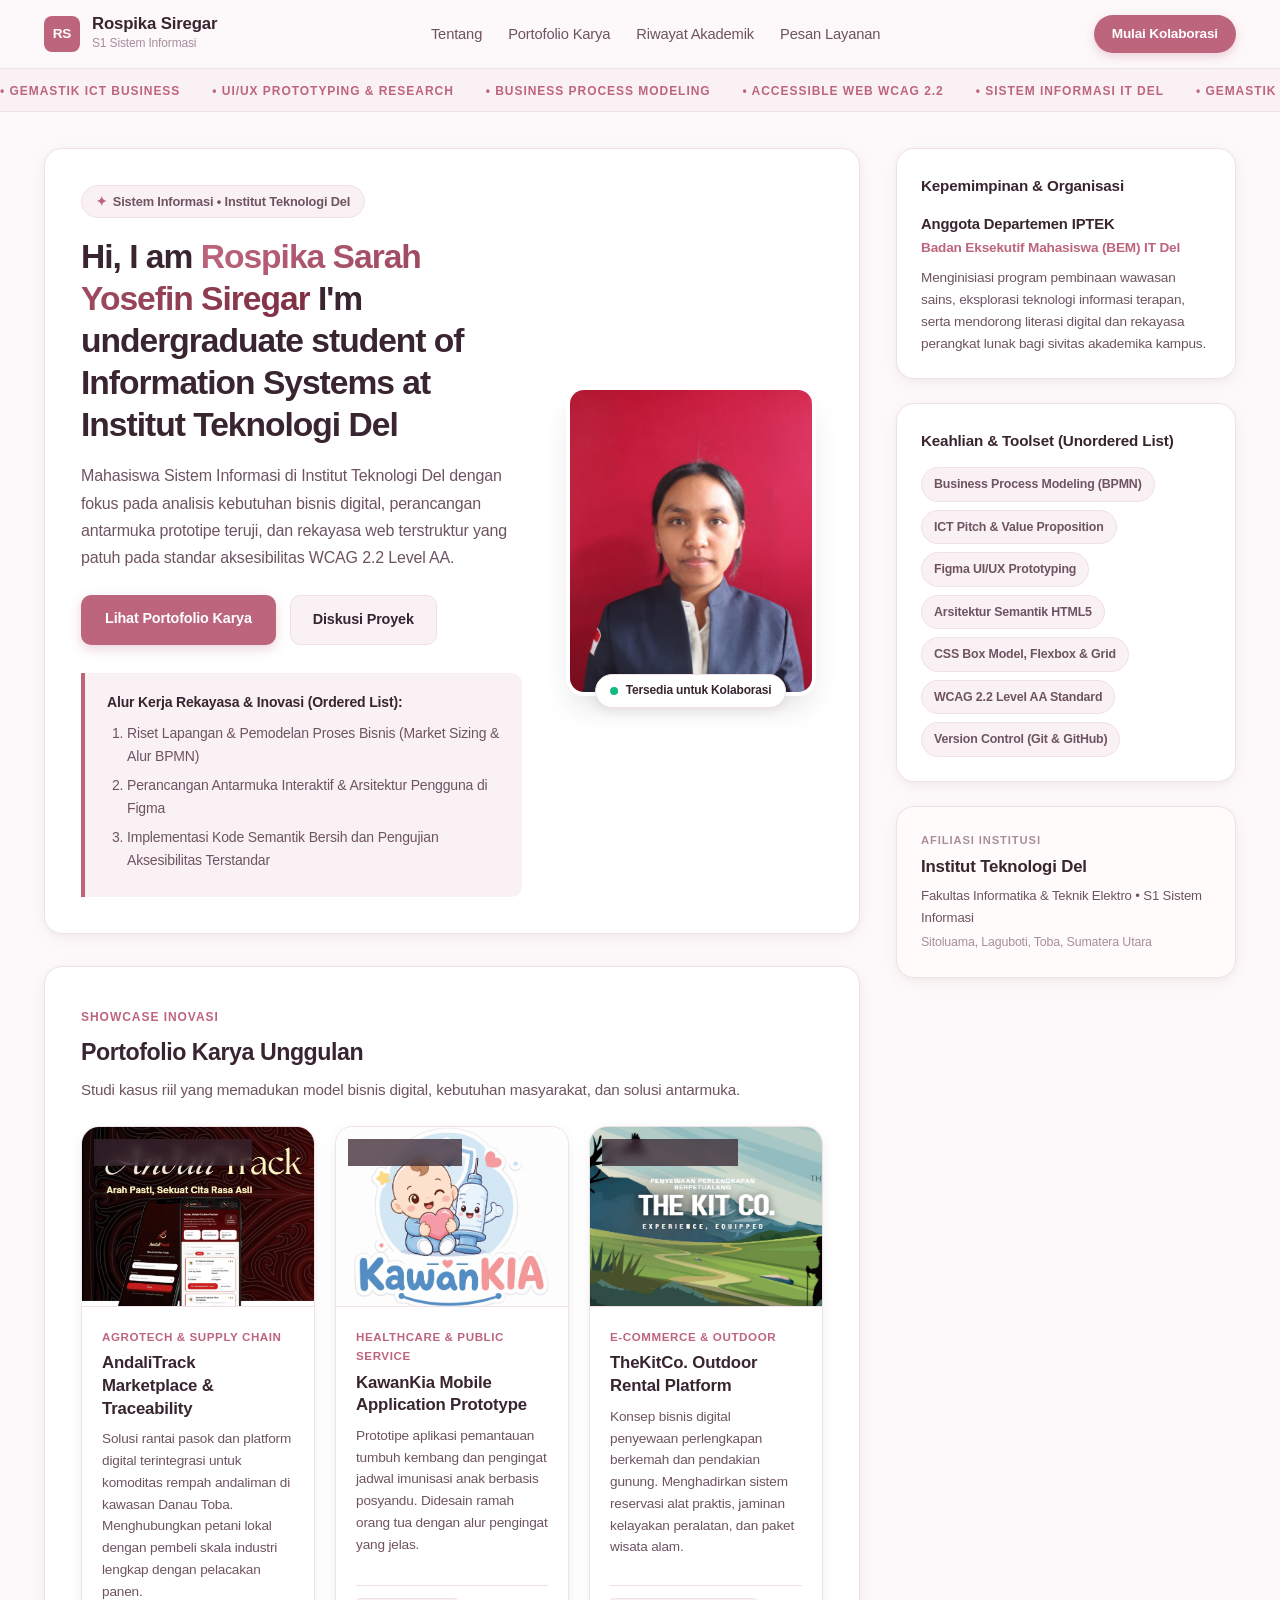
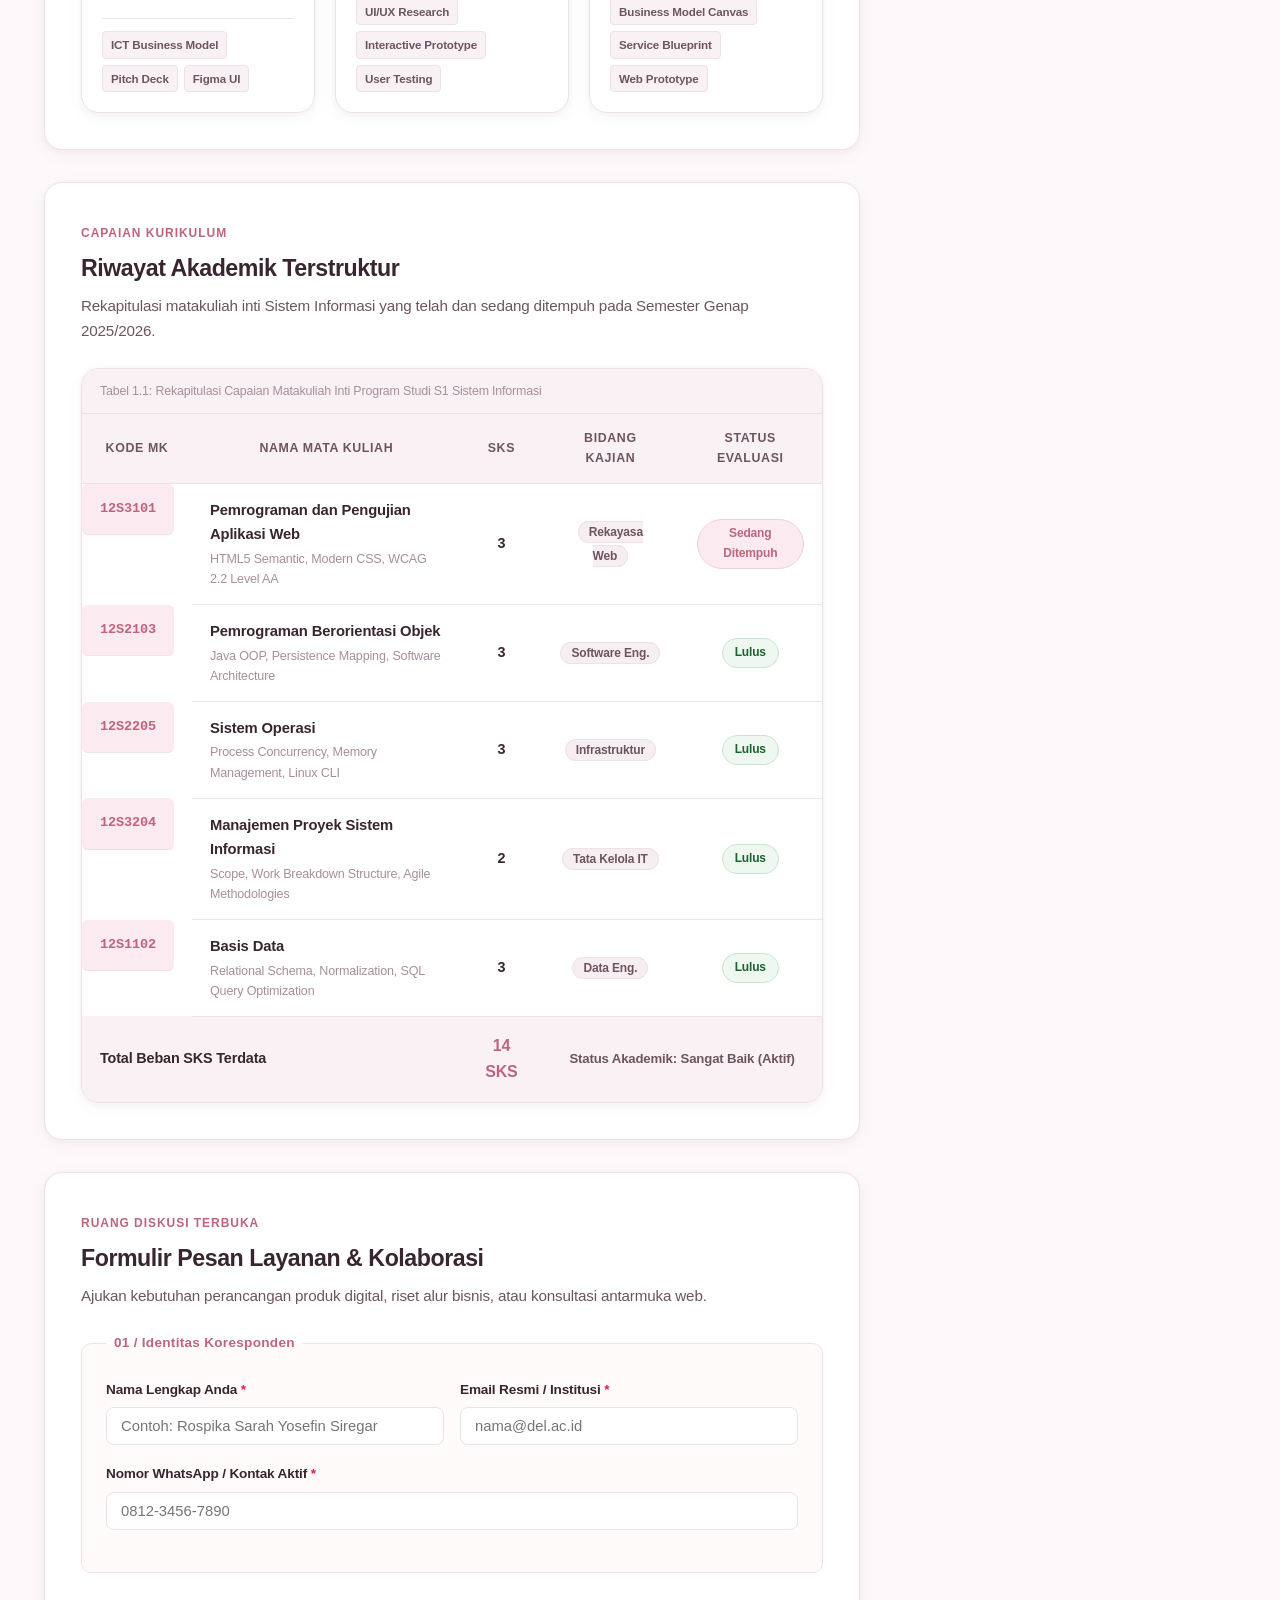
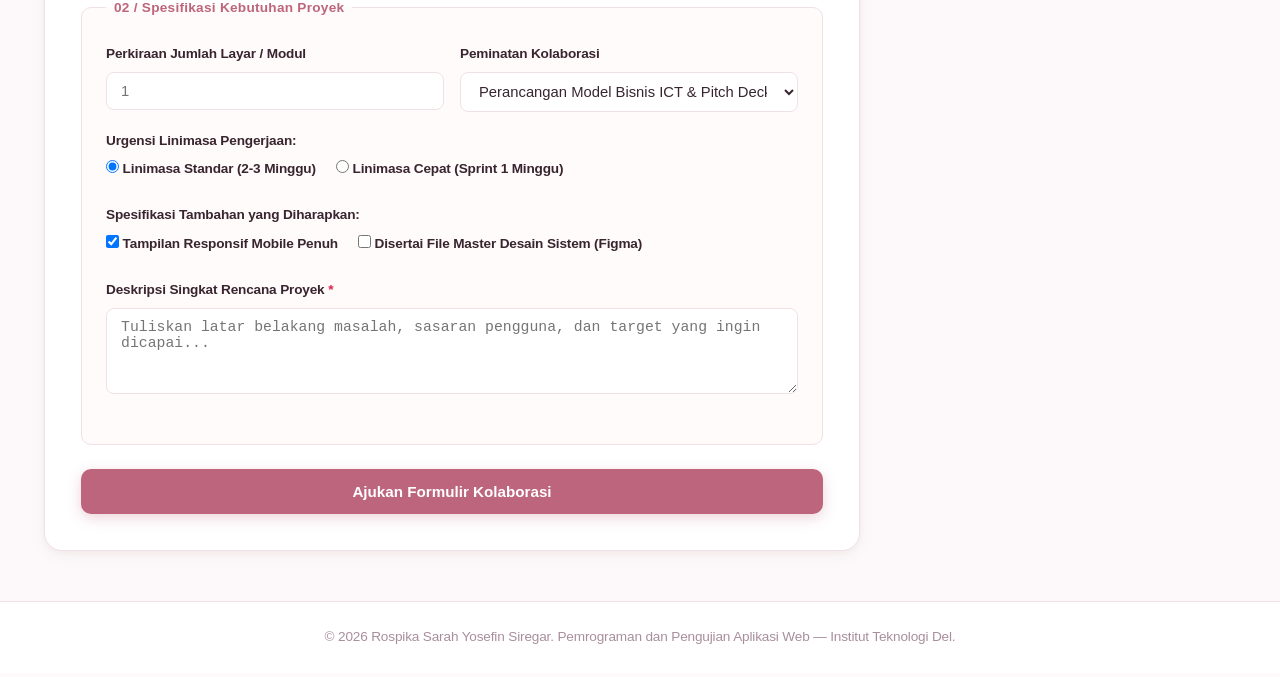
==== index.html @ 287f935f "Add files via upload" ====
<!DOCTYPE html>
<html lang="id">
<head>
  <meta charset="UTF-8">
  <meta name="viewport" content="width=device-width, initial-scale=1.0">
  <title>Rospika Sarah Yosefin Siregar | Portfolio Mahasiswa Sistem Informasi</title>
  <link rel="stylesheet" href="style.css">
</head>
<body>

  <!-- 1. Header & Navigasi Semantik -->
  <header class="navbar-wrapper">
    <div class="nav-container">
      <a href="#" class="brand-monogram">
        <span class="monogram-box">RS</span>
        <div class="brand-text">
          <span class="brand-name">Rospika Siregar</span>
          <span class="brand-role">S1 Sistem Informasi</span>
        </div>
      </a>
      <nav class="nav-links-area">
        <ul class="nav-list">
          <li><a href="#about">Tentang</a></li>
          <li><a href="#projects">Portofolio Karya</a></li>
          <li><a href="#akademik">Riwayat Akademik</a></li>
          <li><a href="#services">Pesan Layanan</a></li>
        </ul>
      </nav>
      <a href="#services" class="cta-pill-nav">Mulai Kolaborasi</a>
    </div>
  </header>

  <!-- Running Ticker Kreatif -->
  <div class="ticker-strip" aria-hidden="true">
    <div class="ticker-track">
      <span>&bull; GEMASTIK ICT BUSINESS</span>
      <span>&bull; UI/UX PROTOTYPING & RESEARCH</span>
      <span>&bull; BUSINESS PROCESS MODELING</span>
      <span>&bull; ACCESSIBLE WEB WCAG 2.2</span>
      <span>&bull; SISTEM INFORMASI IT DEL</span>
      <!-- Seamless loop duplicate -->
      <span>&bull; GEMASTIK ICT BUSINESS</span>
      <span>&bull; UI/UX PROTOTYPING & RESEARCH</span>
      <span>&bull; BUSINESS PROCESS MODELING</span>
      <span>&bull; ACCESSIBLE WEB WCAG 2.2</span>
      <span>&bull; SISTEM INFORMASI IT DEL</span>
    </div>
  </div>

  <!-- 2. Pembungkus Tata Letak Utama -->
  <div class="main-layout">
    
    <main>

      <!-- Section 1: Hero Section (Foto Profesional, Elevator Pitch, Metodologi) -->
      <section id="about" class="editorial-card hero-block">
        <div class="hero-text-side">
          <div class="role-badge">
            <span class="badge-sparkle">✦</span> Sistem Informasi &bull; Institut Teknologi Del
          </div>
          <h1 class="hero-headline">
            Hi, I am <span class="shimmer-text">Rospika Sarah Yosefin Siregar</span> I'm undergraduate student of Information Systems at Institut Teknologi Del
          </h1>
          <p class="hero-pitch">
            Mahasiswa Sistem Informasi di Institut Teknologi Del dengan fokus pada analisis kebutuhan bisnis digital, perancangan antarmuka prototipe teruji, dan rekayasa web terstruktur yang patuh pada standar aksesibilitas WCAG 2.2 Level AA.
          </p>

          <div class="hero-actions">
            <a href="#projects" class="btn-primary-action">Lihat Portofolio Karya</a>
            <a href="#services" class="btn-secondary-action">Diskusi Proyek</a>
          </div>

          <!-- Metodologi Rekayasa (Ordered List Wajib Modul) -->
          <div class="methodology-card">
            <h2 class="sub-heading-method">Alur Kerja Rekayasa & Inovasi (Ordered List):</h2>
            <ol class="workflow-steps">
              <li>Riset Lapangan & Pemodelan Proses Bisnis (Market Sizing & Alur BPMN)</li>
              <li>Perancangan Antarmuka Interaktif & Arsitektur Pengguna di Figma</li>
              <li>Implementasi Kode Semantik Bersih dan Pengujian Aksesibilitas Terstandar</li>
            </ol>
          </div>
        </div>

        <div class="hero-visual-side">
          <div class="portrait-container floating-portrait">
            <img src="profil.JPG" alt="Foto Profil Rospika Sarah Yosefin Siregar" class="portrait-image">
            <div class="status-floating-pill">
              <span class="status-dot-pulse"></span>
              <span>Tersedia untuk Kolaborasi</span>
            </div>
          </div>
        </div>
      </section>

      <!-- Section 2: Portofolio Karya (Galeri Kartu Showcase Interaktif) -->
      <section id="projects" class="editorial-card interactive-hover">
        <div class="section-intro">
          <span class="section-kicker">Showcase Inovasi</span>
          <h2 class="section-title">Portofolio Karya Unggulan</h2>
          <p class="section-summary">Studi kasus riil yang memadukan model bisnis digital, kebutuhan masyarakat, dan solusi antarmuka.</p>
        </div>

        <!-- Grid 3 Kartu Portofolio -->
        <div class="showcase-grid">
          
          <!-- Card 1: AndaliTrack (GEMASTIK ICT Business) -->
          <article class="project-showcase-card">
    <div class="card-image-wrap">
      <img src="andalitrack.png" alt="Preview AndaliTrack" class="card-project-img">
      <span class="card-badge-overlay">GEMASTIK ICT Business</span>
    </div>
    <div class="card-content-body">
      <span class="domain-tag">Agrotech & Supply Chain</span>
      <h3 class="card-heading-title">AndaliTrack Marketplace & Traceability</h3>
      <p class="card-description">
        Solusi rantai pasok dan platform digital terintegrasi untuk komoditas rempah andaliman di kawasan Danau Toba. Menghubungkan petani lokal dengan pembeli skala industri lengkap dengan pelacakan panen.
      </p>
      <div class="tech-stack-row">
        <span>ICT Business Model</span>
        <span>Pitch Deck</span>
        <span>Figma UI</span>
      </div>
    </div>
  </article>

          <!-- Card 2: KawanKia (UI/UX Imunisasi Anak) -->
          <article class="project-showcase-card">
    <div class="card-image-wrap">
      <img src="kawankia.jpg" alt="Preview KawanKia" class="card-project-img">
      <span class="card-badge-overlay">Matakuliah UI/UX</span>
    </div>
    <div class="card-content-body">
      <span class="domain-tag">Healthcare & Public Service</span>
      <h3 class="card-heading-title">KawanKia Mobile Application Prototype</h3>
      <p class="card-description">
        Prototipe aplikasi pemantauan tumbuh kembang dan pengingat jadwal imunisasi anak berbasis posyandu. Didesain ramah orang tua dengan alur pengingat yang jelas.
      </p>
      <div class="tech-stack-row">
        <span>UI/UX Research</span>
        <span>Interactive Prototype</span>
        <span>User Testing</span>
      </div>
    </div>
  </article>

          <!-- Card 3: TheKitCo. (Keteknowirausahaan) -->
          <article class="project-showcase-card">
    <div class="card-image-wrap">
      <img src="thekitco.png" alt="Preview TheKitCo" class="card-project-img">
      <span class="card-badge-overlay">Keteknowirausahaan</span>
    </div>
    <div class="card-content-body">
      <span class="domain-tag">E-Commerce & Outdoor</span>
      <h3 class="card-heading-title">TheKitCo. Outdoor Rental Platform</h3>
      <p class="card-description">
        Konsep bisnis digital penyewaan perlengkapan berkemah dan pendakian gunung. Menghadirkan sistem reservasi alat praktis, jaminan kelayakan peralatan, dan paket wisata alam.
      </p>
      <div class="tech-stack-row">
        <span>Business Model Canvas</span>
        <span>Service Blueprint</span>
        <span>Web Prototype</span>
      </div>
    </div>
  </article>

        </div>
      </section>

      <!-- Section 3: Riwayat Akademik (Tabel Semantik Baru & Elegan) -->
      <section id="akademik" class="editorial-card interactive-hover">
        <div class="section-intro">
          <span class="section-kicker">Capaian Kurikulum</span>
          <h2 class="section-title">Riwayat Akademik Terstruktur</h2>
          <p class="section-summary">Rekapitulasi matakuliah inti Sistem Informasi yang telah dan sedang ditempuh pada Semester Genap 2025/2026.</p>
        </div>

        <div class="table-card-wrapper">
          <div class="table-scroll-layer">
            <table class="academic-table">
              <caption>Tabel 1.1: Rekapitulasi Capaian Matakuliah Inti Program Studi S1 Sistem Informasi</caption>
              <thead>
                <tr>
                  <th scope="col" class="th-code">Kode MK</th>
                  <th scope="col">Nama Mata Kuliah</th>
                  <th scope="col" class="text-center">SKS</th>
                  <th scope="col" class="text-center">Bidang Kajian</th>
                  <th scope="col" class="text-center">Status Evaluasi</th>
                </tr>
              </thead>
              <tbody>
                <tr>
                  <th scope="row" class="code-badge">12S3101</th>
                  <td>
                    <div class="subject-title">Pemrograman dan Pengujian Aplikasi Web</div>
                    <div class="subject-sub">HTML5 Semantic, Modern CSS, WCAG 2.2 Level AA</div>
                  </td>
                  <td class="text-center bold-sks">3</td>
                  <td class="text-center"><span class="category-pill">Rekayasa Web</span></td>
                  <td class="text-center"><span class="status-badge-progress">Sedang Ditempuh</span></td>
                </tr>
                <tr>
                  <th scope="row" class="code-badge">12S2103</th>
                  <td>
                    <div class="subject-title">Pemrograman Berorientasi Objek</div>
                    <div class="subject-sub">Java OOP, Persistence Mapping, Software Architecture</div>
                  </td>
                  <td class="text-center bold-sks">3</td>
                  <td class="text-center"><span class="category-pill">Software Eng.</span></td>
                  <td class="text-center"><span class="status-badge-success">Lulus</span></td>
                </tr>
                <tr>
                  <th scope="row" class="code-badge">12S2205</th>
                  <td>
                    <div class="subject-title">Sistem Operasi</div>
                    <div class="subject-sub">Process Concurrency, Memory Management, Linux CLI</div>
                  </td>
                  <td class="text-center bold-sks">3</td>
                  <td class="text-center"><span class="category-pill">Infrastruktur</span></td>
                  <td class="text-center"><span class="status-badge-success">Lulus</span></td>
                </tr>
                <tr>
                  <th scope="row" class="code-badge">12S3204</th>
                  <td>
                    <div class="subject-title">Manajemen Proyek Sistem Informasi</div>
                    <div class="subject-sub">Scope, Work Breakdown Structure, Agile Methodologies</div>
                  </td>
                  <td class="text-center bold-sks">2</td>
                  <td class="text-center"><span class="category-pill">Tata Kelola IT</span></td>
                  <td class="text-center"><span class="status-badge-success">Lulus</span></td>
                </tr>
                <tr>
                  <th scope="row" class="code-badge">12S1102</th>
                  <td>
                    <div class="subject-title">Basis Data</div>
                    <div class="subject-sub">Relational Schema, Normalization, SQL Query Optimization</div>
                  </td>
                  <td class="text-center bold-sks">3</td>
                  <td class="text-center"><span class="category-pill">Data Eng.</span></td>
                  <td class="text-center"><span class="status-badge-success">Lulus</span></td>
                </tr>
              </tbody>
              <tfoot>
                <tr>
                  <td colspan="2" class="tfoot-label">Total Beban SKS Terdata</td>
                  <td class="text-center tfoot-val">14 SKS</td>
                  <td colspan="2" class="text-center tfoot-sub">Status Akademik: Sangat Baik (Aktif)</td>
                </tr>
              </tfoot>
            </table>
          </div>
        </div>
      </section>

      <!-- Section 4: Formulir Pemesanan Layanan / Konsultasi -->
      <section id="services" class="editorial-card interactive-hover">
        <div class="section-intro">
          <span class="section-kicker">Ruang Diskusi Terbuka</span>
          <h2 class="section-title">Formulir Pesan Layanan & Kolaborasi</h2>
          <p class="section-summary">Ajukan kebutuhan perancangan produk digital, riset alur bisnis, atau konsultasi antarmuka web.</p>
        </div>

        <form class="consultation-form" action="#" method="POST">
          
          <!-- Fieldset 1 -->
          <fieldset class="clean-fieldset">
            <legend>01 / Identitas Koresponden</legend>

            <div class="grid-form-row">
              <div class="form-control-item">
                <label for="fullName">Nama Lengkap Anda <span class="required-indicator">*</span></label>
                <input type="text" id="fullName" name="fullName" class="form-text-input" required placeholder="Contoh: Rospika Sarah Yosefin Siregar">
              </div>

              <div class="form-control-item">
                <label for="userEmail">Email Resmi / Institusi <span class="required-indicator">*</span></label>
                <input type="email" id="userEmail" name="userEmail" class="form-text-input" required placeholder="nama@del.ac.id">
              </div>
            </div>

            <div class="form-control-item">
              <label for="userPhone">Nomor WhatsApp / Kontak Aktif <span class="required-indicator">*</span></label>
              <input type="tel" id="userPhone" name="userPhone" class="form-text-input" required placeholder="0812-3456-7890">
            </div>
          </fieldset>

          <!-- Fieldset 2 -->
          <fieldset class="clean-fieldset">
            <legend>02 / Spesifikasi Kebutuhan Proyek</legend>

            <div class="grid-form-row">
              <div class="form-control-item">
                <label for="pageScope">Perkiraan Jumlah Layar / Modul</label>
                <input type="number" id="pageScope" name="pageScope" class="form-text-input" min="1" max="30" placeholder="1">
              </div>

              <div class="form-control-item">
                <label for="serviceCategory">Peminatan Kolaborasi</label>
                <select id="serviceCategory" name="serviceCategory" class="form-text-input">
                  <option value="ict-business">Perancangan Model Bisnis ICT & Pitch Deck</option>
                  <option value="uiux-prototype">UI/UX Prototyping & Riset Pengguna (Figma)</option>
                  <option value="accessible-web">Frontend Semantik HTML5 & Aksesibilitas WCAG</option>
                </select>
              </div>
            </div>

            <div class="form-control-item">
              <span class="label-heading">Urgensi Linimasa Pengerjaan:</span>
              <div class="inline-options-wrap">
                <label class="custom-radio-label">
                  <input type="radio" name="projectTimeline" value="normal" checked> Linimasa Standar (2-3 Minggu)
                </label>
                <label class="custom-radio-label">
                  <input type="radio" name="projectTimeline" value="express"> Linimasa Cepat (Sprint 1 Minggu)
                </label>
              </div>
            </div>

            <div class="form-control-item">
              <span class="label-heading">Spesifikasi Tambahan yang Diharapkan:</span>
              <div class="inline-options-wrap">
                <label class="custom-check-label">
                  <input type="checkbox" name="reqResponsive" value="yes" checked> Tampilan Responsif Mobile Penuh
                </label>
                <label class="custom-check-label">
                  <input type="checkbox" name="reqFigma" value="yes"> Disertai File Master Desain Sistem (Figma)
                </label>
              </div>
            </div>

            <div class="form-control-item">
              <label for="projectDetails">Deskripsi Singkat Rencana Proyek <span class="required-indicator">*</span></label>
              <textarea id="projectDetails" name="projectDetails" rows="4" class="form-text-input" required placeholder="Tuliskan latar belakang masalah, sasaran pengguna, dan target yang ingin dicapai..."></textarea>
            </div>
          </fieldset>

          <button type="submit" class="submit-button">Ajukan Formulir Kolaborasi</button>
        </form>
      </section>

    </main>

    <!-- 3. Sidebar Semantik (Aside): BEM IPTEK & Keahlian Teknis (Unordered List) -->
    <aside class="sidebar-column">
      
      <!-- Widget Organisasi: BEM IT Del IPTEK -->
      <div class="aside-panel-card interactive-hover">
        <h3 class="panel-heading">Kepemimpinan & Organisasi</h3>
        <div class="org-item">
          <div class="org-role">Anggota Departemen IPTEK</div>
          <div class="org-name">Badan Eksekutif Mahasiswa (BEM) IT Del</div>
          <p class="org-desc">
            Menginisiasi program pembinaan wawasan sains, eksplorasi teknologi informasi terapan, serta mendorong literasi digital dan rekayasa perangkat lunak bagi sivitas akademika kampus.
          </p>
        </div>
      </div>

      <!-- Widget Keahlian Teknis (Unordered List Wajib Modul) -->
      <div class="aside-panel-card interactive-hover">
        <h3 class="panel-heading">Keahlian & Toolset (Unordered List)</h3>
        <ul class="skills-pill-list">
          <li>Business Process Modeling (BPMN)</li>
          <li>ICT Pitch & Value Proposition</li>
          <li>Figma UI/UX Prototyping</li>
          <li>Arsitektur Semantik HTML5</li>
          <li>CSS Box Model, Flexbox & Grid</li>
          <li>WCAG 2.2 Level AA Standard</li>
          <li>Version Control (Git & GitHub)</li>
        </ul>
      </div>

      <!-- Widget Afiliasi Akademik -->
      <div class="aside-panel-card highlight-panel">
        <div class="badge-mini">Afiliasi Institusi</div>
        <div class="inst-title">Institut Teknologi Del</div>
        <p class="inst-sub">Fakultas Informatika & Teknik Elektro &bull; S1 Sistem Informasi</p>
        <p class="inst-loc">Sitoluama, Laguboti, Toba, Sumatera Utara</p>
      </div>

    </aside>

  </div>

  <!-- 4. Footer Semantik -->
  <footer class="site-footer">
    <div class="footer-content">
      <p>&copy; 2026 Rospika Sarah Yosefin Siregar. Pemrograman dan Pengujian Aplikasi Web — Institut Teknologi Del.</p>
    </div>
  </footer>

</body>
</html>
---- style.css ----
/* ==========================================================
   1. THE CSS BOX MODEL & UNIVERSAL RESET (WAJIB MODUL)
   ========================================================== */
*, *::before, *::after {
  box-sizing: border-box;
  margin: 0;
  padding: 0;
}

/* ==========================================================
   2. PALET WARNA 60-30-10: SOFT PINK PASTEL / DUSTY ROSE
   ========================================================== */
:root {
  /* 60% Dominan Netral (Soft Blush & Warm White) */
  --bg-sand: #fdf8f9;
  --bg-card: #ffffff;
  
  /* 30% Tipografi & Struktur (Plum Gelap & Soft Rose Border) */
  --text-primary: #38252f;      /* Plum arang tegas untuk keterbacaan judul */
  --text-secondary: #6e5461;    /* Plum medium lembut untuk teks */
  --text-light: #a88e9c;        /* Aksen teks sekunder & kode */
  --border-delicate: #f0e1e6;   /* Border pink pastel sangat lembut */
  --card-subtle: #faf1f4;       /* Latar blok sekunder */
  
  /* 10% Aksen Aksi (Warm Dusty Rose / Mauve Pink) */
  --accent-action: #bd657c;
  --accent-action-hover: #a35066;
  --accent-tint: #fbeaf0;
  --accent-tag-border: #f4cfdc;
  
  /* Radius & Bayangan Lembut */
  --radius-card: 18px;
  --radius-input: 10px;
  --shadow-warm: 0 4px 20px -2px rgba(56, 37, 47, 0.05), 0 2px 6px rgba(56, 37, 47, 0.03);
}

body {
  font-family: -apple-system, BlinkMacSystemFont, "Segoe UI", Roboto, "Helvetica Neue", sans-serif;
  background-color: var(--bg-sand);
  color: var(--text-primary);
  line-height: 1.65;
  letter-spacing: -0.01em;
  overflow-x: hidden;
}

/* ==========================================================
   3. NAVBAR ELEGAN & RUNNING TEXT
   ========================================================== */
.navbar-wrapper {
  position: sticky;
  top: 0;
  z-index: 1000;
  background-color: rgba(253, 248, 249, 0.94);
  backdrop-filter: blur(12px);
  border-bottom: 1px solid var(--border-delicate);
}

.nav-container {
  max-width: 1240px;
  margin: 0 auto;
  padding: 14px 24px;
  display: flex;
  align-items: center;
  justify-content: space-between;
}

.brand-monogram {
  display: flex;
  align-items: center;
  gap: 12px;
  text-decoration: none;
}

.monogram-box {
  background-color: var(--accent-action);
  color: #ffffff;
  font-size: 0.85rem;
  font-weight: 700;
  width: 36px;
  height: 36px;
  display: flex;
  align-items: center;
  justify-content: center;
  border-radius: 8px;
  transition: transform 0.3s ease;
}

.brand-monogram:hover .monogram-box {
  transform: rotate(6deg) scale(1.05);
}

.brand-text {
  display: flex;
  flex-direction: column;
}

.brand-name {
  font-weight: 700;
  font-size: 1.05rem;
  color: var(--text-primary);
  line-height: 1.2;
}

.brand-role {
  font-size: 0.75rem;
  color: var(--text-light);
  font-weight: 500;
}

.nav-links-area ul {
  display: flex;
  list-style: none;
  gap: 26px;
}

.nav-links-area a {
  text-decoration: none;
  color: var(--text-secondary);
  font-size: 0.92rem;
  font-weight: 500;
  position: relative;
  transition: color 0.2s ease;
}

.nav-links-area a::after {
  content: "";
  position: absolute;
  bottom: -4px;
  left: 0;
  width: 0%;
  height: 2px;
  background-color: var(--accent-action);
  transition: width 0.25s ease;
}

.nav-links-area a:hover {
  color: var(--accent-action);
}

.nav-links-area a:hover::after {
  width: 100%;
}

.cta-pill-nav {
  text-decoration: none;
  background-color: var(--accent-action);
  color: #ffffff;
  padding: 8px 18px;
  border-radius: 999px;
  font-size: 0.85rem;
  font-weight: 600;
  box-shadow: 0 4px 10px rgba(189, 101, 124, 0.25);
  transition: background-color 0.2s ease, transform 0.2s ease;
}

.cta-pill-nav:hover {
  background-color: var(--accent-action-hover);
  transform: translateY(-2px);
}

/* Running Ticker */
.ticker-strip {
  background-color: var(--card-subtle);
  border-bottom: 1px solid var(--border-delicate);
  padding: 8px 0;
  overflow: hidden;
  white-space: nowrap;
  user-select: none;
}

.ticker-track {
  display: inline-flex;
  gap: 32px;
  font-size: 0.75rem;
  font-weight: 700;
  letter-spacing: 0.08em;
  color: var(--accent-action);
  animation: scrollTicker 24s linear infinite;
}

.ticker-strip:hover .ticker-track {
  animation-play-state: paused;
}

@keyframes scrollTicker {
  0% { transform: translateX(0); }
  100% { transform: translateX(-50%); }
}

/* ==========================================================
   4. TATA LETAK UTAMA (CSS GRID)
   ========================================================== */
.main-layout {
  max-width: 1240px;
  margin: 36px auto;
  padding: 0 24px;
  display: grid;
  grid-template-columns: 1fr 340px;
  gap: 36px;
  align-items: start;
}

main {
  display: flex;
  flex-direction: column;
  gap: 32px;
}

.sidebar-column {
  display: flex;
  flex-direction: column;
  gap: 24px;
}

/* ==========================================================
   5. EDITORIAL CARD DESIGN & HOVER
   ========================================================== */
.editorial-card {
  background-color: var(--bg-card);
  border: 1px solid var(--border-delicate);
  border-radius: var(--radius-card);
  padding: 36px;
  box-shadow: var(--shadow-warm);
  transition: transform 0.3s ease, box-shadow 0.3s ease;
}

.interactive-hover:hover {
  transform: translateY(-3px);
  box-shadow: 0 10px 28px -4px rgba(189, 101, 124, 0.12);
}

.section-intro {
  margin-bottom: 24px;
}

.section-kicker {
  font-size: 0.75rem;
  font-weight: 700;
  text-transform: uppercase;
  letter-spacing: 0.08em;
  color: var(--accent-action);
}

.section-title {
  font-size: 1.45rem;
  font-weight: 700;
  color: var(--text-primary);
  margin-top: 4px;
  letter-spacing: -0.02em;
}

.section-summary {
  font-size: 0.95rem;
  color: var(--text-secondary);
  margin-top: 6px;
}

/* ==========================================================
   6. HERO SECTION
   ========================================================== */
.hero-block {
  display: grid;
  grid-template-columns: 1.25fr 0.75fr;
  gap: 36px;
  align-items: center;
}

.role-badge {
  display: inline-flex;
  align-items: center;
  gap: 6px;
  background-color: var(--card-subtle);
  color: var(--text-secondary);
  font-size: 0.8rem;
  font-weight: 600;
  padding: 5px 14px;
  border-radius: 999px;
  margin-bottom: 18px;
  border: 1px solid var(--border-delicate);
}

.badge-sparkle {
  color: var(--accent-action);
}

.hero-headline {
  font-size: 2.1rem;
  line-height: 1.25;
  font-weight: 800;
  color: var(--text-primary);
  letter-spacing: -0.03em;
  margin-bottom: 16px;
}

.shimmer-text {
  background: linear-gradient(120deg, #bd657c 0%, #802f43 50%, #bd657c 100%);
  background-size: 200% auto;
  -webkit-background-clip: text;
  -webkit-text-fill-color: transparent;
  animation: shimmerGradient 4s ease-in-out infinite alternate;
}

@keyframes shimmerGradient {
  0% { background-position: 0% 50%; }
  100% { background-position: 100% 50%; }
}

.hero-pitch {
  font-size: 1rem;
  color: var(--text-secondary);
  line-height: 1.7;
  margin-bottom: 24px;
}

.hero-actions {
  display: flex;
  gap: 14px;
  margin-bottom: 28px;
}

.btn-primary-action {
  text-decoration: none;
  background-color: var(--accent-action);
  color: #ffffff;
  font-size: 0.9rem;
  font-weight: 600;
  padding: 12px 24px;
  border-radius: var(--radius-input);
  box-shadow: 0 4px 12px rgba(189, 101, 124, 0.28);
  transition: all 0.25s ease;
}

.btn-primary-action:hover {
  background-color: var(--accent-action-hover);
  transform: translateY(-2px);
  box-shadow: 0 8px 18px rgba(189, 101, 124, 0.35);
}

.btn-secondary-action {
  text-decoration: none;
  background-color: var(--card-subtle);
  color: var(--text-primary);
  border: 1px solid var(--border-delicate);
  font-size: 0.9rem;
  font-weight: 600;
  padding: 12px 22px;
  border-radius: var(--radius-input);
  transition: background-color 0.2s ease, transform 0.2s ease;
}

.btn-secondary-action:hover {
  background-color: #f6e6ec;
  transform: translateY(-2px);
}

.methodology-card {
  background-color: var(--card-subtle);
  border-left: 4px solid var(--accent-action);
  padding: 18px 22px;
  border-radius: 0 var(--radius-input) var(--radius-input) 0;
}

.sub-heading-method {
  font-size: 0.875rem;
  font-weight: 700;
  color: var(--text-primary);
  margin-bottom: 8px;
}

.workflow-steps {
  padding-left: 20px;
  font-size: 0.875rem;
  color: var(--text-secondary);
}

.workflow-steps li {
  margin-bottom: 6px;
}

/* Portrait Visual Hero */
.hero-visual-side {
  display: flex;
  justify-content: center;
}

.portrait-container {
  position: relative;
  width: 250px;
  height: 310px;
  background-color: var(--card-subtle);
  border-radius: var(--radius-card);
}

.floating-portrait {
  animation: floatMotion 5s ease-in-out infinite;
}

@keyframes floatMotion {
  0%, 100% { transform: translateY(0px); }
  50% { transform: translateY(-8px); }
}

.portrait-image {
  display: block;
  width: 100%;
  height: 100%;
  object-fit: cover;
  object-position: center top;
  border-radius: var(--radius-card);
  border: 4px solid #ffffff;
  box-shadow: 0 16px 30px -8px rgba(56, 37, 47, 0.15);
  background-color: var(--card-subtle);
}

.status-floating-pill {
  position: absolute;
  bottom: -12px;
  left: 50%;
  transform: translateX(-50%);
  background-color: #ffffff;
  border: 1px solid var(--border-delicate);
  padding: 6px 14px;
  border-radius: 999px;
  display: flex;
  align-items: center;
  gap: 8px;
  font-size: 0.75rem;
  font-weight: 600;
  color: var(--text-primary);
  white-space: nowrap;
  box-shadow: 0 4px 10px rgba(56, 37, 47, 0.08);
}

.status-dot-pulse {
  width: 8px;
  height: 8px;
  border-radius: 50%;
  background-color: #10b981;
  box-shadow: 0 0 0 0 rgba(16, 185, 129, 0.7);
  animation: pulseGreen 2s infinite;
}

@keyframes pulseGreen {
  0% { box-shadow: 0 0 0 0 rgba(16, 185, 129, 0.6); }
  70% { box-shadow: 0 0 0 7px rgba(16, 185, 129, 0); }
  100% { box-shadow: 0 0 0 0 rgba(16, 185, 129, 0); }
}

/* ==========================================================
   7. GALERI KARTU PORTOFOLIO KARYA (CSS GRID MODERN & GAMBAR)
   ========================================================== */
.showcase-grid {
  display: grid;
  grid-template-columns: repeat(3, 1fr);
  gap: 20px;
}

.project-showcase-card {
  background-color: #ffffff;
  border: 1px solid var(--border-delicate);
  border-radius: var(--radius-card);
  overflow: hidden;
  display: flex;
  flex-direction: column;
  box-shadow: var(--shadow-warm);
  transition: transform 0.25s ease, box-shadow 0.25s ease;
}

.project-showcase-card:hover {
  transform: translateY(-4px);
  box-shadow: 0 12px 24px -4px rgba(189, 101, 124, 0.18);
}

.card-image-wrap {
  position: relative;
  width: 100%;
  height: 180px;
  overflow: hidden;
  background-color: var(--card-subtle);
  border-bottom: 1px solid var(--border-delicate);
}

.card-project-img {
  width: 100%;
  height: 100%;
  object-fit: cover;
  object-position: center;
  transition: transform 0.3s ease;
}

.project-showcase-card:hover .card-project-img {
  transform: scale(1.05);
}

.card-badge-overlay {
  position: absolute;
  top: 12px;
  left: 12px;
  background: rgba(56, 37, 47, 0.75);
  backdrop-filter: blur(4px);
  color: #ffffff;
  font-size: 0.7rem;
  font-weight: 700;
  padding: 4px 10px;
  border-radius: 6px;
  letter-spacing: 0.02em;
}

.card-content-body {
  padding: 20px;
  display: flex;
  flex-direction: column;
  flex-grow: 1;
}

.domain-tag {
  font-size: 0.725rem;
  font-weight: 700;
  text-transform: uppercase;
  letter-spacing: 0.05em;
  color: var(--accent-action);
  margin-bottom: 6px;
}

.card-heading-title {
  font-size: 1.05rem;
  font-weight: 700;
  color: var(--text-primary);
  margin-bottom: 8px;
  line-height: 1.35;
}

.card-description {
  font-size: 0.85rem;
  color: var(--text-secondary);
  line-height: 1.6;
  margin-bottom: 16px;
  flex-grow: 1;
}

.tech-stack-row {
  display: flex;
  flex-wrap: wrap;
  gap: 6px;
  border-top: 1px solid var(--border-delicate);
  padding-top: 12px;
}

.tech-stack-row span {
  background-color: var(--card-subtle);
  color: var(--text-secondary);
  font-size: 0.725rem;
  font-weight: 600;
  padding: 3px 8px;
  border-radius: 4px;
  border: 1px solid var(--border-delicate);
}

/* ==========================================================
   8. TABEL RIWAYAT AKADEMIK
   ========================================================== */
.table-card-wrapper {
  background-color: #ffffff;
  border: 1px solid var(--border-delicate);
  border-radius: var(--radius-card);
  overflow: hidden;
  box-shadow: var(--shadow-warm);
}

.table-scroll-layer {
  overflow-x: auto;
}

.academic-table {
  width: 100%;
  border-collapse: collapse;
  font-size: 0.9rem;
}

.academic-table caption {
  font-size: 0.775rem;
  color: var(--text-light);
  text-align: left;
  padding: 12px 18px;
  background-color: var(--card-subtle);
  border-bottom: 1px solid var(--border-delicate);
}

.academic-table th, .academic-table td {
  padding: 14px 18px;
  border-bottom: 1px solid var(--border-delicate);
  vertical-align: middle;
}

.academic-table thead th {
  background-color: var(--card-subtle);
  font-size: 0.775rem;
  font-weight: 700;
  text-transform: uppercase;
  letter-spacing: 0.05em;
  color: var(--text-secondary);
}

.th-code {
  width: 110px;
}

.code-badge {
  font-family: monospace;
  font-weight: 700;
  color: var(--accent-action);
  background-color: var(--accent-tint);
  padding: 4px 8px;
  border-radius: 6px;
  display: inline-block;
  font-size: 0.85rem;
}

.subject-title {
  font-weight: 700;
  color: var(--text-primary);
  font-size: 0.925rem;
}

.subject-sub {
  font-size: 0.785rem;
  color: var(--text-light);
  margin-top: 2px;
}

.bold-sks {
  font-weight: 700;
  color: var(--text-primary);
}

.category-pill {
  background-color: #f7eef2;
  color: var(--text-secondary);
  font-size: 0.75rem;
  font-weight: 600;
  padding: 3px 10px;
  border-radius: 999px;
  border: 1px solid var(--border-delicate);
}

.status-badge-success {
  background-color: #eef7f0;
  color: #1b6330;
  border: 1px solid #c8e7cf;
  font-size: 0.75rem;
  font-weight: 700;
  padding: 4px 12px;
  border-radius: 999px;
  display: inline-block;
}

.status-badge-progress {
  background-color: var(--accent-tint);
  color: var(--accent-action);
  border: 1px solid var(--accent-tag-border);
  font-size: 0.75rem;
  font-weight: 700;
  padding: 4px 12px;
  border-radius: 999px;
  display: inline-block;
}

.text-center {
  text-align: center;
}

.academic-table tfoot td {
  background-color: var(--card-subtle);
  padding: 16px 18px;
  border-bottom: none;
}

.tfoot-label {
  font-weight: 700;
  color: var(--text-primary);
}

.tfoot-val {
  font-weight: 800;
  font-size: 1rem;
  color: var(--accent-action);
}

.tfoot-sub {
  font-size: 0.825rem;
  font-weight: 600;
  color: var(--text-secondary);
}

/* ==========================================================
   9. FORMULIR BERSIH & WCAG FOCUS STATE
   ========================================================== */
.clean-fieldset {
  border: 1px solid var(--border-delicate);
  border-radius: var(--radius-input);
  padding: 24px;
  margin-bottom: 24px;
  background-color: #fffbfa;
}

.clean-fieldset legend {
  font-size: 0.85rem;
  font-weight: 700;
  color: var(--accent-action);
  padding: 0 8px;
  letter-spacing: 0.02em;
}

.grid-form-row {
  display: flex;
  gap: 16px;
}

.form-control-item {
  margin-bottom: 18px;
  flex: 1;
}

.form-control-item label, .label-heading {
  display: block;
  font-size: 0.85rem;
  font-weight: 600;
  margin-bottom: 6px;
  color: var(--text-primary);
}

.required-indicator {
  color: #e11d48;
}

.form-text-input {
  width: 100%;
  padding: 10px 14px;
  font-size: 0.925rem;
  border: 1px solid var(--border-delicate);
  border-radius: 8px;
  background-color: #ffffff;
  color: var(--text-primary);
  transition: border-color 0.2s, box-shadow 0.2s;
}

.form-text-input:focus {
  outline: none;
  border-color: var(--accent-action);
  box-shadow: 0 0 0 3.5px rgba(189, 101, 124, 0.22);
}

.inline-options-wrap {
  display: flex;
  gap: 20px;
  margin-top: 6px;
}

.custom-radio-label, .custom-check-label {
  display: inline-flex;
  align-items: center;
  gap: 8px;
  font-size: 0.85rem;
  font-weight: 500;
  color: var(--text-secondary);
  cursor: pointer;
}

.submit-button {
  width: 100%;
  background-color: var(--accent-action);
  color: #ffffff;
  border: none;
  padding: 14px;
  border-radius: var(--radius-input);
  font-size: 0.95rem;
  font-weight: 700;
  cursor: pointer;
  box-shadow: 0 4px 14px rgba(189, 101, 124, 0.28);
  transition: background-color 0.2s ease, transform 0.15s ease, box-shadow 0.2s ease;
}

.submit-button:hover {
  background-color: var(--accent-action-hover);
  transform: translateY(-2px);
  box-shadow: 0 8px 18px rgba(189, 101, 124, 0.35);
}

/* ==========================================================
   10. SIDEBAR
   ========================================================== */
.aside-panel-card {
  background-color: var(--bg-card);
  border: 1px solid var(--border-delicate);
  border-radius: var(--radius-card);
  padding: 24px;
  box-shadow: var(--shadow-warm);
}

.panel-heading {
  font-size: 0.95rem;
  font-weight: 700;
  margin-bottom: 14px;
  color: var(--text-primary);
  letter-spacing: -0.01em;
}

.org-role {
  font-size: 0.925rem;
  font-weight: 700;
  color: var(--text-primary);
}

.org-name {
  font-size: 0.85rem;
  font-weight: 600;
  color: var(--accent-action);
  margin-bottom: 8px;
}

.org-desc {
  font-size: 0.85rem;
  color: var(--text-secondary);
  line-height: 1.6;
}

.skills-pill-list {
  list-style: none;
  display: flex;
  flex-wrap: wrap;
  gap: 8px;
}

.skills-pill-list li {
  background-color: var(--card-subtle);
  color: var(--text-secondary);
  font-size: 0.775rem;
  font-weight: 600;
  padding: 6px 12px;
  border-radius: 999px;
  border: 1px solid var(--border-delicate);
  transition: all 0.25s ease;
}

.skills-pill-list li:hover {
  background-color: var(--accent-tint);
  border-color: var(--accent-tag-border);
  color: var(--accent-action);
  transform: translateY(-2px);
}

.highlight-panel {
  background-color: #fffbfa;
}

.badge-mini {
  font-size: 0.7rem;
  text-transform: uppercase;
  letter-spacing: 0.08em;
  font-weight: 700;
  color: var(--text-light);
  margin-bottom: 4px;
}

.inst-title {
  font-size: 1.05rem;
  font-weight: 700;
  color: var(--text-primary);
}

.inst-sub {
  font-size: 0.825rem;
  color: var(--text-secondary);
  margin: 4px 0;
}

.inst-loc {
  font-size: 0.775rem;
  color: var(--text-light);
}

/* ==========================================================
   11. FOOTER SEMANTIK
   ========================================================== */
.site-footer {
  border-top: 1px solid var(--border-delicate);
  background-color: var(--bg-card);
  margin-top: 50px;
}

.footer-content {
  max-width: 1240px;
  margin: 0 auto;
  padding: 24px;
  text-align: center;
  font-size: 0.85rem;
  color: var(--text-light);
}

/* ==========================================================
   12. MEDIA QUERIES (RESPONSIF PONSEL & TABLET)
   ========================================================== */
@media (max-width: 1024px) {
  .showcase-grid {
    grid-template-columns: 1fr;
  }
}

@media (max-width: 960px) {
  .main-layout {
    grid-template-columns: 1fr;
  }

  .hero-block {
    grid-template-columns: 1fr;
    text-align: center;
  }

  .methodology-card {
    text-align: left;
  }

  .hero-actions {
    justify-content: center;
  }

  .hero-visual-side {
    order: -1;
  }

  .nav-links-area {
    display: none;
  }
}

@media (max-width: 640px) {
  .grid-form-row {
    flex-direction: column;
    gap: 0;
  }

  .inline-options-wrap {
    flex-direction: column;
    gap: 10px;
  }
}
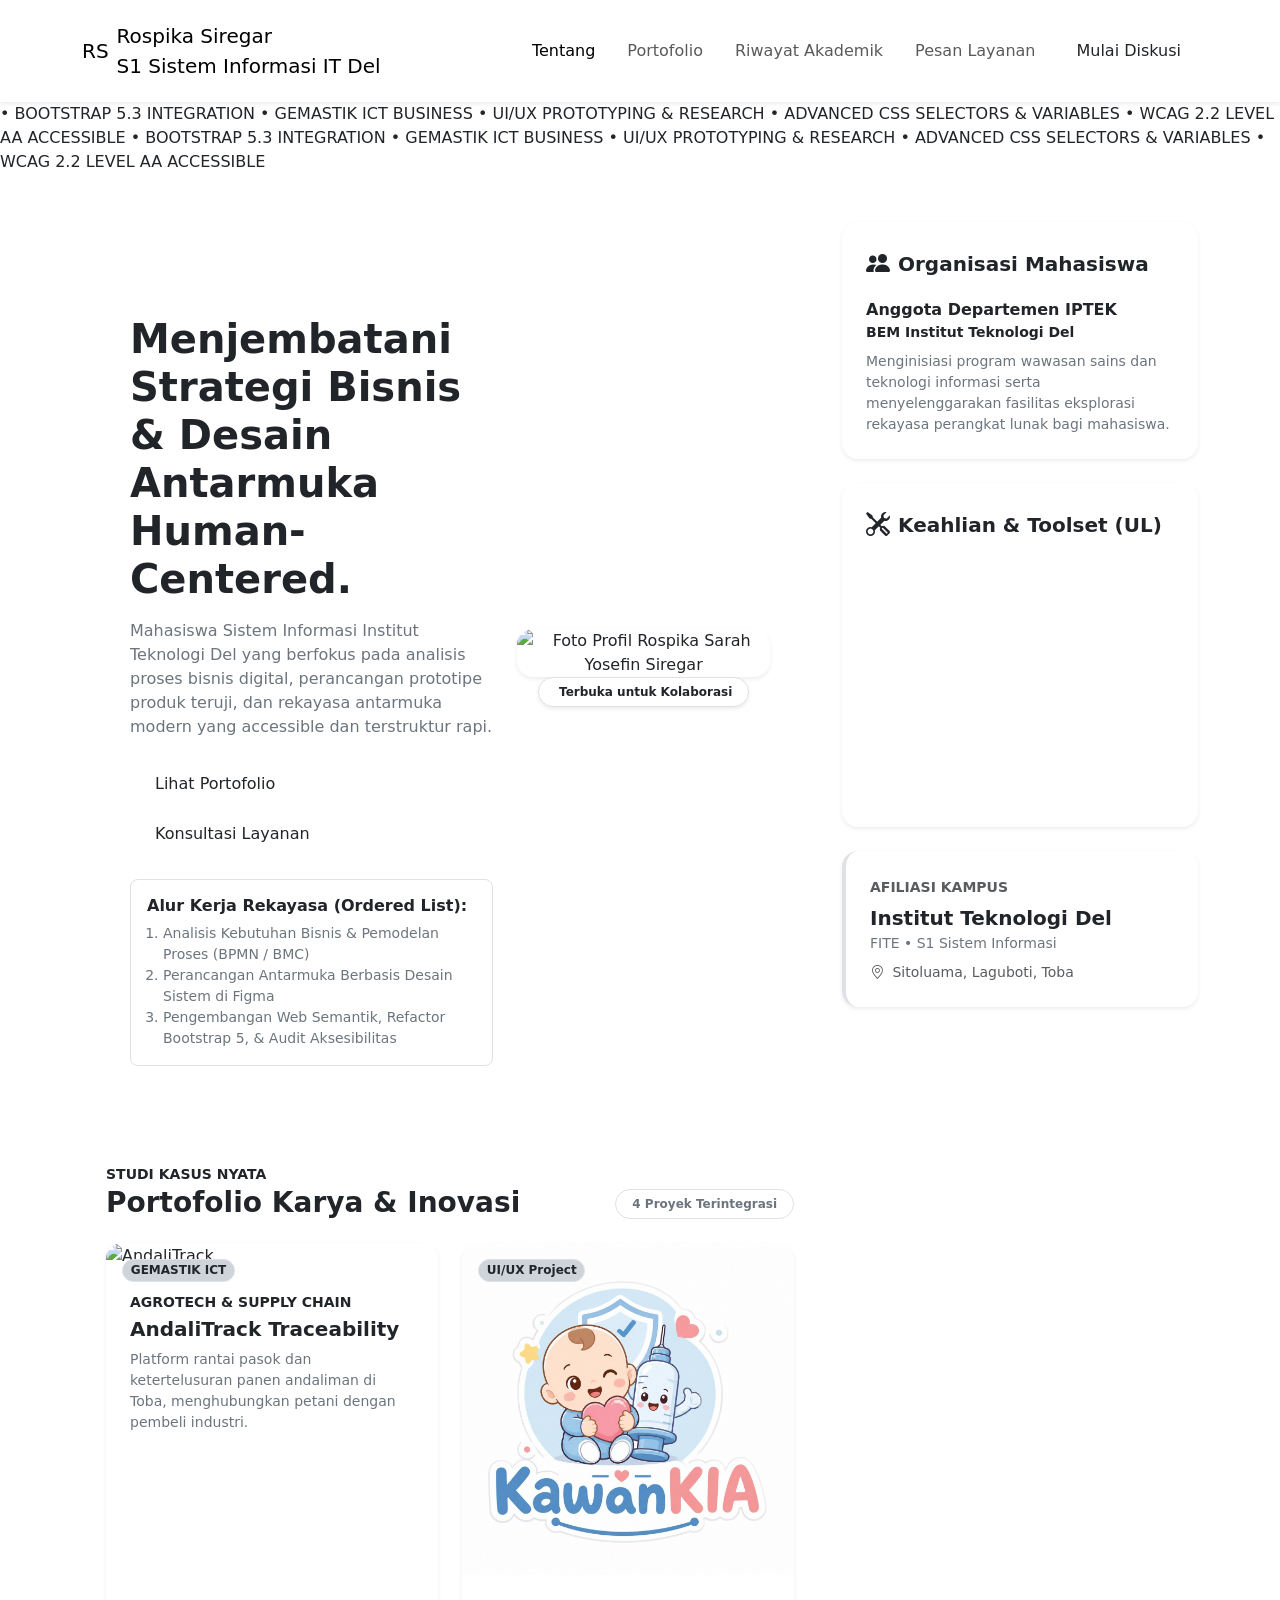
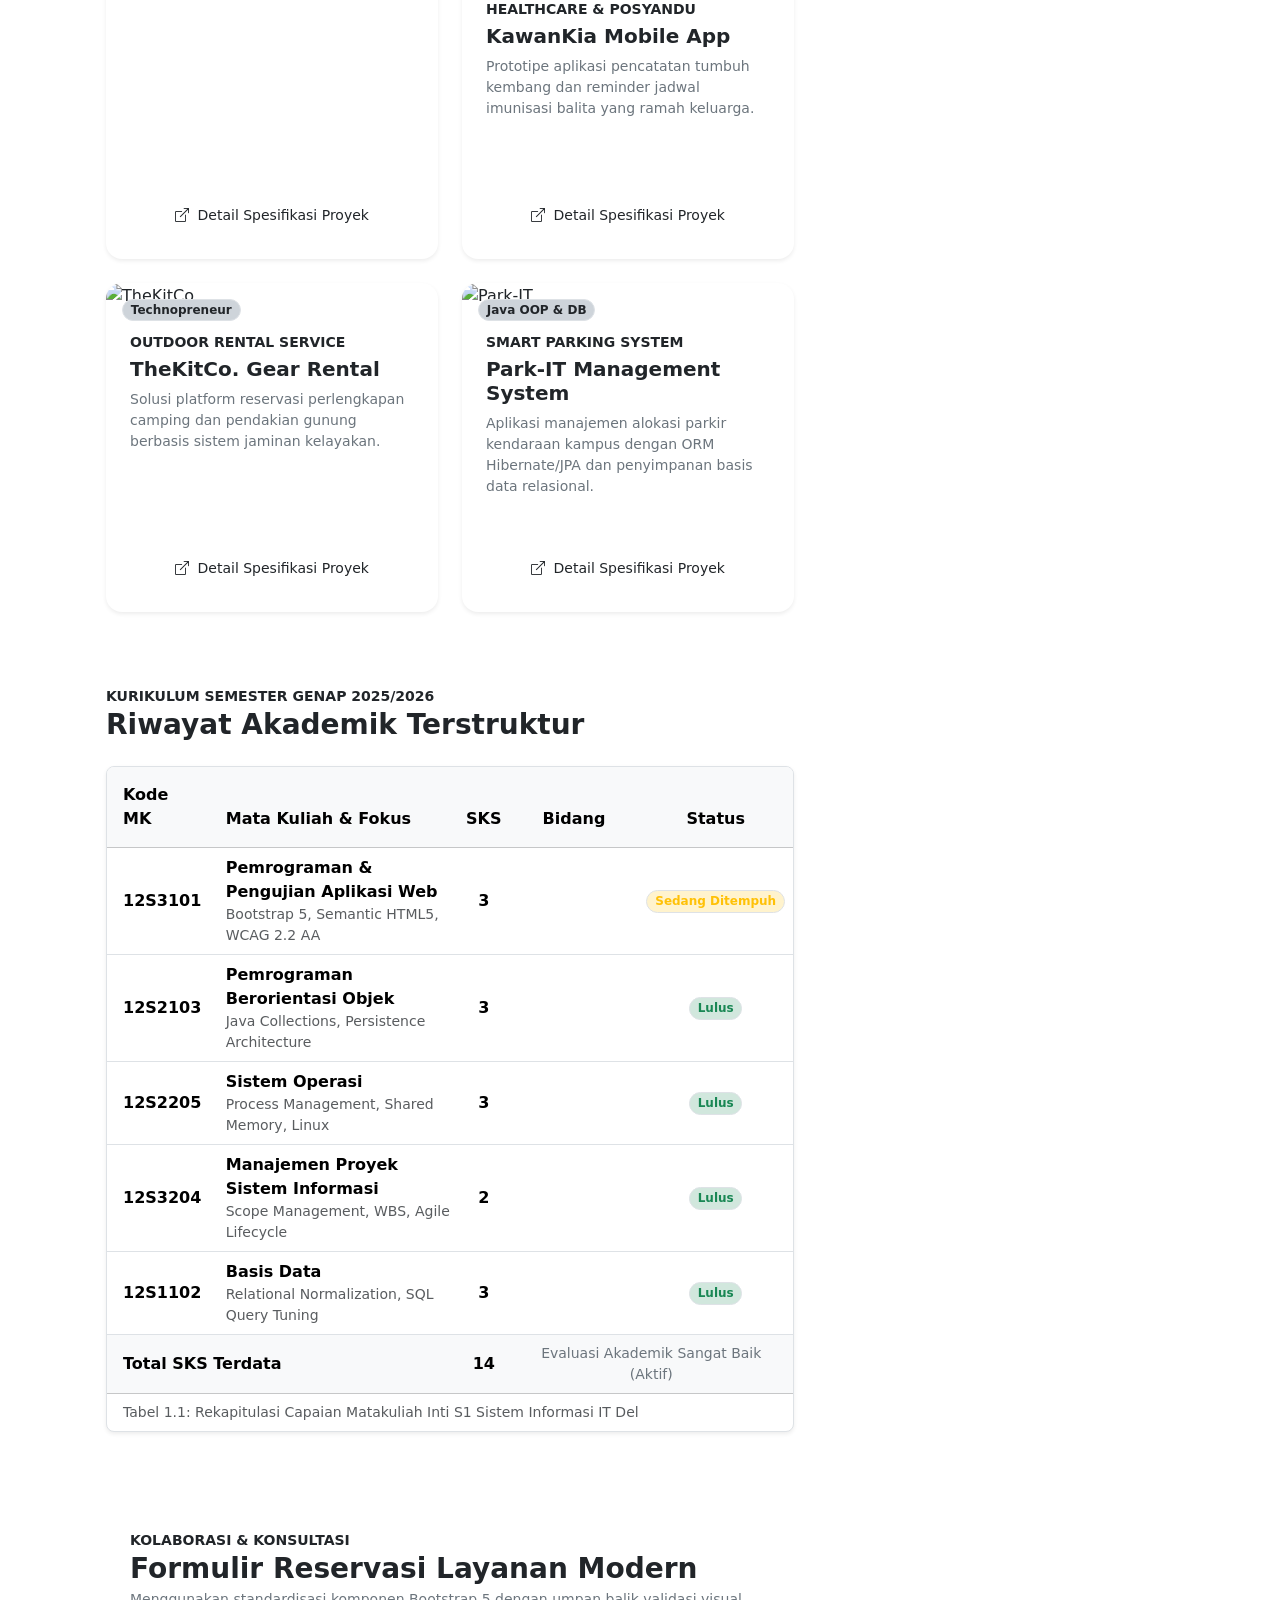
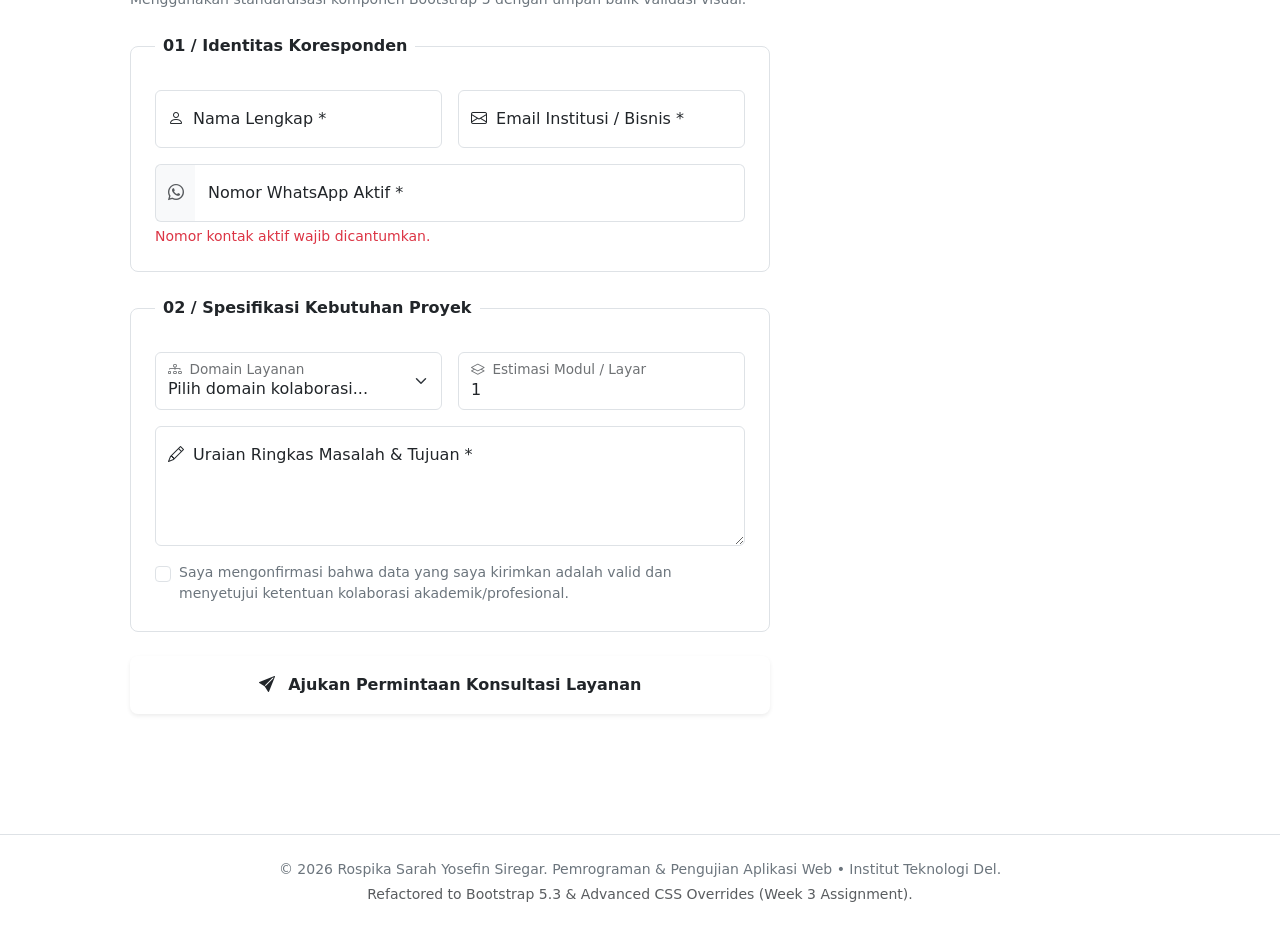
==== commit 6cb471db: "coba coba" ====
--- a/index.html
+++ b/index.html
@@ -4,388 +4,577 @@
   <meta charset="UTF-8">
   <meta name="viewport" content="width=device-width, initial-scale=1.0">
   <title>Rospika Sarah Yosefin Siregar | Portfolio Mahasiswa Sistem Informasi</title>
-  <link rel="stylesheet" href="style.css">
+
+  <!-- 1. Bootstrap 5.3.3 CSS via CDN -->
+  <link href="https://cdn.jsdelivr.net/npm/bootstrap@5.3.3/dist/css/bootstrap.min.css" rel="stylesheet">
+  
+  <!-- 2. Bootstrap Icons -->
+  <link rel="stylesheet" href="https://cdn.jsdelivr.net/npm/bootstrap-icons@1.11.3/font/bootstrap-icons.min.css">
+  
+  <!-- 3. Custom CSS Overrides (Wajib dimuat SETELAH Bootstrap) -->
+  <link rel="stylesheet" href="custom-style.css">
 </head>
-<body>
-
-  <!-- 1. Header & Navigasi Semantik -->
-  <header class="navbar-wrapper">
-    <div class="nav-container">
-      <a href="#" class="brand-monogram">
-        <span class="monogram-box">RS</span>
-        <div class="brand-text">
-          <span class="brand-name">Rospika Siregar</span>
-          <span class="brand-role">S1 Sistem Informasi</span>
-        </div>
-      </a>
-      <nav class="nav-links-area">
-        <ul class="nav-list">
-          <li><a href="#about">Tentang</a></li>
-          <li><a href="#projects">Portofolio Karya</a></li>
-          <li><a href="#akademik">Riwayat Akademik</a></li>
-          <li><a href="#services">Pesan Layanan</a></li>
-        </ul>
-      </nav>
-      <a href="#services" class="cta-pill-nav">Mulai Kolaborasi</a>
-    </div>
+<body data-bs-spy="scroll" data-bs-target="#mainNavbar" data-bs-offset="100">
+
+  <!-- HEADER & RESPONSIVE NAVBAR DENGAN TOGGLE COLLAPSE -->
+  <header>
+    <nav id="mainNavbar" class="navbar navbar-expand-lg sticky-top custom-navbar shadow-sm py-3">
+      <div class="container">
+        <a class="navbar-brand d-flex align-items-center gap-2" href="#">
+          <span class="brand-monogram">RS</span>
+          <div class="d-flex flex-column">
+            <span class="brand-name">Rospika Siregar</span>
+            <span class="brand-sub">S1 Sistem Informasi IT Del</span>
+          </div>
+        </a>
+        <!-- Tombol Hamburger Mobile -->
+        <button class="navbar-toggler border-0" type="button" data-bs-toggle="collapse" data-bs-target="#navbarContent" aria-controls="navbarContent" aria-expanded="false" aria-label="Navigasi Menu">
+          <span class="navbar-toggler-icon"></span>
+        </button>
+
+        <div class="collapse navbar-collapse" id="navbarContent">
+          <ul class="navbar-nav ms-auto gap-lg-3 my-2 my-lg-0">
+            <li class="nav-item"><a class="nav-link active" href="#about">Tentang</a></li>
+            <li class="nav-item"><a class="nav-link" href="#projects">Portofolio</a></li>
+            <li class="nav-item"><a class="nav-link" href="#akademik">Riwayat Akademik</a></li>
+            <li class="nav-item"><a class="nav-link" href="#services">Pesan Layanan</a></li>
+          </ul>
+          <a href="#services" class="btn btn-brand-action ms-lg-3 rounded-pill px-3 py-2">Mulai Diskusi</a>
+        </div>
+      </div>
+    </nav>
   </header>
 
-  <!-- Running Ticker Kreatif -->
+  <!-- Running Ticker Kreatif CSS -->
   <div class="ticker-strip" aria-hidden="true">
     <div class="ticker-track">
+      <span>&bull; BOOTSTRAP 5.3 INTEGRATION</span>
       <span>&bull; GEMASTIK ICT BUSINESS</span>
       <span>&bull; UI/UX PROTOTYPING & RESEARCH</span>
-      <span>&bull; BUSINESS PROCESS MODELING</span>
-      <span>&bull; ACCESSIBLE WEB WCAG 2.2</span>
-      <span>&bull; SISTEM INFORMASI IT DEL</span>
-      <!-- Seamless loop duplicate -->
+      <span>&bull; ADVANCED CSS SELECTORS & VARIABLES</span>
+      <span>&bull; WCAG 2.2 LEVEL AA ACCESSIBLE</span>
+      <!-- Duplicate for seamless loop -->
+      <span>&bull; BOOTSTRAP 5.3 INTEGRATION</span>
       <span>&bull; GEMASTIK ICT BUSINESS</span>
       <span>&bull; UI/UX PROTOTYPING & RESEARCH</span>
-      <span>&bull; BUSINESS PROCESS MODELING</span>
-      <span>&bull; ACCESSIBLE WEB WCAG 2.2</span>
-      <span>&bull; SISTEM INFORMASI IT DEL</span>
+      <span>&bull; ADVANCED CSS SELECTORS & VARIABLES</span>
+      <span>&bull; WCAG 2.2 LEVEL AA ACCESSIBLE</span>
     </div>
   </div>
 
-  <!-- 2. Pembungkus Tata Letak Utama -->
-  <div class="main-layout">
-    
-    <main>
-
-      <!-- Section 1: Hero Section (Foto Profesional, Elevator Pitch, Metodologi) -->
-      <section id="about" class="editorial-card hero-block">
-        <div class="hero-text-side">
-          <div class="role-badge">
-            <span class="badge-sparkle">✦</span> Sistem Informasi &bull; Institut Teknologi Del
-          </div>
-          <h1 class="hero-headline">
-            Hi, I am <span class="shimmer-text">Rospika Sarah Yosefin Siregar</span> I'm undergraduate student of Information Systems at Institut Teknologi Del
-          </h1>
-          <p class="hero-pitch">
-            Mahasiswa Sistem Informasi di Institut Teknologi Del dengan fokus pada analisis kebutuhan bisnis digital, perancangan antarmuka prototipe teruji, dan rekayasa web terstruktur yang patuh pada standar aksesibilitas WCAG 2.2 Level AA.
-          </p>
-
-          <div class="hero-actions">
-            <a href="#projects" class="btn-primary-action">Lihat Portofolio Karya</a>
-            <a href="#services" class="btn-secondary-action">Diskusi Proyek</a>
-          </div>
-
-          <!-- Metodologi Rekayasa (Ordered List Wajib Modul) -->
-          <div class="methodology-card">
-            <h2 class="sub-heading-method">Alur Kerja Rekayasa & Inovasi (Ordered List):</h2>
-            <ol class="workflow-steps">
-              <li>Riset Lapangan & Pemodelan Proses Bisnis (Market Sizing & Alur BPMN)</li>
-              <li>Perancangan Antarmuka Interaktif & Arsitektur Pengguna di Figma</li>
-              <li>Implementasi Kode Semantik Bersih dan Pengujian Aksesibilitas Terstandar</li>
-            </ol>
-          </div>
-        </div>
-
-        <div class="hero-visual-side">
-          <div class="portrait-container floating-portrait">
-            <img src="profil.JPG" alt="Foto Profil Rospika Sarah Yosefin Siregar" class="portrait-image">
-            <div class="status-floating-pill">
-              <span class="status-dot-pulse"></span>
-              <span>Tersedia untuk Kolaborasi</span>
-            </div>
-          </div>
-        </div>
-      </section>
-
-      <!-- Section 2: Portofolio Karya (Galeri Kartu Showcase Interaktif) -->
-      <section id="projects" class="editorial-card interactive-hover">
-        <div class="section-intro">
-          <span class="section-kicker">Showcase Inovasi</span>
-          <h2 class="section-title">Portofolio Karya Unggulan</h2>
-          <p class="section-summary">Studi kasus riil yang memadukan model bisnis digital, kebutuhan masyarakat, dan solusi antarmuka.</p>
-        </div>
-
-        <!-- Grid 3 Kartu Portofolio -->
-        <div class="showcase-grid">
-          
-          <!-- Card 1: AndaliTrack (GEMASTIK ICT Business) -->
-          <article class="project-showcase-card">
-    <div class="card-image-wrap">
-      <img src="andalitrack.png" alt="Preview AndaliTrack" class="card-project-img">
-      <span class="card-badge-overlay">GEMASTIK ICT Business</span>
-    </div>
-    <div class="card-content-body">
-      <span class="domain-tag">Agrotech & Supply Chain</span>
-      <h3 class="card-heading-title">AndaliTrack Marketplace & Traceability</h3>
-      <p class="card-description">
-        Solusi rantai pasok dan platform digital terintegrasi untuk komoditas rempah andaliman di kawasan Danau Toba. Menghubungkan petani lokal dengan pembeli skala industri lengkap dengan pelacakan panen.
-      </p>
-      <div class="tech-stack-row">
-        <span>ICT Business Model</span>
-        <span>Pitch Deck</span>
-        <span>Figma UI</span>
-      </div>
-    </div>
-  </article>
-
-          <!-- Card 2: KawanKia (UI/UX Imunisasi Anak) -->
-          <article class="project-showcase-card">
-    <div class="card-image-wrap">
-      <img src="kawankia.jpg" alt="Preview KawanKia" class="card-project-img">
-      <span class="card-badge-overlay">Matakuliah UI/UX</span>
-    </div>
-    <div class="card-content-body">
-      <span class="domain-tag">Healthcare & Public Service</span>
-      <h3 class="card-heading-title">KawanKia Mobile Application Prototype</h3>
-      <p class="card-description">
-        Prototipe aplikasi pemantauan tumbuh kembang dan pengingat jadwal imunisasi anak berbasis posyandu. Didesain ramah orang tua dengan alur pengingat yang jelas.
-      </p>
-      <div class="tech-stack-row">
-        <span>UI/UX Research</span>
-        <span>Interactive Prototype</span>
-        <span>User Testing</span>
-      </div>
-    </div>
-  </article>
-
-          <!-- Card 3: TheKitCo. (Keteknowirausahaan) -->
-          <article class="project-showcase-card">
-    <div class="card-image-wrap">
-      <img src="thekitco.png" alt="Preview TheKitCo" class="card-project-img">
-      <span class="card-badge-overlay">Keteknowirausahaan</span>
-    </div>
-    <div class="card-content-body">
-      <span class="domain-tag">E-Commerce & Outdoor</span>
-      <h3 class="card-heading-title">TheKitCo. Outdoor Rental Platform</h3>
-      <p class="card-description">
-        Konsep bisnis digital penyewaan perlengkapan berkemah dan pendakian gunung. Menghadirkan sistem reservasi alat praktis, jaminan kelayakan peralatan, dan paket wisata alam.
-      </p>
-      <div class="tech-stack-row">
-        <span>Business Model Canvas</span>
-        <span>Service Blueprint</span>
-        <span>Web Prototype</span>
-      </div>
-    </div>
-  </article>
-
-        </div>
-      </section>
-
-      <!-- Section 3: Riwayat Akademik (Tabel Semantik Baru & Elegan) -->
-      <section id="akademik" class="editorial-card interactive-hover">
-        <div class="section-intro">
-          <span class="section-kicker">Capaian Kurikulum</span>
-          <h2 class="section-title">Riwayat Akademik Terstruktur</h2>
-          <p class="section-summary">Rekapitulasi matakuliah inti Sistem Informasi yang telah dan sedang ditempuh pada Semester Genap 2025/2026.</p>
-        </div>
-
-        <div class="table-card-wrapper">
-          <div class="table-scroll-layer">
-            <table class="academic-table">
-              <caption>Tabel 1.1: Rekapitulasi Capaian Matakuliah Inti Program Studi S1 Sistem Informasi</caption>
-              <thead>
-                <tr>
-                  <th scope="col" class="th-code">Kode MK</th>
-                  <th scope="col">Nama Mata Kuliah</th>
-                  <th scope="col" class="text-center">SKS</th>
-                  <th scope="col" class="text-center">Bidang Kajian</th>
-                  <th scope="col" class="text-center">Status Evaluasi</th>
+  <!-- CONTAINER GRID UTAMA: 8 KOLOM KONTEN + 4 KOLOM ASIDE -->
+  <div class="container my-5">
+    <div class="row g-4">
+      
+      <main class="col-lg-8">
+
+        <!-- SECTION 1: HERO SECTION -->
+        <section id="about" class="p-4 p-md-5 mb-4 custom-panel rounded-4">
+          <div class="row align-items-center g-4">
+            <div class="col-md-7">
+              <span class="badge badge-subtle mb-3 px-3 py-2 rounded-pill">
+                <i class="bi bi-mortarboard-fill me-1"></i> S1 Sistem Informasi &bull; IT Del
+              </span>
+              <h1 class="hero-headline fw-bold">
+                Menjembatani <span class="shimmer-text">Strategi Bisnis</span> & Desain Antarmuka Human-Centered.
+              </h1>
+              <p class="text-secondary mt-3 hero-pitch">
+                Mahasiswa Sistem Informasi Institut Teknologi Del yang berfokus pada analisis proses bisnis digital, perancangan prototipe produk teruji, dan rekayasa antarmuka modern yang accessible dan terstruktur rapi.
+              </p>
+              <div class="d-flex flex-wrap gap-2 my-4">
+                <a href="#projects" class="btn btn-brand-action rounded-3 px-4 py-2">Lihat Portofolio</a>
+                <a href="#services" class="btn btn-outline-brand rounded-3 px-4 py-2">Konsultasi Layanan</a>
+              </div>
+              <div class="p-3 bg-white rounded-3 border custom-border-light">
+                <h2 class="h6 fw-bold mb-2 text-dark">Alur Kerja Rekayasa (Ordered List):</h2>
+                <ol class="small text-secondary ps-3 mb-0">
+                  <li>Analisis Kebutuhan Bisnis & Pemodelan Proses (BPMN / BMC)</li>
+                  <li>Perancangan Antarmuka Berbasis Desain Sistem di Figma</li>
+                  <li>Pengembangan Web Semantik, Refactor Bootstrap 5, & Audit Aksesibilitas</li>
+                </ol>
+              </div>
+            </div>
+
+            <div class="col-md-5 text-center">
+              <div class="position-relative d-inline-block">
+                <div class="portrait-box floating-portrait">
+                  <img src="profil.jpg" onerror="this.onerror=null; this.src='https://images.unsplash.com/photo-1573496359142-b8d87734a5a2?w=500&auto=format&fit=crop&q=80';" alt="Foto Profil Rospika Sarah Yosefin Siregar" class="img-fluid rounded-4 shadow-sm border-white border-3">
+                </div>
+                <div class="status-chip badge bg-white text-dark shadow-sm rounded-pill px-3 py-2 border">
+                  <span class="pulse-dot me-1"></span> Terbuka untuk Kolaborasi
+                </div>
+              </div>
+            </div>
+          </div>
+        </section>
+
+        <!-- SECTION 2: GRID PORTOFOLIO (MINIMAL 4 KARTU & MODAL TRIGGERS) -->
+        <section id="projects" class="p-4 mb-4 custom-panel rounded-4">
+          <div class="d-flex justify-content-between align-items-end mb-4 flex-wrap gap-2">
+            <div>
+              <span class="text-uppercase small fw-bold text-accent">Studi Kasus Nyata</span>
+              <h2 class="h3 fw-bold mb-0">Portofolio Karya & Inovasi</h2>
+            </div>
+            <span class="badge bg-white text-secondary border px-3 py-2 rounded-pill">4 Proyek Terintegrasi</span>
+          </div>
+
+          <!-- Grid Responsif: 1 Kolom Mobile, 2 Kolom Tablet, 2 Kolom Laptop -->
+          <div class="row row-cols-1 row-cols-md-2 g-4">
+            
+            <!-- Kartu 1: AndaliTrack -->
+            <div class="col">
+              <div class="card h-100 project-card border-0 shadow-sm rounded-4 overflow-hidden">
+                <div class="project-img-wrapper position-relative">
+                  <img src="andalitrack.jpg" onerror="this.onerror=null; this.src='https://images.unsplash.com/photo-1500937386664-56d1dfef3854?w=600&auto=format&fit=crop&q=80';" class="card-img-top project-thumb" alt="AndaliTrack">
+                  <span class="position-absolute top-0 start-0 m-3 badge bg-dark-subtle text-dark border rounded-pill">GEMASTIK ICT</span>
+                </div>
+                <div class="card-body d-flex flex-column p-4">
+                  <span class="text-accent small fw-bold text-uppercase">Agrotech & Supply Chain</span>
+                  <h3 class="h5 fw-bold mt-1 card-title">AndaliTrack Traceability</h3>
+                  <p class="card-text text-secondary small flex-grow-1">
+                    Platform rantai pasok dan ketertelusuran panen andaliman di Toba, menghubungkan petani dengan pembeli industri.
+                  </p>
+                  <div class="d-flex flex-wrap gap-1 mb-3">
+                    <span class="badge badge-tag">Pitch Deck</span>
+                    <span class="badge badge-tag">ICT Business</span>
+                    <span class="badge badge-tag">Figma UI</span>
+                  </div>
+                  <button type="button" class="btn btn-outline-brand rounded-pill btn-sm w-100 py-2" data-bs-toggle="modal" data-bs-target="#modalAndalitrack">
+                    <i class="bi bi-box-arrow-up-right me-1"></i> Detail Spesifikasi Proyek
+                  </button>
+                </div>
+              </div>
+            </div>
+
+            <!-- Kartu 2: KawanKia -->
+            <div class="col">
+              <div class="card h-100 project-card border-0 shadow-sm rounded-4 overflow-hidden">
+                <div class="project-img-wrapper position-relative">
+                  <img src="kawankia.jpg" onerror="this.onerror=null; this.src='https://images.unsplash.com/photo-1576765608535-5f04d1e3f289?w=600&auto=format&fit=crop&q=80';" class="card-img-top project-thumb" alt="KawanKia">
+                  <span class="position-absolute top-0 start-0 m-3 badge bg-dark-subtle text-dark border rounded-pill">UI/UX Project</span>
+                </div>
+                <div class="card-body d-flex flex-column p-4">
+                  <span class="text-accent small fw-bold text-uppercase">Healthcare & Posyandu</span>
+                  <h3 class="h5 fw-bold mt-1 card-title">KawanKia Mobile App</h3>
+                  <p class="card-text text-secondary small flex-grow-1">
+                    Prototipe aplikasi pencatatan tumbuh kembang dan reminder jadwal imunisasi balita yang ramah keluarga.
+                  </p>
+                  <div class="d-flex flex-wrap gap-1 mb-3">
+                    <span class="badge badge-tag">User Research</span>
+                    <span class="badge badge-tag">Mobile UI</span>
+                    <span class="badge badge-tag">Accessibility</span>
+                  </div>
+                  <button type="button" class="btn btn-outline-brand rounded-pill btn-sm w-100 py-2" data-bs-toggle="modal" data-bs-target="#modalKawankia">
+                    <i class="bi bi-box-arrow-up-right me-1"></i> Detail Spesifikasi Proyek
+                  </button>
+                </div>
+              </div>
+            </div>
+
+            <!-- Kartu 3: TheKitCo. -->
+            <div class="col">
+              <div class="card h-100 project-card border-0 shadow-sm rounded-4 overflow-hidden">
+                <div class="project-img-wrapper position-relative">
+                  <img src="thekitco.jpg" onerror="this.onerror=null; this.src='https://images.unsplash.com/photo-1510312305653-8ed496efae75?w=600&auto=format&fit=crop&q=80';" class="card-img-top project-thumb" alt="TheKitCo">
+                  <span class="position-absolute top-0 start-0 m-3 badge bg-dark-subtle text-dark border rounded-pill">Technopreneur</span>
+                </div>
+                <div class="card-body d-flex flex-column p-4">
+                  <span class="text-accent small fw-bold text-uppercase">Outdoor Rental Service</span>
+                  <h3 class="h5 fw-bold mt-1 card-title">TheKitCo. Gear Rental</h3>
+                  <p class="card-text text-secondary small flex-grow-1">
+                    Solusi platform reservasi perlengkapan camping dan pendakian gunung berbasis sistem jaminan kelayakan.
+                  </p>
+                  <div class="d-flex flex-wrap gap-1 mb-3">
+                    <span class="badge badge-tag">BMC Model</span>
+                    <span class="badge badge-tag">Service Flow</span>
+                    <span class="badge badge-tag">Web UI</span>
+                  </div>
+                  <button type="button" class="btn btn-outline-brand rounded-pill btn-sm w-100 py-2" data-bs-toggle="modal" data-bs-target="#modalThekitco">
+                    <i class="bi bi-box-arrow-up-right me-1"></i> Detail Spesifikasi Proyek
+                  </button>
+                </div>
+              </div>
+            </div>
+
+            <!-- Kartu 4: Park-IT (Studi Kasus ke-4 Penegasan Mandiri) -->
+            <div class="col">
+              <div class="card h-100 project-card border-0 shadow-sm rounded-4 overflow-hidden">
+                <div class="project-img-wrapper position-relative">
+                  <img src="https://images.unsplash.com/photo-1506521781263-d8422e82f27a?w=600&auto=format&fit=crop&q=80" class="card-img-top project-thumb" alt="Park-IT">
+                  <span class="position-absolute top-0 start-0 m-3 badge bg-dark-subtle text-dark border rounded-pill">Java OOP & DB</span>
+                </div>
+                <div class="card-body d-flex flex-column p-4">
+                  <span class="text-accent small fw-bold text-uppercase">Smart Parking System</span>
+                  <h3 class="h5 fw-bold mt-1 card-title">Park-IT Management System</h3>
+                  <p class="card-text text-secondary small flex-grow-1">
+                    Aplikasi manajemen alokasi parkir kendaraan kampus dengan ORM Hibernate/JPA dan penyimpanan basis data relasional.
+                  </p>
+                  <div class="d-flex flex-wrap gap-1 mb-3">
+                    <span class="badge badge-tag">Java JPA</span>
+                    <span class="badge badge-tag">SQL Server</span>
+                    <span class="badge badge-tag">OOP Logic</span>
+                  </div>
+                  <button type="button" class="btn btn-outline-brand rounded-pill btn-sm w-100 py-2" data-bs-toggle="modal" data-bs-target="#modalParkit">
+                    <i class="bi bi-box-arrow-up-right me-1"></i> Detail Spesifikasi Proyek
+                  </button>
+                </div>
+              </div>
+            </div>
+
+          </div>
+        </section>
+
+        <!-- SECTION 3: RIWAYAT AKADEMIK (DATA TABULAR BOOTSTRAP) -->
+        <section id="akademik" class="p-4 mb-4 custom-panel rounded-4">
+          <div class="mb-4">
+            <span class="text-uppercase small fw-bold text-accent">Kurikulum Semester Genap 2025/2026</span>
+            <h2 class="h3 fw-bold mb-0">Riwayat Akademik Terstruktur</h2>
+          </div>
+
+          <div class="table-responsive bg-white rounded-3 border custom-border-light shadow-sm">
+            <table class="table table-hover align-middle mb-0 custom-academic-table">
+              <caption class="px-3 small text-muted">Tabel 1.1: Rekapitulasi Capaian Matakuliah Inti S1 Sistem Informasi IT Del</caption>
+              <thead class="table-light">
+                <tr>
+                  <th scope="col" class="py-3 px-3">Kode MK</th>
+                  <th scope="col" class="py-3">Mata Kuliah & Fokus</th>
+                  <th scope="col" class="py-3 text-center">SKS</th>
+                  <th scope="col" class="py-3 text-center">Bidang</th>
+                  <th scope="col" class="py-3 text-center">Status</th>
                 </tr>
               </thead>
               <tbody>
                 <tr>
-                  <th scope="row" class="code-badge">12S3101</th>
+                  <th scope="row" class="px-3 fw-bold text-accent">12S3101</th>
                   <td>
-                    <div class="subject-title">Pemrograman dan Pengujian Aplikasi Web</div>
-                    <div class="subject-sub">HTML5 Semantic, Modern CSS, WCAG 2.2 Level AA</div>
+                    <div class="fw-bold">Pemrograman & Pengujian Aplikasi Web</div>
+                    <div class="small text-muted">Bootstrap 5, Semantic HTML5, WCAG 2.2 AA</div>
                   </td>
-                  <td class="text-center bold-sks">3</td>
-                  <td class="text-center"><span class="category-pill">Rekayasa Web</span></td>
-                  <td class="text-center"><span class="status-badge-progress">Sedang Ditempuh</span></td>
-                </tr>
-                <tr>
-                  <th scope="row" class="code-badge">12S2103</th>
+                  <td class="text-center fw-bold">3</td>
+                  <td class="text-center"><span class="badge badge-subtle">Web Dev</span></td>
+                  <td class="text-center"><span class="badge bg-warning-subtle text-warning border rounded-pill">Sedang Ditempuh</span></td>
+                </tr>
+                <tr>
+                  <th scope="row" class="px-3 fw-bold text-accent">12S2103</th>
                   <td>
-                    <div class="subject-title">Pemrograman Berorientasi Objek</div>
-                    <div class="subject-sub">Java OOP, Persistence Mapping, Software Architecture</div>
+                    <div class="fw-bold">Pemrograman Berorientasi Objek</div>
+                    <div class="small text-muted">Java Collections, Persistence Architecture</div>
                   </td>
-                  <td class="text-center bold-sks">3</td>
-                  <td class="text-center"><span class="category-pill">Software Eng.</span></td>
-                  <td class="text-center"><span class="status-badge-success">Lulus</span></td>
-                </tr>
-                <tr>
-                  <th scope="row" class="code-badge">12S2205</th>
+                  <td class="text-center fw-bold">3</td>
+                  <td class="text-center"><span class="badge badge-subtle">Software Eng.</span></td>
+                  <td class="text-center"><span class="badge bg-success-subtle text-success border rounded-pill">Lulus</span></td>
+                </tr>
+                <tr>
+                  <th scope="row" class="px-3 fw-bold text-accent">12S2205</th>
                   <td>
-                    <div class="subject-title">Sistem Operasi</div>
-                    <div class="subject-sub">Process Concurrency, Memory Management, Linux CLI</div>
+                    <div class="fw-bold">Sistem Operasi</div>
+                    <div class="small text-muted">Process Management, Shared Memory, Linux</div>
                   </td>
-                  <td class="text-center bold-sks">3</td>
-                  <td class="text-center"><span class="category-pill">Infrastruktur</span></td>
-                  <td class="text-center"><span class="status-badge-success">Lulus</span></td>
-                </tr>
-                <tr>
-                  <th scope="row" class="code-badge">12S3204</th>
+                  <td class="text-center fw-bold">3</td>
+                  <td class="text-center"><span class="badge badge-subtle">Infrastructure</span></td>
+                  <td class="text-center"><span class="badge bg-success-subtle text-success border rounded-pill">Lulus</span></td>
+                </tr>
+                <tr>
+                  <th scope="row" class="px-3 fw-bold text-accent">12S3204</th>
                   <td>
-                    <div class="subject-title">Manajemen Proyek Sistem Informasi</div>
-                    <div class="subject-sub">Scope, Work Breakdown Structure, Agile Methodologies</div>
+                    <div class="fw-bold">Manajemen Proyek Sistem Informasi</div>
+                    <div class="small text-muted">Scope Management, WBS, Agile Lifecycle</div>
                   </td>
-                  <td class="text-center bold-sks">2</td>
-                  <td class="text-center"><span class="category-pill">Tata Kelola IT</span></td>
-                  <td class="text-center"><span class="status-badge-success">Lulus</span></td>
-                </tr>
-                <tr>
-                  <th scope="row" class="code-badge">12S1102</th>
+                  <td class="text-center fw-bold">2</td>
+                  <td class="text-center"><span class="badge badge-subtle">IT Governance</span></td>
+                  <td class="text-center"><span class="badge bg-success-subtle text-success border rounded-pill">Lulus</span></td>
+                </tr>
+                <tr>
+                  <th scope="row" class="px-3 fw-bold text-accent">12S1102</th>
                   <td>
-                    <div class="subject-title">Basis Data</div>
-                    <div class="subject-sub">Relational Schema, Normalization, SQL Query Optimization</div>
+                    <div class="fw-bold">Basis Data</div>
+                    <div class="small text-muted">Relational Normalization, SQL Query Tuning</div>
                   </td>
-                  <td class="text-center bold-sks">3</td>
-                  <td class="text-center"><span class="category-pill">Data Eng.</span></td>
-                  <td class="text-center"><span class="status-badge-success">Lulus</span></td>
+                  <td class="text-center fw-bold">3</td>
+                  <td class="text-center"><span class="badge badge-subtle">Data Eng.</span></td>
+                  <td class="text-center"><span class="badge bg-success-subtle text-success border rounded-pill">Lulus</span></td>
                 </tr>
               </tbody>
-              <tfoot>
-                <tr>
-                  <td colspan="2" class="tfoot-label">Total Beban SKS Terdata</td>
-                  <td class="text-center tfoot-val">14 SKS</td>
-                  <td colspan="2" class="text-center tfoot-sub">Status Akademik: Sangat Baik (Aktif)</td>
+              <tfoot class="table-light">
+                <tr>
+                  <td colspan="2" class="px-3 fw-bold">Total SKS Terdata</td>
+                  <td class="text-center fw-bold text-accent fs-6">14</td>
+                  <td colspan="2" class="text-center small text-secondary">Evaluasi Akademik Sangat Baik (Aktif)</td>
                 </tr>
               </tfoot>
             </table>
           </div>
-        </div>
-      </section>
-
-      <!-- Section 4: Formulir Pemesanan Layanan / Konsultasi -->
-      <section id="services" class="editorial-card interactive-hover">
-        <div class="section-intro">
-          <span class="section-kicker">Ruang Diskusi Terbuka</span>
-          <h2 class="section-title">Formulir Pesan Layanan & Kolaborasi</h2>
-          <p class="section-summary">Ajukan kebutuhan perancangan produk digital, riset alur bisnis, atau konsultasi antarmuka web.</p>
-        </div>
-
-        <form class="consultation-form" action="#" method="POST">
-          
-          <!-- Fieldset 1 -->
-          <fieldset class="clean-fieldset">
-            <legend>01 / Identitas Koresponden</legend>
-
-            <div class="grid-form-row">
-              <div class="form-control-item">
-                <label for="fullName">Nama Lengkap Anda <span class="required-indicator">*</span></label>
-                <input type="text" id="fullName" name="fullName" class="form-text-input" required placeholder="Contoh: Rospika Sarah Yosefin Siregar">
-              </div>
-
-              <div class="form-control-item">
-                <label for="userEmail">Email Resmi / Institusi <span class="required-indicator">*</span></label>
-                <input type="email" id="userEmail" name="userEmail" class="form-text-input" required placeholder="nama@del.ac.id">
-              </div>
-            </div>
-
-            <div class="form-control-item">
-              <label for="userPhone">Nomor WhatsApp / Kontak Aktif <span class="required-indicator">*</span></label>
-              <input type="tel" id="userPhone" name="userPhone" class="form-text-input" required placeholder="0812-3456-7890">
-            </div>
-          </fieldset>
-
-          <!-- Fieldset 2 -->
-          <fieldset class="clean-fieldset">
-            <legend>02 / Spesifikasi Kebutuhan Proyek</legend>
-
-            <div class="grid-form-row">
-              <div class="form-control-item">
-                <label for="pageScope">Perkiraan Jumlah Layar / Modul</label>
-                <input type="number" id="pageScope" name="pageScope" class="form-text-input" min="1" max="30" placeholder="1">
-              </div>
-
-              <div class="form-control-item">
-                <label for="serviceCategory">Peminatan Kolaborasi</label>
-                <select id="serviceCategory" name="serviceCategory" class="form-text-input">
-                  <option value="ict-business">Perancangan Model Bisnis ICT & Pitch Deck</option>
-                  <option value="uiux-prototype">UI/UX Prototyping & Riset Pengguna (Figma)</option>
-                  <option value="accessible-web">Frontend Semantik HTML5 & Aksesibilitas WCAG</option>
-                </select>
-              </div>
-            </div>
-
-            <div class="form-control-item">
-              <span class="label-heading">Urgensi Linimasa Pengerjaan:</span>
-              <div class="inline-options-wrap">
-                <label class="custom-radio-label">
-                  <input type="radio" name="projectTimeline" value="normal" checked> Linimasa Standar (2-3 Minggu)
-                </label>
-                <label class="custom-radio-label">
-                  <input type="radio" name="projectTimeline" value="express"> Linimasa Cepat (Sprint 1 Minggu)
-                </label>
-              </div>
-            </div>
-
-            <div class="form-control-item">
-              <span class="label-heading">Spesifikasi Tambahan yang Diharapkan:</span>
-              <div class="inline-options-wrap">
-                <label class="custom-check-label">
-                  <input type="checkbox" name="reqResponsive" value="yes" checked> Tampilan Responsif Mobile Penuh
-                </label>
-                <label class="custom-check-label">
-                  <input type="checkbox" name="reqFigma" value="yes"> Disertai File Master Desain Sistem (Figma)
-                </label>
-              </div>
-            </div>
-
-            <div class="form-control-item">
-              <label for="projectDetails">Deskripsi Singkat Rencana Proyek <span class="required-indicator">*</span></label>
-              <textarea id="projectDetails" name="projectDetails" rows="4" class="form-text-input" required placeholder="Tuliskan latar belakang masalah, sasaran pengguna, dan target yang ingin dicapai..."></textarea>
-            </div>
-          </fieldset>
-
-          <button type="submit" class="submit-button">Ajukan Formulir Kolaborasi</button>
-        </form>
-      </section>
-
-    </main>
-
-    <!-- 3. Sidebar Semantik (Aside): BEM IPTEK & Keahlian Teknis (Unordered List) -->
-    <aside class="sidebar-column">
-      
-      <!-- Widget Organisasi: BEM IT Del IPTEK -->
-      <div class="aside-panel-card interactive-hover">
-        <h3 class="panel-heading">Kepemimpinan & Organisasi</h3>
-        <div class="org-item">
-          <div class="org-role">Anggota Departemen IPTEK</div>
-          <div class="org-name">Badan Eksekutif Mahasiswa (BEM) IT Del</div>
-          <p class="org-desc">
-            Menginisiasi program pembinaan wawasan sains, eksplorasi teknologi informasi terapan, serta mendorong literasi digital dan rekayasa perangkat lunak bagi sivitas akademika kampus.
+        </section>
+
+        <!-- SECTION 4: FORMULIR MODERNISASI (FLOATING LABELS, INPUT GROUP, VALIDATION) -->
+        <section id="services" class="p-4 p-md-5 mb-4 custom-panel rounded-4">
+          <div class="mb-4">
+            <span class="text-uppercase small fw-bold text-accent">Kolaborasi & Konsultasi</span>
+            <h2 class="h3 fw-bold mb-0">Formulir Reservasi Layanan Modern</h2>
+            <p class="text-secondary small mt-1">Menggunakan standardisasi komponen Bootstrap 5 dengan umpan balik validasi visual.</p>
+          </div>
+
+          <form class="needs-validation" novalidate>
+            
+            <fieldset class="p-4 bg-white rounded-3 border custom-border-light mb-4">
+              <legend class="float-none w-auto px-2 fs-6 fw-bold text-accent">01 / Identitas Koresponden</legend>
+              
+              <div class="row g-3">
+                <div class="col-md-6">
+                  <!-- Floating Label dengan Validasi -->
+                  <div class="form-floating">
+                    <input type="text" class="form-control custom-input" id="floatingName" placeholder="Nama Lengkap" required>
+                    <label for="floatingName"><i class="bi bi-person me-1"></i> Nama Lengkap *</label>
+                    <div class="valid-feedback">Nama telah diisi dengan benar.</div>
+                    <div class="invalid-feedback">Nama lengkap wajib dicantumkan.</div>
+                  </div>
+                </div>
+
+                <div class="col-md-6">
+                  <!-- Input Group Berikon + Floating Label -->
+                  <div class="form-floating">
+                    <input type="email" class="form-control custom-input" id="floatingEmail" placeholder="nama@del.ac.id" required>
+                    <label for="floatingEmail"><i class="bi bi-envelope me-1"></i> Email Institusi / Bisnis *</label>
+                    <div class="valid-feedback">Format email valid.</div>
+                    <div class="invalid-feedback">Alamat email valid wajib disertakan.</div>
+                  </div>
+                </div>
+
+                <div class="col-12">
+                  <!-- Input Group dengan Awalan Ikon Telepon -->
+                  <div class="input-group has-validation">
+                    <span class="input-group-text bg-light text-muted border-end-0"><i class="bi bi-whatsapp"></i></span>
+                    <div class="form-floating is-invalid flex-grow-1">
+                      <input type="tel" class="form-control custom-input border-start-0" id="floatingPhone" placeholder="081234567890" required>
+                      <label for="floatingPhone">Nomor WhatsApp Aktif *</label>
+                    </div>
+                    <div class="invalid-feedback">Nomor kontak aktif wajib dicantumkan.</div>
+                  </div>
+                </div>
+              </div>
+            </fieldset>
+
+            <fieldset class="p-4 bg-white rounded-3 border custom-border-light mb-4">
+              <legend class="float-none w-auto px-2 fs-6 fw-bold text-accent">02 / Spesifikasi Kebutuhan Proyek</legend>
+              
+              <div class="row g-3">
+                <div class="col-md-6">
+                  <div class="form-floating">
+                    <select class="form-select custom-input" id="floatingCategory" required>
+                      <option value="" selected disabled>Pilih domain kolaborasi...</option>
+                      <option value="1">Perancangan Model Bisnis ICT & Pitch Deck</option>
+                      <option value="2">UI/UX Prototyping & Riset Pengguna (Figma)</option>
+                      <option value="3">Frontend Web Semantik & Aksesibilitas WCAG</option>
+                    </select>
+                    <label for="floatingCategory"><i class="bi bi-diagram-3 me-1"></i> Domain Layanan</label>
+                    <div class="invalid-feedback">Silakan pilih salah satu domain layanan.</div>
+                  </div>
+                </div>
+
+                <div class="col-md-6">
+                  <div class="form-floating">
+                    <input type="number" class="form-control custom-input" id="floatingScope" min="1" max="25" placeholder="5" value="1">
+                    <label for="floatingScope"><i class="bi bi-layers me-1"></i> Estimasi Modul / Layar</label>
+                  </div>
+                </div>
+
+                <div class="col-12">
+                  <div class="form-floating">
+                    <textarea class="form-control custom-input" placeholder="Tuliskan gambaran proyek..." id="floatingDetails" style="height: 120px" required></textarea>
+                    <label for="floatingDetails"><i class="bi bi-pencil me-1"></i> Uraian Ringkas Masalah & Tujuan *</label>
+                    <div class="invalid-feedback">Uraian ringkas proyek wajib diisi.</div>
+                  </div>
+                </div>
+
+                <div class="col-12 mt-3">
+                  <!-- Checkbox Bootstrap Wajib -->
+                  <div class="form-check">
+                    <input class="form-check-input custom-checkbox" type="checkbox" value="" id="agreementCheck" required>
+                    <label class="form-check-label small text-secondary" for="agreementCheck">
+                      Saya mengonfirmasi bahwa data yang saya kirimkan adalah valid dan menyetujui ketentuan kolaborasi akademik/profesional.
+                    </label>
+                    <div class="invalid-feedback">Anda wajib mencentang persetujuan ini sebelum mengirimkan formulir.</div>
+                  </div>
+                </div>
+              </div>
+            </fieldset>
+
+            <button class="btn btn-brand-action w-100 py-3 rounded-3 fw-bold shadow-sm" type="submit">
+              <i class="bi bi-send-fill me-2"></i> Ajukan Permintaan Konsultasi Layanan
+            </button>
+          </form>
+        </section>
+
+      </main>
+
+      <!-- ASIDE / SIDEBAR SEMANTIK (4 KOLOM DESKTOP) -->
+      <aside class="col-lg-4">
+        
+        <!-- Kartu 1: Organisasi BEM IPTEK -->
+        <div class="p-4 mb-4 custom-panel rounded-4 shadow-sm">
+          <div class="d-flex align-items-center gap-2 mb-3">
+            <i class="bi bi-people-fill text-accent fs-4"></i>
+            <h3 class="h5 fw-bold mb-0">Organisasi Mahasiswa</h3>
+          </div>
+          <div class="fw-bold text-dark">Anggota Departemen IPTEK</div>
+          <div class="small text-accent fw-bold mb-2">BEM Institut Teknologi Del</div>
+          <p class="small text-secondary mb-0">
+            Menginisiasi program wawasan sains dan teknologi informasi serta menyelenggarakan fasilitas eksplorasi rekayasa perangkat lunak bagi mahasiswa.
           </p>
         </div>
+
+        <!-- Kartu 2: Keahlian (Unordered List Bootstrap Badges) -->
+        <div class="p-4 mb-4 custom-panel rounded-4 shadow-sm">
+          <div class="d-flex align-items-center gap-2 mb-3">
+            <i class="bi bi-tools text-accent fs-4"></i>
+            <h3 class="h5 fw-bold mb-0">Keahlian & Toolset (UL)</h3>
+          </div>
+          <ul class="list-unstyled d-flex flex-wrap gap-2 mb-0">
+            <li><span class="badge badge-tag py-2 px-3">Bootstrap 5.3 CDN</span></li>
+            <li><span class="badge badge-tag py-2 px-3">HTML5 Semantic</span></li>
+            <li><span class="badge badge-tag py-2 px-3">Advanced CSS Selectors</span></li>
+            <li><span class="badge badge-tag py-2 px-3">CSS Variables (:root)</span></li>
+            <li><span class="badge badge-tag py-2 px-3">Figma Prototyping</span></li>
+            <li><span class="badge badge-tag py-2 px-3">WCAG 2.2 Level AA</span></li>
+            <li><span class="badge badge-tag py-2 px-3">Git & GitHub Pages</span></li>
+          </ul>
+        </div>
+
+        <!-- Kartu 3: Afiliasi Institusi Kampus -->
+        <div class="p-4 custom-panel rounded-4 shadow-sm border-start border-4 border-accent">
+          <span class="text-uppercase small text-muted fw-bold">Afiliasi Kampus</span>
+          <div class="fw-bold fs-5 text-dark mt-1">Institut Teknologi Del</div>
+          <div class="small text-secondary">FITE &bull; S1 Sistem Informasi</div>
+          <div class="small text-muted mt-2"><i class="bi bi-geo-alt me-1"></i> Sitoluama, Laguboti, Toba</div>
+        </div>
+
+      </aside>
+
+    </div>
+  </div>
+
+  <!-- FOOTER SEMANTIK -->
+  <footer class="bg-white border-top custom-border-light py-4 mt-5">
+    <div class="container text-center text-secondary small">
+      <p class="mb-1">&copy; 2026 Rospika Sarah Yosefin Siregar. Pemrograman & Pengujian Aplikasi Web &bull; Institut Teknologi Del.</p>
+      <p class="text-muted mb-0">Refactored to Bootstrap 5.3 & Advanced CSS Overrides (Week 3 Assignment).</p>
+    </div>
+  </footer>
+
+  <!-- =======================================================
+       BOOTSTRAP 5 MODAL DIALOGS (MINIMAL 2 DENGAN ISI BERBEDA)
+       ======================================================= -->
+
+  <!-- Modal 1: Detail AndaliTrack -->
+  <div class="modal fade" id="modalAndalitrack" tabindex="-1" aria-labelledby="modalAndalitrackLabel" aria-hidden="true">
+    <div class="modal-dialog modal-dialog-centered modal-lg">
+      <div class="modal-content rounded-4 border-0 shadow">
+        <div class="modal-header border-0 pb-0">
+          <h1 class="modal-title fs-5 fw-bold" id="modalAndalitrackLabel">
+            <i class="bi bi-award-fill text-accent me-2"></i> AndaliTrack &mdash; Solusi Agrotech Andaliman
+          </h1>
+          <button type="button" class="btn-close" data-bs-dismiss="modal" aria-label="Tutup"></button>
+        </div>
+        <div class="modal-body p-4">
+          <p class="text-secondary">
+            <strong>AndaliTrack</strong> merupakan gagasan model bisnis TIK yang dirancang untuk kompetisi nasional <strong>GEMASTIK Divisi ICT Business</strong>. Solusi ini menjawab persoalan fluktuasi harga komoditas andaliman dan rantai distribusi yang panjang di wilayah Toba.
+          </p>
+          <h6 class="fw-bold mt-3 text-dark">Deliverables & Arsitektur Solusi:</h6>
+          <ul class="small text-secondary ps-3">
+            <li><strong>Model Bisnis:</strong> Pitch deck komprehensif, Business Model Canvas (BMC), dan analisis TAM-SAM-SOM.</li>
+            <li><strong>Traceability System:</strong> Pelacakan batch panen rempah berbasis QR Code untuk jaminan mutu industri.</li>
+            <li><strong>UI/UX:</strong> Prototipe alur transaksi digital antara kelompok tani lokal dan mitra pembeli skala besar.</li>
+          </ul>
+        </div>
+        <div class="modal-footer border-0">
+          <button type="button" class="btn btn-secondary rounded-pill px-4" data-bs-dismiss="modal">Tutup Dialog</button>
+        </div>
       </div>
-
-      <!-- Widget Keahlian Teknis (Unordered List Wajib Modul) -->
-      <div class="aside-panel-card interactive-hover">
-        <h3 class="panel-heading">Keahlian & Toolset (Unordered List)</h3>
-        <ul class="skills-pill-list">
-          <li>Business Process Modeling (BPMN)</li>
-          <li>ICT Pitch & Value Proposition</li>
-          <li>Figma UI/UX Prototyping</li>
-          <li>Arsitektur Semantik HTML5</li>
-          <li>CSS Box Model, Flexbox & Grid</li>
-          <li>WCAG 2.2 Level AA Standard</li>
-          <li>Version Control (Git & GitHub)</li>
-        </ul>
+    </div>
+  </div>
+
+  <!-- Modal 2: Detail KawanKia -->
+  <div class="modal fade" id="modalKawankia" tabindex="-1" aria-labelledby="modalKawankiaLabel" aria-hidden="true">
+    <div class="modal-dialog modal-dialog-centered modal-lg">
+      <div class="modal-content rounded-4 border-0 shadow">
+        <div class="modal-header border-0 pb-0">
+          <h1 class="modal-title fs-5 fw-bold" id="modalKawankiaLabel">
+            <i class="bi bi-heart-pulse-fill text-accent me-2"></i> KawanKia &mdash; Monitoring Imunisasi Anak
+          </h1>
+          <button type="button" class="btn-close" data-bs-dismiss="modal" aria-label="Tutup"></button>
+        </div>
+        <div class="modal-body p-4">
+          <p class="text-secondary">
+            <strong>KawanKia</strong> adalah prototipe aplikasi mobile layanan kesehatan masyarakat yang berfokus membantu ibu dan kader Posyandu dalam mendokumentasikan serta memantau jadwal vaksinasi wajib balita.
+          </p>
+          <h6 class="fw-bold mt-3 text-dark">Metodologi & Pengujian UI/UX:</h6>
+          <ul class="small text-secondary ps-3">
+            <li><strong>User Research:</strong> Wawancara terstruktur bersama orang tua dan pengelola layanan posyandu balita.</li>
+            <li><strong>Accessibility Testing:</strong> Mengadopsi kontras warna berstandar WCAG 2.2 AA untuk kemudahan membaca di ruang terbuka.</li>
+            <li><strong>High-Fidelity Prototype:</strong> Alur notifikasi berkala, kartu digital tumbuh kembang, dan direktori faskes terdekat.</li>
+          </ul>
+        </div>
+        <div class="modal-footer border-0">
+          <button type="button" class="btn btn-secondary rounded-pill px-4" data-bs-dismiss="modal">Tutup Dialog</button>
+        </div>
       </div>
-
-      <!-- Widget Afiliasi Akademik -->
-      <div class="aside-panel-card highlight-panel">
-        <div class="badge-mini">Afiliasi Institusi</div>
-        <div class="inst-title">Institut Teknologi Del</div>
-        <p class="inst-sub">Fakultas Informatika & Teknik Elektro &bull; S1 Sistem Informasi</p>
-        <p class="inst-loc">Sitoluama, Laguboti, Toba, Sumatera Utara</p>
+    </div>
+  </div>
+
+  <!-- Modal 3: Detail TheKitCo -->
+  <div class="modal fade" id="modalThekitco" tabindex="-1" aria-labelledby="modalThekitcoLabel" aria-hidden="true">
+    <div class="modal-dialog modal-dialog-centered">
+      <div class="modal-content rounded-4 border-0 shadow">
+        <div class="modal-header border-0 pb-0">
+          <h1 class="modal-title fs-5 fw-bold" id="modalThekitcoLabel">TheKitCo. Outdoor Rental</h1>
+          <button type="button" class="btn-close" data-bs-dismiss="modal" aria-label="Tutup"></button>
+        </div>
+        <div class="modal-body p-4 text-secondary small">
+          Platform digital penyewaan alat kegiatan pendakian gunung dan berkemah yang mengutamakan inspeksi keamanan alat, fleksibilitas durasi sewa, dan integrasi pemandu lokal.
+        </div>
+        <div class="modal-footer border-0">
+          <button type="button" class="btn btn-secondary rounded-pill px-4" data-bs-dismiss="modal">Tutup</button>
+        </div>
       </div>
-
-    </aside>
-
+    </div>
   </div>
 
-  <!-- 4. Footer Semantik -->
-  <footer class="site-footer">
-    <div class="footer-content">
-      <p>&copy; 2026 Rospika Sarah Yosefin Siregar. Pemrograman dan Pengujian Aplikasi Web — Institut Teknologi Del.</p>
-    </div>
-  </footer>
-
+  <!-- Modal 4: Detail Park-IT -->
+  <div class="modal fade" id="modalParkit" tabindex="-1" aria-labelledby="modalParkitLabel" aria-hidden="true">
+    <div class="modal-dialog modal-dialog-centered">
+      <div class="modal-content rounded-4 border-0 shadow">
+        <div class="modal-header border-0 pb-0">
+          <h1 class="modal-title fs-5 fw-bold" id="modalParkitLabel">Park-IT Management System</h1>
+          <button type="button" class="btn-close" data-bs-dismiss="modal" aria-label="Tutup"></button>
+        </div>
+        <div class="modal-body p-4 text-secondary small">
+          Sistem alokasi slot parkir kampus berbasis Java Object-Oriented Programming, menerapkan persistence architecture dengan Hibernate/JPA dan SQL Server.
+        </div>
+        <div class="modal-footer border-0">
+          <button type="button" class="btn btn-secondary rounded-pill px-4" data-bs-dismiss="modal">Tutup</button>
+        </div>
+      </div>
+    </div>
+  </div>
+
+  <!-- BOOTSTRAP 5.3 JS BUNDLE VIA CDN (Wajib untuk Modal & Navbar Collapse) -->
+  <script src="https://cdn.jsdelivr.net/npm/bootstrap@5.3.3/dist/js/bootstrap.bundle.min.js"></script>
+
+  <!-- Script Validasi Form Bawaan Bootstrap (Client-Side Validation) -->
+  <script>
+    (() => {
+      'use strict'
+      const forms = document.querySelectorAll('.needs-validation')
+      Array.from(forms).forEach(form => {
+        form.addEventListener('submit', event => {
+          if (!form.checkValidity()) {
+            event.preventDefault()
+            event.stopPropagation()
+          }
+          form.classList.add('was-validated')
+        }, false)
+      })
+    })()
+  </script>
 </body>
 </html>
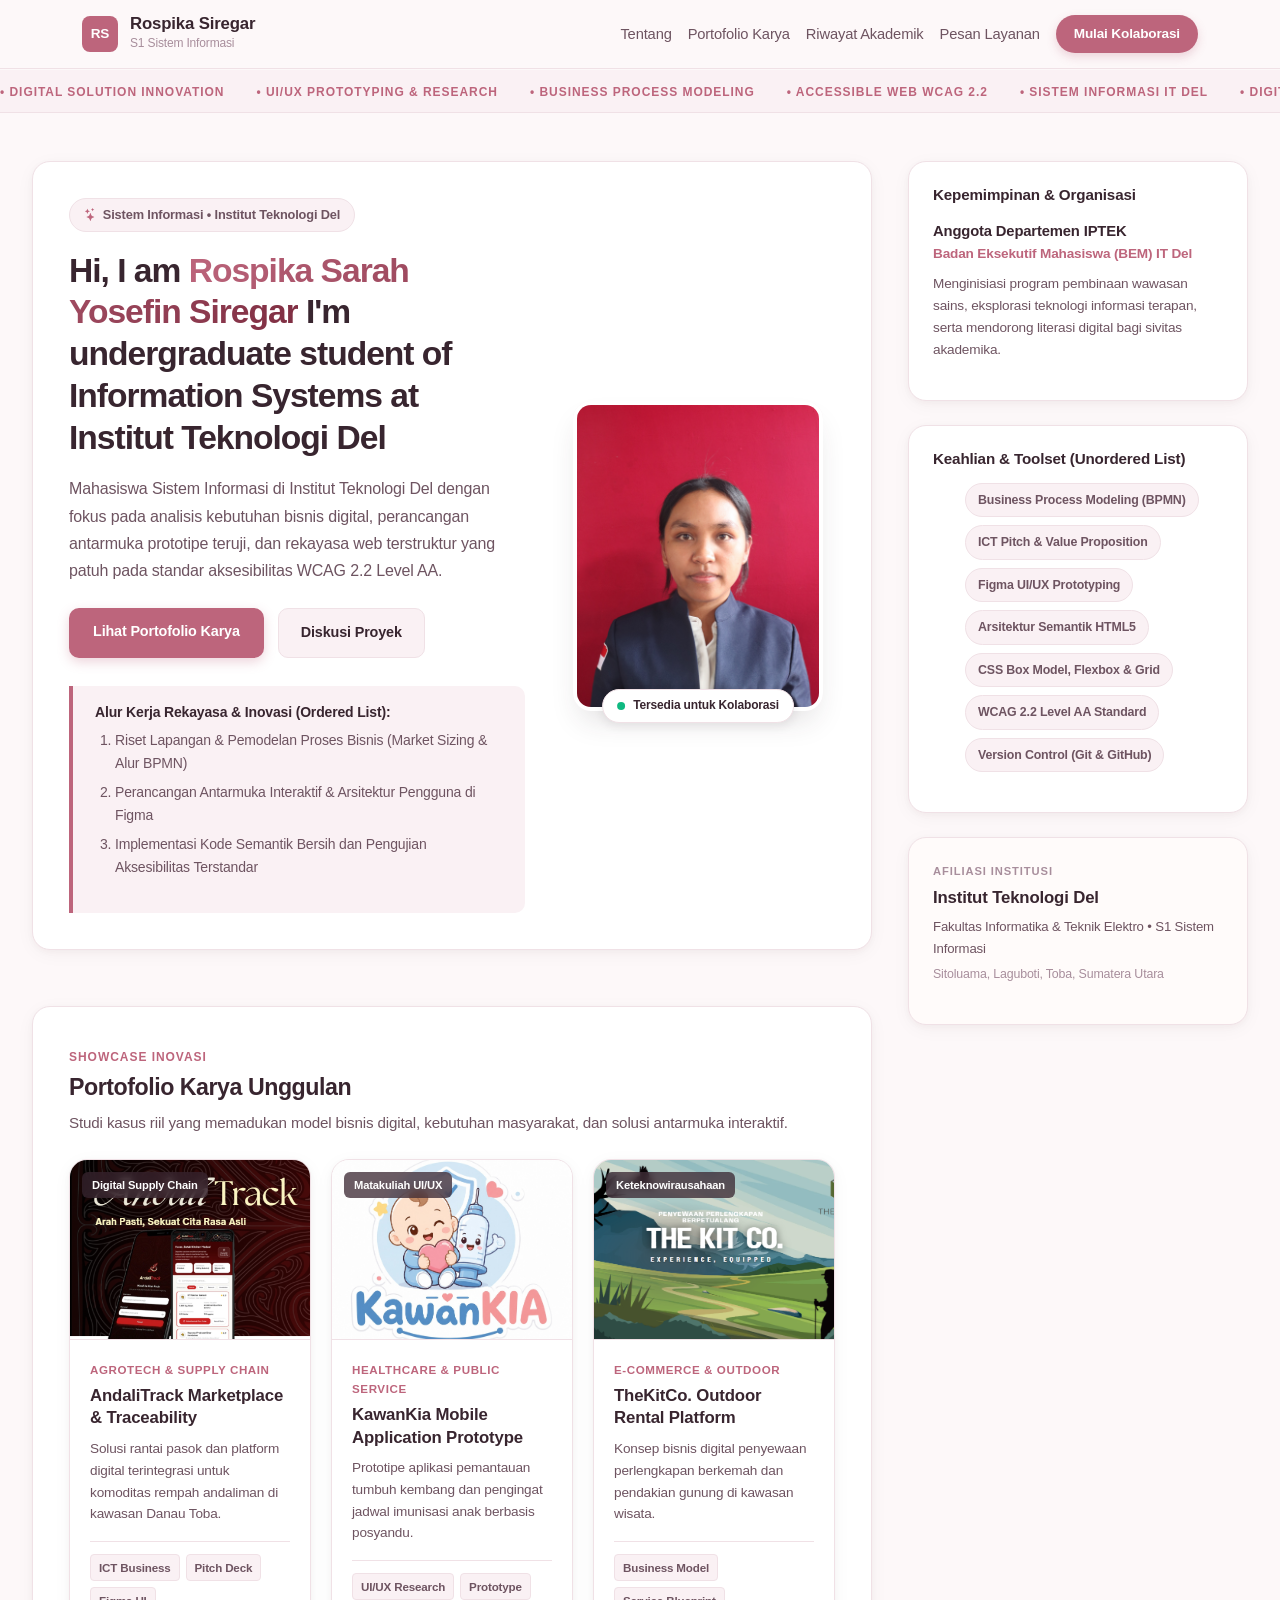
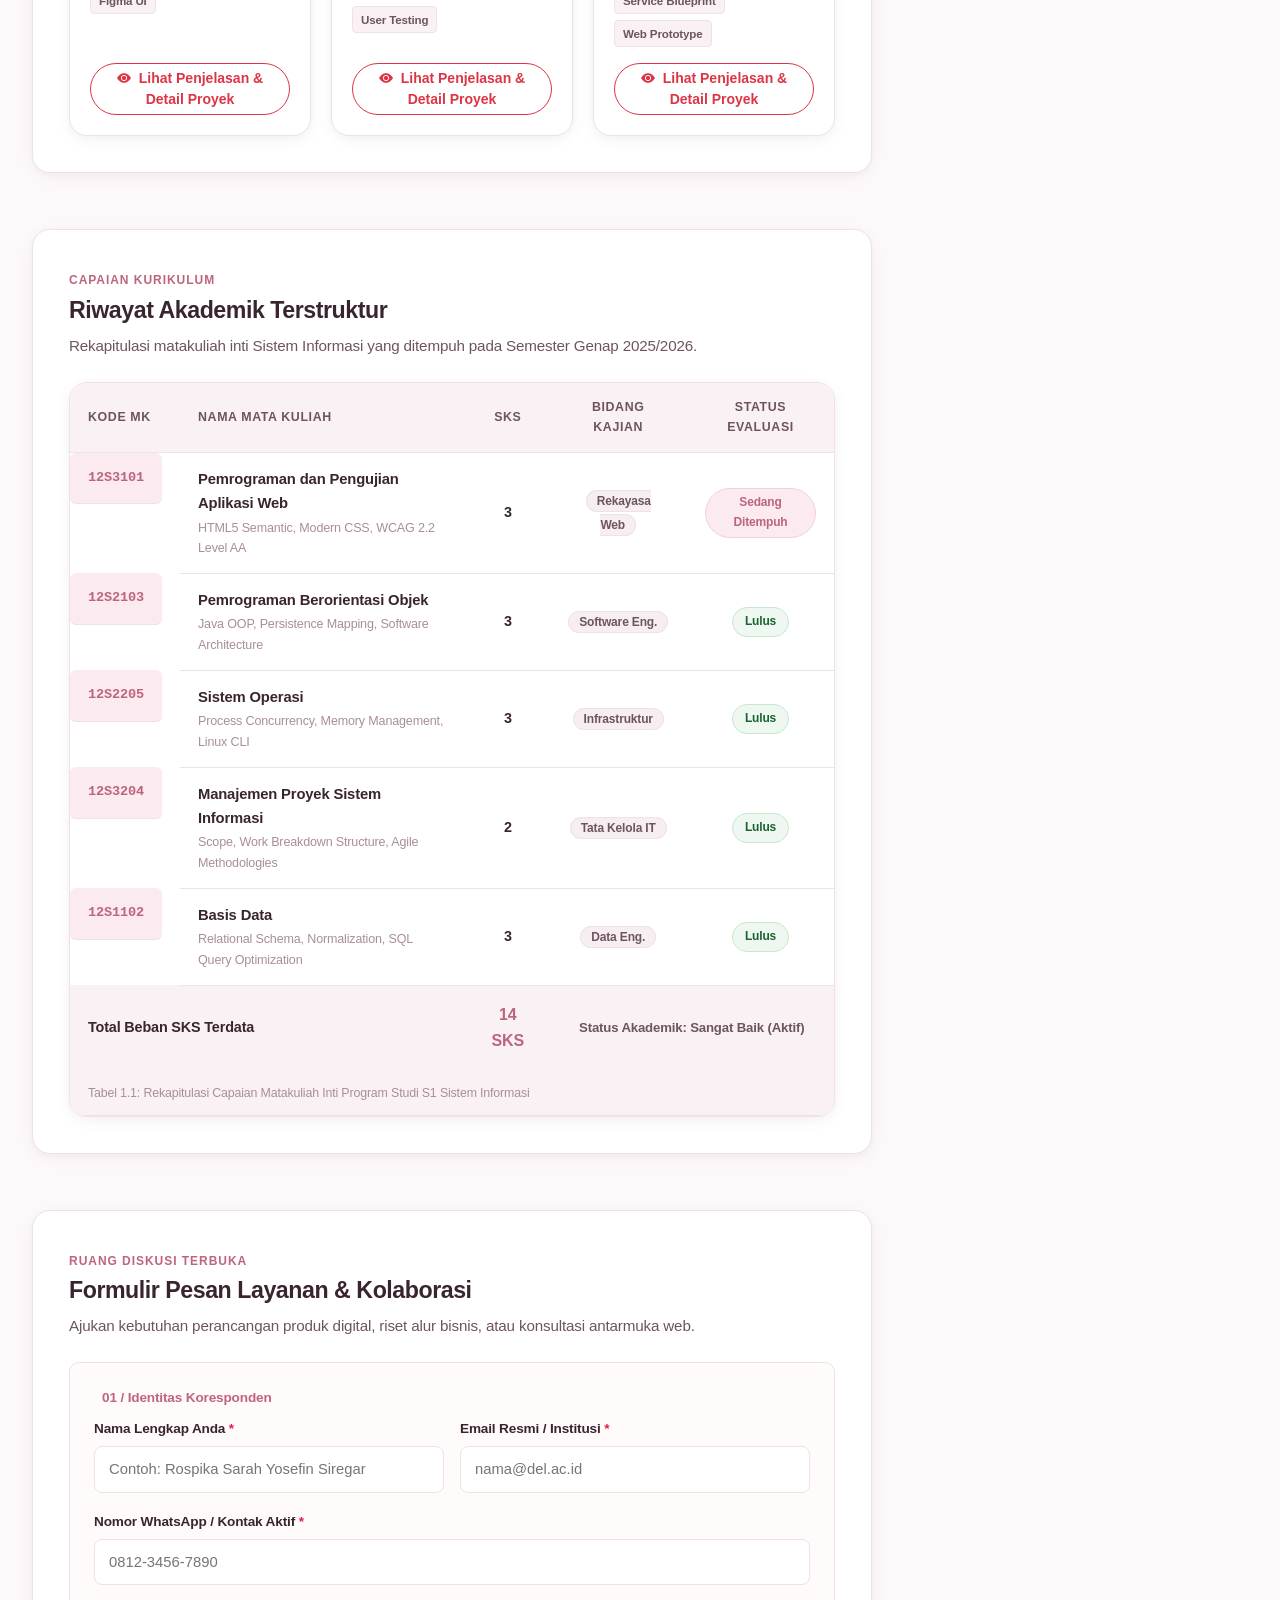
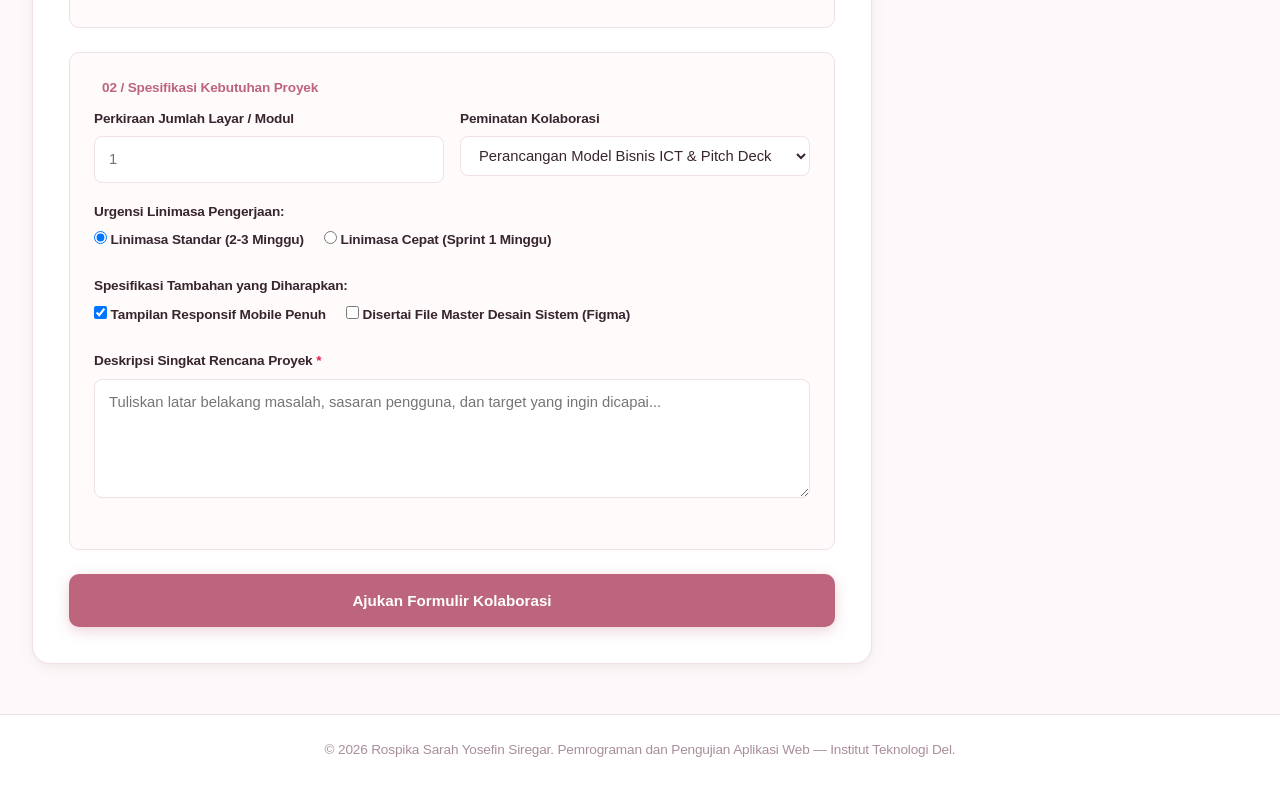
==== commit 9436e0b0: "prakweek3 update" ====
--- a/index.html
+++ b/index.html
@@ -4,577 +4,501 @@
   <meta charset="UTF-8">
   <meta name="viewport" content="width=device-width, initial-scale=1.0">
   <title>Rospika Sarah Yosefin Siregar | Portfolio Mahasiswa Sistem Informasi</title>
-
-  <!-- 1. Bootstrap 5.3.3 CSS via CDN -->
-  <link href="https://cdn.jsdelivr.net/npm/bootstrap@5.3.3/dist/css/bootstrap.min.css" rel="stylesheet">
   
-  <!-- 2. Bootstrap Icons -->
+  <!-- Bootstrap 5.3.3 CSS CDN -->
+  <link href="https://cdn.jsdelivr.net/npm/bootstrap@5.3.3/dist/css/bootstrap.min.css" rel="stylesheet" integrity="sha384-QWTKZyjpPEjISv5WaRU9OFeRpok6YctnYmDr5pNlyT2bRjXh0JMhjY6hW+ALEwIH" crossorigin="anonymous">
+  <!-- Bootstrap Icons CDN -->
   <link rel="stylesheet" href="https://cdn.jsdelivr.net/npm/bootstrap-icons@1.11.3/font/bootstrap-icons.min.css">
   
-  <!-- 3. Custom CSS Overrides (Wajib dimuat SETELAH Bootstrap) -->
-  <link rel="stylesheet" href="custom-style.css">
+  <link rel="stylesheet" href="style.css">
 </head>
-<body data-bs-spy="scroll" data-bs-target="#mainNavbar" data-bs-offset="100">
-
-  <!-- HEADER & RESPONSIVE NAVBAR DENGAN TOGGLE COLLAPSE -->
-  <header>
-    <nav id="mainNavbar" class="navbar navbar-expand-lg sticky-top custom-navbar shadow-sm py-3">
-      <div class="container">
-        <a class="navbar-brand d-flex align-items-center gap-2" href="#">
-          <span class="brand-monogram">RS</span>
-          <div class="d-flex flex-column">
-            <span class="brand-name">Rospika Siregar</span>
-            <span class="brand-sub">S1 Sistem Informasi IT Del</span>
-          </div>
-        </a>
-        <!-- Tombol Hamburger Mobile -->
-        <button class="navbar-toggler border-0" type="button" data-bs-toggle="collapse" data-bs-target="#navbarContent" aria-controls="navbarContent" aria-expanded="false" aria-label="Navigasi Menu">
-          <span class="navbar-toggler-icon"></span>
-        </button>
-
-        <div class="collapse navbar-collapse" id="navbarContent">
-          <ul class="navbar-nav ms-auto gap-lg-3 my-2 my-lg-0">
-            <li class="nav-item"><a class="nav-link active" href="#about">Tentang</a></li>
-            <li class="nav-item"><a class="nav-link" href="#projects">Portofolio</a></li>
+<body>
+
+  <!-- ========================================================== -->
+  <!-- SECTION: HEADER & NAVIGASI UTAMA (Poin Modul: Responsif Navbar) -->
+  <!-- ========================================================== -->
+  <header class="navbar navbar-expand-lg navbar-light fixed-top navbar-wrapper">
+    <div class="container">
+      <!-- Identitas Merek / Monogram -->
+      <a href="#" class="brand-monogram text-decoration-none">
+        <span class="monogram-box">RS</span>
+        <div class="brand-text">
+          <span class="brand-name">Rospika Siregar</span>
+          <span class="brand-role">S1 Sistem Informasi</span>
+        </div>
+      </a>
+      
+      <!-- Tombol Hamburger untuk Tampilan Mobile -->
+      <button class="navbar-toggler border-0" type="button" data-bs-toggle="collapse" data-bs-target="#navbarNav" aria-controls="navbarNav" aria-expanded="false" aria-label="Toggle navigation">
+        <span class="navbar-toggler-icon"></span>
+      </button>
+
+      <!-- Daftar Tautan Navigasi -->
+      <div class="collapse navbar-collapse justify-content-end" id="navbarNav">
+        <nav class="nav-links-area" aria-label="Navigasi Utama">
+          <ul class="navbar-nav align-items-lg-center gap-lg-3">
+            <li class="nav-item"><a class="nav-link" href="#about">Tentang</a></li>
+            <li class="nav-item"><a class="nav-link" href="#projects">Portofolio Karya</a></li>
             <li class="nav-item"><a class="nav-link" href="#akademik">Riwayat Akademik</a></li>
             <li class="nav-item"><a class="nav-link" href="#services">Pesan Layanan</a></li>
           </ul>
-          <a href="#services" class="btn btn-brand-action ms-lg-3 rounded-pill px-3 py-2">Mulai Diskusi</a>
+        </nav>
+        <div class="ms-lg-3 mt-3 mt-lg-0">
+          <a href="#services" class="cta-pill-nav text-decoration-none">Mulai Kolaborasi</a>
         </div>
       </div>
-    </nav>
+    </div>
   </header>
 
-  <!-- Running Ticker Kreatif CSS -->
+  <!-- Running Ticker Kreatif -->
   <div class="ticker-strip" aria-hidden="true">
     <div class="ticker-track">
-      <span>&bull; BOOTSTRAP 5.3 INTEGRATION</span>
-      <span>&bull; GEMASTIK ICT BUSINESS</span>
+      <span>&bull; DIGITAL SOLUTION INNOVATION</span>
       <span>&bull; UI/UX PROTOTYPING & RESEARCH</span>
-      <span>&bull; ADVANCED CSS SELECTORS & VARIABLES</span>
-      <span>&bull; WCAG 2.2 LEVEL AA ACCESSIBLE</span>
-      <!-- Duplicate for seamless loop -->
-      <span>&bull; BOOTSTRAP 5.3 INTEGRATION</span>
-      <span>&bull; GEMASTIK ICT BUSINESS</span>
+      <span>&bull; BUSINESS PROCESS MODELING</span>
+      <span>&bull; ACCESSIBLE WEB WCAG 2.2</span>
+      <span>&bull; SISTEM INFORMASI IT DEL</span>
+      <span>&bull; DIGITAL SOLUTION INNOVATION</span>
       <span>&bull; UI/UX PROTOTYPING & RESEARCH</span>
-      <span>&bull; ADVANCED CSS SELECTORS & VARIABLES</span>
-      <span>&bull; WCAG 2.2 LEVEL AA ACCESSIBLE</span>
+      <span>&bull; BUSINESS PROCESS MODELING</span>
+      <span>&bull; ACCESSIBLE WEB WCAG 2.2</span>
+      <span>&bull; SISTEM INFORMASI IT DEL</span>
     </div>
   </div>
 
-  <!-- CONTAINER GRID UTAMA: 8 KOLOM KONTEN + 4 KOLOM ASIDE -->
-  <div class="container my-5">
-    <div class="row g-4">
-      
-      <main class="col-lg-8">
-
-        <!-- SECTION 1: HERO SECTION -->
-        <section id="about" class="p-4 p-md-5 mb-4 custom-panel rounded-4">
-          <div class="row align-items-center g-4">
-            <div class="col-md-7">
-              <span class="badge badge-subtle mb-3 px-3 py-2 rounded-pill">
-                <i class="bi bi-mortarboard-fill me-1"></i> S1 Sistem Informasi &bull; IT Del
-              </span>
-              <h1 class="hero-headline fw-bold">
-                Menjembatani <span class="shimmer-text">Strategi Bisnis</span> & Desain Antarmuka Human-Centered.
-              </h1>
-              <p class="text-secondary mt-3 hero-pitch">
-                Mahasiswa Sistem Informasi Institut Teknologi Del yang berfokus pada analisis proses bisnis digital, perancangan prototipe produk teruji, dan rekayasa antarmuka modern yang accessible dan terstruktur rapi.
+  <!-- ========================================================== -->
+  <!-- PEMBUNGKUS UTAMA TATA LETAK GRID -->
+  <!-- ========================================================== -->
+  <div class="main-layout container my-5">
+    
+    <main class="w-100">
+
+      <!-- ========================================================== -->
+      <!-- SECTION: HERO / TENTANG SAYA (Poin Modul: Ordered List & Bio) -->
+      <!-- ========================================================== -->
+      <section id="about" class="editorial-card hero-block mb-4">
+        <div class="hero-text-side">
+          <div class="role-badge">
+            <span class="badge-sparkle" aria-hidden="true"><i class="bi bi-stars"></i></span> Sistem Informasi &bull; Institut Teknologi Del
+          </div>
+          <h1 class="hero-headline">
+            Hi, I am <span class="shimmer-text">Rospika Sarah Yosefin Siregar</span> I'm undergraduate student of Information Systems at Institut Teknologi Del
+          </h1>
+          <p class="hero-pitch">
+            Mahasiswa Sistem Informasi di Institut Teknologi Del dengan fokus pada analisis kebutuhan bisnis digital, perancangan antarmuka prototipe teruji, dan rekayasa web terstruktur yang patuh pada standar aksesibilitas WCAG 2.2 Level AA.
+          </p>
+
+          <div class="hero-actions">
+            <a href="#projects" class="btn-primary-action text-decoration-none">Lihat Portofolio Karya</a>
+            <a href="#services" class="btn-secondary-action text-decoration-none">Diskusi Proyek</a>
+          </div>
+
+          <!-- Metodologi Rekayasa (Ordered List Wajib Modul) -->
+          <div class="methodology-card">
+            <h2 class="sub-heading-method">Alur Kerja Rekayasa & Inovasi (Ordered List):</h2>
+            <ol class="workflow-steps">
+              <li>Riset Lapangan & Pemodelan Proses Bisnis (Market Sizing & Alur BPMN)</li>
+              <li>Perancangan Antarmuka Interaktif & Arsitektur Pengguna di Figma</li>
+              <li>Implementasi Kode Semantik Bersih dan Pengujian Aksesibilitas Terstandar</li>
+            </ol>
+          </div>
+        </div>
+
+        <div class="hero-visual-side">
+          <div class="portrait-container floating-portrait">
+            <img src="profil.JPG" alt="Foto Profil Rospika Sarah Yosefin Siregar" class="portrait-image">
+            <div class="status-floating-pill">
+              <span class="status-dot-pulse" aria-hidden="true"></span>
+              <span>Tersedia untuk Kolaborasi</span>
+            </div>
+          </div>
+        </div>
+      </section>
+
+      <!-- ========================================================== -->
+      <!-- SECTION: PORTOFOLIO KARYA (Poin Modul: Tombol & Bootstrap Modal + Gambar) -->
+      <!-- ========================================================== -->
+      <section id="projects" class="editorial-card interactive-hover mb-4">
+        <div class="section-intro">
+          <span class="section-kicker">Showcase Inovasi</span>
+          <h2 class="section-title">Portofolio Karya Unggulan</h2>
+          <p class="section-summary">Studi kasus riil yang memadukan model bisnis digital, kebutuhan masyarakat, dan solusi antarmuka interaktif.</p>
+        </div>
+
+        <!-- Grid 3 Kartu Portofolio -->
+        <div class="showcase-grid">
+          
+          <!-- Proyek 1: AndaliTrack -->
+          <article class="project-showcase-card">
+            <div class="card-image-wrap">
+              <img src="andalitrack.png" alt="Preview AndaliTrack" class="card-project-img">
+              <span class="card-badge-overlay">Digital Supply Chain</span>
+            </div>
+            <div class="card-content-body">
+              <span class="domain-tag">Agrotech & Supply Chain</span>
+              <h3 class="card-heading-title">AndaliTrack Marketplace & Traceability</h3>
+              <p class="card-description">
+                Solusi rantai pasok dan platform digital terintegrasi untuk komoditas rempah andaliman di kawasan Danau Toba.
               </p>
-              <div class="d-flex flex-wrap gap-2 my-4">
-                <a href="#projects" class="btn btn-brand-action rounded-3 px-4 py-2">Lihat Portofolio</a>
-                <a href="#services" class="btn btn-outline-brand rounded-3 px-4 py-2">Konsultasi Layanan</a>
-              </div>
-              <div class="p-3 bg-white rounded-3 border custom-border-light">
-                <h2 class="h6 fw-bold mb-2 text-dark">Alur Kerja Rekayasa (Ordered List):</h2>
-                <ol class="small text-secondary ps-3 mb-0">
-                  <li>Analisis Kebutuhan Bisnis & Pemodelan Proses (BPMN / BMC)</li>
-                  <li>Perancangan Antarmuka Berbasis Desain Sistem di Figma</li>
-                  <li>Pengembangan Web Semantik, Refactor Bootstrap 5, & Audit Aksesibilitas</li>
-                </ol>
-              </div>
-            </div>
-
-            <div class="col-md-5 text-center">
-              <div class="position-relative d-inline-block">
-                <div class="portrait-box floating-portrait">
-                  <img src="profil.jpg" onerror="this.onerror=null; this.src='https://images.unsplash.com/photo-1573496359142-b8d87734a5a2?w=500&auto=format&fit=crop&q=80';" alt="Foto Profil Rospika Sarah Yosefin Siregar" class="img-fluid rounded-4 shadow-sm border-white border-3">
-                </div>
-                <div class="status-chip badge bg-white text-dark shadow-sm rounded-pill px-3 py-2 border">
-                  <span class="pulse-dot me-1"></span> Terbuka untuk Kolaborasi
-                </div>
-              </div>
-            </div>
-          </div>
-        </section>
-
-        <!-- SECTION 2: GRID PORTOFOLIO (MINIMAL 4 KARTU & MODAL TRIGGERS) -->
-        <section id="projects" class="p-4 mb-4 custom-panel rounded-4">
-          <div class="d-flex justify-content-between align-items-end mb-4 flex-wrap gap-2">
-            <div>
-              <span class="text-uppercase small fw-bold text-accent">Studi Kasus Nyata</span>
-              <h2 class="h3 fw-bold mb-0">Portofolio Karya & Inovasi</h2>
-            </div>
-            <span class="badge bg-white text-secondary border px-3 py-2 rounded-pill">4 Proyek Terintegrasi</span>
-          </div>
-
-          <!-- Grid Responsif: 1 Kolom Mobile, 2 Kolom Tablet, 2 Kolom Laptop -->
-          <div class="row row-cols-1 row-cols-md-2 g-4">
-            
-            <!-- Kartu 1: AndaliTrack -->
-            <div class="col">
-              <div class="card h-100 project-card border-0 shadow-sm rounded-4 overflow-hidden">
-                <div class="project-img-wrapper position-relative">
-                  <img src="andalitrack.jpg" onerror="this.onerror=null; this.src='https://images.unsplash.com/photo-1500937386664-56d1dfef3854?w=600&auto=format&fit=crop&q=80';" class="card-img-top project-thumb" alt="AndaliTrack">
-                  <span class="position-absolute top-0 start-0 m-3 badge bg-dark-subtle text-dark border rounded-pill">GEMASTIK ICT</span>
-                </div>
-                <div class="card-body d-flex flex-column p-4">
-                  <span class="text-accent small fw-bold text-uppercase">Agrotech & Supply Chain</span>
-                  <h3 class="h5 fw-bold mt-1 card-title">AndaliTrack Traceability</h3>
-                  <p class="card-text text-secondary small flex-grow-1">
-                    Platform rantai pasok dan ketertelusuran panen andaliman di Toba, menghubungkan petani dengan pembeli industri.
-                  </p>
-                  <div class="d-flex flex-wrap gap-1 mb-3">
-                    <span class="badge badge-tag">Pitch Deck</span>
-                    <span class="badge badge-tag">ICT Business</span>
-                    <span class="badge badge-tag">Figma UI</span>
-                  </div>
-                  <button type="button" class="btn btn-outline-brand rounded-pill btn-sm w-100 py-2" data-bs-toggle="modal" data-bs-target="#modalAndalitrack">
-                    <i class="bi bi-box-arrow-up-right me-1"></i> Detail Spesifikasi Proyek
-                  </button>
-                </div>
-              </div>
-            </div>
-
-            <!-- Kartu 2: KawanKia -->
-            <div class="col">
-              <div class="card h-100 project-card border-0 shadow-sm rounded-4 overflow-hidden">
-                <div class="project-img-wrapper position-relative">
-                  <img src="kawankia.jpg" onerror="this.onerror=null; this.src='https://images.unsplash.com/photo-1576765608535-5f04d1e3f289?w=600&auto=format&fit=crop&q=80';" class="card-img-top project-thumb" alt="KawanKia">
-                  <span class="position-absolute top-0 start-0 m-3 badge bg-dark-subtle text-dark border rounded-pill">UI/UX Project</span>
-                </div>
-                <div class="card-body d-flex flex-column p-4">
-                  <span class="text-accent small fw-bold text-uppercase">Healthcare & Posyandu</span>
-                  <h3 class="h5 fw-bold mt-1 card-title">KawanKia Mobile App</h3>
-                  <p class="card-text text-secondary small flex-grow-1">
-                    Prototipe aplikasi pencatatan tumbuh kembang dan reminder jadwal imunisasi balita yang ramah keluarga.
-                  </p>
-                  <div class="d-flex flex-wrap gap-1 mb-3">
-                    <span class="badge badge-tag">User Research</span>
-                    <span class="badge badge-tag">Mobile UI</span>
-                    <span class="badge badge-tag">Accessibility</span>
-                  </div>
-                  <button type="button" class="btn btn-outline-brand rounded-pill btn-sm w-100 py-2" data-bs-toggle="modal" data-bs-target="#modalKawankia">
-                    <i class="bi bi-box-arrow-up-right me-1"></i> Detail Spesifikasi Proyek
-                  </button>
-                </div>
-              </div>
-            </div>
-
-            <!-- Kartu 3: TheKitCo. -->
-            <div class="col">
-              <div class="card h-100 project-card border-0 shadow-sm rounded-4 overflow-hidden">
-                <div class="project-img-wrapper position-relative">
-                  <img src="thekitco.jpg" onerror="this.onerror=null; this.src='https://images.unsplash.com/photo-1510312305653-8ed496efae75?w=600&auto=format&fit=crop&q=80';" class="card-img-top project-thumb" alt="TheKitCo">
-                  <span class="position-absolute top-0 start-0 m-3 badge bg-dark-subtle text-dark border rounded-pill">Technopreneur</span>
-                </div>
-                <div class="card-body d-flex flex-column p-4">
-                  <span class="text-accent small fw-bold text-uppercase">Outdoor Rental Service</span>
-                  <h3 class="h5 fw-bold mt-1 card-title">TheKitCo. Gear Rental</h3>
-                  <p class="card-text text-secondary small flex-grow-1">
-                    Solusi platform reservasi perlengkapan camping dan pendakian gunung berbasis sistem jaminan kelayakan.
-                  </p>
-                  <div class="d-flex flex-wrap gap-1 mb-3">
-                    <span class="badge badge-tag">BMC Model</span>
-                    <span class="badge badge-tag">Service Flow</span>
-                    <span class="badge badge-tag">Web UI</span>
-                  </div>
-                  <button type="button" class="btn btn-outline-brand rounded-pill btn-sm w-100 py-2" data-bs-toggle="modal" data-bs-target="#modalThekitco">
-                    <i class="bi bi-box-arrow-up-right me-1"></i> Detail Spesifikasi Proyek
-                  </button>
-                </div>
-              </div>
-            </div>
-
-            <!-- Kartu 4: Park-IT (Studi Kasus ke-4 Penegasan Mandiri) -->
-            <div class="col">
-              <div class="card h-100 project-card border-0 shadow-sm rounded-4 overflow-hidden">
-                <div class="project-img-wrapper position-relative">
-                  <img src="https://images.unsplash.com/photo-1506521781263-d8422e82f27a?w=600&auto=format&fit=crop&q=80" class="card-img-top project-thumb" alt="Park-IT">
-                  <span class="position-absolute top-0 start-0 m-3 badge bg-dark-subtle text-dark border rounded-pill">Java OOP & DB</span>
-                </div>
-                <div class="card-body d-flex flex-column p-4">
-                  <span class="text-accent small fw-bold text-uppercase">Smart Parking System</span>
-                  <h3 class="h5 fw-bold mt-1 card-title">Park-IT Management System</h3>
-                  <p class="card-text text-secondary small flex-grow-1">
-                    Aplikasi manajemen alokasi parkir kendaraan kampus dengan ORM Hibernate/JPA dan penyimpanan basis data relasional.
-                  </p>
-                  <div class="d-flex flex-wrap gap-1 mb-3">
-                    <span class="badge badge-tag">Java JPA</span>
-                    <span class="badge badge-tag">SQL Server</span>
-                    <span class="badge badge-tag">OOP Logic</span>
-                  </div>
-                  <button type="button" class="btn btn-outline-brand rounded-pill btn-sm w-100 py-2" data-bs-toggle="modal" data-bs-target="#modalParkit">
-                    <i class="bi bi-box-arrow-up-right me-1"></i> Detail Spesifikasi Proyek
-                  </button>
-                </div>
-              </div>
-            </div>
-
-          </div>
-        </section>
-
-        <!-- SECTION 3: RIWAYAT AKADEMIK (DATA TABULAR BOOTSTRAP) -->
-        <section id="akademik" class="p-4 mb-4 custom-panel rounded-4">
-          <div class="mb-4">
-            <span class="text-uppercase small fw-bold text-accent">Kurikulum Semester Genap 2025/2026</span>
-            <h2 class="h3 fw-bold mb-0">Riwayat Akademik Terstruktur</h2>
-          </div>
-
-          <div class="table-responsive bg-white rounded-3 border custom-border-light shadow-sm">
-            <table class="table table-hover align-middle mb-0 custom-academic-table">
-              <caption class="px-3 small text-muted">Tabel 1.1: Rekapitulasi Capaian Matakuliah Inti S1 Sistem Informasi IT Del</caption>
-              <thead class="table-light">
-                <tr>
-                  <th scope="col" class="py-3 px-3">Kode MK</th>
-                  <th scope="col" class="py-3">Mata Kuliah & Fokus</th>
-                  <th scope="col" class="py-3 text-center">SKS</th>
-                  <th scope="col" class="py-3 text-center">Bidang</th>
-                  <th scope="col" class="py-3 text-center">Status</th>
+              <div class="tech-stack-row mb-3">
+                <span>ICT Business</span>
+                <span>Pitch Deck</span>
+                <span>Figma UI</span>
+              </div>
+              <!-- Tombol Pemicu Modal Khusus dengan Atribut Data Lengkap -->
+              <button type="button" class="btn btn-outline-danger btn-sm rounded-pill w-100 fw-bold mt-auto" 
+                      data-bs-toggle="modal" 
+                      data-bs-target="#projectModal" 
+                      data-title="AndaliTrack Marketplace & Traceability" 
+                      data-category="Agrotech & Supply Chain (Digital Platform)" 
+                      data-img="andalitrack.png"
+                      data-desc="AndaliTrack adalah platform rantai pasok digital inovatif yang dikembangkan untuk mengatasi permasalahan distribusi rempah andaliman di kawasan Danau Toba. Sistem ini menghubungkan petani lokal secara langsung dengan pembeli skala industri, dilengkapi fitur pelacakan panen berbasis QR, serta kalkulasi estimasi harga pasar secara transparan.">
+                <i class="bi bi-eye-fill me-1"></i> Lihat Penjelasan & Detail Proyek
+              </button>
+            </div>
+          </article>
+
+          <!-- Proyek 2: KawanKia -->
+          <article class="project-showcase-card">
+            <div class="card-image-wrap">
+              <img src="kawankia.jpg" alt="Preview KawanKia" class="card-project-img">
+              <span class="card-badge-overlay">Matakuliah UI/UX</span>
+            </div>
+            <div class="card-content-body">
+              <span class="domain-tag">Healthcare & Public Service</span>
+              <h3 class="card-heading-title">KawanKia Mobile Application Prototype</h3>
+              <p class="card-description">
+                Prototipe aplikasi pemantauan tumbuh kembang dan pengingat jadwal imunisasi anak berbasis posyandu.
+              </p>
+              <div class="tech-stack-row mb-3">
+                <span>UI/UX Research</span>
+                <span>Prototype</span>
+                <span>User Testing</span>
+              </div>
+              <!-- Tombol Pemicu Modal -->
+              <button type="button" class="btn btn-outline-danger btn-sm rounded-pill w-100 fw-bold mt-auto" 
+                      data-bs-toggle="modal" 
+                      data-bs-target="#projectModal" 
+                      data-title="KawanKia Mobile Application Prototype" 
+                      data-category="Healthcare & Public Service (UI/UX Research)" 
+                      data-img="kawankia.jpg"
+                      data-desc="KawanKia dirancang untuk membantu orang tua memantau grafik tumbuh kembang anak serta mengelola jadwal posyandu secara digital. Melalui riset pengguna mendalam, aplikasi ini mengusung desain yang ramah pengguna (user-friendly), aksesibilitas tinggi bagi ibu rumah tangga, dan sistem notifikasi pengingat imunisasi otomatis.">
+                <i class="bi bi-eye-fill me-1"></i> Lihat Penjelasan & Detail Proyek
+              </button>
+            </div>
+          </article>
+
+          <!-- Proyek 3: TheKitCo. -->
+          <article class="project-showcase-card">
+            <div class="card-image-wrap">
+              <img src="thekitco.png" alt="Preview TheKitCo" class="card-project-img">
+              <span class="card-badge-overlay">Keteknowirausahaan</span>
+            </div>
+            <div class="card-content-body">
+              <span class="domain-tag">E-Commerce & Outdoor</span>
+              <h3 class="card-heading-title">TheKitCo. Outdoor Rental Platform</h3>
+              <p class="card-description">
+                Konsep bisnis digital penyewaan perlengkapan berkemah dan pendakian gunung di kawasan wisata.
+              </p>
+              <div class="tech-stack-row mb-3">
+                <span>Business Model</span>
+                <span>Service Blueprint</span>
+                <span>Web Prototype</span>
+              </div>
+              <!-- Tombol Pemicu Modal -->
+              <button type="button" class="btn btn-outline-danger btn-sm rounded-pill w-100 fw-bold mt-auto" 
+                      data-bs-toggle="modal" 
+                      data-bs-target="#projectModal" 
+                      data-title="TheKitCo. Outdoor Rental Platform" 
+                      data-category="E-Commerce & Outdoor (Keteknowirausahaan)" 
+                      data-img="thekitco.png"
+                      data-desc="TheKitCo adalah platform penyewaan alat outdoor terpadu yang memberikan kemudahan bagi pendaki dalam memesan perlengkapan berkualitas tinggi. Proyek ini mencakup perancangan Business Model Canvas (BMC), alur pemesanan logistik alat, jaminan kebersihan, serta integrasi sistem pembayaran digital instan.">
+                <i class="bi bi-eye-fill me-1"></i> Lihat Penjelasan & Detail Proyek
+              </button>
+            </div>
+          </article>
+
+        </div>
+      </section>
+
+      <!-- ========================================================== -->
+      <!-- SECTION: RIWAYAT AKADEMIK (Poin Modul: Semantic Table) -->
+      <!-- ========================================================== -->
+      <section id="akademik" class="editorial-card interactive-hover mb-4">
+        <div class="section-intro">
+          <span class="section-kicker">Capaian Kurikulum</span>
+          <h2 class="section-title">Riwayat Akademik Terstruktur</h2>
+          <p class="section-summary">Rekapitulasi matakuliah inti Sistem Informasi yang ditempuh pada Semester Genap 2025/2026.</p>
+        </div>
+
+        <div class="table-card-wrapper">
+          <div class="table-scroll-layer">
+            <table class="academic-table">
+              <caption>Tabel 1.1: Rekapitulasi Capaian Matakuliah Inti Program Studi S1 Sistem Informasi</caption>
+              <thead>
+                <tr>
+                  <th scope="col" class="th-code">Kode MK</th>
+                  <th scope="col">Nama Mata Kuliah</th>
+                  <th scope="col" class="text-center">SKS</th>
+                  <th scope="col" class="text-center">Bidang Kajian</th>
+                  <th scope="col" class="text-center">Status Evaluasi</th>
                 </tr>
               </thead>
               <tbody>
                 <tr>
-                  <th scope="row" class="px-3 fw-bold text-accent">12S3101</th>
+                  <th scope="row" class="code-badge">12S3101</th>
                   <td>
-                    <div class="fw-bold">Pemrograman & Pengujian Aplikasi Web</div>
-                    <div class="small text-muted">Bootstrap 5, Semantic HTML5, WCAG 2.2 AA</div>
+                    <div class="subject-title">Pemrograman dan Pengujian Aplikasi Web</div>
+                    <div class="subject-sub">HTML5 Semantic, Modern CSS, WCAG 2.2 Level AA</div>
                   </td>
-                  <td class="text-center fw-bold">3</td>
-                  <td class="text-center"><span class="badge badge-subtle">Web Dev</span></td>
-                  <td class="text-center"><span class="badge bg-warning-subtle text-warning border rounded-pill">Sedang Ditempuh</span></td>
-                </tr>
-                <tr>
-                  <th scope="row" class="px-3 fw-bold text-accent">12S2103</th>
+                  <td class="text-center bold-sks">3</td>
+                  <td class="text-center"><span class="category-pill">Rekayasa Web</span></td>
+                  <td class="text-center"><span class="status-badge-progress">Sedang Ditempuh</span></td>
+                </tr>
+                <tr>
+                  <th scope="row" class="code-badge">12S2103</th>
                   <td>
-                    <div class="fw-bold">Pemrograman Berorientasi Objek</div>
-                    <div class="small text-muted">Java Collections, Persistence Architecture</div>
+                    <div class="subject-title">Pemrograman Berorientasi Objek</div>
+                    <div class="subject-sub">Java OOP, Persistence Mapping, Software Architecture</div>
                   </td>
-                  <td class="text-center fw-bold">3</td>
-                  <td class="text-center"><span class="badge badge-subtle">Software Eng.</span></td>
-                  <td class="text-center"><span class="badge bg-success-subtle text-success border rounded-pill">Lulus</span></td>
-                </tr>
-                <tr>
-                  <th scope="row" class="px-3 fw-bold text-accent">12S2205</th>
+                  <td class="text-center bold-sks">3</td>
+                  <td class="text-center"><span class="category-pill">Software Eng.</span></td>
+                  <td class="text-center"><span class="status-badge-success">Lulus</span></td>
+                </tr>
+                <tr>
+                  <th scope="row" class="code-badge">12S2205</th>
                   <td>
-                    <div class="fw-bold">Sistem Operasi</div>
-                    <div class="small text-muted">Process Management, Shared Memory, Linux</div>
+                    <div class="subject-title">Sistem Operasi</div>
+                    <div class="subject-sub">Process Concurrency, Memory Management, Linux CLI</div>
                   </td>
-                  <td class="text-center fw-bold">3</td>
-                  <td class="text-center"><span class="badge badge-subtle">Infrastructure</span></td>
-                  <td class="text-center"><span class="badge bg-success-subtle text-success border rounded-pill">Lulus</span></td>
-                </tr>
-                <tr>
-                  <th scope="row" class="px-3 fw-bold text-accent">12S3204</th>
+                  <td class="text-center bold-sks">3</td>
+                  <td class="text-center"><span class="category-pill">Infrastruktur</span></td>
+                  <td class="text-center"><span class="status-badge-success">Lulus</span></td>
+                </tr>
+                <tr>
+                  <th scope="row" class="code-badge">12S3204</th>
                   <td>
-                    <div class="fw-bold">Manajemen Proyek Sistem Informasi</div>
-                    <div class="small text-muted">Scope Management, WBS, Agile Lifecycle</div>
+                    <div class="subject-title">Manajemen Proyek Sistem Informasi</div>
+                    <div class="subject-sub">Scope, Work Breakdown Structure, Agile Methodologies</div>
                   </td>
-                  <td class="text-center fw-bold">2</td>
-                  <td class="text-center"><span class="badge badge-subtle">IT Governance</span></td>
-                  <td class="text-center"><span class="badge bg-success-subtle text-success border rounded-pill">Lulus</span></td>
-                </tr>
-                <tr>
-                  <th scope="row" class="px-3 fw-bold text-accent">12S1102</th>
+                  <td class="text-center bold-sks">2</td>
+                  <td class="text-center"><span class="category-pill">Tata Kelola IT</span></td>
+                  <td class="text-center"><span class="status-badge-success">Lulus</span></td>
+                </tr>
+                <tr>
+                  <th scope="row" class="code-badge">12S1102</th>
                   <td>
-                    <div class="fw-bold">Basis Data</div>
-                    <div class="small text-muted">Relational Normalization, SQL Query Tuning</div>
+                    <div class="subject-title">Basis Data</div>
+                    <div class="subject-sub">Relational Schema, Normalization, SQL Query Optimization</div>
                   </td>
-                  <td class="text-center fw-bold">3</td>
-                  <td class="text-center"><span class="badge badge-subtle">Data Eng.</span></td>
-                  <td class="text-center"><span class="badge bg-success-subtle text-success border rounded-pill">Lulus</span></td>
-                </tr>
-              </tbody>
-              <tfoot class="table-light">
-                <tr>
-                  <td colspan="2" class="px-3 fw-bold">Total SKS Terdata</td>
-                  <td class="text-center fw-bold text-accent fs-6">14</td>
-                  <td colspan="2" class="text-center small text-secondary">Evaluasi Akademik Sangat Baik (Aktif)</td>
+                  <td class="text-center bold-sks">3</td>
+                  <td class="text-center"><span class="category-pill">Data Eng.</span></td>
+                  <td class="text-center"><span class="status-badge-success">Lulus</span></td>
+                </tr>
+              </thead>
+              <tfoot>
+                <tr>
+                  <td colspan="2" class="tfoot-label">Total Beban SKS Terdata</td>
+                  <td class="text-center tfoot-val">14 SKS</td>
+                  <td colspan="2" class="text-center tfoot-sub">Status Akademik: Sangat Baik (Aktif)</td>
                 </tr>
               </tfoot>
             </table>
           </div>
-        </section>
-
-        <!-- SECTION 4: FORMULIR MODERNISASI (FLOATING LABELS, INPUT GROUP, VALIDATION) -->
-        <section id="services" class="p-4 p-md-5 mb-4 custom-panel rounded-4">
-          <div class="mb-4">
-            <span class="text-uppercase small fw-bold text-accent">Kolaborasi & Konsultasi</span>
-            <h2 class="h3 fw-bold mb-0">Formulir Reservasi Layanan Modern</h2>
-            <p class="text-secondary small mt-1">Menggunakan standardisasi komponen Bootstrap 5 dengan umpan balik validasi visual.</p>
-          </div>
-
-          <form class="needs-validation" novalidate>
-            
-            <fieldset class="p-4 bg-white rounded-3 border custom-border-light mb-4">
-              <legend class="float-none w-auto px-2 fs-6 fw-bold text-accent">01 / Identitas Koresponden</legend>
-              
-              <div class="row g-3">
-                <div class="col-md-6">
-                  <!-- Floating Label dengan Validasi -->
-                  <div class="form-floating">
-                    <input type="text" class="form-control custom-input" id="floatingName" placeholder="Nama Lengkap" required>
-                    <label for="floatingName"><i class="bi bi-person me-1"></i> Nama Lengkap *</label>
-                    <div class="valid-feedback">Nama telah diisi dengan benar.</div>
-                    <div class="invalid-feedback">Nama lengkap wajib dicantumkan.</div>
-                  </div>
-                </div>
-
-                <div class="col-md-6">
-                  <!-- Input Group Berikon + Floating Label -->
-                  <div class="form-floating">
-                    <input type="email" class="form-control custom-input" id="floatingEmail" placeholder="nama@del.ac.id" required>
-                    <label for="floatingEmail"><i class="bi bi-envelope me-1"></i> Email Institusi / Bisnis *</label>
-                    <div class="valid-feedback">Format email valid.</div>
-                    <div class="invalid-feedback">Alamat email valid wajib disertakan.</div>
-                  </div>
-                </div>
-
-                <div class="col-12">
-                  <!-- Input Group dengan Awalan Ikon Telepon -->
-                  <div class="input-group has-validation">
-                    <span class="input-group-text bg-light text-muted border-end-0"><i class="bi bi-whatsapp"></i></span>
-                    <div class="form-floating is-invalid flex-grow-1">
-                      <input type="tel" class="form-control custom-input border-start-0" id="floatingPhone" placeholder="081234567890" required>
-                      <label for="floatingPhone">Nomor WhatsApp Aktif *</label>
-                    </div>
-                    <div class="invalid-feedback">Nomor kontak aktif wajib dicantumkan.</div>
-                  </div>
-                </div>
-              </div>
-            </fieldset>
-
-            <fieldset class="p-4 bg-white rounded-3 border custom-border-light mb-4">
-              <legend class="float-none w-auto px-2 fs-6 fw-bold text-accent">02 / Spesifikasi Kebutuhan Proyek</legend>
-              
-              <div class="row g-3">
-                <div class="col-md-6">
-                  <div class="form-floating">
-                    <select class="form-select custom-input" id="floatingCategory" required>
-                      <option value="" selected disabled>Pilih domain kolaborasi...</option>
-                      <option value="1">Perancangan Model Bisnis ICT & Pitch Deck</option>
-                      <option value="2">UI/UX Prototyping & Riset Pengguna (Figma)</option>
-                      <option value="3">Frontend Web Semantik & Aksesibilitas WCAG</option>
-                    </select>
-                    <label for="floatingCategory"><i class="bi bi-diagram-3 me-1"></i> Domain Layanan</label>
-                    <div class="invalid-feedback">Silakan pilih salah satu domain layanan.</div>
-                  </div>
-                </div>
-
-                <div class="col-md-6">
-                  <div class="form-floating">
-                    <input type="number" class="form-control custom-input" id="floatingScope" min="1" max="25" placeholder="5" value="1">
-                    <label for="floatingScope"><i class="bi bi-layers me-1"></i> Estimasi Modul / Layar</label>
-                  </div>
-                </div>
-
-                <div class="col-12">
-                  <div class="form-floating">
-                    <textarea class="form-control custom-input" placeholder="Tuliskan gambaran proyek..." id="floatingDetails" style="height: 120px" required></textarea>
-                    <label for="floatingDetails"><i class="bi bi-pencil me-1"></i> Uraian Ringkas Masalah & Tujuan *</label>
-                    <div class="invalid-feedback">Uraian ringkas proyek wajib diisi.</div>
-                  </div>
-                </div>
-
-                <div class="col-12 mt-3">
-                  <!-- Checkbox Bootstrap Wajib -->
-                  <div class="form-check">
-                    <input class="form-check-input custom-checkbox" type="checkbox" value="" id="agreementCheck" required>
-                    <label class="form-check-label small text-secondary" for="agreementCheck">
-                      Saya mengonfirmasi bahwa data yang saya kirimkan adalah valid dan menyetujui ketentuan kolaborasi akademik/profesional.
-                    </label>
-                    <div class="invalid-feedback">Anda wajib mencentang persetujuan ini sebelum mengirimkan formulir.</div>
-                  </div>
-                </div>
-              </div>
-            </fieldset>
-
-            <button class="btn btn-brand-action w-100 py-3 rounded-3 fw-bold shadow-sm" type="submit">
-              <i class="bi bi-send-fill me-2"></i> Ajukan Permintaan Konsultasi Layanan
-            </button>
-          </form>
-        </section>
-
-      </main>
-
-      <!-- ASIDE / SIDEBAR SEMANTIK (4 KOLOM DESKTOP) -->
-      <aside class="col-lg-4">
-        
-        <!-- Kartu 1: Organisasi BEM IPTEK -->
-        <div class="p-4 mb-4 custom-panel rounded-4 shadow-sm">
-          <div class="d-flex align-items-center gap-2 mb-3">
-            <i class="bi bi-people-fill text-accent fs-4"></i>
-            <h3 class="h5 fw-bold mb-0">Organisasi Mahasiswa</h3>
-          </div>
-          <div class="fw-bold text-dark">Anggota Departemen IPTEK</div>
-          <div class="small text-accent fw-bold mb-2">BEM Institut Teknologi Del</div>
-          <p class="small text-secondary mb-0">
-            Menginisiasi program wawasan sains dan teknologi informasi serta menyelenggarakan fasilitas eksplorasi rekayasa perangkat lunak bagi mahasiswa.
+        </div>
+      </section>
+
+      <!-- ========================================================== -->
+      <!-- SECTION: FORMULIR LAYANAN (Poin Modul: Semantic Form & WCAG Focus) -->
+      <!-- ========================================================== -->
+      <section id="services" class="editorial-card interactive-hover">
+        <div class="section-intro">
+          <span class="section-kicker">Ruang Diskusi Terbuka</span>
+          <h2 class="section-title">Formulir Pesan Layanan & Kolaborasi</h2>
+          <p class="section-summary">Ajukan kebutuhan perancangan produk digital, riset alur bisnis, atau konsultasi antarmuka web.</p>
+        </div>
+
+        <form class="consultation-form" action="#" method="POST">
+          
+          <fieldset class="clean-fieldset">
+            <legend>01 / Identitas Koresponden</legend>
+
+            <div class="grid-form-row">
+              <div class="form-control-item">
+                <label for="fullName">Nama Lengkap Anda <span class="required-indicator">*</span></label>
+                <input type="text" id="fullName" name="fullName" class="form-text-input" required placeholder="Contoh: Rospika Sarah Yosefin Siregar">
+              </div>
+
+              <div class="form-control-item">
+                <label for="userEmail">Email Resmi / Institusi <span class="required-indicator">*</span></label>
+                <input type="email" id="userEmail" name="userEmail" class="form-text-input" required placeholder="nama@del.ac.id">
+              </div>
+            </div>
+
+            <div class="form-control-item">
+              <label for="userPhone">Nomor WhatsApp / Kontak Aktif <span class="required-indicator">*</span></label>
+              <input type="tel" id="userPhone" name="userPhone" class="form-text-input" required placeholder="0812-3456-7890">
+            </div>
+          </fieldset>
+
+          <fieldset class="clean-fieldset">
+            <legend>02 / Spesifikasi Kebutuhan Proyek</legend>
+
+            <div class="grid-form-row">
+              <div class="form-control-item">
+                <label for="pageScope">Perkiraan Jumlah Layar / Modul</label>
+                <input type="number" id="pageScope" name="pageScope" class="form-text-input" min="1" max="30" placeholder="1">
+              </div>
+
+              <div class="form-control-item">
+                <label for="serviceCategory">Peminatan Kolaborasi</label>
+                <select id="serviceCategory" name="serviceCategory" class="form-text-input">
+                  <option value="ict-business">Perancangan Model Bisnis ICT & Pitch Deck</option>
+                  <option value="uiux-prototype">UI/UX Prototyping & Riset Pengguna (Figma)</option>
+                  <option value="accessible-web">Frontend Semantik HTML5 & Aksesibilitas WCAG</option>
+                </select>
+              </div>
+            </div>
+
+            <div class="form-control-item">
+              <span class="label-heading">Urgensi Linimasa Pengerjaan:</span>
+              <div class="inline-options-wrap">
+                <label class="custom-radio-label">
+                  <input type="radio" name="projectTimeline" value="normal" checked> Linimasa Standar (2-3 Minggu)
+                </label>
+                <label class="custom-radio-label">
+                  <input type="radio" name="projectTimeline" value="express"> Linimasa Cepat (Sprint 1 Minggu)
+                </label>
+              </div>
+            </div>
+
+            <div class="form-control-item">
+              <span class="label-heading">Spesifikasi Tambahan yang Diharapkan:</span>
+              <div class="inline-options-wrap">
+                <label class="custom-check-label">
+                  <input type="checkbox" name="reqResponsive" value="yes" checked> Tampilan Responsif Mobile Penuh
+                </label>
+                <label class="custom-check-label">
+                  <input type="checkbox" name="reqFigma" value="yes"> Disertai File Master Desain Sistem (Figma)
+                </label>
+              </div>
+            </div>
+
+            <div class="form-control-item">
+              <label for="projectDetails">Deskripsi Singkat Rencana Proyek <span class="required-indicator">*</span></label>
+              <textarea id="projectDetails" name="projectDetails" rows="4" class="form-text-input" required placeholder="Tuliskan latar belakang masalah, sasaran pengguna, dan target yang ingin dicapai..."></textarea>
+            </div>
+          </fieldset>
+
+          <button type="submit" class="submit-button">Ajukan Formulir Kolaborasi</button>
+        </form>
+      </section>
+
+    </main>
+
+    <!-- ========================================================== -->
+    <!-- SECTION: SIDEBAR / ASIDE (Poin Modul: Unordered List & Organization) -->
+    <!-- ========================================================== -->
+    <aside class="sidebar-column">
+      
+      <!-- Widget Organisasi: BEM IT Del IPTEK -->
+      <div class="aside-panel-card interactive-hover">
+        <h3 class="panel-heading">Kepemimpinan & Organisasi</h3>
+        <div class="org-item">
+          <div class="org-role">Anggota Departemen IPTEK</div>
+          <div class="org-name">Badan Eksekutif Mahasiswa (BEM) IT Del</div>
+          <p class="org-desc">
+            Menginisiasi program pembinaan wawasan sains, eksplorasi teknologi informasi terapan, serta mendorong literasi digital bagi sivitas akademika.
           </p>
         </div>
-
-        <!-- Kartu 2: Keahlian (Unordered List Bootstrap Badges) -->
-        <div class="p-4 mb-4 custom-panel rounded-4 shadow-sm">
-          <div class="d-flex align-items-center gap-2 mb-3">
-            <i class="bi bi-tools text-accent fs-4"></i>
-            <h3 class="h5 fw-bold mb-0">Keahlian & Toolset (UL)</h3>
-          </div>
-          <ul class="list-unstyled d-flex flex-wrap gap-2 mb-0">
-            <li><span class="badge badge-tag py-2 px-3">Bootstrap 5.3 CDN</span></li>
-            <li><span class="badge badge-tag py-2 px-3">HTML5 Semantic</span></li>
-            <li><span class="badge badge-tag py-2 px-3">Advanced CSS Selectors</span></li>
-            <li><span class="badge badge-tag py-2 px-3">CSS Variables (:root)</span></li>
-            <li><span class="badge badge-tag py-2 px-3">Figma Prototyping</span></li>
-            <li><span class="badge badge-tag py-2 px-3">WCAG 2.2 Level AA</span></li>
-            <li><span class="badge badge-tag py-2 px-3">Git & GitHub Pages</span></li>
-          </ul>
-        </div>
-
-        <!-- Kartu 3: Afiliasi Institusi Kampus -->
-        <div class="p-4 custom-panel rounded-4 shadow-sm border-start border-4 border-accent">
-          <span class="text-uppercase small text-muted fw-bold">Afiliasi Kampus</span>
-          <div class="fw-bold fs-5 text-dark mt-1">Institut Teknologi Del</div>
-          <div class="small text-secondary">FITE &bull; S1 Sistem Informasi</div>
-          <div class="small text-muted mt-2"><i class="bi bi-geo-alt me-1"></i> Sitoluama, Laguboti, Toba</div>
-        </div>
-
-      </aside>
-
-    </div>
+      </div>
+
+      <!-- Widget Keahlian Teknis (Unordered List Wajib Modul) -->
+      <div class="aside-panel-card interactive-hover">
+        <h3 class="panel-heading">Keahlian & Toolset (Unordered List)</h3>
+        <ul class="skills-pill-list">
+          <li>Business Process Modeling (BPMN)</li>
+          <li>ICT Pitch & Value Proposition</li>
+          <li>Figma UI/UX Prototyping</li>
+          <li>Arsitektur Semantik HTML5</li>
+          <li>CSS Box Model, Flexbox & Grid</li>
+          <li>WCAG 2.2 Level AA Standard</li>
+          <li>Version Control (Git & GitHub)</li>
+        </ul>
+      </div>
+
+      <!-- Widget Afiliasi Akademik -->
+      <div class="aside-panel-card highlight-panel">
+        <div class="badge-mini">Afiliasi Institusi</div>
+        <div class="inst-title">Institut Teknologi Del</div>
+        <p class="inst-sub">Fakultas Informatika & Teknik Elektro &bull; S1 Sistem Informasi</p>
+        <p class="inst-loc">Sitoluama, Laguboti, Toba, Sumatera Utara</p>
+      </div>
+
+    </aside>
+
   </div>
 
-  <!-- FOOTER SEMANTIK -->
-  <footer class="bg-white border-top custom-border-light py-4 mt-5">
-    <div class="container text-center text-secondary small">
-      <p class="mb-1">&copy; 2026 Rospika Sarah Yosefin Siregar. Pemrograman & Pengujian Aplikasi Web &bull; Institut Teknologi Del.</p>
-      <p class="text-muted mb-0">Refactored to Bootstrap 5.3 & Advanced CSS Overrides (Week 3 Assignment).</p>
+  <!-- ========================================================== -->
+  <!-- SECTION: FOOTER -->
+  <!-- ========================================================== -->
+  <footer class="site-footer">
+    <div class="footer-content">
+      <p>&copy; 2026 Rospika Sarah Yosefin Siregar. Pemrograman dan Pengujian Aplikasi Web — Institut Teknologi Del.</p>
     </div>
   </footer>
 
-  <!-- =======================================================
-       BOOTSTRAP 5 MODAL DIALOGS (MINIMAL 2 DENGAN ISI BERBEDA)
-       ======================================================= -->
-
-  <!-- Modal 1: Detail AndaliTrack -->
-  <div class="modal fade" id="modalAndalitrack" tabindex="-1" aria-labelledby="modalAndalitrackLabel" aria-hidden="true">
+  <!-- ========================================================== -->
+  <!-- BOOTSTRAP 5 MODAL DIALOG UNTUK DETAIL PROYEK & GAMBAR -->
+  <!-- ========================================================== -->
+  <div class="modal fade" id="projectModal" tabindex="-1" aria-labelledby="projectModalLabel" aria-hidden="true">
     <div class="modal-dialog modal-dialog-centered modal-lg">
-      <div class="modal-content rounded-4 border-0 shadow">
-        <div class="modal-header border-0 pb-0">
-          <h1 class="modal-title fs-5 fw-bold" id="modalAndalitrackLabel">
-            <i class="bi bi-award-fill text-accent me-2"></i> AndaliTrack &mdash; Solusi Agrotech Andaliman
-          </h1>
-          <button type="button" class="btn-close" data-bs-dismiss="modal" aria-label="Tutup"></button>
-        </div>
-        <div class="modal-body p-4">
-          <p class="text-secondary">
-            <strong>AndaliTrack</strong> merupakan gagasan model bisnis TIK yang dirancang untuk kompetisi nasional <strong>GEMASTIK Divisi ICT Business</strong>. Solusi ini menjawab persoalan fluktuasi harga komoditas andaliman dan rantai distribusi yang panjang di wilayah Toba.
-          </p>
-          <h6 class="fw-bold mt-3 text-dark">Deliverables & Arsitektur Solusi:</h6>
-          <ul class="small text-secondary ps-3">
-            <li><strong>Model Bisnis:</strong> Pitch deck komprehensif, Business Model Canvas (BMC), dan analisis TAM-SAM-SOM.</li>
-            <li><strong>Traceability System:</strong> Pelacakan batch panen rempah berbasis QR Code untuk jaminan mutu industri.</li>
-            <li><strong>UI/UX:</strong> Prototipe alur transaksi digital antara kelompok tani lokal dan mitra pembeli skala besar.</li>
-          </ul>
-        </div>
-        <div class="modal-footer border-0">
-          <button type="button" class="btn btn-secondary rounded-pill px-4" data-bs-dismiss="modal">Tutup Dialog</button>
+      <div class="modal-content border-0 shadow-lg" style="border-radius: 18px;">
+        <div class="modal-header border-bottom-0 pb-0 pt-4 px-4">
+          <span class="badge bg-light text-secondary border px-3 py-1 rounded-pill" id="modalCategory">Kategori Proyek</span>
+          <button type="button" class="btn-close" data-bs-dismiss="modal" aria-label="Close"></button>
+        </div>
+        <div class="modal-body px-4 py-3">
+          <h3 class="modal-title fs-4 fw-bold text-dark mb-3" id="projectModalLabel">Judul Proyek</h3>
+          
+          <!-- Gambar Terkait Proyek di Dalam Modal -->
+          <div class="mb-3 rounded-3 overflow-hidden border bg-light" style="max-height: 280px;">
+            <img id="modalImage" src="" alt="Ilustrasi Proyek" class="w-100 h-100 object-fit-cover" style="max-height: 280px;">
+          </div>
+
+          <p class="text-secondary lh-base fs-6" id="modalDesc">Penjelasan detail mengenai proyek ini akan tampil secara dinamis.</p>
+          
+          <div class="alert alert-light border mt-3 small text-secondary">
+            <i class="bi bi-person-workspace text-danger me-2"></i><strong>Peran Pengembang:</strong> Bertanggung jawab penuh sebagai <em>Frontend & UI/UX Developer</em> dalam merancang dialog interaktif, integrasi visual modern, serta memastikan kenyamanan aksesibilitas pengguna.
+          </div>
+        </div>
+        <div class="modal-footer border-top-0 pb-4 px-4">
+          <button type="button" class="btn btn-secondary btn-sm px-4 rounded-pill" data-bs-dismiss="modal">Tutup Penjelasan</button>
         </div>
       </div>
     </div>
   </div>
 
-  <!-- Modal 2: Detail KawanKia -->
-  <div class="modal fade" id="modalKawankia" tabindex="-1" aria-labelledby="modalKawankiaLabel" aria-hidden="true">
-    <div class="modal-dialog modal-dialog-centered modal-lg">
-      <div class="modal-content rounded-4 border-0 shadow">
-        <div class="modal-header border-0 pb-0">
-          <h1 class="modal-title fs-5 fw-bold" id="modalKawankiaLabel">
-            <i class="bi bi-heart-pulse-fill text-accent me-2"></i> KawanKia &mdash; Monitoring Imunisasi Anak
-          </h1>
-          <button type="button" class="btn-close" data-bs-dismiss="modal" aria-label="Tutup"></button>
-        </div>
-        <div class="modal-body p-4">
-          <p class="text-secondary">
-            <strong>KawanKia</strong> adalah prototipe aplikasi mobile layanan kesehatan masyarakat yang berfokus membantu ibu dan kader Posyandu dalam mendokumentasikan serta memantau jadwal vaksinasi wajib balita.
-          </p>
-          <h6 class="fw-bold mt-3 text-dark">Metodologi & Pengujian UI/UX:</h6>
-          <ul class="small text-secondary ps-3">
-            <li><strong>User Research:</strong> Wawancara terstruktur bersama orang tua dan pengelola layanan posyandu balita.</li>
-            <li><strong>Accessibility Testing:</strong> Mengadopsi kontras warna berstandar WCAG 2.2 AA untuk kemudahan membaca di ruang terbuka.</li>
-            <li><strong>High-Fidelity Prototype:</strong> Alur notifikasi berkala, kartu digital tumbuh kembang, dan direktori faskes terdekat.</li>
-          </ul>
-        </div>
-        <div class="modal-footer border-0">
-          <button type="button" class="btn btn-secondary rounded-pill px-4" data-bs-dismiss="modal">Tutup Dialog</button>
-        </div>
-      </div>
-    </div>
-  </div>
-
-  <!-- Modal 3: Detail TheKitCo -->
-  <div class="modal fade" id="modalThekitco" tabindex="-1" aria-labelledby="modalThekitcoLabel" aria-hidden="true">
-    <div class="modal-dialog modal-dialog-centered">
-      <div class="modal-content rounded-4 border-0 shadow">
-        <div class="modal-header border-0 pb-0">
-          <h1 class="modal-title fs-5 fw-bold" id="modalThekitcoLabel">TheKitCo. Outdoor Rental</h1>
-          <button type="button" class="btn-close" data-bs-dismiss="modal" aria-label="Tutup"></button>
-        </div>
-        <div class="modal-body p-4 text-secondary small">
-          Platform digital penyewaan alat kegiatan pendakian gunung dan berkemah yang mengutamakan inspeksi keamanan alat, fleksibilitas durasi sewa, dan integrasi pemandu lokal.
-        </div>
-        <div class="modal-footer border-0">
-          <button type="button" class="btn btn-secondary rounded-pill px-4" data-bs-dismiss="modal">Tutup</button>
-        </div>
-      </div>
-    </div>
-  </div>
-
-  <!-- Modal 4: Detail Park-IT -->
-  <div class="modal fade" id="modalParkit" tabindex="-1" aria-labelledby="modalParkitLabel" aria-hidden="true">
-    <div class="modal-dialog modal-dialog-centered">
-      <div class="modal-content rounded-4 border-0 shadow">
-        <div class="modal-header border-0 pb-0">
-          <h1 class="modal-title fs-5 fw-bold" id="modalParkitLabel">Park-IT Management System</h1>
-          <button type="button" class="btn-close" data-bs-dismiss="modal" aria-label="Tutup"></button>
-        </div>
-        <div class="modal-body p-4 text-secondary small">
-          Sistem alokasi slot parkir kampus berbasis Java Object-Oriented Programming, menerapkan persistence architecture dengan Hibernate/JPA dan SQL Server.
-        </div>
-        <div class="modal-footer border-0">
-          <button type="button" class="btn btn-secondary rounded-pill px-4" data-bs-dismiss="modal">Tutup</button>
-        </div>
-      </div>
-    </div>
-  </div>
-
-  <!-- BOOTSTRAP 5.3 JS BUNDLE VIA CDN (Wajib untuk Modal & Navbar Collapse) -->
-  <script src="https://cdn.jsdelivr.net/npm/bootstrap@5.3.3/dist/js/bootstrap.bundle.min.js"></script>
-
-  <!-- Script Validasi Form Bawaan Bootstrap (Client-Side Validation) -->
+  <!-- Bootstrap 5.3.3 JS Bundle CDN -->
+  <script src="https://cdn.jsdelivr.net/npm/bootstrap@5.3.3/dist/js/bootstrap.bundle.min.js" integrity="sha384-YvpcrYf0tY3lHB60NNkmXc5s9fDVZLESaAA55NDzOxhy9GkcIdslK1eN7N6jIeHz" crossorigin="anonymous"></script>
+  
+  <!-- Skrip Penggerak Dinamis Data ke Modal -->
   <script>
-    (() => {
-      'use strict'
-      const forms = document.querySelectorAll('.needs-validation')
-      Array.from(forms).forEach(form => {
-        form.addEventListener('submit', event => {
-          if (!form.checkValidity()) {
-            event.preventDefault()
-            event.stopPropagation()
-          }
-          form.classList.add('was-validated')
-        }, false)
-      })
-    })()
+    const projectModal = document.getElementById('projectModal');
+    if (projectModal) {
+      projectModal.addEventListener('show.bs.modal', event => {
+        const button = event.relatedTarget;
+        const title = button.getAttribute('data-title');
+        const category = button.getAttribute('data-category');
+        const desc = button.getAttribute('data-desc');
+        const imgSrc = button.getAttribute('data-img');
+
+        projectModal.querySelector('.modal-title').textContent = title;
+        projectModal.querySelector('#modalCategory').textContent = category;
+        projectModal.querySelector('#modalDesc').textContent = desc;
+        projectModal.querySelector('#modalImage').src = imgSrc;
+      });
+    }
   </script>
 </body>
 </html>
--- a/style.css
+++ b/style.css
@@ -0,0 +1,903 @@
+/* ==========================================================
+   SECTION 1: THE CSS BOX MODEL & UNIVERSAL RESET (Wajib Modul)
+   ========================================================== */
+*, *::before, *::after {
+  box-sizing: border-box;
+  margin: 0;
+  padding: 0;
+}
+
+/* ==========================================================
+   SECTION 2: PALET WARNA 60-30-10 & VARIABEL GLOBAL (:root)
+   ========================================================== */
+:root {
+  /* 60% Dominan Netral (Soft Blush & Warm White Background) */
+  --bg-sand: #fdf8f9;
+  --bg-card: #ffffff;
+  
+  /* 30% Struktur & Tipografi (Plum Gelap & Border Lembut) */
+  --text-primary: #38252f;      
+  --text-secondary: #6e5461;    
+  --text-light: #a88e9c;        
+  --border-delicate: #f0e1e6;   
+  --card-subtle: #faf1f4;       
+  
+  /* 10% Aksen Aksi (Warm Dusty Rose / Mauve Pink) */
+  --accent-action: #bd657c;
+  --accent-action-hover: #a35066;
+  --accent-tint: #fbeaf0;
+  --accent-tag-border: #f4cfdc;
+  
+  /* Radius & Bayangan */
+  --radius-card: 18px;
+  --radius-input: 10px;
+  --shadow-warm: 0 4px 20px -2px rgba(56, 37, 47, 0.05), 0 2px 6px rgba(56, 37, 47, 0.03);
+}
+
+body {
+  font-family: -apple-system, BlinkMacSystemFont, "Segoe UI", Roboto, "Helvetica Neue", sans-serif;
+  background-color: var(--bg-sand);
+  color: var(--text-primary);
+  line-height: 1.65;
+  letter-spacing: -0.01em;
+  overflow-x: hidden;
+}
+
+/* ==========================================================
+   SECTION 3: NAVBAR ELEGAN & RUNNING TICKER
+   ========================================================== */
+.navbar-wrapper {
+  background-color: rgba(253, 248, 249, 0.94) !important;
+  backdrop-filter: blur(12px);
+  border-bottom: 1px solid var(--border-delicate);
+  padding-top: 14px;
+  padding-bottom: 14px;
+}
+
+.brand-monogram {
+  display: flex;
+  align-items: center;
+  gap: 12px;
+}
+
+.monogram-box {
+  background-color: var(--accent-action);
+  color: #ffffff;
+  font-size: 0.85rem;
+  font-weight: 700;
+  width: 36px;
+  height: 36px;
+  display: flex;
+  align-items: center;
+  justify-content: center;
+  border-radius: 8px;
+  transition: transform 0.3s ease;
+}
+
+.brand-monogram:hover .monogram-box {
+  transform: rotate(6deg) scale(1.05);
+}
+
+.brand-text {
+  display: flex;
+  flex-direction: column;
+}
+
+.brand-name {
+  font-weight: 700;
+  font-size: 1.05rem;
+  color: var(--text-primary);
+  line-height: 1.2;
+}
+
+.brand-role {
+  font-size: 0.75rem;
+  color: var(--text-light);
+  font-weight: 500;
+}
+
+.nav-links-area .nav-link {
+  color: var(--text-secondary) !important;
+  font-size: 0.92rem;
+  font-weight: 500;
+  position: relative;
+  transition: color 0.2s ease;
+  padding: 0 !important;
+}
+
+.nav-links-area .nav-link:hover {
+  color: var(--accent-action) !important;
+}
+
+.cta-pill-nav {
+  display: inline-block;
+  background-color: var(--accent-action);
+  color: #ffffff;
+  padding: 8px 18px;
+  border-radius: 999px;
+  font-size: 0.85rem;
+  font-weight: 600;
+  box-shadow: 0 4px 10px rgba(189, 101, 124, 0.25);
+  transition: background-color 0.2s ease, transform 0.2s ease;
+}
+
+.cta-pill-nav:hover {
+  background-color: var(--accent-action-hover);
+  color: #ffffff;
+  transform: translateY(-2px);
+}
+
+/* Running Ticker */
+.ticker-strip {
+  background-color: var(--card-subtle);
+  border-bottom: 1px solid var(--border-delicate);
+  padding: 8px 0;
+  overflow: hidden;
+  white-space: nowrap;
+  user-select: none;
+  margin-top: 70px;
+}
+
+.ticker-track {
+  display: inline-flex;
+  gap: 32px;
+  font-size: 0.75rem;
+  font-weight: 700;
+  letter-spacing: 0.08em;
+  color: var(--accent-action);
+  animation: scrollTicker 24s linear infinite;
+}
+
+.ticker-strip:hover .ticker-track {
+  animation-play-state: paused;
+}
+
+@keyframes scrollTicker {
+  0% { transform: translateX(0); }
+  100% { transform: translateX(-50%); }
+}
+
+/* ==========================================================
+   SECTION 4: TATA LETAK UTAMA (CSS GRID)
+   ========================================================== */
+.main-layout {
+  max-width: 1240px !important;
+  display: grid;
+  grid-template-columns: 1fr 340px;
+  gap: 36px;
+  align-items: start;
+}
+
+main {
+  display: flex;
+  flex-direction: column;
+  gap: 32px;
+}
+
+.sidebar-column {
+  display: flex;
+  flex-direction: column;
+  gap: 24px;
+}
+
+/* ==========================================================
+   SECTION 5: EDITORIAL CARD DESIGN & HOVER STYLES
+   ========================================================== */
+.editorial-card {
+  background-color: var(--bg-card);
+  border: 1px solid var(--border-delicate);
+  border-radius: var(--radius-card);
+  padding: 36px;
+  box-shadow: var(--shadow-warm);
+  transition: transform 0.3s ease, box-shadow 0.3s ease;
+}
+
+.interactive-hover:hover {
+  transform: translateY(-3px);
+  box-shadow: 0 10px 28px -4px rgba(189, 101, 124, 0.12);
+}
+
+.section-intro {
+  margin-bottom: 24px;
+}
+
+.section-kicker {
+  font-size: 0.75rem;
+  font-weight: 700;
+  text-transform: uppercase;
+  letter-spacing: 0.08em;
+  color: var(--accent-action);
+}
+
+.section-title {
+  font-size: 1.45rem;
+  font-weight: 700;
+  color: var(--text-primary);
+  margin-top: 4px;
+  letter-spacing: -0.02em;
+}
+
+.section-summary {
+  font-size: 0.95rem;
+  color: var(--text-secondary);
+  margin-top: 6px;
+}
+
+/* ==========================================================
+   SECTION 6: HERO SECTION (TENTANG SAYA)
+   ========================================================== */
+.hero-block {
+  display: grid;
+  grid-template-columns: 1.25fr 0.75fr;
+  gap: 36px;
+  align-items: center;
+}
+
+.role-badge {
+  display: inline-flex;
+  align-items: center;
+  gap: 6px;
+  background-color: var(--card-subtle);
+  color: var(--text-secondary);
+  font-size: 0.8rem;
+  font-weight: 600;
+  padding: 5px 14px;
+  border-radius: 999px;
+  margin-bottom: 18px;
+  border: 1px solid var(--border-delicate);
+}
+
+.badge-sparkle {
+  color: var(--accent-action);
+}
+
+.hero-headline {
+  font-size: 2.1rem;
+  line-height: 1.25;
+  font-weight: 800;
+  color: var(--text-primary);
+  letter-spacing: -0.03em;
+  margin-bottom: 16px;
+}
+
+.shimmer-text {
+  background: linear-gradient(120deg, #bd657c 0%, #802f43 50%, #bd657c 100%);
+  background-size: 200% auto;
+  -webkit-background-clip: text;
+  -webkit-text-fill-color: transparent;
+  animation: shimmerGradient 4s ease-in-out infinite alternate;
+}
+
+@keyframes shimmerGradient {
+  0% { background-position: 0% 50%; }
+  100% { background-position: 100% 50%; }
+}
+
+.hero-pitch {
+  font-size: 1rem;
+  color: var(--text-secondary);
+  line-height: 1.7;
+  margin-bottom: 24px;
+}
+
+.hero-actions {
+  display: flex;
+  gap: 14px;
+  margin-bottom: 28px;
+}
+
+.btn-primary-action {
+  background-color: var(--accent-action);
+  color: #ffffff;
+  font-size: 0.9rem;
+  font-weight: 600;
+  padding: 12px 24px;
+  border-radius: var(--radius-input);
+  box-shadow: 0 4px 12px rgba(189, 101, 124, 0.28);
+  transition: all 0.25s ease;
+}
+
+.btn-primary-action:hover {
+  background-color: var(--accent-action-hover);
+  color: #ffffff;
+  transform: translateY(-2px);
+}
+
+.btn-secondary-action {
+  background-color: var(--card-subtle);
+  color: var(--text-primary);
+  border: 1px solid var(--border-delicate);
+  font-size: 0.9rem;
+  font-weight: 600;
+  padding: 12px 22px;
+  border-radius: var(--radius-input);
+  transition: background-color 0.2s ease, transform 0.2s ease;
+}
+
+.btn-secondary-action:hover {
+  background-color: #f6e6ec;
+  color: var(--text-primary);
+  transform: translateY(-2px);
+}
+
+.methodology-card {
+  background-color: var(--card-subtle);
+  border-left: 4px solid var(--accent-action);
+  padding: 18px 22px;
+  border-radius: 0 var(--radius-input) var(--radius-input) 0;
+}
+
+.sub-heading-method {
+  font-size: 0.875rem;
+  font-weight: 700;
+  color: var(--text-primary);
+  margin-bottom: 8px;
+}
+
+.workflow-steps {
+  padding-left: 20px;
+  font-size: 0.875rem;
+  color: var(--text-secondary);
+}
+
+.workflow-steps li {
+  margin-bottom: 6px;
+}
+
+/* Portrait Visual Hero */
+.hero-visual-side {
+  display: flex;
+  justify-content: center;
+}
+
+.portrait-container {
+  position: relative;
+  width: 250px;
+  height: 310px;
+  background-color: var(--card-subtle);
+  border-radius: var(--radius-card);
+}
+
+.floating-portrait {
+  animation: floatMotion 5s ease-in-out infinite;
+}
+
+@keyframes floatMotion {
+  0%, 100% { transform: translateY(0px); }
+  50% { transform: translateY(-8px); }
+}
+
+.portrait-image {
+  display: block;
+  width: 100%;
+  height: 100%;
+  object-fit: cover;
+  object-position: center top;
+  border-radius: var(--radius-card);
+  border: 4px solid #ffffff;
+  box-shadow: 0 16px 30px -8px rgba(56, 37, 47, 0.15);
+  background-color: var(--card-subtle);
+}
+
+.status-floating-pill {
+  position: absolute;
+  bottom: -12px;
+  left: 50%;
+  transform: translateX(-50%);
+  background-color: #ffffff;
+  border: 1px solid var(--border-delicate);
+  padding: 6px 14px;
+  border-radius: 999px;
+  display: flex;
+  align-items: center;
+  gap: 8px;
+  font-size: 0.75rem;
+  font-weight: 600;
+  color: var(--text-primary);
+  white-space: nowrap;
+  box-shadow: 0 4px 10px rgba(56, 37, 47, 0.08);
+}
+
+.status-dot-pulse {
+  width: 8px;
+  height: 8px;
+  border-radius: 50%;
+  background-color: #10b981;
+  animation: pulseGreen 2s infinite;
+}
+
+@keyframes pulseGreen {
+  0% { box-shadow: 0 0 0 0 rgba(16, 185, 129, 0.6); }
+  70% { box-shadow: 0 0 0 7px rgba(16, 185, 129, 0); }
+  100% { box-shadow: 0 0 0 0 rgba(16, 185, 129, 0); }
+}
+
+/* ==========================================================
+   SECTION 7: GALERI KARTU PORTOFOLIO KARYA
+   ========================================================== */
+.showcase-grid {
+  display: grid;
+  grid-template-columns: repeat(3, 1fr);
+  gap: 20px;
+}
+
+.project-showcase-card {
+  background-color: #ffffff;
+  border: 1px solid var(--border-delicate);
+  border-radius: var(--radius-card);
+  overflow: hidden;
+  display: flex;
+  flex-direction: column;
+  box-shadow: var(--shadow-warm);
+  transition: transform 0.25s ease, box-shadow 0.25s ease;
+}
+
+.project-showcase-card:hover {
+  transform: translateY(-4px);
+  box-shadow: 0 12px 24px -4px rgba(189, 101, 124, 0.18);
+}
+
+.card-image-wrap {
+  position: relative;
+  width: 100%;
+  height: 180px;
+  overflow: hidden;
+  background-color: var(--card-subtle);
+  border-bottom: 1px solid var(--border-delicate);
+}
+
+.card-project-img {
+  width: 100%;
+  height: 100%;
+  object-fit: cover;
+  object-position: center;
+  transition: transform 0.3s ease;
+}
+
+.project-showcase-card:hover .card-project-img {
+  transform: scale(1.05);
+}
+
+.card-badge-overlay {
+  position: absolute;
+  top: 12px;
+  left: 12px;
+  background: rgba(56, 37, 47, 0.75);
+  backdrop-filter: blur(4px);
+  color: #ffffff;
+  font-size: 0.7rem;
+  font-weight: 700;
+  padding: 4px 10px;
+  border-radius: 6px;
+}
+
+.card-content-body {
+  padding: 20px;
+  display: flex;
+  flex-direction: column;
+  flex-grow: 1;
+}
+
+.domain-tag {
+  font-size: 0.725rem;
+  font-weight: 700;
+  text-transform: uppercase;
+  letter-spacing: 0.05em;
+  color: var(--accent-action);
+  margin-bottom: 6px;
+}
+
+.card-heading-title {
+  font-size: 1.05rem;
+  font-weight: 700;
+  color: var(--text-primary);
+  margin-bottom: 8px;
+  line-height: 1.35;
+}
+
+.card-description {
+  font-size: 0.85rem;
+  color: var(--text-secondary);
+  line-height: 1.6;
+  margin-bottom: 16px;
+}
+
+.tech-stack-row {
+  display: flex;
+  flex-wrap: wrap;
+  gap: 6px;
+  border-top: 1px solid var(--border-delicate);
+  padding-top: 12px;
+}
+
+.tech-stack-row span {
+  background-color: var(--card-subtle);
+  color: var(--text-secondary);
+  font-size: 0.725rem;
+  font-weight: 600;
+  padding: 3px 8px;
+  border-radius: 4px;
+  border: 1px solid var(--border-delicate);
+}
+
+/* ==========================================================
+   SECTION 8: TABEL RIWAYAT AKADEMIK
+   ========================================================== */
+.table-card-wrapper {
+  background-color: #ffffff;
+  border: 1px solid var(--border-delicate);
+  border-radius: var(--radius-card);
+  overflow: hidden;
+  box-shadow: var(--shadow-warm);
+}
+
+.table-scroll-layer {
+  overflow-x: auto;
+}
+
+.academic-table {
+  width: 100%;
+  border-collapse: collapse;
+  font-size: 0.9rem;
+}
+
+.academic-table caption {
+  font-size: 0.775rem;
+  color: var(--text-light);
+  text-align: left;
+  padding: 12px 18px;
+  background-color: var(--card-subtle);
+  border-bottom: 1px solid var(--border-delicate);
+}
+
+.academic-table th, .academic-table td {
+  padding: 14px 18px;
+  border-bottom: 1px solid var(--border-delicate);
+  vertical-align: middle;
+}
+
+.academic-table thead th {
+  background-color: var(--card-subtle);
+  font-size: 0.775rem;
+  font-weight: 700;
+  text-transform: uppercase;
+  letter-spacing: 0.05em;
+  color: var(--text-secondary);
+}
+
+.th-code {
+  width: 110px;
+}
+
+.code-badge {
+  font-family: monospace;
+  font-weight: 700;
+  color: var(--accent-action);
+  background-color: var(--accent-tint);
+  padding: 4px 8px;
+  border-radius: 6px;
+  display: inline-block;
+  font-size: 0.85rem;
+}
+
+.subject-title {
+  font-weight: 700;
+  color: var(--text-primary);
+  font-size: 0.925rem;
+}
+
+.subject-sub {
+  font-size: 0.785rem;
+  color: var(--text-light);
+  margin-top: 2px;
+}
+
+.bold-sks {
+  font-weight: 700;
+  color: var(--text-primary);
+}
+
+.category-pill {
+  background-color: #f7eef2;
+  color: var(--text-secondary);
+  font-size: 0.75rem;
+  font-weight: 600;
+  padding: 3px 10px;
+  border-radius: 999px;
+  border: 1px solid var(--border-delicate);
+}
+
+.status-badge-success {
+  background-color: #eef7f0;
+  color: #1b6330;
+  border: 1px solid #c8e7cf;
+  font-size: 0.75rem;
+  font-weight: 700;
+  padding: 4px 12px;
+  border-radius: 999px;
+  display: inline-block;
+}
+
+.status-badge-progress {
+  background-color: var(--accent-tint);
+  color: var(--accent-action);
+  border: 1px solid var(--accent-tag-border);
+  font-size: 0.75rem;
+  font-weight: 700;
+  padding: 4px 12px;
+  border-radius: 999px;
+  display: inline-block;
+}
+
+.text-center {
+  text-align: center;
+}
+
+.academic-table tfoot td {
+  background-color: var(--card-subtle);
+  padding: 16px 18px;
+  border-bottom: none;
+}
+
+.tfoot-label {
+  font-weight: 700;
+  color: var(--text-primary);
+}
+
+.tfoot-val {
+  font-weight: 800;
+  font-size: 1rem;
+  color: var(--accent-action);
+}
+
+.tfoot-sub {
+  font-size: 0.825rem;
+  font-weight: 600;
+  color: var(--text-secondary);
+}
+
+/* ==========================================================
+   SECTION 9: FORMULIR LAYANAN & FOKUS WCAG
+   ========================================================== */
+.clean-fieldset {
+  border: 1px solid var(--border-delicate);
+  border-radius: var(--radius-input);
+  padding: 24px;
+  margin-bottom: 24px;
+  background-color: #fffbfa;
+}
+
+.clean-fieldset legend {
+  font-size: 0.85rem;
+  font-weight: 700;
+  color: var(--accent-action);
+  padding: 0 8px;
+}
+
+.grid-form-row {
+  display: flex;
+  gap: 16px;
+}
+
+.form-control-item {
+  margin-bottom: 18px;
+  flex: 1;
+}
+
+.form-control-item label, .label-heading {
+  display: block;
+  font-size: 0.85rem;
+  font-weight: 600;
+  margin-bottom: 6px;
+  color: var(--text-primary);
+}
+
+.required-indicator {
+  color: #e11d48;
+}
+
+.form-text-input {
+  width: 100%;
+  padding: 10px 14px;
+  font-size: 0.925rem;
+  border: 1px solid var(--border-delicate);
+  border-radius: 8px;
+  background-color: #ffffff;
+  color: var(--text-primary);
+  transition: border-color 0.2s, box-shadow 0.2s;
+}
+
+.form-text-input:focus {
+  outline: none;
+  border-color: var(--accent-action);
+  box-shadow: 0 0 0 3.5px rgba(189, 101, 124, 0.22);
+}
+
+.inline-options-wrap {
+  display: flex;
+  gap: 20px;
+  margin-top: 6px;
+}
+
+.custom-radio-label, .custom-check-label {
+  display: inline-flex;
+  align-items: center;
+  gap: 8px;
+  font-size: 0.85rem;
+  font-weight: 500;
+  color: var(--text-secondary);
+  cursor: pointer;
+}
+
+.submit-button {
+  width: 100%;
+  background-color: var(--accent-action);
+  color: #ffffff;
+  border: none;
+  padding: 14px;
+  border-radius: var(--radius-input);
+  font-size: 0.95rem;
+  font-weight: 700;
+  cursor: pointer;
+  box-shadow: 0 4px 14px rgba(189, 101, 124, 0.28);
+  transition: background-color 0.2s ease, transform 0.15s ease;
+}
+
+.submit-button:hover {
+  background-color: var(--accent-action-hover);
+  transform: translateY(-2px);
+}
+
+/* ==========================================================
+   SECTION 10: SIDEBAR (ORGANISASI & KEAHLIAN UL)
+   ========================================================== */
+.aside-panel-card {
+  background-color: var(--bg-card);
+  border: 1px solid var(--border-delicate);
+  border-radius: var(--radius-card);
+  padding: 24px;
+  box-shadow: var(--shadow-warm);
+}
+
+.panel-heading {
+  font-size: 0.95rem;
+  font-weight: 700;
+  margin-bottom: 14px;
+  color: var(--text-primary);
+}
+
+.org-role {
+  font-size: 0.925rem;
+  font-weight: 700;
+  color: var(--text-primary);
+}
+
+.org-name {
+  font-size: 0.85rem;
+  font-weight: 600;
+  color: var(--accent-action);
+  margin-bottom: 8px;
+}
+
+.org-desc {
+  font-size: 0.85rem;
+  color: var(--text-secondary);
+  line-height: 1.6;
+}
+
+.skills-pill-list {
+  list-style: none;
+  display: flex;
+  flex-wrap: wrap;
+  gap: 8px;
+}
+
+.skills-pill-list li {
+  background-color: var(--card-subtle);
+  color: var(--text-secondary);
+  font-size: 0.775rem;
+  font-weight: 600;
+  padding: 6px 12px;
+  border-radius: 999px;
+  border: 1px solid var(--border-delicate);
+  transition: all 0.25s ease;
+}
+
+.skills-pill-list li:hover {
+  background-color: var(--accent-tint);
+  border-color: var(--accent-tag-border);
+  color: var(--accent-action);
+  transform: translateY(-2px);
+}
+
+.highlight-panel {
+  background-color: #fffbfa;
+}
+
+.badge-mini {
+  font-size: 0.7rem;
+  text-transform: uppercase;
+  letter-spacing: 0.08em;
+  font-weight: 700;
+  color: var(--text-light);
+  margin-bottom: 4px;
+}
+
+.inst-title {
+  font-size: 1.05rem;
+  font-weight: 700;
+  color: var(--text-primary);
+}
+
+.inst-sub {
+  font-size: 0.825rem;
+  color: var(--text-secondary);
+  margin: 4px 0;
+}
+
+.inst-loc {
+  font-size: 0.775rem;
+  color: var(--text-light);
+}
+
+/* ==========================================================
+   SECTION 11: FOOTER
+   ========================================================== */
+.site-footer {
+  border-top: 1px solid var(--border-delicate);
+  background-color: var(--bg-card);
+  margin-top: 50px;
+}
+
+.footer-content {
+  max-width: 1240px;
+  margin: 0 auto;
+  padding: 24px;
+  text-align: center;
+  font-size: 0.85rem;
+  color: var(--text-light);
+}
+
+/* ==========================================================
+   SECTION 12: MEDIA QUERIES (RESPONSIF)
+   ========================================================== */
+@media (max-width: 1024px) {
+  .showcase-grid {
+    grid-template-columns: 1fr;
+  }
+}
+
+@media (max-width: 960px) {
+  .main-layout {
+    grid-template-columns: 1fr;
+  }
+
+  .hero-block {
+    grid-template-columns: 1fr;
+    text-align: center;
+  }
+
+  .methodology-card {
+    text-align: left;
+  }
+
+  .hero-actions {
+    justify-content: center;
+  }
+
+  .hero-visual-side {
+    order: -1;
+  }
+}
+
+@media (max-width: 640px) {
+  .grid-form-row {
+    flex-direction: column;
+    gap: 0;
+  }
+
+  .inline-options-wrap {
+    flex-direction: column;
+    gap: 10px;
+  }
+}
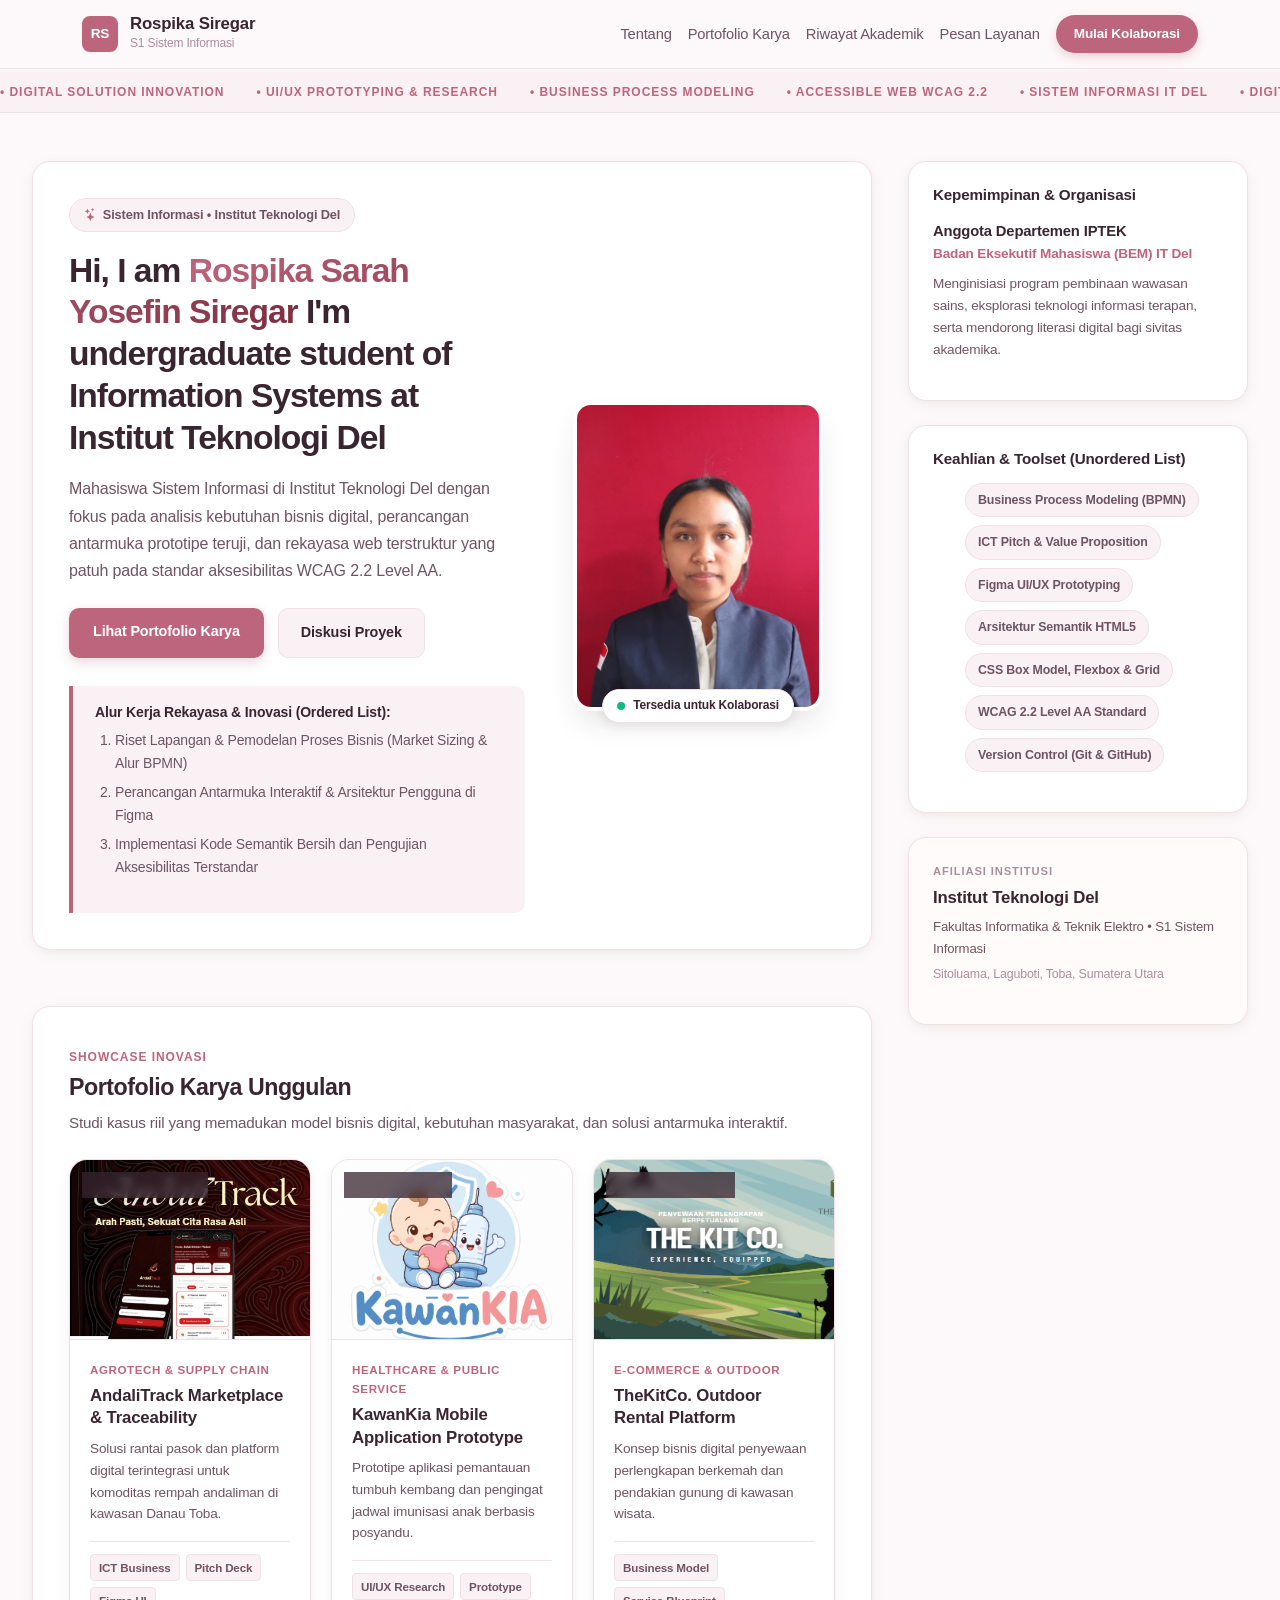
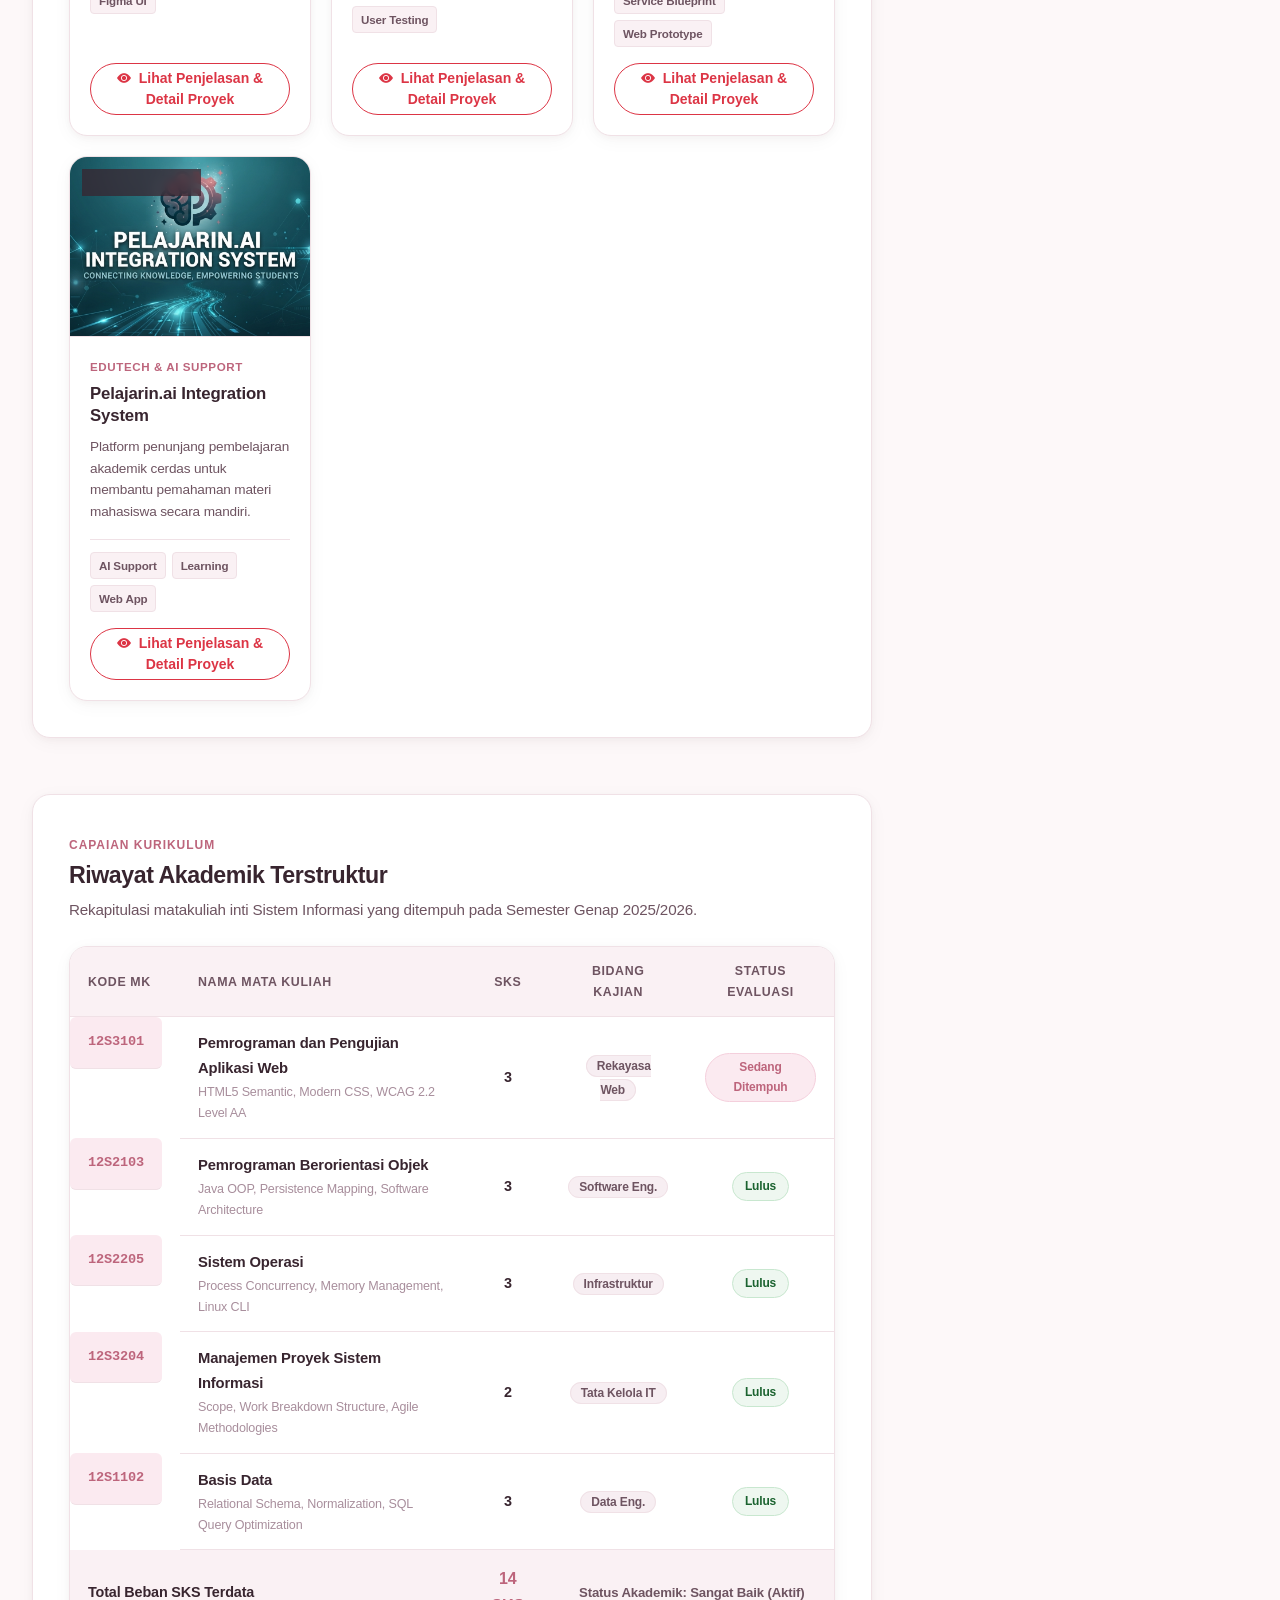
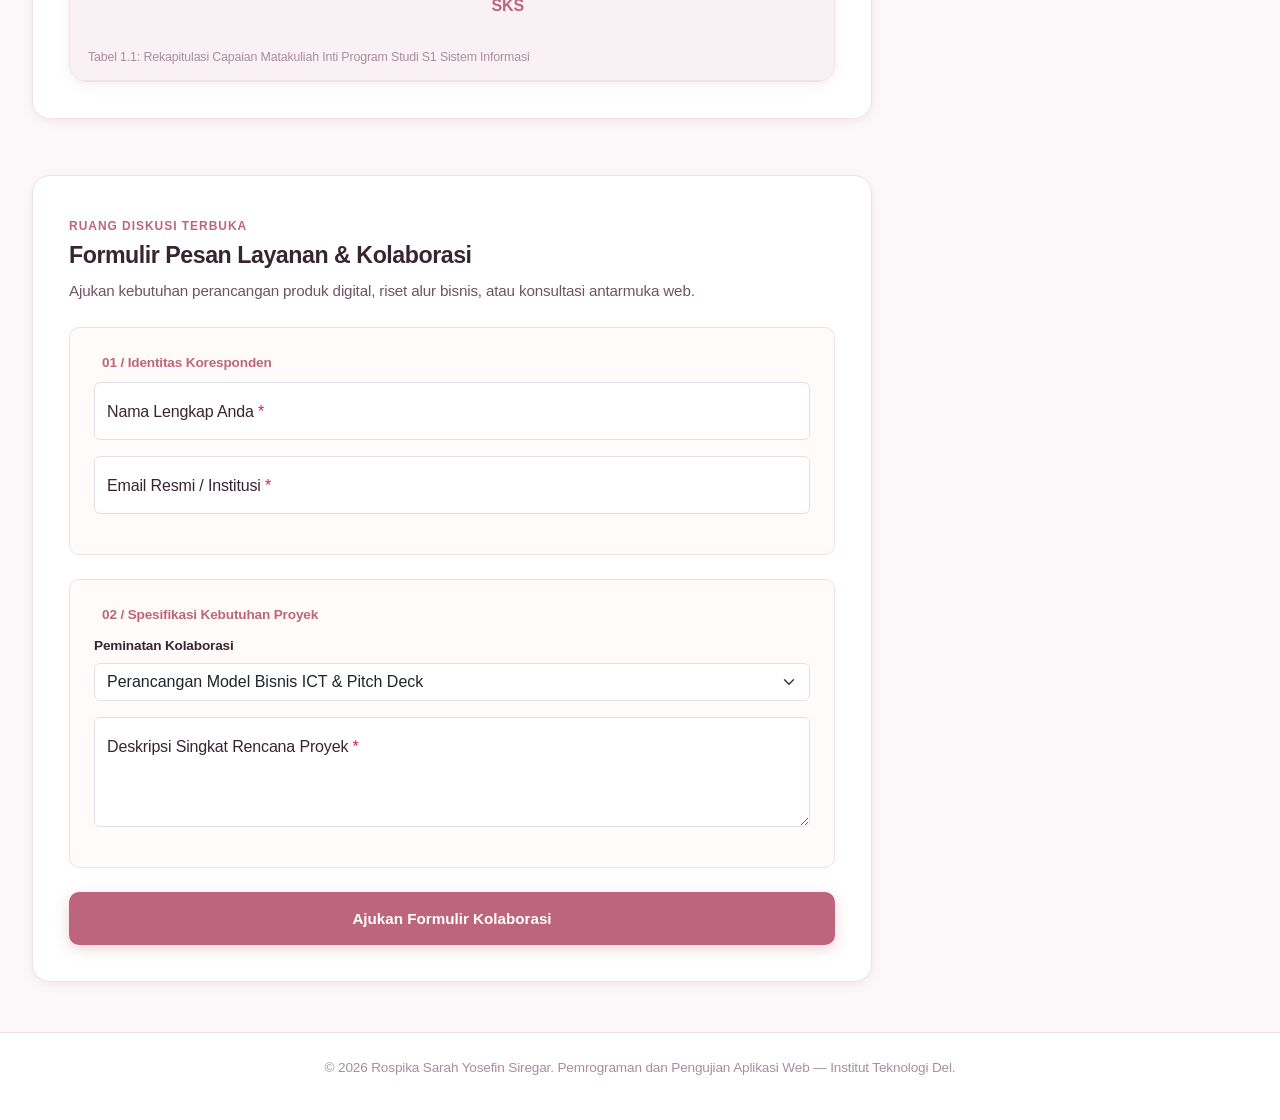
==== commit a351754d: "final" ====
--- a/index.html
+++ b/index.html
@@ -116,7 +116,7 @@
       </section>
 
       <!-- ========================================================== -->
-      <!-- SECTION: PORTOFOLIO KARYA (Poin Modul: Tombol & Bootstrap Modal + Gambar) -->
+      <!-- SECTION: PORTOFOLIO KARYA  -->
       <!-- ========================================================== -->
       <section id="projects" class="editorial-card interactive-hover mb-4">
         <div class="section-intro">
@@ -125,7 +125,7 @@
           <p class="section-summary">Studi kasus riil yang memadukan model bisnis digital, kebutuhan masyarakat, dan solusi antarmuka interaktif.</p>
         </div>
 
-        <!-- Grid 3 Kartu Portofolio -->
+        <!-- Grid 4 Kartu Portofolio -->
         <div class="showcase-grid">
           
           <!-- Proyek 1: AndaliTrack -->
@@ -145,14 +145,12 @@
                 <span>Pitch Deck</span>
                 <span>Figma UI</span>
               </div>
-              <!-- Tombol Pemicu Modal Khusus dengan Atribut Data Lengkap -->
               <button type="button" class="btn btn-outline-danger btn-sm rounded-pill w-100 fw-bold mt-auto" 
-                      data-bs-toggle="modal" 
-                      data-bs-target="#projectModal" 
+                      data-bs-toggle="modal" data-bs-target="#projectModal" 
                       data-title="AndaliTrack Marketplace & Traceability" 
                       data-category="Agrotech & Supply Chain (Digital Platform)" 
                       data-img="andalitrack.png"
-                      data-desc="AndaliTrack adalah platform rantai pasok digital inovatif yang dikembangkan untuk mengatasi permasalahan distribusi rempah andaliman di kawasan Danau Toba. Sistem ini menghubungkan petani lokal secara langsung dengan pembeli skala industri, dilengkapi fitur pelacakan panen berbasis QR, serta kalkulasi estimasi harga pasar secara transparan.">
+                      data-desc="AndaliTrack adalah platform rantai pasok digital inovatif yang dikembangkan untuk mengatasi permasalahan distribusi rempah andaliman di kawasan Danau Toba.">
                 <i class="bi bi-eye-fill me-1"></i> Lihat Penjelasan & Detail Proyek
               </button>
             </div>
@@ -175,14 +173,12 @@
                 <span>Prototype</span>
                 <span>User Testing</span>
               </div>
-              <!-- Tombol Pemicu Modal -->
               <button type="button" class="btn btn-outline-danger btn-sm rounded-pill w-100 fw-bold mt-auto" 
-                      data-bs-toggle="modal" 
-                      data-bs-target="#projectModal" 
+                      data-bs-toggle="modal" data-bs-target="#projectModal" 
                       data-title="KawanKia Mobile Application Prototype" 
                       data-category="Healthcare & Public Service (UI/UX Research)" 
                       data-img="kawankia.jpg"
-                      data-desc="KawanKia dirancang untuk membantu orang tua memantau grafik tumbuh kembang anak serta mengelola jadwal posyandu secara digital. Melalui riset pengguna mendalam, aplikasi ini mengusung desain yang ramah pengguna (user-friendly), aksesibilitas tinggi bagi ibu rumah tangga, dan sistem notifikasi pengingat imunisasi otomatis.">
+                      data-desc="KawanKia dirancang untuk membantu orang tua memantau grafik tumbuh kembang anak serta mengelola jadwal posyandu secara digital.">
                 <i class="bi bi-eye-fill me-1"></i> Lihat Penjelasan & Detail Proyek
               </button>
             </div>
@@ -205,14 +201,40 @@
                 <span>Service Blueprint</span>
                 <span>Web Prototype</span>
               </div>
-              <!-- Tombol Pemicu Modal -->
               <button type="button" class="btn btn-outline-danger btn-sm rounded-pill w-100 fw-bold mt-auto" 
-                      data-bs-toggle="modal" 
-                      data-bs-target="#projectModal" 
+                      data-bs-toggle="modal" data-bs-target="#projectModal" 
                       data-title="TheKitCo. Outdoor Rental Platform" 
                       data-category="E-Commerce & Outdoor (Keteknowirausahaan)" 
                       data-img="thekitco.png"
-                      data-desc="TheKitCo adalah platform penyewaan alat outdoor terpadu yang memberikan kemudahan bagi pendaki dalam memesan perlengkapan berkualitas tinggi. Proyek ini mencakup perancangan Business Model Canvas (BMC), alur pemesanan logistik alat, jaminan kebersihan, serta integrasi sistem pembayaran digital instan.">
+                      data-desc="TheKitCo adalah platform penyewaan alat outdoor terpadu yang memberikan kemudahan bagi pendaki dalam memesan perlengkapan berkualitas tinggi.">
+                <i class="bi bi-eye-fill me-1"></i> Lihat Penjelasan & Detail Proyek
+              </button>
+            </div>
+          </article>
+
+          <!-- Proyek 4: Pelajarin.ai -->
+          <article class="project-showcase-card">
+            <div class="card-image-wrap">
+              <img src="pelajarin.jpg" alt="Preview Pelajarin.ai" class="card-project-img">
+              <span class="card-badge-overlay">Academic Platform</span>
+            </div>
+            <div class="card-content-body">
+              <span class="domain-tag">EduTech & AI Support</span>
+              <h3 class="card-heading-title">Pelajarin.ai Integration System</h3>
+              <p class="card-description">
+                Platform penunjang pembelajaran akademik cerdas untuk membantu pemahaman materi mahasiswa secara mandiri.
+              </p>
+              <div class="tech-stack-row mb-3">
+                <span>AI Support</span>                                                                                                                                                 
+                <span>Learning</span>
+                <span>Web App</span>
+              </div>
+              <button type="button" class="btn btn-outline-danger btn-sm rounded-pill w-100 fw-bold mt-auto" 
+                      data-bs-toggle="modal" data-bs-target="#projectModal" 
+                      data-title="Pelajarin.ai Integration System" 
+                      data-category="EduTech & AI Support" 
+                      data-img="pelajarin.jpg"
+                      data-desc="Platform pendukung pembelajaran interaktif berbasis jaringan kecerdasan buatan untuk membantu mahasiswa menguasai materi perkuliahan secara fleksibel dan terstruktur.">
                 <i class="bi bi-eye-fill me-1"></i> Lihat Penjelasan & Detail Proyek
               </button>
             </div>
@@ -295,7 +317,7 @@
                   <td class="text-center"><span class="category-pill">Data Eng.</span></td>
                   <td class="text-center"><span class="status-badge-success">Lulus</span></td>
                 </tr>
-              </thead>
+              </tbody>
               <tfoot>
                 <tr>
                   <td colspan="2" class="tfoot-label">Total Beban SKS Terdata</td>
@@ -309,7 +331,7 @@
       </section>
 
       <!-- ========================================================== -->
-      <!-- SECTION: FORMULIR LAYANAN (Poin Modul: Semantic Form & WCAG Focus) -->
+      <!-- SECTION: FORMULIR LAYANAN (Poin Modul: Floating Labels & Validasi) -->
       <!-- ========================================================== -->
       <section id="services" class="editorial-card interactive-hover">
         <div class="section-intro">
@@ -318,75 +340,43 @@
           <p class="section-summary">Ajukan kebutuhan perancangan produk digital, riset alur bisnis, atau konsultasi antarmuka web.</p>
         </div>
 
-        <form class="consultation-form" action="#" method="POST">
+        <form class="consultation-form needs-validation" action="#" method="POST" novalidate>
           
           <fieldset class="clean-fieldset">
             <legend>01 / Identitas Koresponden</legend>
 
-            <div class="grid-form-row">
-              <div class="form-control-item">
-                <label for="fullName">Nama Lengkap Anda <span class="required-indicator">*</span></label>
-                <input type="text" id="fullName" name="fullName" class="form-text-input" required placeholder="Contoh: Rospika Sarah Yosefin Siregar">
-              </div>
-
-              <div class="form-control-item">
-                <label for="userEmail">Email Resmi / Institusi <span class="required-indicator">*</span></label>
-                <input type="email" id="userEmail" name="userEmail" class="form-text-input" required placeholder="nama@del.ac.id">
-              </div>
-            </div>
-
-            <div class="form-control-item">
-              <label for="userPhone">Nomor WhatsApp / Kontak Aktif <span class="required-indicator">*</span></label>
-              <input type="tel" id="userPhone" name="userPhone" class="form-text-input" required placeholder="0812-3456-7890">
+            <!-- Floating Label Nama Lengkap -->
+            <div class="form-floating mb-3">
+              <input type="text" id="fullName" name="fullName" class="form-control" required placeholder="Nama Lengkap">
+              <label for="fullName">Nama Lengkap Anda <span class="required-indicator">*</span></label>
+              <div class="invalid-feedback">Mohon masukkan nama lengkap Anda.</div>
+            </div>
+
+            <!-- Floating Label Email -->
+            <div class="form-floating mb-3">
+              <input type="email" id="userEmail" name="userEmail" class="form-control" required placeholder="nama@del.ac.id">
+              <label for="userEmail">Email Resmi / Institusi <span class="required-indicator">*</span></label>
+              <div class="invalid-feedback">Mohon masukkan format email yang valid.</div>
             </div>
           </fieldset>
 
           <fieldset class="clean-fieldset">
             <legend>02 / Spesifikasi Kebutuhan Proyek</legend>
 
-            <div class="grid-form-row">
-              <div class="form-control-item">
-                <label for="pageScope">Perkiraan Jumlah Layar / Modul</label>
-                <input type="number" id="pageScope" name="pageScope" class="form-text-input" min="1" max="30" placeholder="1">
-              </div>
-
-              <div class="form-control-item">
-                <label for="serviceCategory">Peminatan Kolaborasi</label>
-                <select id="serviceCategory" name="serviceCategory" class="form-text-input">
-                  <option value="ict-business">Perancangan Model Bisnis ICT & Pitch Deck</option>
-                  <option value="uiux-prototype">UI/UX Prototyping & Riset Pengguna (Figma)</option>
-                  <option value="accessible-web">Frontend Semantik HTML5 & Aksesibilitas WCAG</option>
-                </select>
-              </div>
-            </div>
-
-            <div class="form-control-item">
-              <span class="label-heading">Urgensi Linimasa Pengerjaan:</span>
-              <div class="inline-options-wrap">
-                <label class="custom-radio-label">
-                  <input type="radio" name="projectTimeline" value="normal" checked> Linimasa Standar (2-3 Minggu)
-                </label>
-                <label class="custom-radio-label">
-                  <input type="radio" name="projectTimeline" value="express"> Linimasa Cepat (Sprint 1 Minggu)
-                </label>
-              </div>
-            </div>
-
-            <div class="form-control-item">
-              <span class="label-heading">Spesifikasi Tambahan yang Diharapkan:</span>
-              <div class="inline-options-wrap">
-                <label class="custom-check-label">
-                  <input type="checkbox" name="reqResponsive" value="yes" checked> Tampilan Responsif Mobile Penuh
-                </label>
-                <label class="custom-check-label">
-                  <input type="checkbox" name="reqFigma" value="yes"> Disertai File Master Desain Sistem (Figma)
-                </label>
-              </div>
-            </div>
-
-            <div class="form-control-item">
+            <div class="form-control-item mb-3">
+              <label for="serviceCategory" class="form-label fw-semibold fs-7">Peminatan Kolaborasi</label>
+              <select id="serviceCategory" name="serviceCategory" class="form-select">
+                <option value="ict-business">Perancangan Model Bisnis ICT & Pitch Deck</option>
+                <option value="uiux-prototype">UI/UX Prototyping & Riset Pengguna (Figma)</option>
+                <option value="accessible-web">Frontend Semantik HTML5 & Aksesibilitas WCAG</option>
+              </select>
+            </div>
+
+            <!-- Floating Label Deskripsi Proyek -->
+            <div class="form-floating mb-3">
+              <textarea id="projectDetails" name="projectDetails" class="form-control" style="height: 110px" required placeholder="Deskripsi..."></textarea>
               <label for="projectDetails">Deskripsi Singkat Rencana Proyek <span class="required-indicator">*</span></label>
-              <textarea id="projectDetails" name="projectDetails" rows="4" class="form-text-input" required placeholder="Tuliskan latar belakang masalah, sasaran pengguna, dan target yang ingin dicapai..."></textarea>
+              <div class="invalid-feedback">Mohon tuliskan deskripsi singkat rencana proyek Anda.</div>
             </div>
           </fieldset>
 
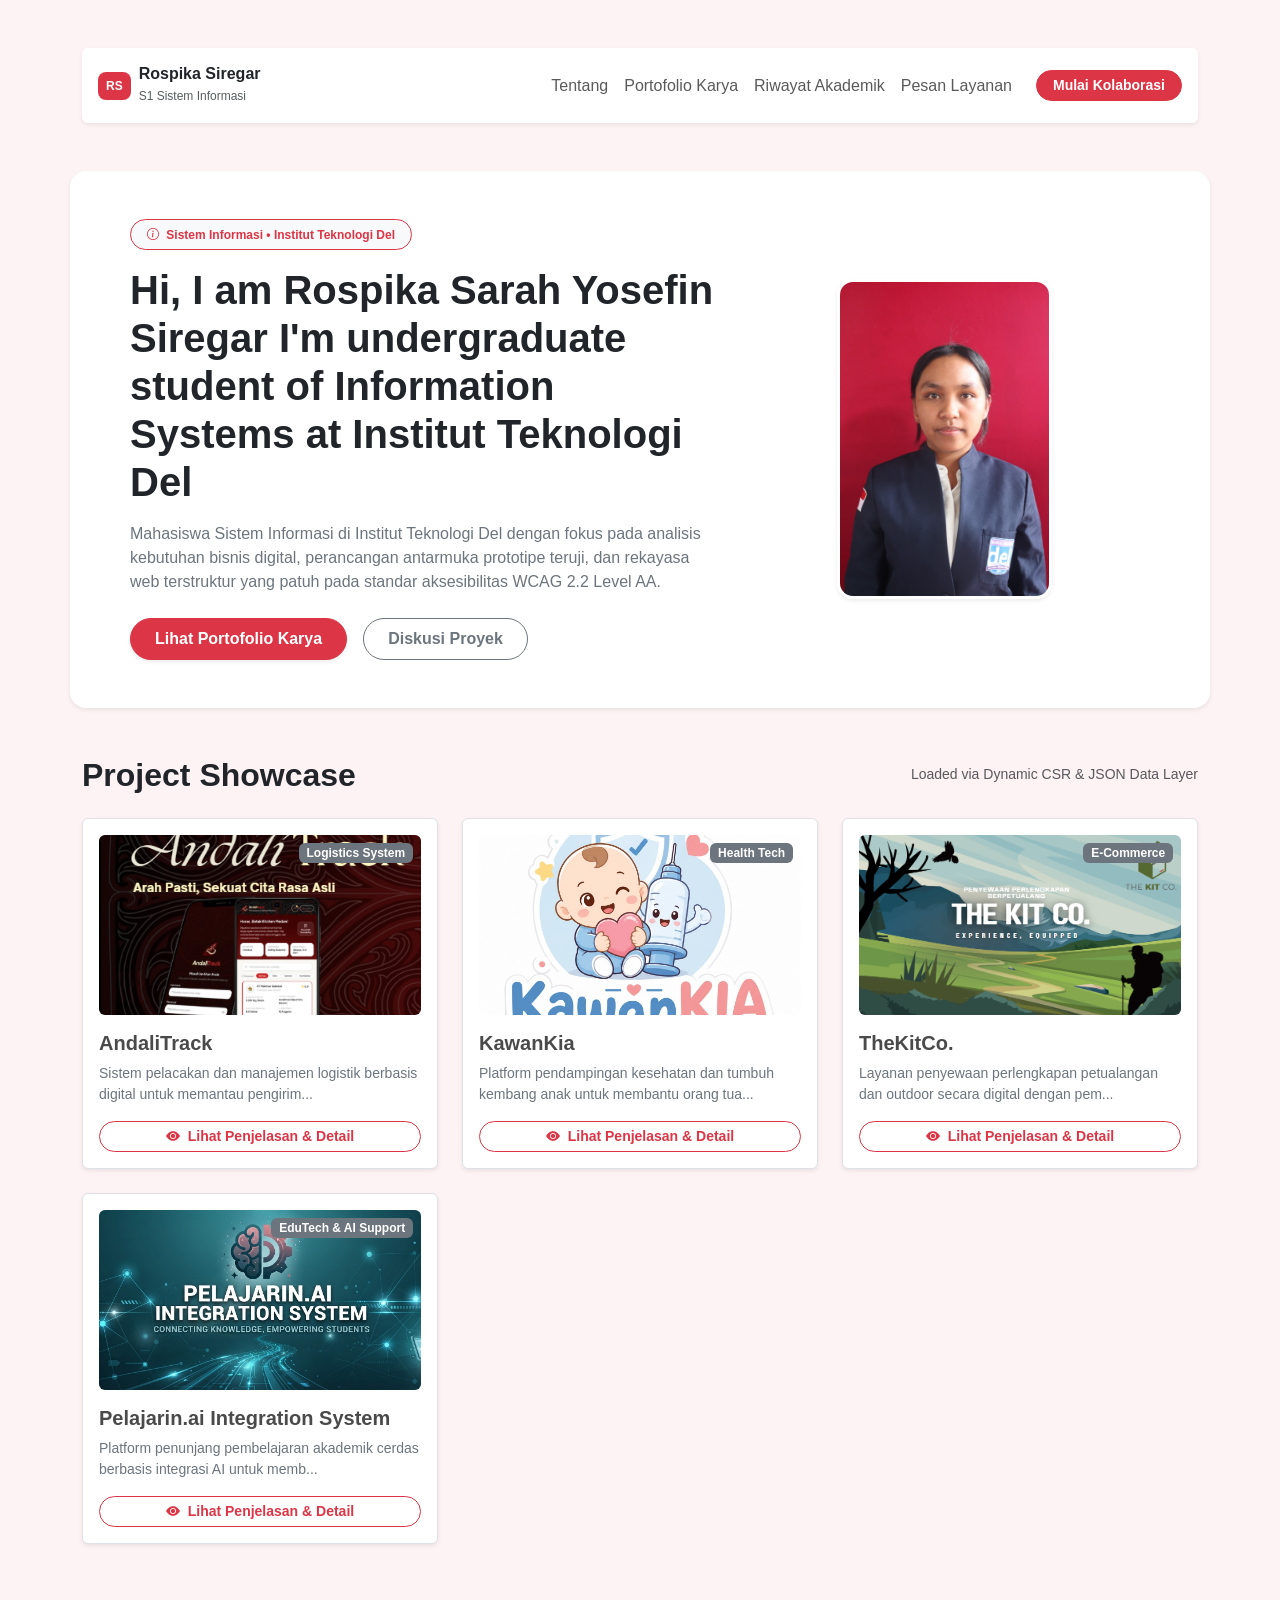
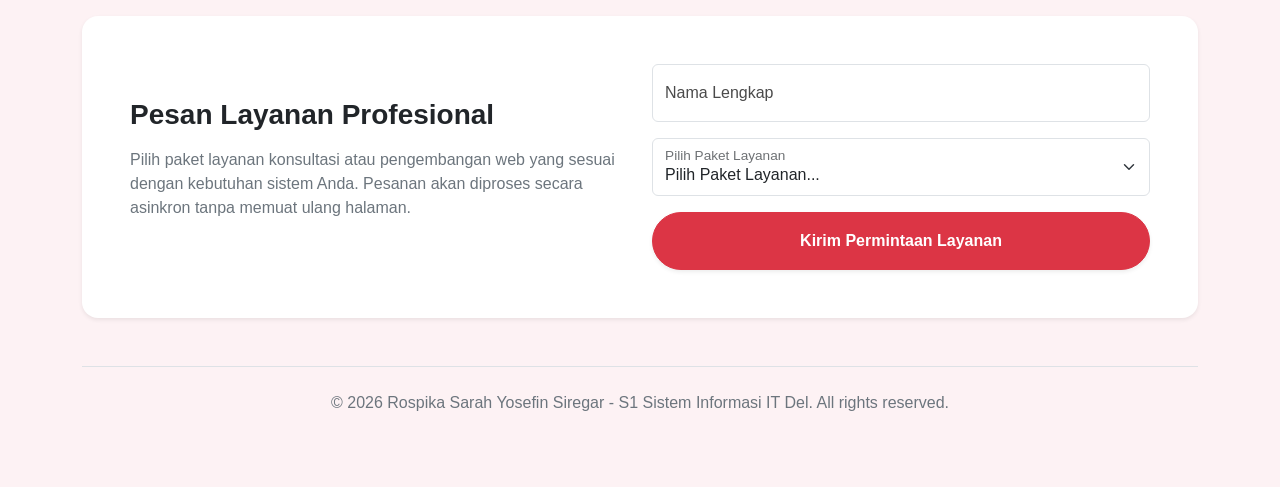
==== commit 944f39dd: "update week 4" ====
--- a/index.html
+++ b/index.html
@@ -1,494 +1,144 @@
 <!DOCTYPE html>
 <html lang="id">
 <head>
-  <meta charset="UTF-8">
-  <meta name="viewport" content="width=device-width, initial-scale=1.0">
-  <title>Rospika Sarah Yosefin Siregar | Portfolio Mahasiswa Sistem Informasi</title>
-  
-  <!-- Bootstrap 5.3.3 CSS CDN -->
-  <link href="https://cdn.jsdelivr.net/npm/bootstrap@5.3.3/dist/css/bootstrap.min.css" rel="stylesheet" integrity="sha384-QWTKZyjpPEjISv5WaRU9OFeRpok6YctnYmDr5pNlyT2bRjXh0JMhjY6hW+ALEwIH" crossorigin="anonymous">
-  <!-- Bootstrap Icons CDN -->
-  <link rel="stylesheet" href="https://cdn.jsdelivr.net/npm/bootstrap-icons@1.11.3/font/bootstrap-icons.min.css">
-  
-  <link rel="stylesheet" href="style.css">
+    <meta charset="UTF-8">
+    <meta name="viewport" content="width=device-width, initial-scale=1.0">
+    <title>Portofolio - Rospika Sarah Yosefin Siregar</title>
+    <!-- Bootstrap 5.3.3 CSS CDN -->
+    <link href="https://cdn.jsdelivr.net/npm/bootstrap@5.3.3/dist/css/bootstrap.min.css" rel="stylesheet">
+    <link rel="stylesheet" href="https://cdn.jsdelivr.net/npm/bootstrap-icons@1.11.3/font/bootstrap-icons.min.css">
+    <link rel="stylesheet" href="css/custom-style.css">
 </head>
-<body>
+<body class="main-layout container my-5">
 
-  <!-- ========================================================== -->
-  <!-- SECTION: HEADER & NAVIGASI UTAMA (Poin Modul: Responsif Navbar) -->
-  <!-- ========================================================== -->
-  <header class="navbar navbar-expand-lg navbar-light fixed-top navbar-wrapper">
-    <div class="container">
-      <!-- Identitas Merek / Monogram -->
-      <a href="#" class="brand-monogram text-decoration-none">
-        <span class="monogram-box">RS</span>
-        <div class="brand-text">
-          <span class="brand-name">Rospika Siregar</span>
-          <span class="brand-role">S1 Sistem Informasi</span>
-        </div>
-      </a>
-      
-      <!-- Tombol Hamburger untuk Tampilan Mobile -->
-      <button class="navbar-toggler border-0" type="button" data-bs-toggle="collapse" data-bs-target="#navbarNav" aria-controls="navbarNav" aria-expanded="false" aria-label="Toggle navigation">
-        <span class="navbar-toggler-icon"></span>
-      </button>
+    <!-- Header & Navigasi Lengkap -->
+    <header class="mb-5">
+        <nav class="navbar navbar-expand-lg navbar-light bg-white shadow-sm rounded px-3 py-3">
+            <div class="d-flex align-items-center">
+                <span class="badge bg-danger me-2 p-2 rounded-3">RS</span>
+                <div>
+                    <h1 class="h6 mb-0 fw-bold text-dark">Rospika Siregar</h1>
+                    <small class="text-muted" style="font-size: 0.75rem;">S1 Sistem Informasi</small>
+                </div>
+            </div>
+            <button class="navbar-toggler border-0" type="button" data-bs-toggle="collapse" data-bs-target="#navbarNav">
+                <span class="navbar-toggler-icon"></span>
+            </button>
+            <div class="collapse navbar-collapse" id="navbarNav">
+                <ul class="navbar-nav ms-auto align-items-lg-center">
+                    <li class="nav-item"><a class="nav-link px-2" href="#about">Tentang</a></li>
+                    <li class="nav-item"><a class="nav-link px-2" href="#projects">Portofolio Karya</a></li>
+                    <li class="nav-item"><a class="nav-link px-2" href="#academic">Riwayat Akademik</a></li>
+                    <li class="nav-item"><a class="nav-link px-2" href="#contact">Pesan Layanan</a></li>
+                    <li class="nav-item ms-lg-3 mt-2 mt-lg-0">
+                        <a href="#contact" class="btn btn-danger btn-sm rounded-pill px-3 fw-bold">Mulai Kolaborasi</a>
+                    </li>
+                </ul>
+            </div>
+        </nav>
+    </header>
 
-      <!-- Daftar Tautan Navigasi -->
-      <div class="collapse navbar-collapse justify-content-end" id="navbarNav">
-        <nav class="nav-links-area" aria-label="Navigasi Utama">
-          <ul class="navbar-nav align-items-lg-center gap-lg-3">
-            <li class="nav-item"><a class="nav-link" href="#about">Tentang</a></li>
-            <li class="nav-item"><a class="nav-link" href="#projects">Portofolio Karya</a></li>
-            <li class="nav-item"><a class="nav-link" href="#akademik">Riwayat Akademik</a></li>
-            <li class="nav-item"><a class="nav-link" href="#services">Pesan Layanan</a></li>
-          </ul>
-        </nav>
-        <div class="ms-lg-3 mt-3 mt-lg-0">
-          <a href="#services" class="cta-pill-nav text-decoration-none">Mulai Kolaborasi</a>
-        </div>
-      </div>
-    </div>
-  </header>
+    <main class="w-100">
+        <!-- Bagian Hero / Tentang Pengembang -->
+        <section id="about" class="row mb-5 align-items-center bg-white p-4 p-lg-5 rounded-4 shadow-sm">
+            <div class="col-lg-7 mb-4 mb-lg-0">
+                <span class="badge bg-light text-danger border border-danger mb-3 px-3 py-2 rounded-pill">
+                    <i class="bi bi-info-circle me-1"></i> Sistem Informasi • Institut Teknologi Del
+                </span>
+                <h2 class="display-6 fw-bold text-dark mb-3">
+                    Hi, I am Rospika Sarah Yosefin Siregar I'm undergraduate student of Information Systems at Institut Teknologi Del
+                </h2>
+                <p class="text-secondary lead fs-6 mb-4">
+                    Mahasiswa Sistem Informasi di Institut Teknologi Del dengan fokus pada analisis kebutuhan bisnis digital, perancangan antarmuka prototipe teruji, dan rekayasa web terstruktur yang patuh pada standar aksesibilitas WCAG 2.2 Level AA.
+                </p>
+                <div class="d-flex gap-3">
+                    <a href="#projects" class="btn btn-danger px-4 py-2 rounded-pill fw-bold shadow-sm">Lihat Portofolio Karya</a>
+                    <a href="#contact" class="btn btn-outline-secondary px-4 py-2 rounded-pill fw-bold">Diskusi Proyek</a>
+                </div>
+            </div>
+            <div class="col-lg-5 text-center">
+                <img src="assets/profil.JPG" alt="Rospika Sarah" class="img-fluid rounded-4 shadow-sm border border-3 border-white" style="max-height: 320px; object-fit: cover;">
+            </div>
+        </section>
 
-  <!-- Running Ticker Kreatif -->
-  <div class="ticker-strip" aria-hidden="true">
-    <div class="ticker-track">
-      <span>&bull; DIGITAL SOLUTION INNOVATION</span>
-      <span>&bull; UI/UX PROTOTYPING & RESEARCH</span>
-      <span>&bull; BUSINESS PROCESS MODELING</span>
-      <span>&bull; ACCESSIBLE WEB WCAG 2.2</span>
-      <span>&bull; SISTEM INFORMASI IT DEL</span>
-      <span>&bull; DIGITAL SOLUTION INNOVATION</span>
-      <span>&bull; UI/UX PROTOTYPING & RESEARCH</span>
-      <span>&bull; BUSINESS PROCESS MODELING</span>
-      <span>&bull; ACCESSIBLE WEB WCAG 2.2</span>
-      <span>&bull; SISTEM INFORMASI IT DEL</span>
-    </div>
-  </div>
+        <!-- Bagian Project Showcase (Dynamic CSR dari projects.json) -->
+        <section id="projects" class="mb-5">
+            <div class="d-flex justify-content-between align-items-center mb-4">
+                <h2 class="fw-bold text-dark m-0">Project Showcase</h2>
+                <span class="text-muted small">Loaded via Dynamic CSR & JSON Data Layer</span>
+            </div>
+            
+            <!-- UI States: Loading & Error -->
+            <div id="loadingState" class="text-center py-5">
+                <div class="spinner-border text-danger" role="status">
+                    <span class="visually-hidden">Loading...</span>
+                </div>
+                <p class="text-secondary mt-2">Memuat data proyek dari server...</p>
+            </div>
+            <div id="errorState" class="alert alert-danger d-none" role="alert"></div>
 
-  <!-- ========================================================== -->
-  <!-- PEMBUNGKUS UTAMA TATA LETAK GRID -->
-  <!-- ========================================================== -->
-  <div class="main-layout container my-5">
-    
-    <main class="w-100">
+            <!-- Kontainer Kartu Proyek Dinamis -->
+            <div class="row" id="projectsContainer"></div>
+        </section>
 
-      <!-- ========================================================== -->
-      <!-- SECTION: HERO / TENTANG SAYA (Poin Modul: Ordered List & Bio) -->
-      <!-- ========================================================== -->
-      <section id="about" class="editorial-card hero-block mb-4">
-        <div class="hero-text-side">
-          <div class="role-badge">
-            <span class="badge-sparkle" aria-hidden="true"><i class="bi bi-stars"></i></span> Sistem Informasi &bull; Institut Teknologi Del
-          </div>
-          <h1 class="hero-headline">
-            Hi, I am <span class="shimmer-text">Rospika Sarah Yosefin Siregar</span> I'm undergraduate student of Information Systems at Institut Teknologi Del
-          </h1>
-          <p class="hero-pitch">
-            Mahasiswa Sistem Informasi di Institut Teknologi Del dengan fokus pada analisis kebutuhan bisnis digital, perancangan antarmuka prototipe teruji, dan rekayasa web terstruktur yang patuh pada standar aksesibilitas WCAG 2.2 Level AA.
-          </p>
-
-          <div class="hero-actions">
-            <a href="#projects" class="btn-primary-action text-decoration-none">Lihat Portofolio Karya</a>
-            <a href="#services" class="btn-secondary-action text-decoration-none">Diskusi Proyek</a>
-          </div>
-
-          <!-- Metodologi Rekayasa (Ordered List Wajib Modul) -->
-          <div class="methodology-card">
-            <h2 class="sub-heading-method">Alur Kerja Rekayasa & Inovasi (Ordered List):</h2>
-            <ol class="workflow-steps">
-              <li>Riset Lapangan & Pemodelan Proses Bisnis (Market Sizing & Alur BPMN)</li>
-              <li>Perancangan Antarmuka Interaktif & Arsitektur Pengguna di Figma</li>
-              <li>Implementasi Kode Semantik Bersih dan Pengujian Aksesibilitas Terstandar</li>
-            </ol>
-          </div>
-        </div>
-
-        <div class="hero-visual-side">
-          <div class="portrait-container floating-portrait">
-            <img src="profil.JPG" alt="Foto Profil Rospika Sarah Yosefin Siregar" class="portrait-image">
-            <div class="status-floating-pill">
-              <span class="status-dot-pulse" aria-hidden="true"></span>
-              <span>Tersedia untuk Kolaborasi</span>
+        <!-- Bagian Formulir Kontak & Layanan (Decoupled Form REST Dispatch) -->
+        <section id="contact" class="bg-white p-4 p-lg-5 rounded-4 shadow-sm mb-5">
+            <div class="row align-items-center">
+                <div class="col-lg-6 mb-4 mb-lg-0">
+                    <h3 class="fw-bold text-dark mb-3">Pesan Layanan Profesional</h3>
+                    <p class="text-secondary">Pilih paket layanan konsultasi atau pengembangan web yang sesuai dengan kebutuhan sistem Anda. Pesanan akan diproses secara asinkron tanpa memuat ulang halaman.</p>
+                </div>
+                <div class="col-lg-6">
+                    <form id="serviceOrderForm">
+                        <div class="form-floating mb-3">
+                            <input type="text" class="form-control" id="floatingName" name="clientName" placeholder="Nama Lengkap" required>
+                            <label for="floatingName">Nama Lengkap</label>
+                        </div>
+                        <div class="form-floating mb-3">
+                            <select class="form-select" id="servicePackageSelect" name="selectedPackage" required>
+                                <option value="" selected disabled>Memuat paket layanan...</option>
+                            </select>
+                            <label for="servicePackageSelect">Pilih Paket Layanan</label>
+                        </div>
+                        <button type="submit" class="btn btn-danger w-100 fw-bold py-3 rounded-pill shadow-sm">Kirim Permintaan Layanan</button>
+                    </form>
+                </div>
             </div>
-          </div>
-        </div>
-      </section>
-
-      <!-- ========================================================== -->
-      <!-- SECTION: PORTOFOLIO KARYA  -->
-      <!-- ========================================================== -->
-      <section id="projects" class="editorial-card interactive-hover mb-4">
-        <div class="section-intro">
-          <span class="section-kicker">Showcase Inovasi</span>
-          <h2 class="section-title">Portofolio Karya Unggulan</h2>
-          <p class="section-summary">Studi kasus riil yang memadukan model bisnis digital, kebutuhan masyarakat, dan solusi antarmuka interaktif.</p>
-        </div>
-
-        <!-- Grid 4 Kartu Portofolio -->
-        <div class="showcase-grid">
-          
-          <!-- Proyek 1: AndaliTrack -->
-          <article class="project-showcase-card">
-            <div class="card-image-wrap">
-              <img src="andalitrack.png" alt="Preview AndaliTrack" class="card-project-img">
-              <span class="card-badge-overlay">Digital Supply Chain</span>
-            </div>
-            <div class="card-content-body">
-              <span class="domain-tag">Agrotech & Supply Chain</span>
-              <h3 class="card-heading-title">AndaliTrack Marketplace & Traceability</h3>
-              <p class="card-description">
-                Solusi rantai pasok dan platform digital terintegrasi untuk komoditas rempah andaliman di kawasan Danau Toba.
-              </p>
-              <div class="tech-stack-row mb-3">
-                <span>ICT Business</span>
-                <span>Pitch Deck</span>
-                <span>Figma UI</span>
-              </div>
-              <button type="button" class="btn btn-outline-danger btn-sm rounded-pill w-100 fw-bold mt-auto" 
-                      data-bs-toggle="modal" data-bs-target="#projectModal" 
-                      data-title="AndaliTrack Marketplace & Traceability" 
-                      data-category="Agrotech & Supply Chain (Digital Platform)" 
-                      data-img="andalitrack.png"
-                      data-desc="AndaliTrack adalah platform rantai pasok digital inovatif yang dikembangkan untuk mengatasi permasalahan distribusi rempah andaliman di kawasan Danau Toba.">
-                <i class="bi bi-eye-fill me-1"></i> Lihat Penjelasan & Detail Proyek
-              </button>
-            </div>
-          </article>
-
-          <!-- Proyek 2: KawanKia -->
-          <article class="project-showcase-card">
-            <div class="card-image-wrap">
-              <img src="kawankia.jpg" alt="Preview KawanKia" class="card-project-img">
-              <span class="card-badge-overlay">Matakuliah UI/UX</span>
-            </div>
-            <div class="card-content-body">
-              <span class="domain-tag">Healthcare & Public Service</span>
-              <h3 class="card-heading-title">KawanKia Mobile Application Prototype</h3>
-              <p class="card-description">
-                Prototipe aplikasi pemantauan tumbuh kembang dan pengingat jadwal imunisasi anak berbasis posyandu.
-              </p>
-              <div class="tech-stack-row mb-3">
-                <span>UI/UX Research</span>
-                <span>Prototype</span>
-                <span>User Testing</span>
-              </div>
-              <button type="button" class="btn btn-outline-danger btn-sm rounded-pill w-100 fw-bold mt-auto" 
-                      data-bs-toggle="modal" data-bs-target="#projectModal" 
-                      data-title="KawanKia Mobile Application Prototype" 
-                      data-category="Healthcare & Public Service (UI/UX Research)" 
-                      data-img="kawankia.jpg"
-                      data-desc="KawanKia dirancang untuk membantu orang tua memantau grafik tumbuh kembang anak serta mengelola jadwal posyandu secara digital.">
-                <i class="bi bi-eye-fill me-1"></i> Lihat Penjelasan & Detail Proyek
-              </button>
-            </div>
-          </article>
-
-          <!-- Proyek 3: TheKitCo. -->
-          <article class="project-showcase-card">
-            <div class="card-image-wrap">
-              <img src="thekitco.png" alt="Preview TheKitCo" class="card-project-img">
-              <span class="card-badge-overlay">Keteknowirausahaan</span>
-            </div>
-            <div class="card-content-body">
-              <span class="domain-tag">E-Commerce & Outdoor</span>
-              <h3 class="card-heading-title">TheKitCo. Outdoor Rental Platform</h3>
-              <p class="card-description">
-                Konsep bisnis digital penyewaan perlengkapan berkemah dan pendakian gunung di kawasan wisata.
-              </p>
-              <div class="tech-stack-row mb-3">
-                <span>Business Model</span>
-                <span>Service Blueprint</span>
-                <span>Web Prototype</span>
-              </div>
-              <button type="button" class="btn btn-outline-danger btn-sm rounded-pill w-100 fw-bold mt-auto" 
-                      data-bs-toggle="modal" data-bs-target="#projectModal" 
-                      data-title="TheKitCo. Outdoor Rental Platform" 
-                      data-category="E-Commerce & Outdoor (Keteknowirausahaan)" 
-                      data-img="thekitco.png"
-                      data-desc="TheKitCo adalah platform penyewaan alat outdoor terpadu yang memberikan kemudahan bagi pendaki dalam memesan perlengkapan berkualitas tinggi.">
-                <i class="bi bi-eye-fill me-1"></i> Lihat Penjelasan & Detail Proyek
-              </button>
-            </div>
-          </article>
-
-          <!-- Proyek 4: Pelajarin.ai -->
-          <article class="project-showcase-card">
-            <div class="card-image-wrap">
-              <img src="pelajarin.jpg" alt="Preview Pelajarin.ai" class="card-project-img">
-              <span class="card-badge-overlay">Academic Platform</span>
-            </div>
-            <div class="card-content-body">
-              <span class="domain-tag">EduTech & AI Support</span>
-              <h3 class="card-heading-title">Pelajarin.ai Integration System</h3>
-              <p class="card-description">
-                Platform penunjang pembelajaran akademik cerdas untuk membantu pemahaman materi mahasiswa secara mandiri.
-              </p>
-              <div class="tech-stack-row mb-3">
-                <span>AI Support</span>                                                                                                                                                 
-                <span>Learning</span>
-                <span>Web App</span>
-              </div>
-              <button type="button" class="btn btn-outline-danger btn-sm rounded-pill w-100 fw-bold mt-auto" 
-                      data-bs-toggle="modal" data-bs-target="#projectModal" 
-                      data-title="Pelajarin.ai Integration System" 
-                      data-category="EduTech & AI Support" 
-                      data-img="pelajarin.jpg"
-                      data-desc="Platform pendukung pembelajaran interaktif berbasis jaringan kecerdasan buatan untuk membantu mahasiswa menguasai materi perkuliahan secara fleksibel dan terstruktur.">
-                <i class="bi bi-eye-fill me-1"></i> Lihat Penjelasan & Detail Proyek
-              </button>
-            </div>
-          </article>
-
-        </div>
-      </section>
-
-      <!-- ========================================================== -->
-      <!-- SECTION: RIWAYAT AKADEMIK (Poin Modul: Semantic Table) -->
-      <!-- ========================================================== -->
-      <section id="akademik" class="editorial-card interactive-hover mb-4">
-        <div class="section-intro">
-          <span class="section-kicker">Capaian Kurikulum</span>
-          <h2 class="section-title">Riwayat Akademik Terstruktur</h2>
-          <p class="section-summary">Rekapitulasi matakuliah inti Sistem Informasi yang ditempuh pada Semester Genap 2025/2026.</p>
-        </div>
-
-        <div class="table-card-wrapper">
-          <div class="table-scroll-layer">
-            <table class="academic-table">
-              <caption>Tabel 1.1: Rekapitulasi Capaian Matakuliah Inti Program Studi S1 Sistem Informasi</caption>
-              <thead>
-                <tr>
-                  <th scope="col" class="th-code">Kode MK</th>
-                  <th scope="col">Nama Mata Kuliah</th>
-                  <th scope="col" class="text-center">SKS</th>
-                  <th scope="col" class="text-center">Bidang Kajian</th>
-                  <th scope="col" class="text-center">Status Evaluasi</th>
-                </tr>
-              </thead>
-              <tbody>
-                <tr>
-                  <th scope="row" class="code-badge">12S3101</th>
-                  <td>
-                    <div class="subject-title">Pemrograman dan Pengujian Aplikasi Web</div>
-                    <div class="subject-sub">HTML5 Semantic, Modern CSS, WCAG 2.2 Level AA</div>
-                  </td>
-                  <td class="text-center bold-sks">3</td>
-                  <td class="text-center"><span class="category-pill">Rekayasa Web</span></td>
-                  <td class="text-center"><span class="status-badge-progress">Sedang Ditempuh</span></td>
-                </tr>
-                <tr>
-                  <th scope="row" class="code-badge">12S2103</th>
-                  <td>
-                    <div class="subject-title">Pemrograman Berorientasi Objek</div>
-                    <div class="subject-sub">Java OOP, Persistence Mapping, Software Architecture</div>
-                  </td>
-                  <td class="text-center bold-sks">3</td>
-                  <td class="text-center"><span class="category-pill">Software Eng.</span></td>
-                  <td class="text-center"><span class="status-badge-success">Lulus</span></td>
-                </tr>
-                <tr>
-                  <th scope="row" class="code-badge">12S2205</th>
-                  <td>
-                    <div class="subject-title">Sistem Operasi</div>
-                    <div class="subject-sub">Process Concurrency, Memory Management, Linux CLI</div>
-                  </td>
-                  <td class="text-center bold-sks">3</td>
-                  <td class="text-center"><span class="category-pill">Infrastruktur</span></td>
-                  <td class="text-center"><span class="status-badge-success">Lulus</span></td>
-                </tr>
-                <tr>
-                  <th scope="row" class="code-badge">12S3204</th>
-                  <td>
-                    <div class="subject-title">Manajemen Proyek Sistem Informasi</div>
-                    <div class="subject-sub">Scope, Work Breakdown Structure, Agile Methodologies</div>
-                  </td>
-                  <td class="text-center bold-sks">2</td>
-                  <td class="text-center"><span class="category-pill">Tata Kelola IT</span></td>
-                  <td class="text-center"><span class="status-badge-success">Lulus</span></td>
-                </tr>
-                <tr>
-                  <th scope="row" class="code-badge">12S1102</th>
-                  <td>
-                    <div class="subject-title">Basis Data</div>
-                    <div class="subject-sub">Relational Schema, Normalization, SQL Query Optimization</div>
-                  </td>
-                  <td class="text-center bold-sks">3</td>
-                  <td class="text-center"><span class="category-pill">Data Eng.</span></td>
-                  <td class="text-center"><span class="status-badge-success">Lulus</span></td>
-                </tr>
-              </tbody>
-              <tfoot>
-                <tr>
-                  <td colspan="2" class="tfoot-label">Total Beban SKS Terdata</td>
-                  <td class="text-center tfoot-val">14 SKS</td>
-                  <td colspan="2" class="text-center tfoot-sub">Status Akademik: Sangat Baik (Aktif)</td>
-                </tr>
-              </tfoot>
-            </table>
-          </div>
-        </div>
-      </section>
-
-      <!-- ========================================================== -->
-      <!-- SECTION: FORMULIR LAYANAN (Poin Modul: Floating Labels & Validasi) -->
-      <!-- ========================================================== -->
-      <section id="services" class="editorial-card interactive-hover">
-        <div class="section-intro">
-          <span class="section-kicker">Ruang Diskusi Terbuka</span>
-          <h2 class="section-title">Formulir Pesan Layanan & Kolaborasi</h2>
-          <p class="section-summary">Ajukan kebutuhan perancangan produk digital, riset alur bisnis, atau konsultasi antarmuka web.</p>
-        </div>
-
-        <form class="consultation-form needs-validation" action="#" method="POST" novalidate>
-          
-          <fieldset class="clean-fieldset">
-            <legend>01 / Identitas Koresponden</legend>
-
-            <!-- Floating Label Nama Lengkap -->
-            <div class="form-floating mb-3">
-              <input type="text" id="fullName" name="fullName" class="form-control" required placeholder="Nama Lengkap">
-              <label for="fullName">Nama Lengkap Anda <span class="required-indicator">*</span></label>
-              <div class="invalid-feedback">Mohon masukkan nama lengkap Anda.</div>
-            </div>
-
-            <!-- Floating Label Email -->
-            <div class="form-floating mb-3">
-              <input type="email" id="userEmail" name="userEmail" class="form-control" required placeholder="nama@del.ac.id">
-              <label for="userEmail">Email Resmi / Institusi <span class="required-indicator">*</span></label>
-              <div class="invalid-feedback">Mohon masukkan format email yang valid.</div>
-            </div>
-          </fieldset>
-
-          <fieldset class="clean-fieldset">
-            <legend>02 / Spesifikasi Kebutuhan Proyek</legend>
-
-            <div class="form-control-item mb-3">
-              <label for="serviceCategory" class="form-label fw-semibold fs-7">Peminatan Kolaborasi</label>
-              <select id="serviceCategory" name="serviceCategory" class="form-select">
-                <option value="ict-business">Perancangan Model Bisnis ICT & Pitch Deck</option>
-                <option value="uiux-prototype">UI/UX Prototyping & Riset Pengguna (Figma)</option>
-                <option value="accessible-web">Frontend Semantik HTML5 & Aksesibilitas WCAG</option>
-              </select>
-            </div>
-
-            <!-- Floating Label Deskripsi Proyek -->
-            <div class="form-floating mb-3">
-              <textarea id="projectDetails" name="projectDetails" class="form-control" style="height: 110px" required placeholder="Deskripsi..."></textarea>
-              <label for="projectDetails">Deskripsi Singkat Rencana Proyek <span class="required-indicator">*</span></label>
-              <div class="invalid-feedback">Mohon tuliskan deskripsi singkat rencana proyek Anda.</div>
-            </div>
-          </fieldset>
-
-          <button type="submit" class="submit-button">Ajukan Formulir Kolaborasi</button>
-        </form>
-      </section>
-
+        </section>
     </main>
 
-    <!-- ========================================================== -->
-    <!-- SECTION: SIDEBAR / ASIDE (Poin Modul: Unordered List & Organization) -->
-    <!-- ========================================================== -->
-    <aside class="sidebar-column">
-      
-      <!-- Widget Organisasi: BEM IT Del IPTEK -->
-      <div class="aside-panel-card interactive-hover">
-        <h3 class="panel-heading">Kepemimpinan & Organisasi</h3>
-        <div class="org-item">
-          <div class="org-role">Anggota Departemen IPTEK</div>
-          <div class="org-name">Badan Eksekutif Mahasiswa (BEM) IT Del</div>
-          <p class="org-desc">
-            Menginisiasi program pembinaan wawasan sains, eksplorasi teknologi informasi terapan, serta mendorong literasi digital bagi sivitas akademika.
-          </p>
+    <!-- Footer -->
+    <footer class="text-center py-4 text-secondary border-top">
+        <p class="mb-0">&copy; 2026 Rospika Sarah Yosefin Siregar - S1 Sistem Informasi IT Del. All rights reserved.</p>
+    </footer>
+
+    <!-- Universal Dynamic Modal -->
+    <div class="modal fade" id="universalProjectModal" tabindex="-1">
+        <div class="modal-dialog modal-lg modal-dialog-centered">
+            <div class="modal-content border-0 shadow-lg rounded-4 overflow-hidden">
+                <div class="modal-header bg-danger text-white">
+                    <h5 class="modal-title fw-bold" id="projectModalTitle">Judul Proyek</h5>
+                    <button type="button" class="btn-close btn-close-white" data-bs-dismiss="modal"></button>
+                </div>
+                <div class="modal-body p-4" id="projectModalBody"></div>
+            </div>
         </div>
-      </div>
+    </div>
 
-      <!-- Widget Keahlian Teknis (Unordered List Wajib Modul) -->
-      <div class="aside-panel-card interactive-hover">
-        <h3 class="panel-heading">Keahlian & Toolset (Unordered List)</h3>
-        <ul class="skills-pill-list">
-          <li>Business Process Modeling (BPMN)</li>
-          <li>ICT Pitch & Value Proposition</li>
-          <li>Figma UI/UX Prototyping</li>
-          <li>Arsitektur Semantik HTML5</li>
-          <li>CSS Box Model, Flexbox & Grid</li>
-          <li>WCAG 2.2 Level AA Standard</li>
-          <li>Version Control (Git & GitHub)</li>
-        </ul>
-      </div>
+    <!-- Bootstrap Toast Notification -->
+    <div class="position-fixed bottom-0 end-0 p-3" style="z-index: 11">
+        <div id="liveToast" class="toast hide" role="alert" aria-live="assertive" aria-atomic="true">
+            <div class="toast-header bg-success text-white">
+                <strong class="me-auto" id="toastTitle">Notifikasi</strong>
+                <button type="button" class="btn-close btn-close-white" data-bs-dismiss="toast"></button>
+            </div>
+            <div class="toast-body" id="toastBody">Pesan berhasil dikirim.</div>
+        </div>
+    </div>
 
-      <!-- Widget Afiliasi Akademik -->
-      <div class="aside-panel-card highlight-panel">
-        <div class="badge-mini">Afiliasi Institusi</div>
-        <div class="inst-title">Institut Teknologi Del</div>
-        <p class="inst-sub">Fakultas Informatika & Teknik Elektro &bull; S1 Sistem Informasi</p>
-        <p class="inst-loc">Sitoluama, Laguboti, Toba, Sumatera Utara</p>
-      </div>
-
-    </aside>
-
-  </div>
-
-  <!-- ========================================================== -->
-  <!-- SECTION: FOOTER -->
-  <!-- ========================================================== -->
-  <footer class="site-footer">
-    <div class="footer-content">
-      <p>&copy; 2026 Rospika Sarah Yosefin Siregar. Pemrograman dan Pengujian Aplikasi Web — Institut Teknologi Del.</p>
-    </div>
-  </footer>
-
-  <!-- ========================================================== -->
-  <!-- BOOTSTRAP 5 MODAL DIALOG UNTUK DETAIL PROYEK & GAMBAR -->
-  <!-- ========================================================== -->
-  <div class="modal fade" id="projectModal" tabindex="-1" aria-labelledby="projectModalLabel" aria-hidden="true">
-    <div class="modal-dialog modal-dialog-centered modal-lg">
-      <div class="modal-content border-0 shadow-lg" style="border-radius: 18px;">
-        <div class="modal-header border-bottom-0 pb-0 pt-4 px-4">
-          <span class="badge bg-light text-secondary border px-3 py-1 rounded-pill" id="modalCategory">Kategori Proyek</span>
-          <button type="button" class="btn-close" data-bs-dismiss="modal" aria-label="Close"></button>
-        </div>
-        <div class="modal-body px-4 py-3">
-          <h3 class="modal-title fs-4 fw-bold text-dark mb-3" id="projectModalLabel">Judul Proyek</h3>
-          
-          <!-- Gambar Terkait Proyek di Dalam Modal -->
-          <div class="mb-3 rounded-3 overflow-hidden border bg-light" style="max-height: 280px;">
-            <img id="modalImage" src="" alt="Ilustrasi Proyek" class="w-100 h-100 object-fit-cover" style="max-height: 280px;">
-          </div>
-
-          <p class="text-secondary lh-base fs-6" id="modalDesc">Penjelasan detail mengenai proyek ini akan tampil secara dinamis.</p>
-          
-          <div class="alert alert-light border mt-3 small text-secondary">
-            <i class="bi bi-person-workspace text-danger me-2"></i><strong>Peran Pengembang:</strong> Bertanggung jawab penuh sebagai <em>Frontend & UI/UX Developer</em> dalam merancang dialog interaktif, integrasi visual modern, serta memastikan kenyamanan aksesibilitas pengguna.
-          </div>
-        </div>
-        <div class="modal-footer border-top-0 pb-4 px-4">
-          <button type="button" class="btn btn-secondary btn-sm px-4 rounded-pill" data-bs-dismiss="modal">Tutup Penjelasan</button>
-        </div>
-      </div>
-    </div>
-  </div>
-
-  <!-- Bootstrap 5.3.3 JS Bundle CDN -->
-  <script src="https://cdn.jsdelivr.net/npm/bootstrap@5.3.3/dist/js/bootstrap.bundle.min.js" integrity="sha384-YvpcrYf0tY3lHB60NNkmXc5s9fDVZLESaAA55NDzOxhy9GkcIdslK1eN7N6jIeHz" crossorigin="anonymous"></script>
-  
-  <!-- Skrip Penggerak Dinamis Data ke Modal -->
-  <script>
-    const projectModal = document.getElementById('projectModal');
-    if (projectModal) {
-      projectModal.addEventListener('show.bs.modal', event => {
-        const button = event.relatedTarget;
-        const title = button.getAttribute('data-title');
-        const category = button.getAttribute('data-category');
-        const desc = button.getAttribute('data-desc');
-        const imgSrc = button.getAttribute('data-img');
-
-        projectModal.querySelector('.modal-title').textContent = title;
-        projectModal.querySelector('#modalCategory').textContent = category;
-        projectModal.querySelector('#modalDesc').textContent = desc;
-        projectModal.querySelector('#modalImage').src = imgSrc;
-      });
-    }
-  </script>
+    <!-- Bootstrap JS Bundle CDN -->
+    <script src="https://cdn.jsdelivr.net/npm/bootstrap@5.3.3/dist/js/bootstrap.bundle.min.js"></script>
+    <script src="js/api-service.js"></script>
+    <script src="js/app.js"></script>
 </body>
 </html>
--- a/css/custom-style.css
+++ b/css/custom-style.css
@@ -0,0 +1,47 @@
+:root {
+    --primary-color: #d88395;
+    --bg-pastel: #fdf2f4;
+    --text-main: #4a4a4a;
+}
+
+body.main-layout {
+    background-color: var(--bg-pastel);
+    color: var(--text-main);
+    font-family: 'Segoe UI', Tahoma, Geneva, Verdana, sans-serif;
+}
+
+/* Mengatur agar kartu proyek memiliki tinggi yang seragam dan rapi */
+.project-showcase-card {
+    display: flex;
+    flex-direction: column;
+    justify-content: space-between;
+    height: 100%;
+    transition: transform 0.3s ease, box-shadow 0.3s ease;
+    border: none;
+    border-radius: 12px;
+    background-color: #ffffff;
+}
+
+.project-showcase-card:hover {
+    transform: translateY(-5px);
+    box-shadow: 0 10px 20px rgba(216, 131, 149, 0.2);
+}
+
+/* Memastikan gambar di dalam kartu proporsional */
+.card-project-img {
+    height: 180px;
+    object-fit: cover;
+    border-top-left-radius: 12px;
+    border-top-right-radius: 12px;
+}
+
+/* Mengatur bagian isi teks agar tombol selalu berada di bawah secara rapi */
+.card-content-body {
+    display: flex;
+    flex-direction: column;
+    flex-grow: 1;
+}
+
+.card-content-body p {
+    flex-grow: 1;
+}
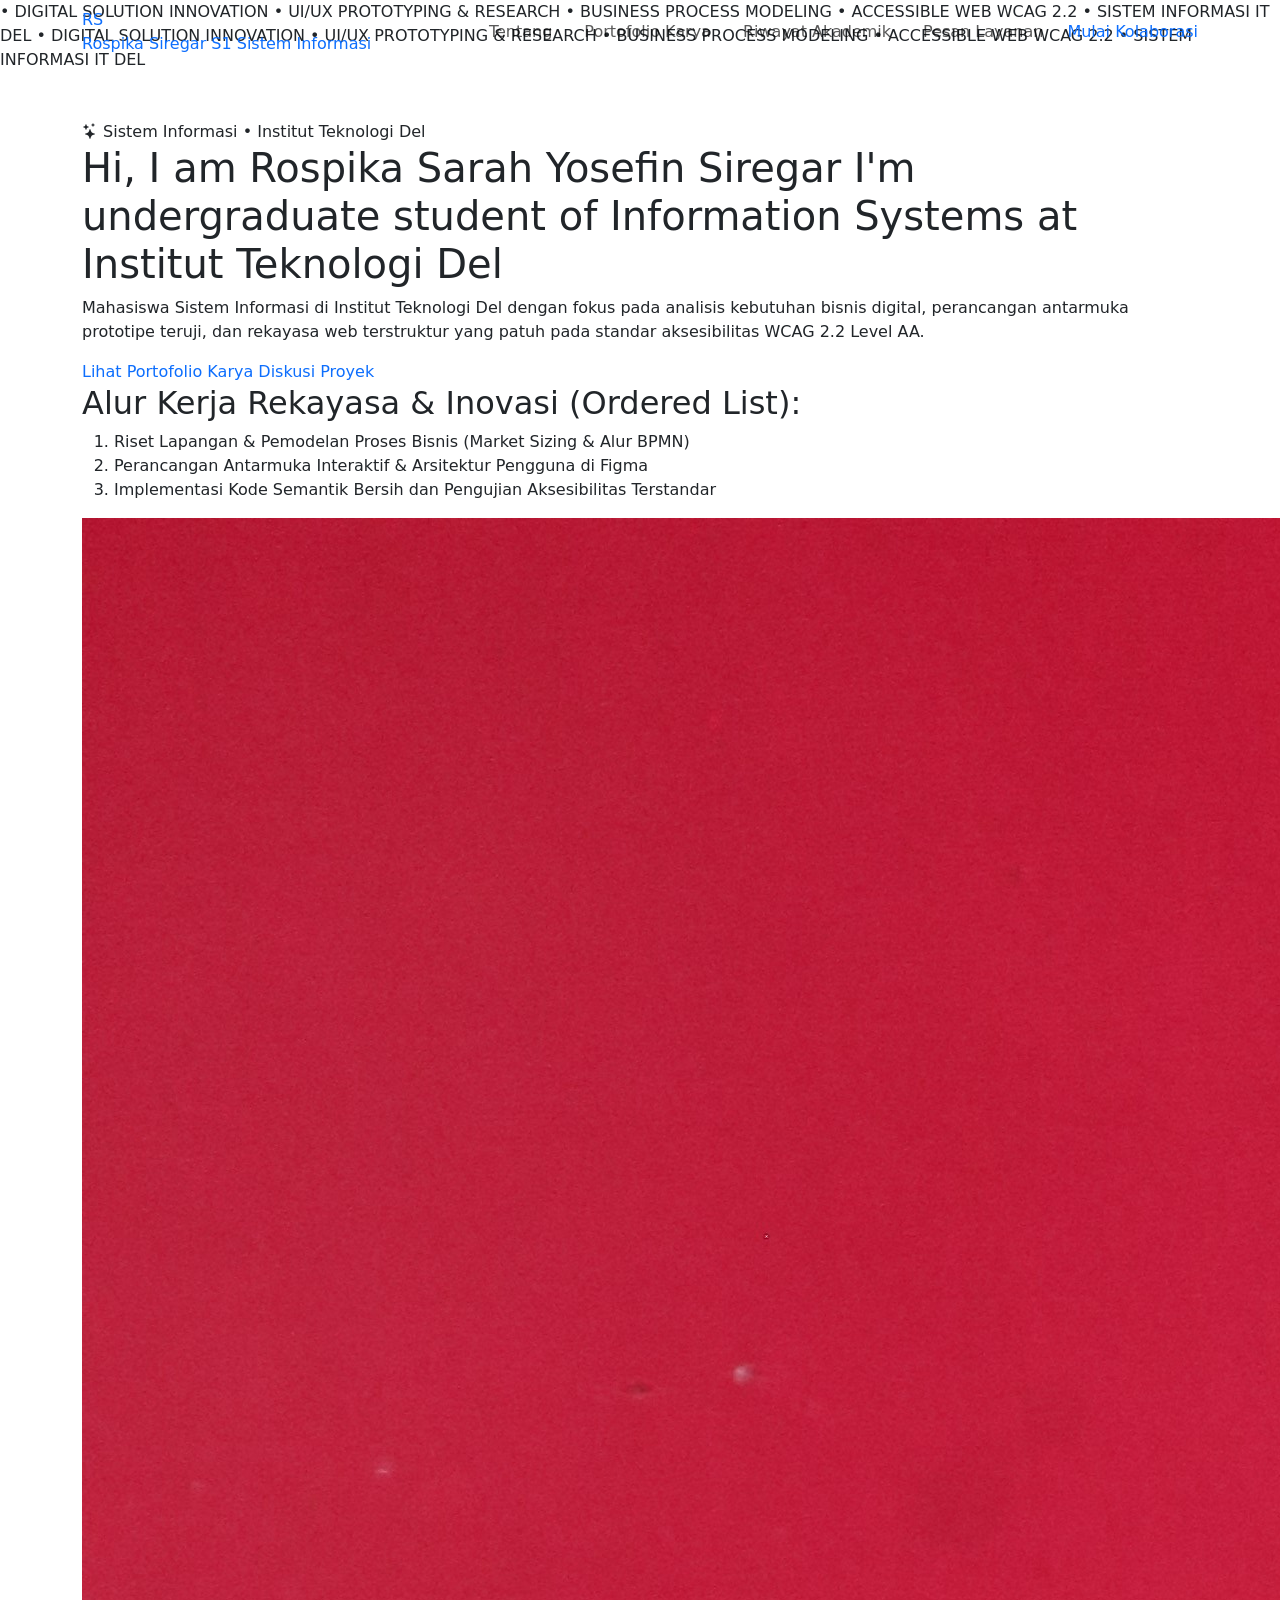
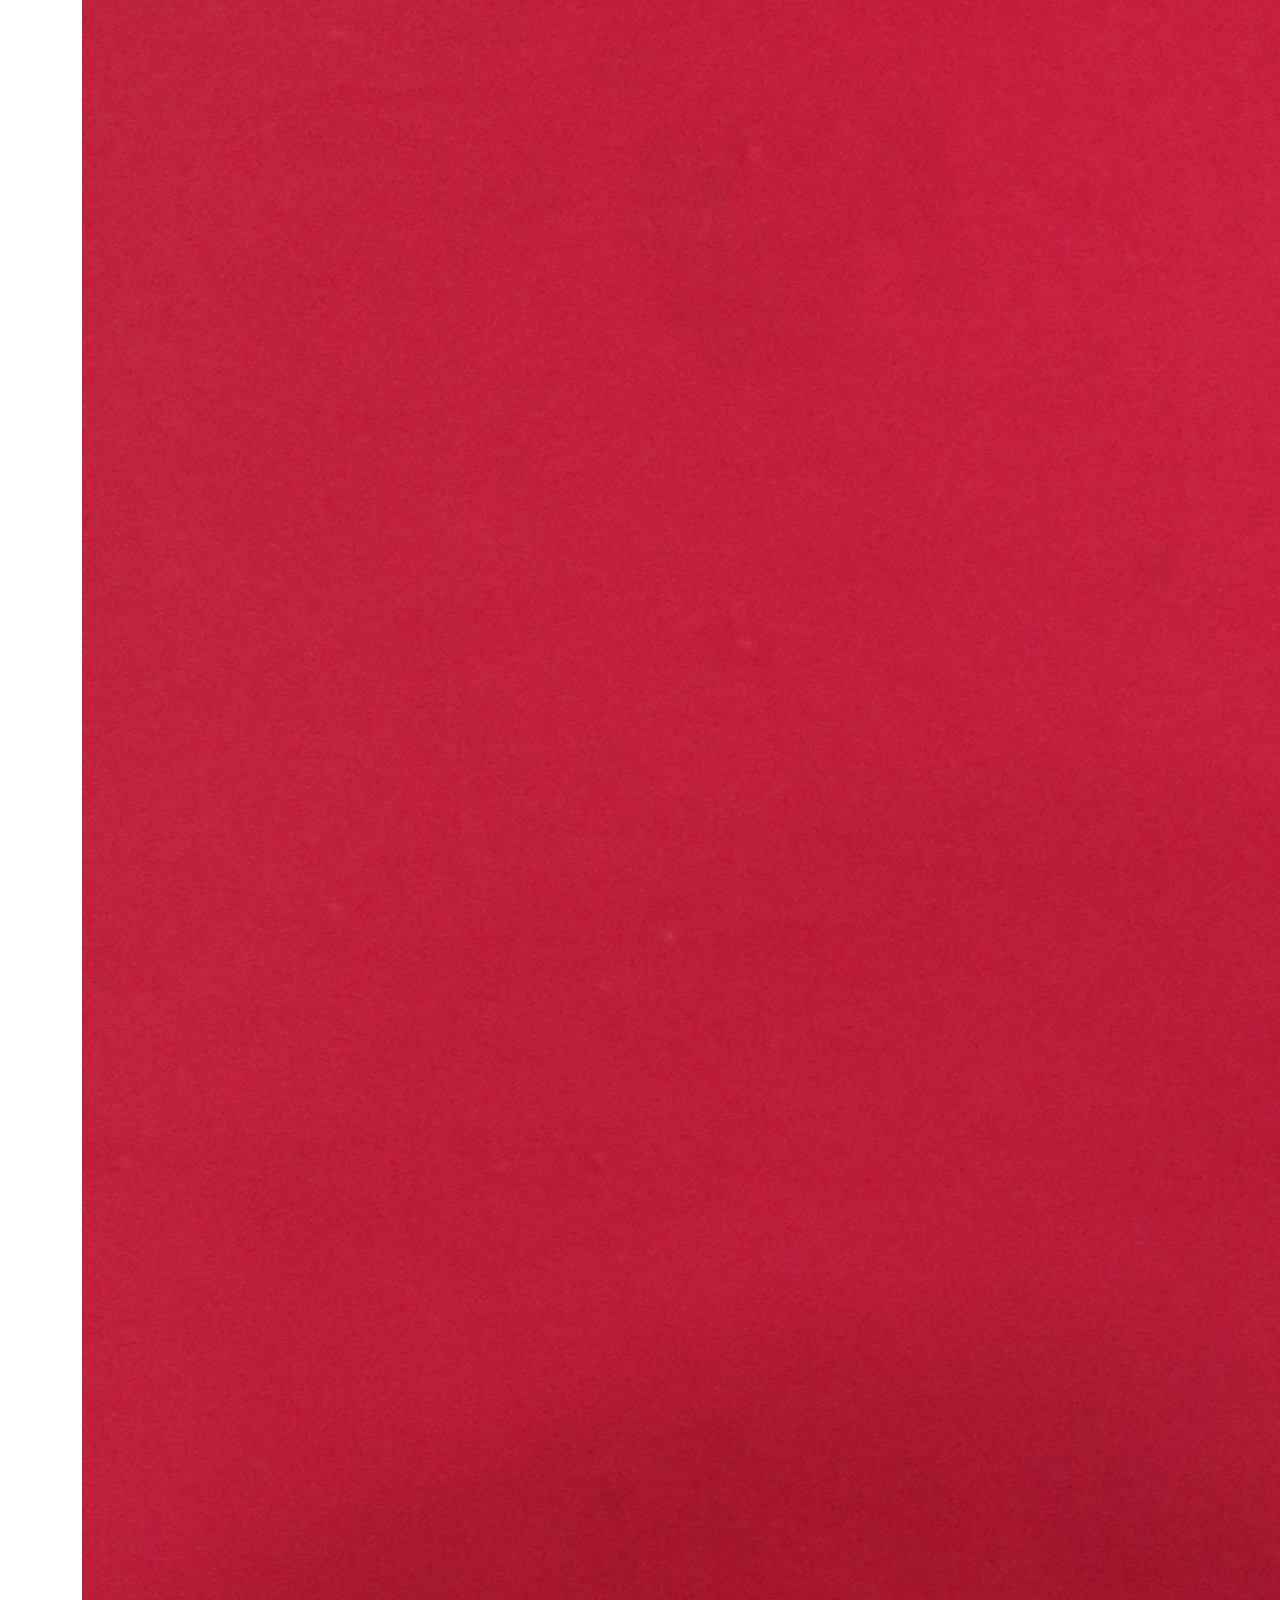
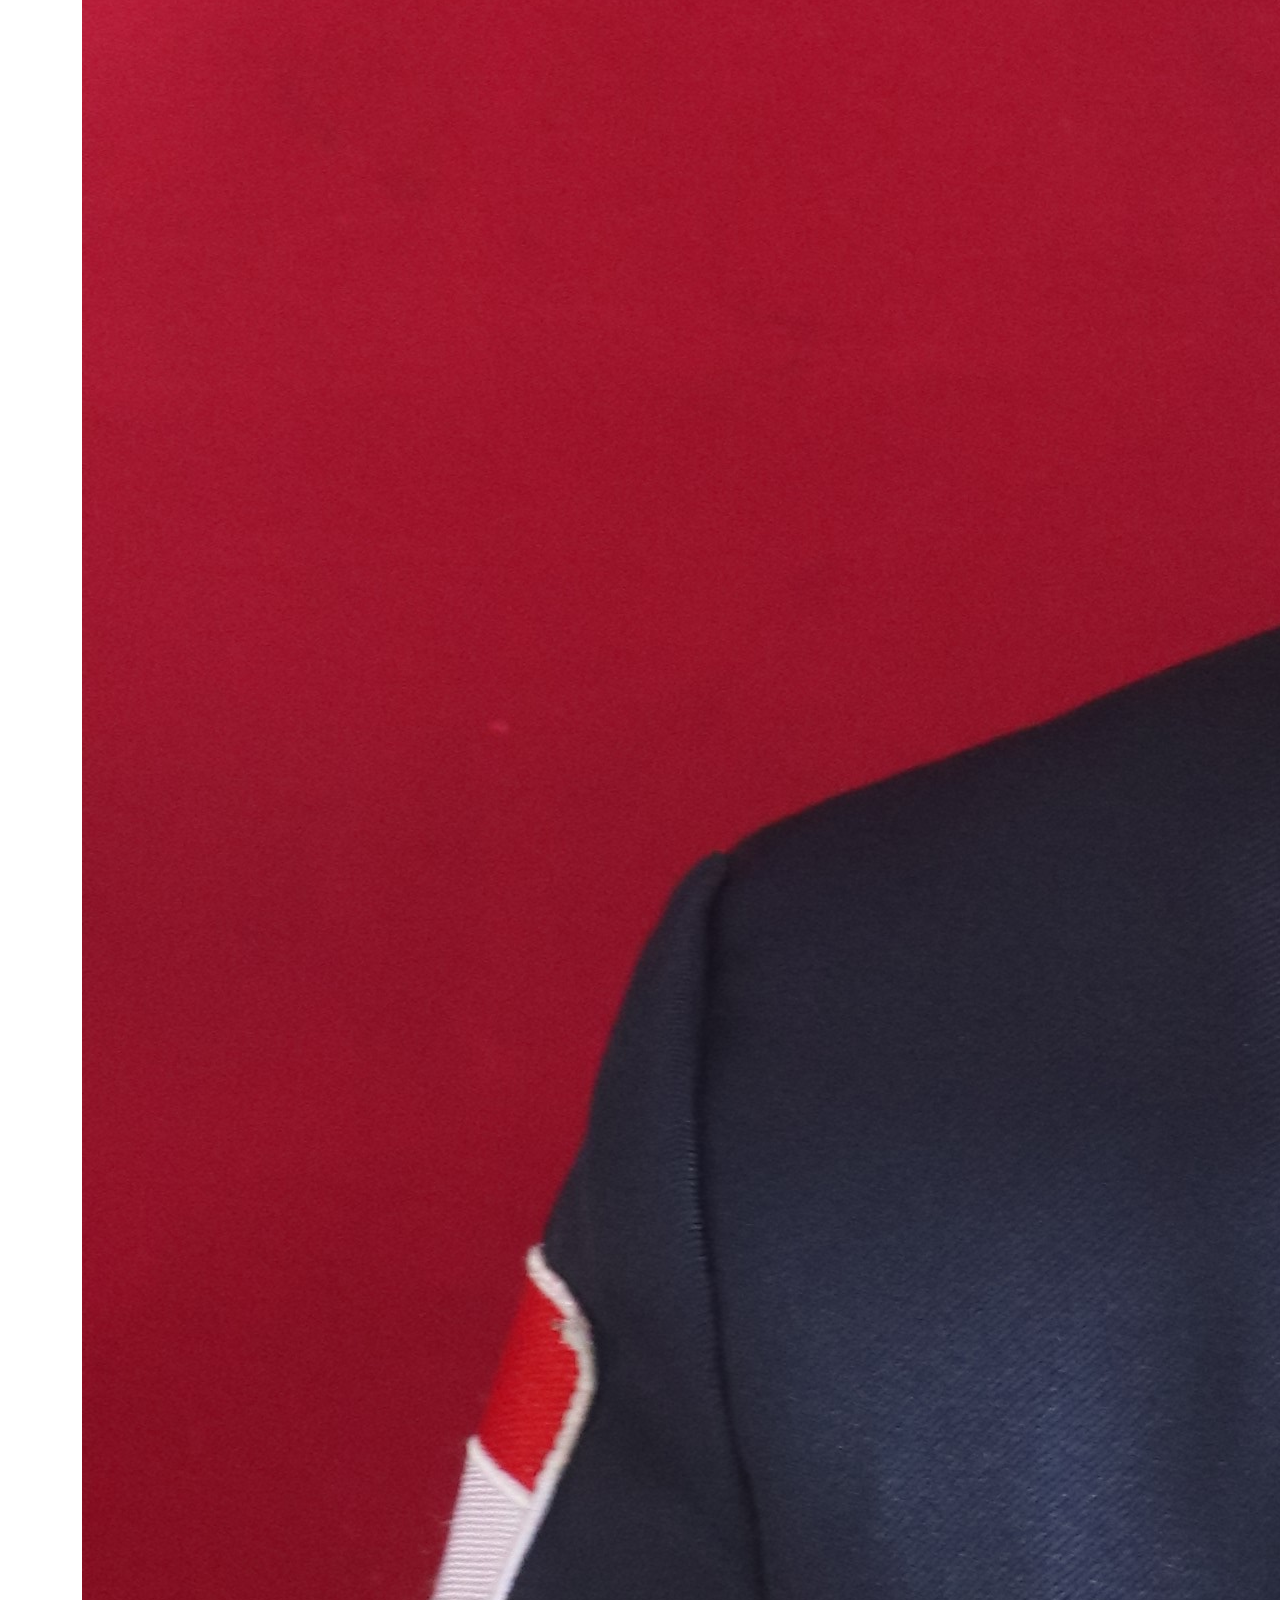
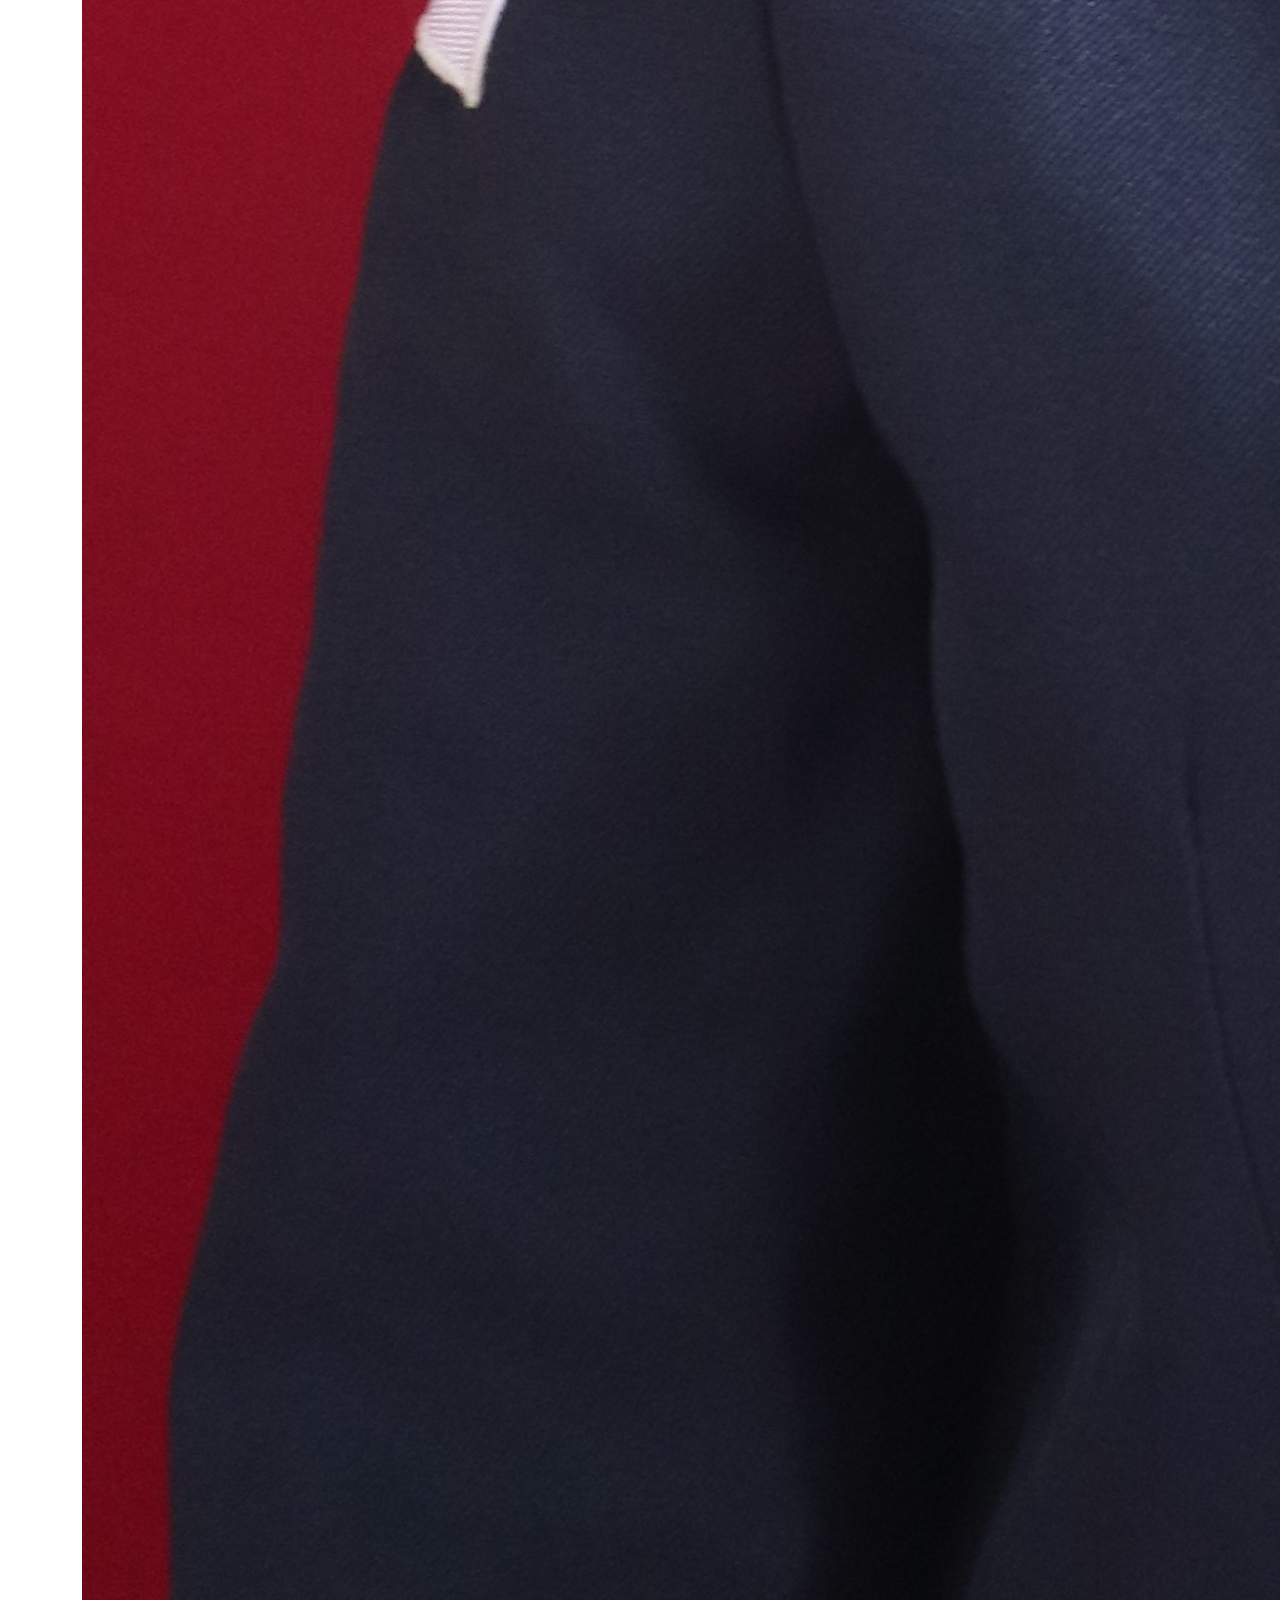
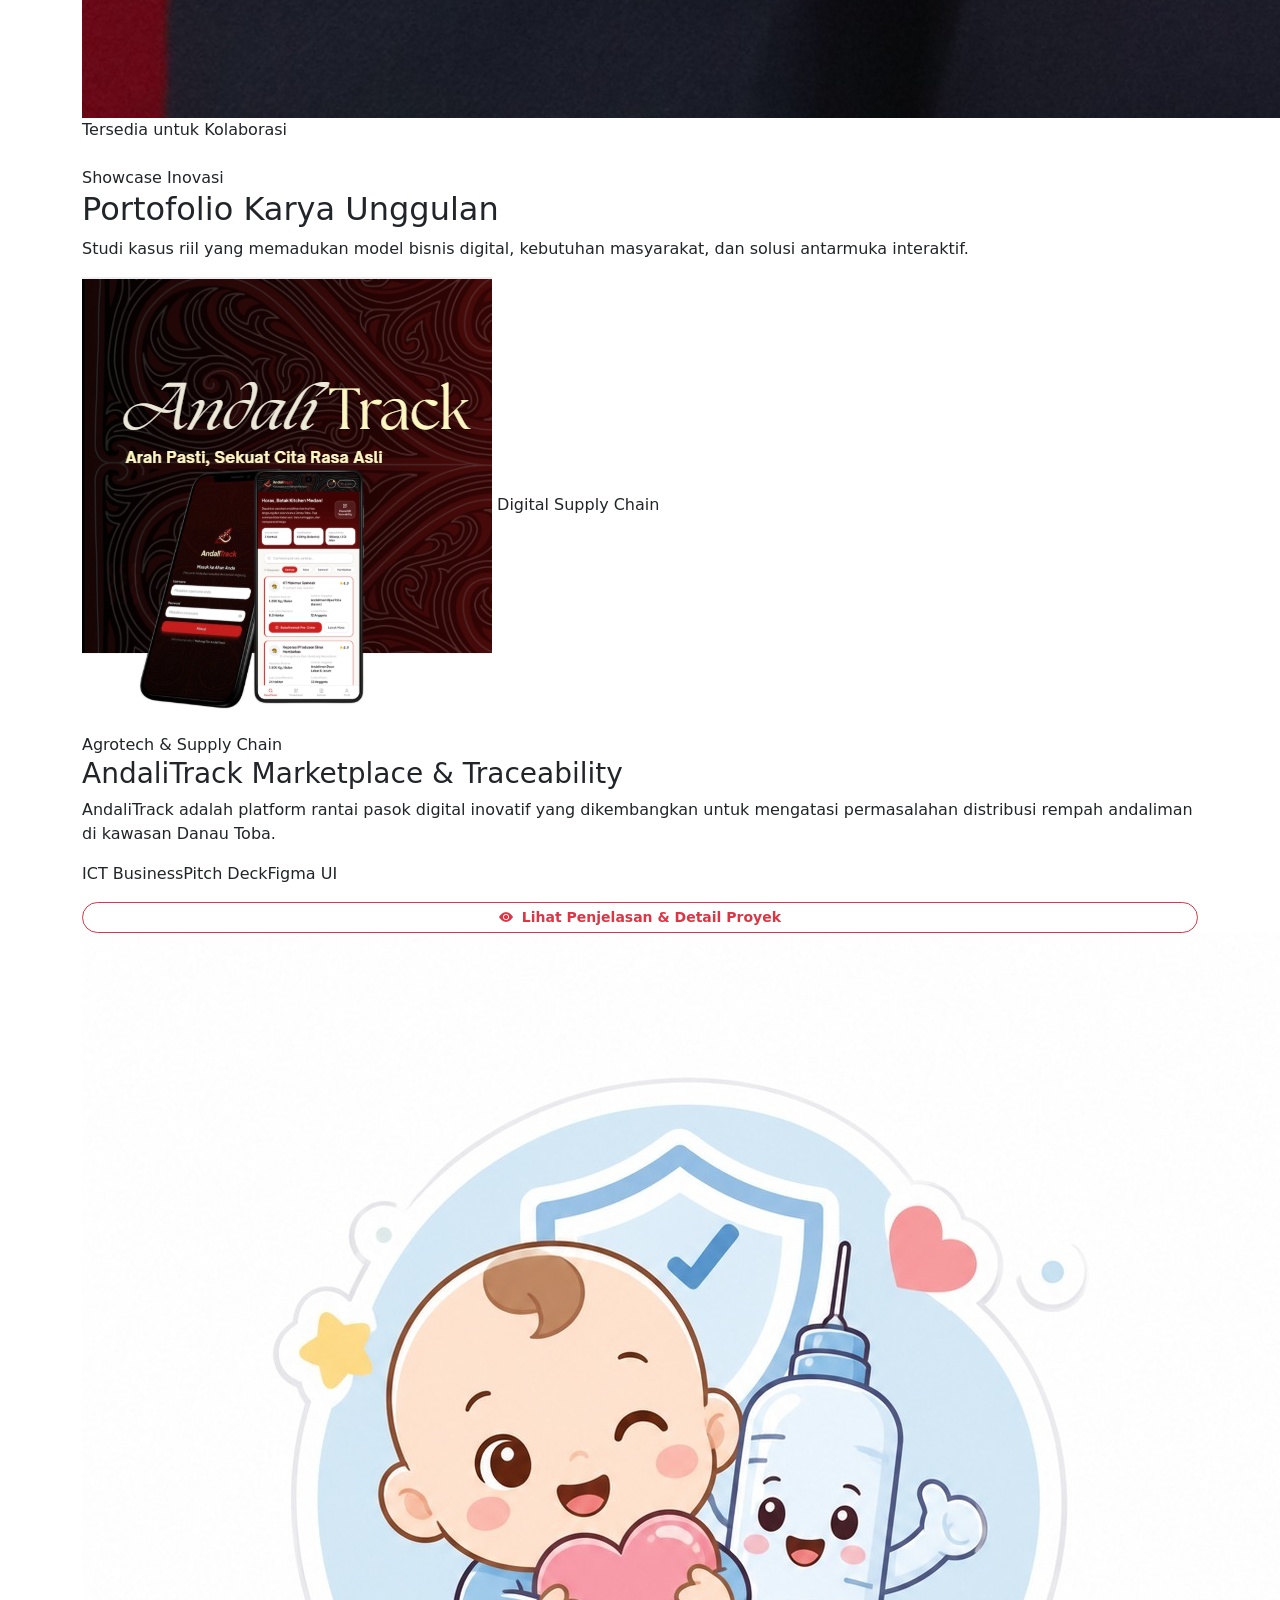
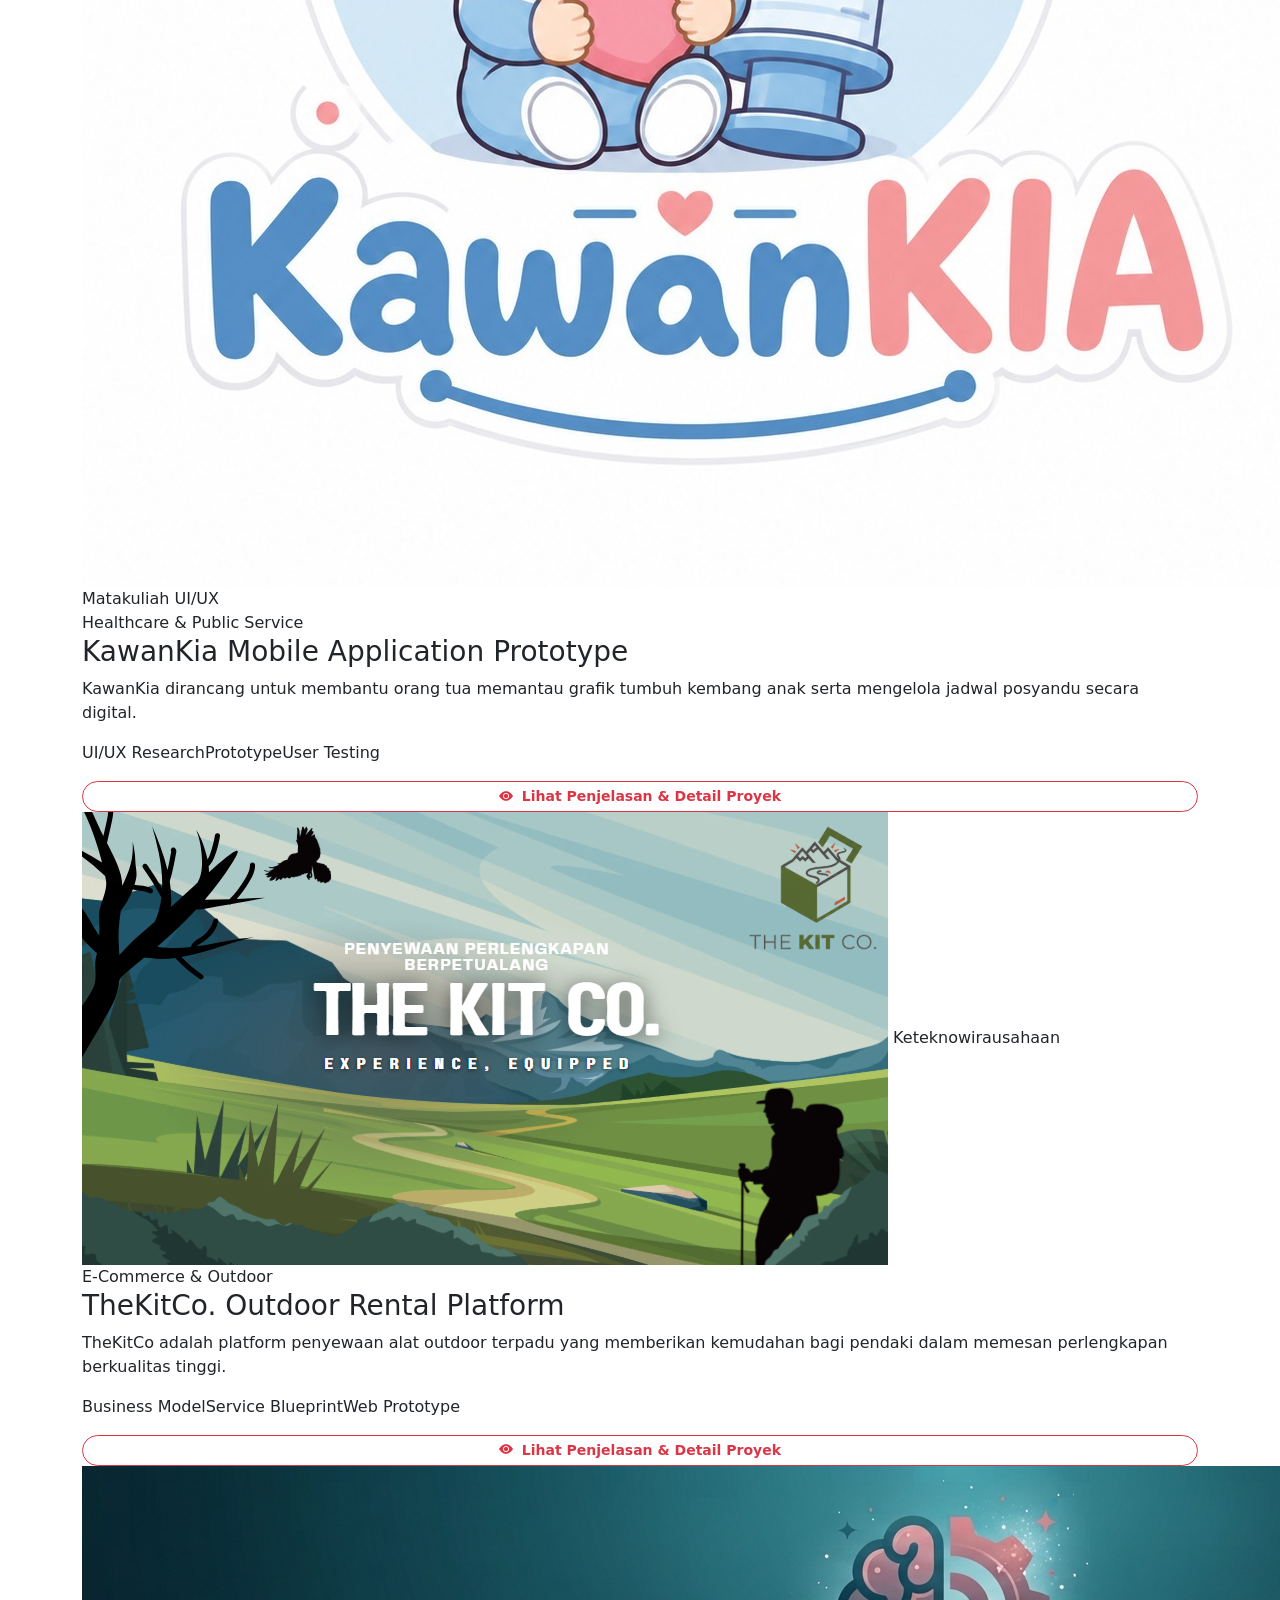
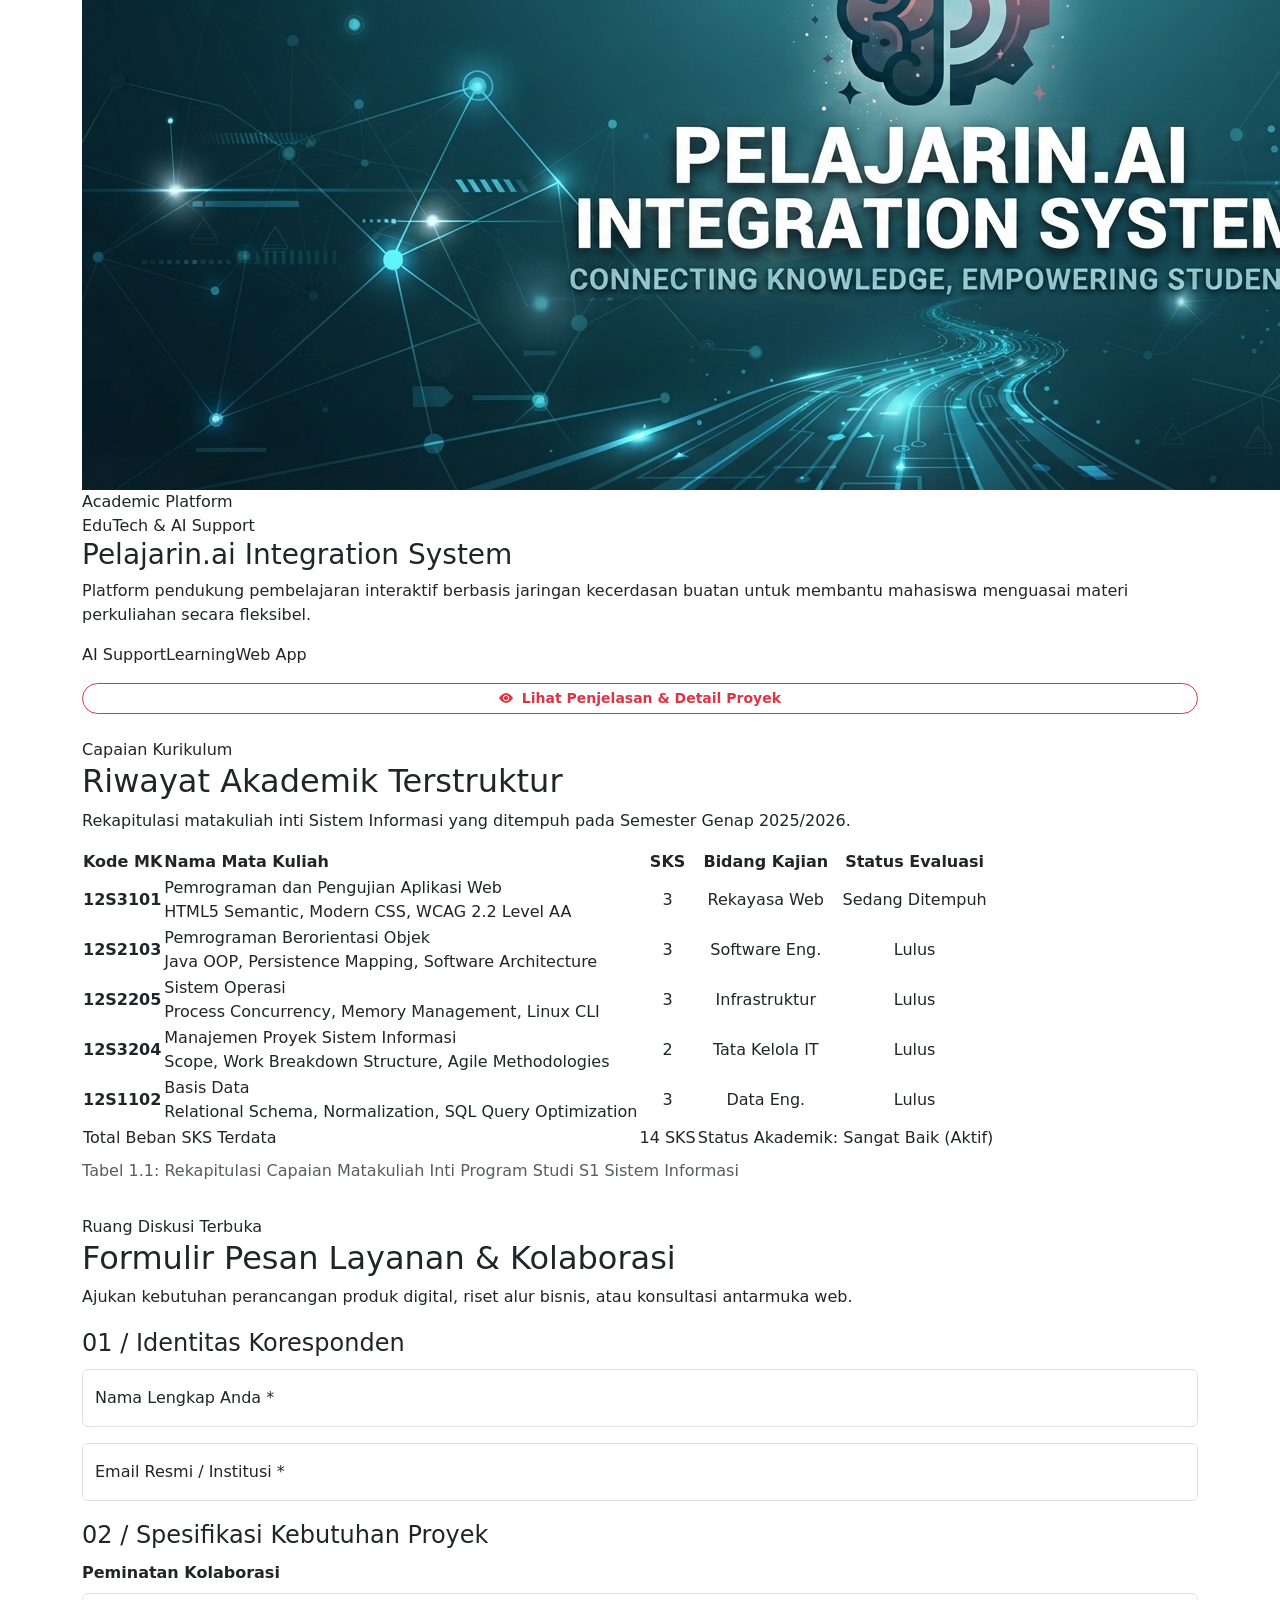
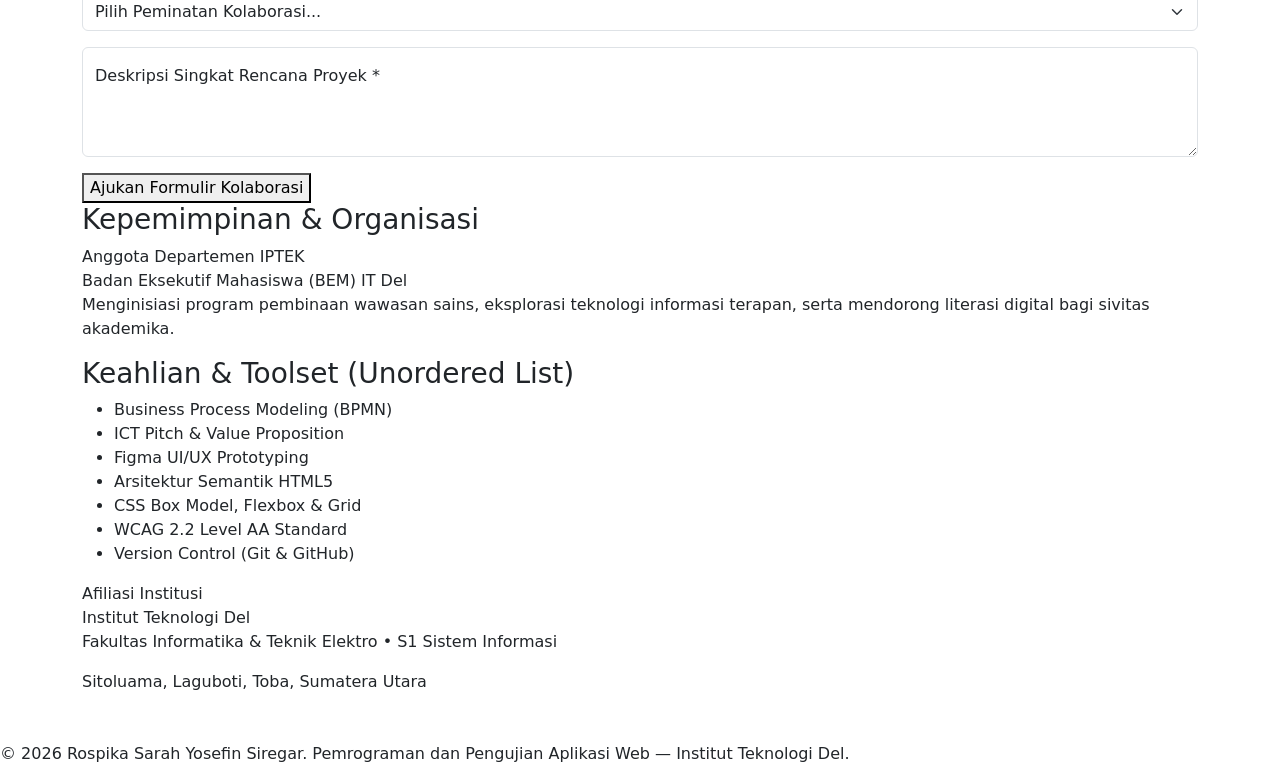
==== commit 0ee66bb8: "update lagi" ====
--- a/index.html
+++ b/index.html
@@ -1,144 +1,372 @@
 <!DOCTYPE html>
 <html lang="id">
 <head>
-    <meta charset="UTF-8">
-    <meta name="viewport" content="width=device-width, initial-scale=1.0">
-    <title>Portofolio - Rospika Sarah Yosefin Siregar</title>
-    <!-- Bootstrap 5.3.3 CSS CDN -->
-    <link href="https://cdn.jsdelivr.net/npm/bootstrap@5.3.3/dist/css/bootstrap.min.css" rel="stylesheet">
-    <link rel="stylesheet" href="https://cdn.jsdelivr.net/npm/bootstrap-icons@1.11.3/font/bootstrap-icons.min.css">
-    <link rel="stylesheet" href="css/custom-style.css">
+  <meta charset="UTF-8">
+  <meta name="viewport" content="width=device-width, initial-scale=1.0">
+  <title>Rospika Sarah Yosefin Siregar | Portfolio Mahasiswa Sistem Informasi</title>
+  
+  <!-- Bootstrap 5.3.3 CSS CDN -->
+  <link href="https://cdn.jsdelivr.net/npm/bootstrap@5.3.3/dist/css/bootstrap.min.css" rel="stylesheet" integrity="sha384-QWTKZyjpPEjISv5WaRU9OFeRpok6YctnYmDr5pNlyT2bRjXh0JMhjY6hW+ALEwIH" crossorigin="anonymous">
+  <!-- Bootstrap Icons CDN -->
+  <link rel="stylesheet" href="https://cdn.jsdelivr.net/npm/bootstrap-icons@1.11.3/font/bootstrap-icons.min.css">
+  
+  <link rel="stylesheet" href="custom-style.css">
 </head>
-<body class="main-layout container my-5">
-
-    <!-- Header & Navigasi Lengkap -->
-    <header class="mb-5">
-        <nav class="navbar navbar-expand-lg navbar-light bg-white shadow-sm rounded px-3 py-3">
-            <div class="d-flex align-items-center">
-                <span class="badge bg-danger me-2 p-2 rounded-3">RS</span>
-                <div>
-                    <h1 class="h6 mb-0 fw-bold text-dark">Rospika Siregar</h1>
-                    <small class="text-muted" style="font-size: 0.75rem;">S1 Sistem Informasi</small>
-                </div>
-            </div>
-            <button class="navbar-toggler border-0" type="button" data-bs-toggle="collapse" data-bs-target="#navbarNav">
-                <span class="navbar-toggler-icon"></span>
-            </button>
-            <div class="collapse navbar-collapse" id="navbarNav">
-                <ul class="navbar-nav ms-auto align-items-lg-center">
-                    <li class="nav-item"><a class="nav-link px-2" href="#about">Tentang</a></li>
-                    <li class="nav-item"><a class="nav-link px-2" href="#projects">Portofolio Karya</a></li>
-                    <li class="nav-item"><a class="nav-link px-2" href="#academic">Riwayat Akademik</a></li>
-                    <li class="nav-item"><a class="nav-link px-2" href="#contact">Pesan Layanan</a></li>
-                    <li class="nav-item ms-lg-3 mt-2 mt-lg-0">
-                        <a href="#contact" class="btn btn-danger btn-sm rounded-pill px-3 fw-bold">Mulai Kolaborasi</a>
-                    </li>
-                </ul>
-            </div>
+<body>
+
+  <!-- ========================================================== -->
+  <!-- SECTION: HEADER & NAVIGASI UTAMA -->
+  <!-- ========================================================== -->
+  <header class="navbar navbar-expand-lg navbar-light fixed-top navbar-wrapper">
+    <div class="container">
+      <a href="#" class="brand-monogram text-decoration-none">
+        <span class="monogram-box">RS</span>
+        <div class="brand-text">
+          <span class="brand-name">Rospika Siregar</span>
+          <span class="brand-role">S1 Sistem Informasi</span>
+        </div>
+      </a>
+      
+      <button class="navbar-toggler border-0" type="button" data-bs-toggle="collapse" data-bs-target="#navbarNav" aria-controls="navbarNav" aria-expanded="false" aria-label="Toggle navigation">
+        <span class="navbar-toggler-icon"></span>
+      </button>
+
+      <div class="collapse navbar-collapse justify-content-end" id="navbarNav">
+        <nav class="nav-links-area" aria-label="Navigasi Utama">
+          <ul class="navbar-nav align-items-lg-center gap-lg-3">
+            <li class="nav-item"><a class="nav-link" href="#about">Tentang</a></li>
+            <li class="nav-item"><a class="nav-link" href="#projects">Portofolio Karya</a></li>
+            <li class="nav-item"><a class="nav-link" href="#akademik">Riwayat Akademik</a></li>
+            <li class="nav-item"><a class="nav-link" href="#services">Pesan Layanan</a></li>
+          </ul>
         </nav>
-    </header>
-
+        <div class="ms-lg-3 mt-3 mt-lg-0">
+          <a href="#services" class="cta-pill-nav text-decoration-none">Mulai Kolaborasi</a>
+        </div>
+      </div>
+    </div>
+  </header>
+
+  <!-- Running Ticker Kreatif -->
+  <div class="ticker-strip" aria-hidden="true">
+    <div class="ticker-track">
+      <span>&bull; DIGITAL SOLUTION INNOVATION</span>
+      <span>&bull; UI/UX PROTOTYPING & RESEARCH</span>
+      <span>&bull; BUSINESS PROCESS MODELING</span>
+      <span>&bull; ACCESSIBLE WEB WCAG 2.2</span>
+      <span>&bull; SISTEM INFORMASI IT DEL</span>
+      <span>&bull; DIGITAL SOLUTION INNOVATION</span>
+      <span>&bull; UI/UX PROTOTYPING & RESEARCH</span>
+      <span>&bull; BUSINESS PROCESS MODELING</span>
+      <span>&bull; ACCESSIBLE WEB WCAG 2.2</span>
+      <span>&bull; SISTEM INFORMASI IT DEL</span>
+    </div>
+  </div>
+
+  <!-- ========================================================== -->
+  <!-- PEMBUNGKUS UTAMA TATA LETAK GRID -->
+  <!-- ========================================================== -->
+  <div class="main-layout container my-5">
+    
     <main class="w-100">
-        <!-- Bagian Hero / Tentang Pengembang -->
-        <section id="about" class="row mb-5 align-items-center bg-white p-4 p-lg-5 rounded-4 shadow-sm">
-            <div class="col-lg-7 mb-4 mb-lg-0">
-                <span class="badge bg-light text-danger border border-danger mb-3 px-3 py-2 rounded-pill">
-                    <i class="bi bi-info-circle me-1"></i> Sistem Informasi • Institut Teknologi Del
-                </span>
-                <h2 class="display-6 fw-bold text-dark mb-3">
-                    Hi, I am Rospika Sarah Yosefin Siregar I'm undergraduate student of Information Systems at Institut Teknologi Del
-                </h2>
-                <p class="text-secondary lead fs-6 mb-4">
-                    Mahasiswa Sistem Informasi di Institut Teknologi Del dengan fokus pada analisis kebutuhan bisnis digital, perancangan antarmuka prototipe teruji, dan rekayasa web terstruktur yang patuh pada standar aksesibilitas WCAG 2.2 Level AA.
-                </p>
-                <div class="d-flex gap-3">
-                    <a href="#projects" class="btn btn-danger px-4 py-2 rounded-pill fw-bold shadow-sm">Lihat Portofolio Karya</a>
-                    <a href="#contact" class="btn btn-outline-secondary px-4 py-2 rounded-pill fw-bold">Diskusi Proyek</a>
-                </div>
-            </div>
-            <div class="col-lg-5 text-center">
-                <img src="assets/profil.JPG" alt="Rospika Sarah" class="img-fluid rounded-4 shadow-sm border border-3 border-white" style="max-height: 320px; object-fit: cover;">
-            </div>
-        </section>
-
-        <!-- Bagian Project Showcase (Dynamic CSR dari projects.json) -->
-        <section id="projects" class="mb-5">
-            <div class="d-flex justify-content-between align-items-center mb-4">
-                <h2 class="fw-bold text-dark m-0">Project Showcase</h2>
-                <span class="text-muted small">Loaded via Dynamic CSR & JSON Data Layer</span>
-            </div>
-            
-            <!-- UI States: Loading & Error -->
-            <div id="loadingState" class="text-center py-5">
-                <div class="spinner-border text-danger" role="status">
-                    <span class="visually-hidden">Loading...</span>
-                </div>
-                <p class="text-secondary mt-2">Memuat data proyek dari server...</p>
-            </div>
-            <div id="errorState" class="alert alert-danger d-none" role="alert"></div>
-
-            <!-- Kontainer Kartu Proyek Dinamis -->
-            <div class="row" id="projectsContainer"></div>
-        </section>
-
-        <!-- Bagian Formulir Kontak & Layanan (Decoupled Form REST Dispatch) -->
-        <section id="contact" class="bg-white p-4 p-lg-5 rounded-4 shadow-sm mb-5">
-            <div class="row align-items-center">
-                <div class="col-lg-6 mb-4 mb-lg-0">
-                    <h3 class="fw-bold text-dark mb-3">Pesan Layanan Profesional</h3>
-                    <p class="text-secondary">Pilih paket layanan konsultasi atau pengembangan web yang sesuai dengan kebutuhan sistem Anda. Pesanan akan diproses secara asinkron tanpa memuat ulang halaman.</p>
-                </div>
-                <div class="col-lg-6">
-                    <form id="serviceOrderForm">
-                        <div class="form-floating mb-3">
-                            <input type="text" class="form-control" id="floatingName" name="clientName" placeholder="Nama Lengkap" required>
-                            <label for="floatingName">Nama Lengkap</label>
-                        </div>
-                        <div class="form-floating mb-3">
-                            <select class="form-select" id="servicePackageSelect" name="selectedPackage" required>
-                                <option value="" selected disabled>Memuat paket layanan...</option>
-                            </select>
-                            <label for="servicePackageSelect">Pilih Paket Layanan</label>
-                        </div>
-                        <button type="submit" class="btn btn-danger w-100 fw-bold py-3 rounded-pill shadow-sm">Kirim Permintaan Layanan</button>
-                    </form>
-                </div>
-            </div>
-        </section>
+
+      <!-- ========================================================== -->
+      <!-- SECTION: HERO / TENTANG SAYA -->
+      <!-- ========================================================== -->
+      <section id="about" class="editorial-card hero-block mb-4">
+        <div class="hero-text-side">
+          <div class="role-badge">
+            <span class="badge-sparkle" aria-hidden="true"><i class="bi bi-stars"></i></span> Sistem Informasi &bull; Institut Teknologi Del
+          </div>
+          <h1 class="hero-headline">
+            Hi, I am <span class="shimmer-text">Rospika Sarah Yosefin Siregar</span> I'm undergraduate student of Information Systems at Institut Teknologi Del
+          </h1>
+          <p class="hero-pitch">
+            Mahasiswa Sistem Informasi di Institut Teknologi Del dengan fokus pada analisis kebutuhan bisnis digital, perancangan antarmuka prototipe teruji, dan rekayasa web terstruktur yang patuh pada standar aksesibilitas WCAG 2.2 Level AA.
+          </p>
+
+          <div class="hero-actions">
+            <a href="#projects" class="btn-primary-action text-decoration-none">Lihat Portofolio Karya</a>
+            <a href="#services" class="btn-secondary-action text-decoration-none">Diskusi Proyek</a>
+          </div>
+
+          <div class="methodology-card">
+            <h2 class="sub-heading-method">Alur Kerja Rekayasa & Inovasi (Ordered List):</h2>
+            <ol class="workflow-steps">
+              <li>Riset Lapangan & Pemodelan Proses Bisnis (Market Sizing & Alur BPMN)</li>
+              <li>Perancangan Antarmuka Interaktif & Arsitektur Pengguna di Figma</li>
+              <li>Implementasi Kode Semantik Bersih dan Pengujian Aksesibilitas Terstandar</li>
+            </ol>
+          </div>
+        </div>
+
+        <div class="hero-visual-side">
+          <div class="portrait-container floating-portrait">
+            <img src="assets/profil.JPG" alt="Foto Profil Rospika Sarah Yosefin Siregar" class="portrait-image">
+            <div class="status-floating-pill">
+              <span class="status-dot-pulse" aria-hidden="true"></span>
+              <span>Tersedia untuk Kolaborasi</span>
+            </div>
+          </div>
+        </div>
+      </section>
+
+      <!-- ========================================================== -->
+      <!-- SECTION: PORTOFOLIO KARYA (Dynamic CSR) -->
+      <!-- ========================================================== -->
+      <section id="projects" class="editorial-card interactive-hover mb-4">
+        <div class="section-intro">
+          <span class="section-kicker">Showcase Inovasi</span>
+          <h2 class="section-title">Portofolio Karya Unggulan</h2>
+          <p class="section-summary">Studi kasus riil yang memadukan model bisnis digital, kebutuhan masyarakat, dan solusi antarmuka interaktif.</p>
+        </div>
+
+        <!-- UI States -->
+        <div id="loadingState" class="text-center py-5">
+          <div class="spinner-border text-danger" role="status">
+            <span class="visually-hidden">Loading...</span>
+          </div>
+          <p class="text-secondary mt-2">Memuat data portofolio via Dynamic CSR...</p>
+        </div>
+        <div id="errorState" class="alert alert-danger d-none" role="alert"></div>
+
+        <!-- Grid 4 Kartu Portofolio (Dirender Asinkron via JS) -->
+        <div class="showcase-grid" id="projectsContainer"></div>
+      </section>
+
+      <!-- ========================================================== -->
+      <!-- SECTION: RIWAYAT AKADEMIK -->
+      <!-- ========================================================== -->
+      <section id="akademik" class="editorial-card interactive-hover mb-4">
+        <div class="section-intro">
+          <span class="section-kicker">Capaian Kurikulum</span>
+          <h2 class="section-title">Riwayat Akademik Terstruktur</h2>
+          <p class="section-summary">Rekapitulasi matakuliah inti Sistem Informasi yang ditempuh pada Semester Genap 2025/2026.</p>
+        </div>
+
+        <div class="table-card-wrapper">
+          <div class="table-scroll-layer">
+            <table class="academic-table">
+              <caption>Tabel 1.1: Rekapitulasi Capaian Matakuliah Inti Program Studi S1 Sistem Informasi</caption>
+              <thead>
+                <tr>
+                  <th scope="col" class="th-code">Kode MK</th>
+                  <th scope="col">Nama Mata Kuliah</th>
+                  <th scope="col" class="text-center">SKS</th>
+                  <th scope="col" class="text-center">Bidang Kajian</th>
+                  <th scope="col" class="text-center">Status Evaluasi</th>
+                </tr>
+              </thead>
+              <tbody>
+                <tr>
+                  <th scope="row" class="code-badge">12S3101</th>
+                  <td>
+                    <div class="subject-title">Pemrograman dan Pengujian Aplikasi Web</div>
+                    <div class="subject-sub">HTML5 Semantic, Modern CSS, WCAG 2.2 Level AA</div>
+                  </td>
+                  <td class="text-center bold-sks">3</td>
+                  <td class="text-center"><span class="category-pill">Rekayasa Web</span></td>
+                  <td class="text-center"><span class="status-badge-progress">Sedang Ditempuh</span></td>
+                </tr>
+                <tr>
+                  <th scope="row" class="code-badge">12S2103</th>
+                  <td>
+                    <div class="subject-title">Pemrograman Berorientasi Objek</div>
+                    <div class="subject-sub">Java OOP, Persistence Mapping, Software Architecture</div>
+                  </td>
+                  <td class="text-center bold-sks">3</td>
+                  <td class="text-center"><span class="category-pill">Software Eng.</span></td>
+                  <td class="text-center"><span class="status-badge-success">Lulus</span></td>
+                </tr>
+                <tr>
+                  <th scope="row" class="code-badge">12S2205</th>
+                  <td>
+                    <div class="subject-title">Sistem Operasi</div>
+                    <div class="subject-sub">Process Concurrency, Memory Management, Linux CLI</div>
+                  </td>
+                  <td class="text-center bold-sks">3</td>
+                  <td class="text-center"><span class="category-pill">Infrastruktur</span></td>
+                  <td class="text-center"><span class="status-badge-success">Lulus</span></td>
+                </tr>
+                <tr>
+                  <th scope="row" class="code-badge">12S3204</th>
+                  <td>
+                    <div class="subject-title">Manajemen Proyek Sistem Informasi</div>
+                    <div class="subject-sub">Scope, Work Breakdown Structure, Agile Methodologies</div>
+                  </td>
+                  <td class="text-center bold-sks">2</td>
+                  <td class="text-center"><span class="category-pill">Tata Kelola IT</span></td>
+                  <td class="text-center"><span class="status-badge-success">Lulus</span></td>
+                </tr>
+                <tr>
+                  <th scope="row" class="code-badge">12S1102</th>
+                  <td>
+                    <div class="subject-title">Basis Data</div>
+                    <div class="subject-sub">Relational Schema, Normalization, SQL Query Optimization</div>
+                  </td>
+                  <td class="text-center bold-sks">3</td>
+                  <td class="text-center"><span class="category-pill">Data Eng.</span></td>
+                  <td class="text-center"><span class="status-badge-success">Lulus</span></td>
+                </tr>
+              </tbody>
+              <tfoot>
+                <tr>
+                  <td colspan="2" class="tfoot-label">Total Beban SKS Terdata</td>
+                  <td class="text-center tfoot-val">14 SKS</td>
+                  <td colspan="2" class="text-center tfoot-sub">Status Akademik: Sangat Baik (Aktif)</td>
+                </tr>
+              </tfoot>
+            </table>
+          </div>
+        </div>
+      </section>
+
+      <!-- ========================================================== -->
+      <!-- SECTION: FORMULIR LAYANAN (Decoupled Form REST Dispatch) -->
+      <!-- ========================================================== -->
+      <section id="services" class="editorial-card interactive-hover">
+        <div class="section-intro">
+          <span class="section-kicker">Ruang Diskusi Terbuka</span>
+          <h2 class="section-title">Formulir Pesan Layanan & Kolaborasi</h2>
+          <p class="section-summary">Ajukan kebutuhan perancangan produk digital, riset alur bisnis, atau konsultasi antarmuka web.</p>
+        </div>
+
+        <form class="consultation-form needs-validation" novalidate>
+          
+          <fieldset class="clean-fieldset">
+            <legend>01 / Identitas Koresponden</legend>
+
+            <div class="form-floating mb-3">
+              <input type="text" id="fullName" name="fullName" class="form-control" required placeholder="Nama Lengkap">
+              <label for="fullName">Nama Lengkap Anda <span class="required-indicator">*</span></label>
+              <div class="invalid-feedback">Mohon masukkan nama lengkap Anda.</div>
+            </div>
+
+            <div class="form-floating mb-3">
+              <input type="email" id="userEmail" name="userEmail" class="form-control" required placeholder="nama@del.ac.id">
+              <label for="userEmail">Email Resmi / Institusi <span class="required-indicator">*</span></label>
+              <div class="invalid-feedback">Mohon masukkan format email yang valid.</div>
+            </div>
+          </fieldset>
+
+          <fieldset class="clean-fieldset">
+            <legend>02 / Spesifikasi Kebutuhan Proyek</legend>
+
+            <div class="form-control-item mb-3">
+              <label for="serviceCategory" class="form-label fw-semibold fs-7">Peminatan Kolaborasi</label>
+              <select id="serviceCategory" name="serviceCategory" class="form-select" required>
+                <option value="" selected disabled>Memuat paket layanan...</option>
+              </select>
+            </div>
+
+            <div class="form-floating mb-3">
+              <textarea id="projectDetails" name="projectDetails" class="form-control" style="height: 110px" required placeholder="Deskripsi..."></textarea>
+              <label for="projectDetails">Deskripsi Singkat Rencana Proyek <span class="required-indicator">*</span></label>
+              <div class="invalid-feedback">Mohon tuliskan deskripsi singkat rencana proyek Anda.</div>
+            </div>
+          </fieldset>
+
+          <button type="submit" class="submit-button">Ajukan Formulir Kolaborasi</button>
+        </form>
+      </section>
+
     </main>
 
-    <!-- Footer -->
-    <footer class="text-center py-4 text-secondary border-top">
-        <p class="mb-0">&copy; 2026 Rospika Sarah Yosefin Siregar - S1 Sistem Informasi IT Del. All rights reserved.</p>
-    </footer>
-
-    <!-- Universal Dynamic Modal -->
-    <div class="modal fade" id="universalProjectModal" tabindex="-1">
-        <div class="modal-dialog modal-lg modal-dialog-centered">
-            <div class="modal-content border-0 shadow-lg rounded-4 overflow-hidden">
-                <div class="modal-header bg-danger text-white">
-                    <h5 class="modal-title fw-bold" id="projectModalTitle">Judul Proyek</h5>
-                    <button type="button" class="btn-close btn-close-white" data-bs-dismiss="modal"></button>
-                </div>
-                <div class="modal-body p-4" id="projectModalBody"></div>
-            </div>
-        </div>
-    </div>
-
-    <!-- Bootstrap Toast Notification -->
-    <div class="position-fixed bottom-0 end-0 p-3" style="z-index: 11">
-        <div id="liveToast" class="toast hide" role="alert" aria-live="assertive" aria-atomic="true">
-            <div class="toast-header bg-success text-white">
-                <strong class="me-auto" id="toastTitle">Notifikasi</strong>
-                <button type="button" class="btn-close btn-close-white" data-bs-dismiss="toast"></button>
-            </div>
-            <div class="toast-body" id="toastBody">Pesan berhasil dikirim.</div>
-        </div>
-    </div>
-
-    <!-- Bootstrap JS Bundle CDN -->
-    <script src="https://cdn.jsdelivr.net/npm/bootstrap@5.3.3/dist/js/bootstrap.bundle.min.js"></script>
-    <script src="js/api-service.js"></script>
-    <script src="js/app.js"></script>
+    <!-- ========================================================== -->
+    <!-- SECTION: SIDEBAR / ASIDE -->
+    <!-- ========================================================== -->
+    <aside class="sidebar-column">
+      
+      <div class="aside-panel-card interactive-hover">
+        <h3 class="panel-heading">Kepemimpinan & Organisasi</h3>
+        <div class="org-item">
+          <div class="org-role">Anggota Departemen IPTEK</div>
+          <div class="org-name">Badan Eksekutif Mahasiswa (BEM) IT Del</div>
+          <p class="org-desc">
+            Menginisiasi program pembinaan wawasan sains, eksplorasi teknologi informasi terapan, serta mendorong literasi digital bagi sivitas akademika.
+          </p>
+        </div>
+      </div>
+
+      <div class="aside-panel-card interactive-hover">
+        <h3 class="panel-heading">Keahlian & Toolset (Unordered List)</h3>
+        <ul class="skills-pill-list">
+          <li>Business Process Modeling (BPMN)</li>
+          <li>ICT Pitch & Value Proposition</li>
+          <li>Figma UI/UX Prototyping</li>
+          <li>Arsitektur Semantik HTML5</li>
+          <li>CSS Box Model, Flexbox & Grid</li>
+          <li>WCAG 2.2 Level AA Standard</li>
+          <li>Version Control (Git & GitHub)</li>
+        </ul>
+      </div>
+
+      <div class="aside-panel-card highlight-panel">
+        <div class="badge-mini">Afiliasi Institusi</div>
+        <div class="inst-title">Institut Teknologi Del</div>
+        <p class="inst-sub">Fakultas Informatika & Teknik Elektro &bull; S1 Sistem Informasi</p>
+        <p class="inst-loc">Sitoluama, Laguboti, Toba, Sumatera Utara</p>
+      </div>
+
+    </aside>
+
+  </div>
+
+  <!-- ========================================================== -->
+  <!-- SECTION: FOOTER -->
+  <!-- ========================================================== -->
+  <footer class="site-footer">
+    <div class="footer-content">
+      <p>&copy; 2026 Rospika Sarah Yosefin Siregar. Pemrograman dan Pengujian Aplikasi Web — Institut Teknologi Del.</p>
+    </div>
+  </footer>
+
+  <!-- ========================================================== -->
+  <!-- UNIVERSAL DYNAMIC MODAL DIALOG -->
+  <!-- ========================================================== -->
+  <div class="modal fade" id="projectModal" tabindex="-1" aria-labelledby="projectModalLabel" aria-hidden="true">
+    <div class="modal-dialog modal-dialog-centered modal-lg">
+      <div class="modal-content border-0 shadow-lg" style="border-radius: 18px;">
+        <div class="modal-header border-bottom-0 pb-0 pt-4 px-4">
+          <span class="badge bg-light text-secondary border px-3 py-1 rounded-pill" id="modalCategory">Kategori Proyek</span>
+          <button type="button" class="btn-close" data-bs-dismiss="modal" aria-label="Close"></button>
+        </div>
+        <div class="modal-body px-4 py-3">
+          <h3 class="modal-title fs-4 fw-bold text-dark mb-3" id="projectModalLabel">Judul Proyek</h3>
+          
+          <div class="mb-3 rounded-3 overflow-hidden border bg-light" style="max-height: 280px;">
+            <img id="modalImage" src="" alt="Ilustrasi Proyek" class="w-100 h-100 object-fit-cover" style="max-height: 280px;">
+          </div>
+
+          <p class="text-secondary lh-base fs-6" id="modalDesc">Penjelasan detail mengenai proyek ini akan tampil secara dinamis.</p>
+          
+          <div class="alert alert-light border mt-3 small text-secondary">
+            <i class="bi bi-person-workspace text-danger me-2"></i><strong>Peran Pengembang:</strong> Bertanggung jawab penuh sebagai <em>Frontend & UI/UX Developer</em> dalam merancang dialog interaktif, integrasi visual modern, serta memastikan kenyamanan aksesibilitas pengguna.
+          </div>
+        </div>
+        <div class="modal-footer border-top-0 pb-4 px-4">
+          <button type="button" class="btn btn-secondary btn-sm px-4 rounded-pill" data-bs-dismiss="modal">Tutup Penjelasan</button>
+        </div>
+      </div>
+    </div>
+  </div>
+
+  <!-- Bootstrap Toast Notification Container -->
+  <div class="position-fixed bottom-0 end-0 p-3" style="z-index: 11">
+    <div id="liveToast" class="toast hide" role="alert" aria-live="assertive" aria-atomic="true">
+      <div class="toast-header bg-success text-white">
+        <strong class="me-auto" id="toastTitle">Notifikasi</strong>
+        <button type="button" class="btn-close btn-close-white" data-bs-dismiss="toast" aria-label="Close"></button>
+      </div>
+      <div class="toast-body" id="toastBody">Pesan berhasil dikirim.</div>
+    </div>
+  </div>
+
+  <!-- Bootstrap 5.3.3 JS Bundle CDN -->
+  <script src="https://cdn.jsdelivr.net/npm/bootstrap@5.3.3/dist/js/bootstrap.bundle.min.js" integrity="sha384-YvpcrYf0tY3lHB60NNkmXc5s9fDVZLESaAA55NDzOxhy9GkcIdslK1eN7N6jIeHz" crossorigin="anonymous"></script>
+  
+  <!-- Skrip Layanan API & Aplikasi Minggu 4 -->
+  <script src="js/api-service.js"></script>
+  <script src="js/app.js"></script>
 </body>
 </html>
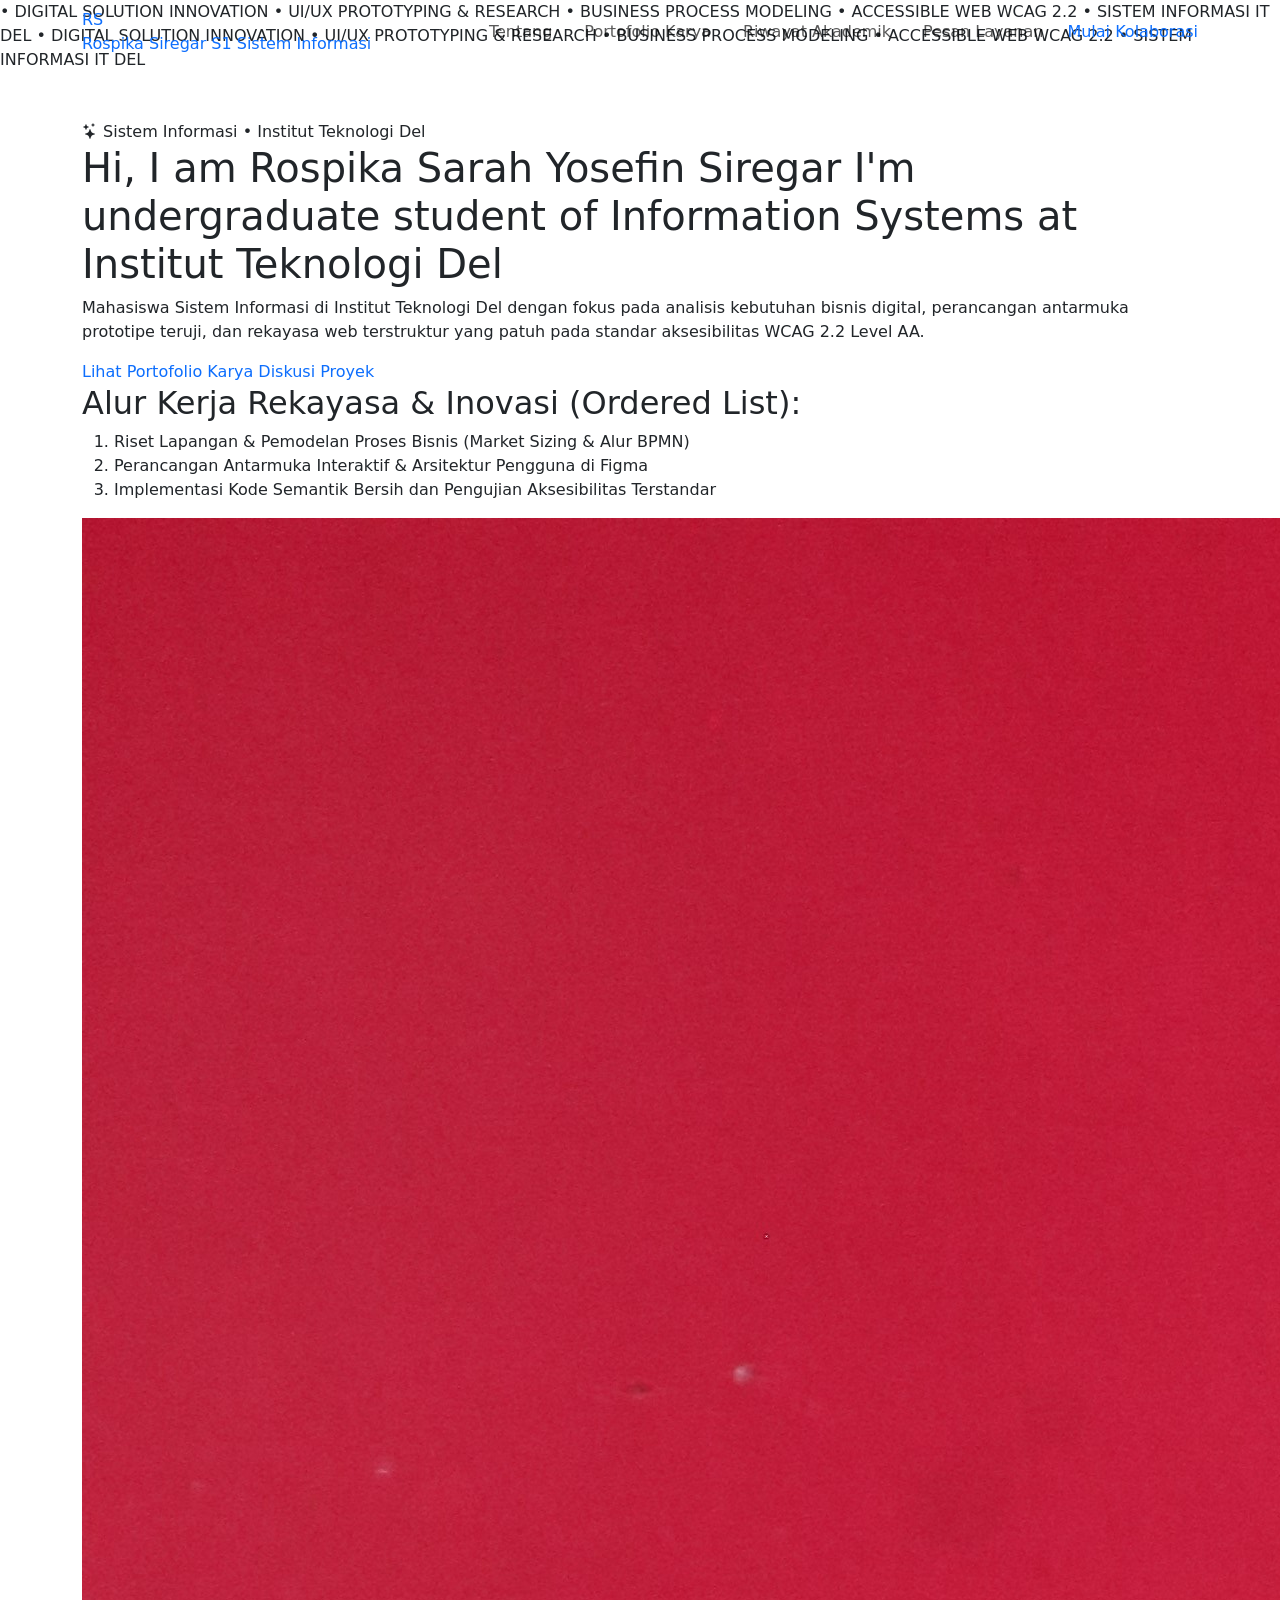
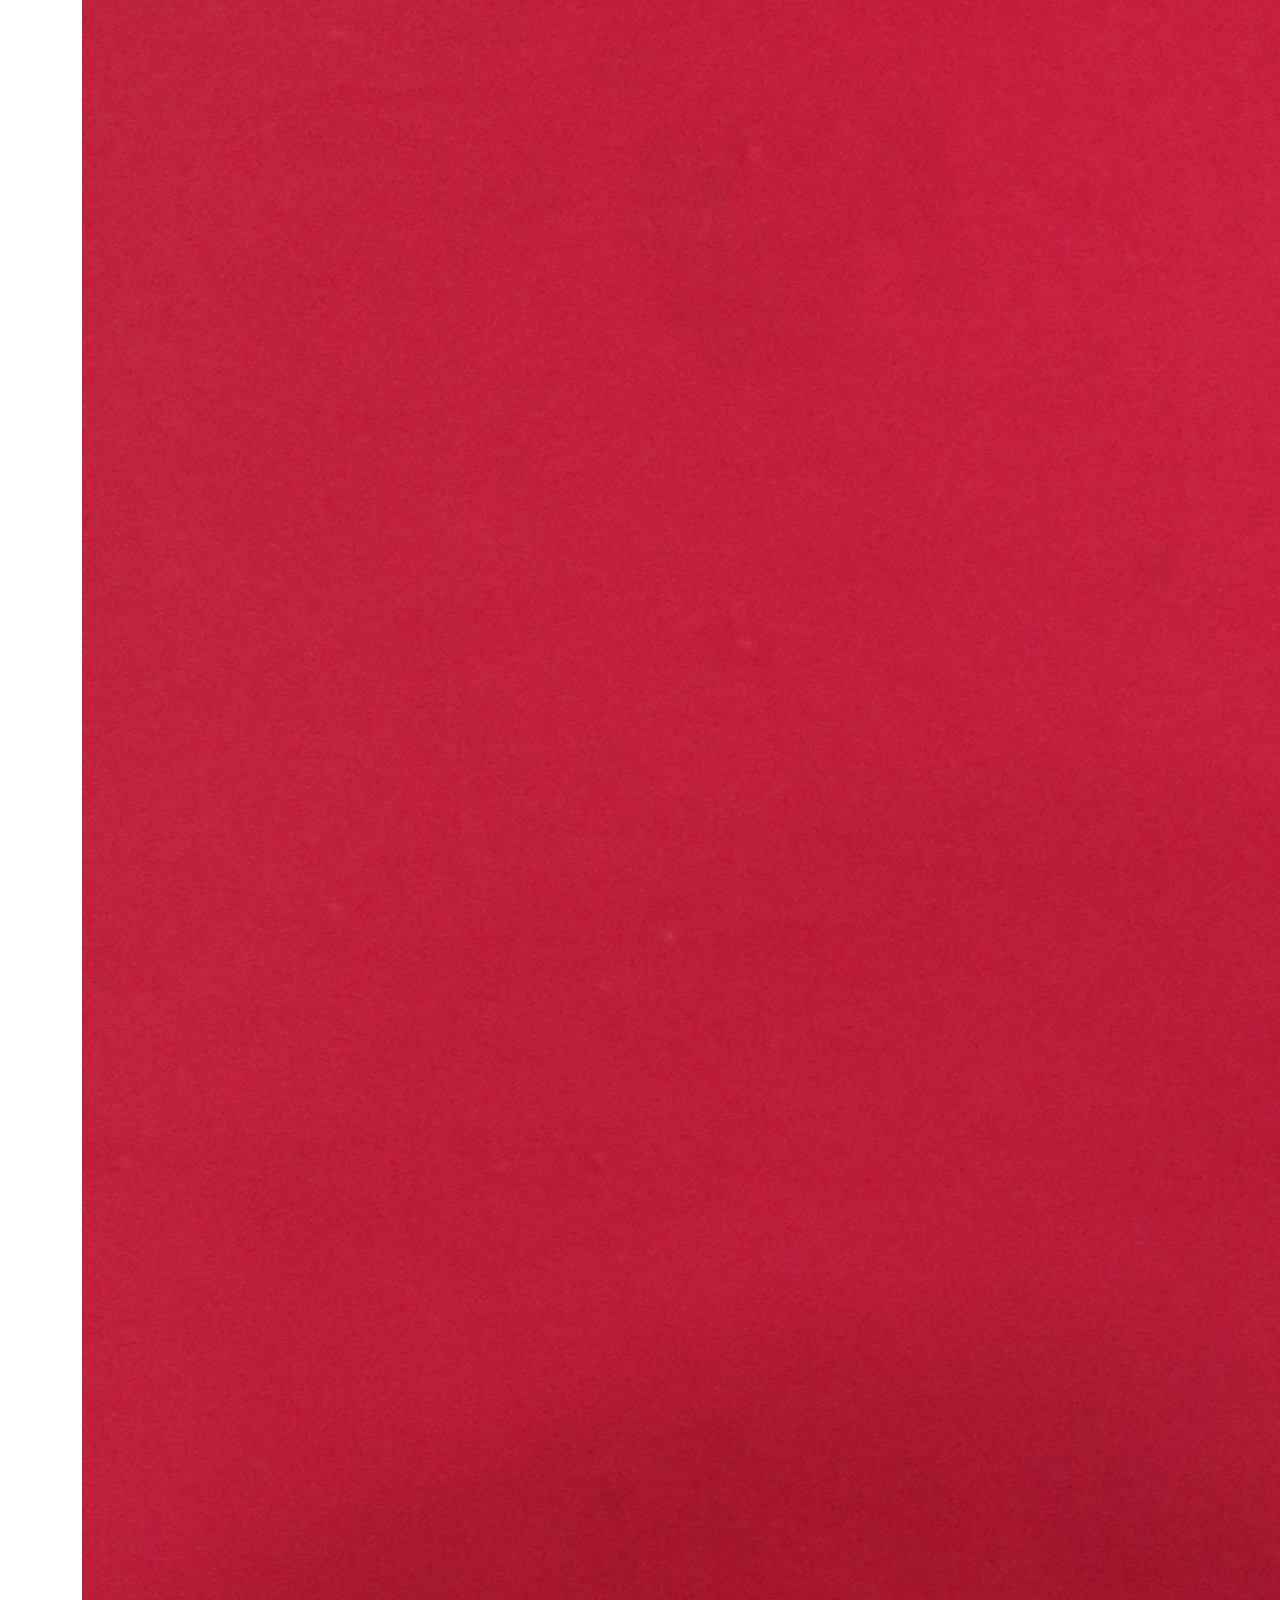
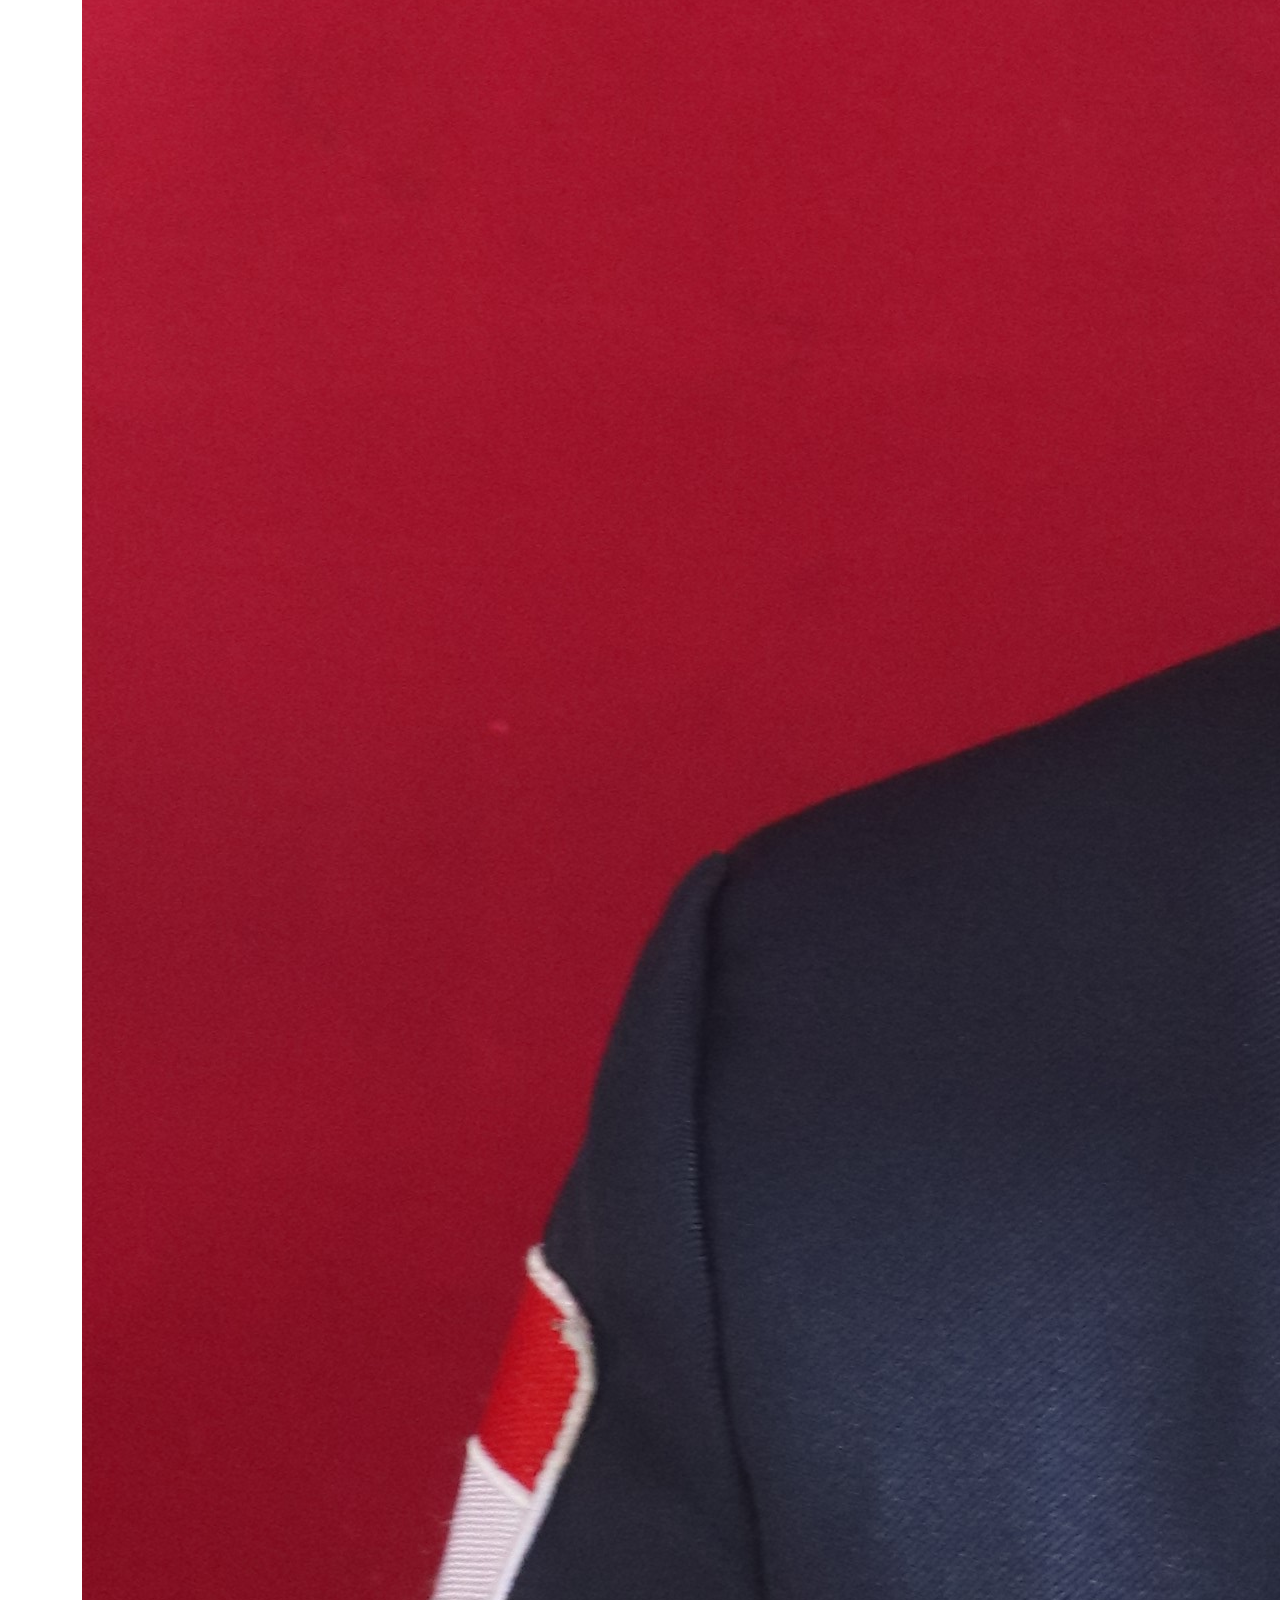
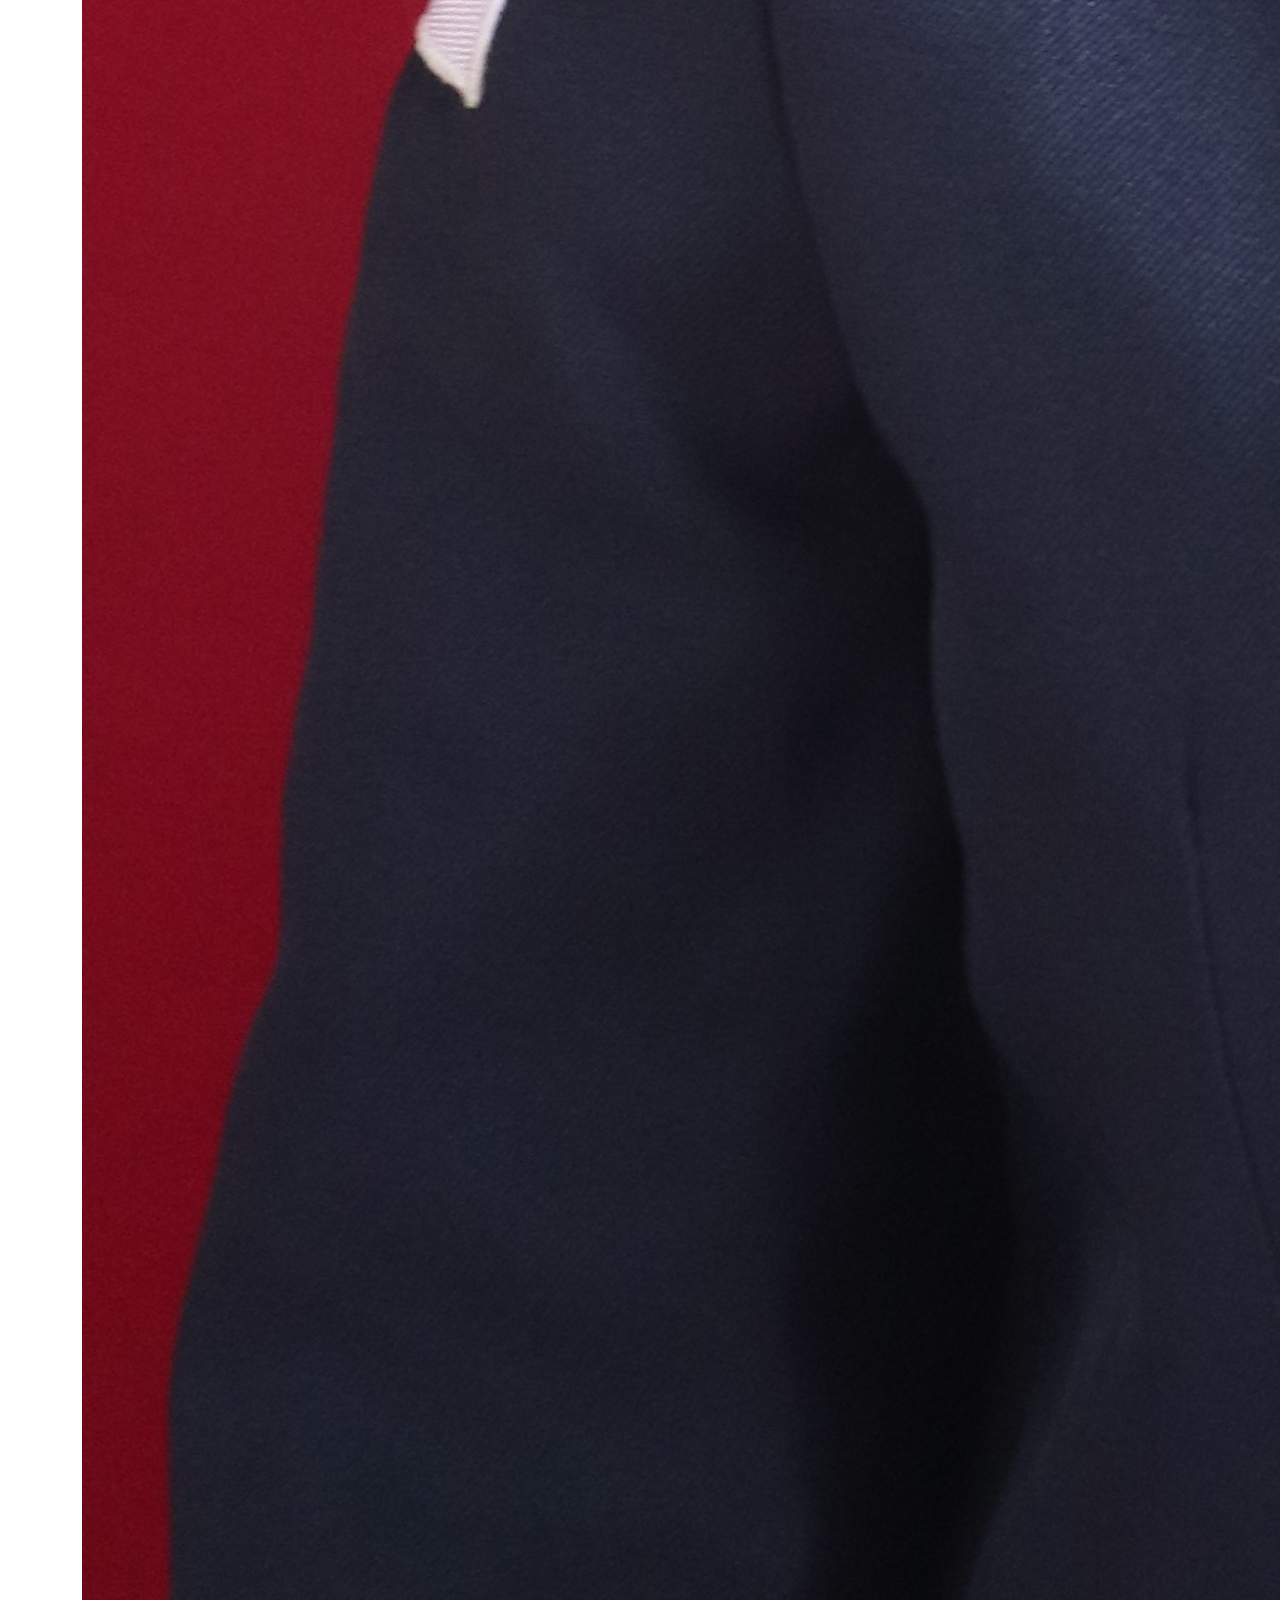
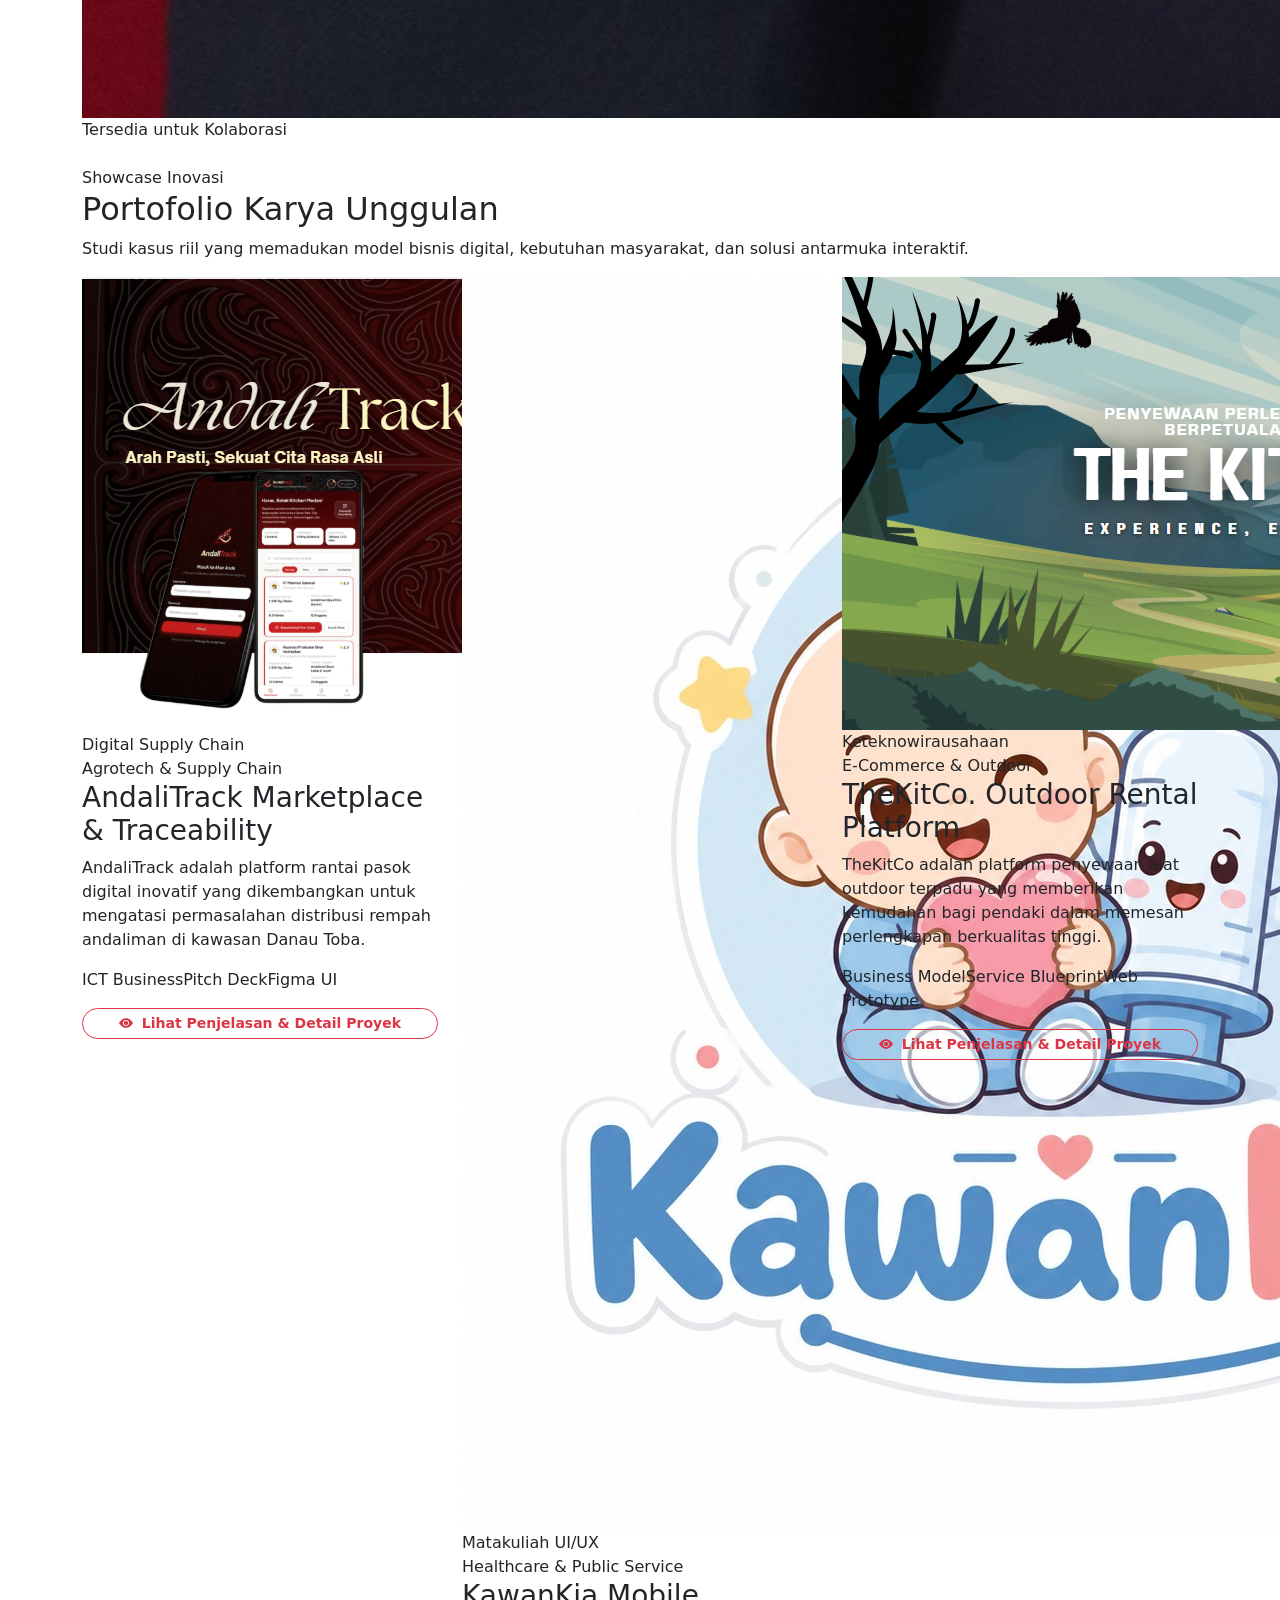
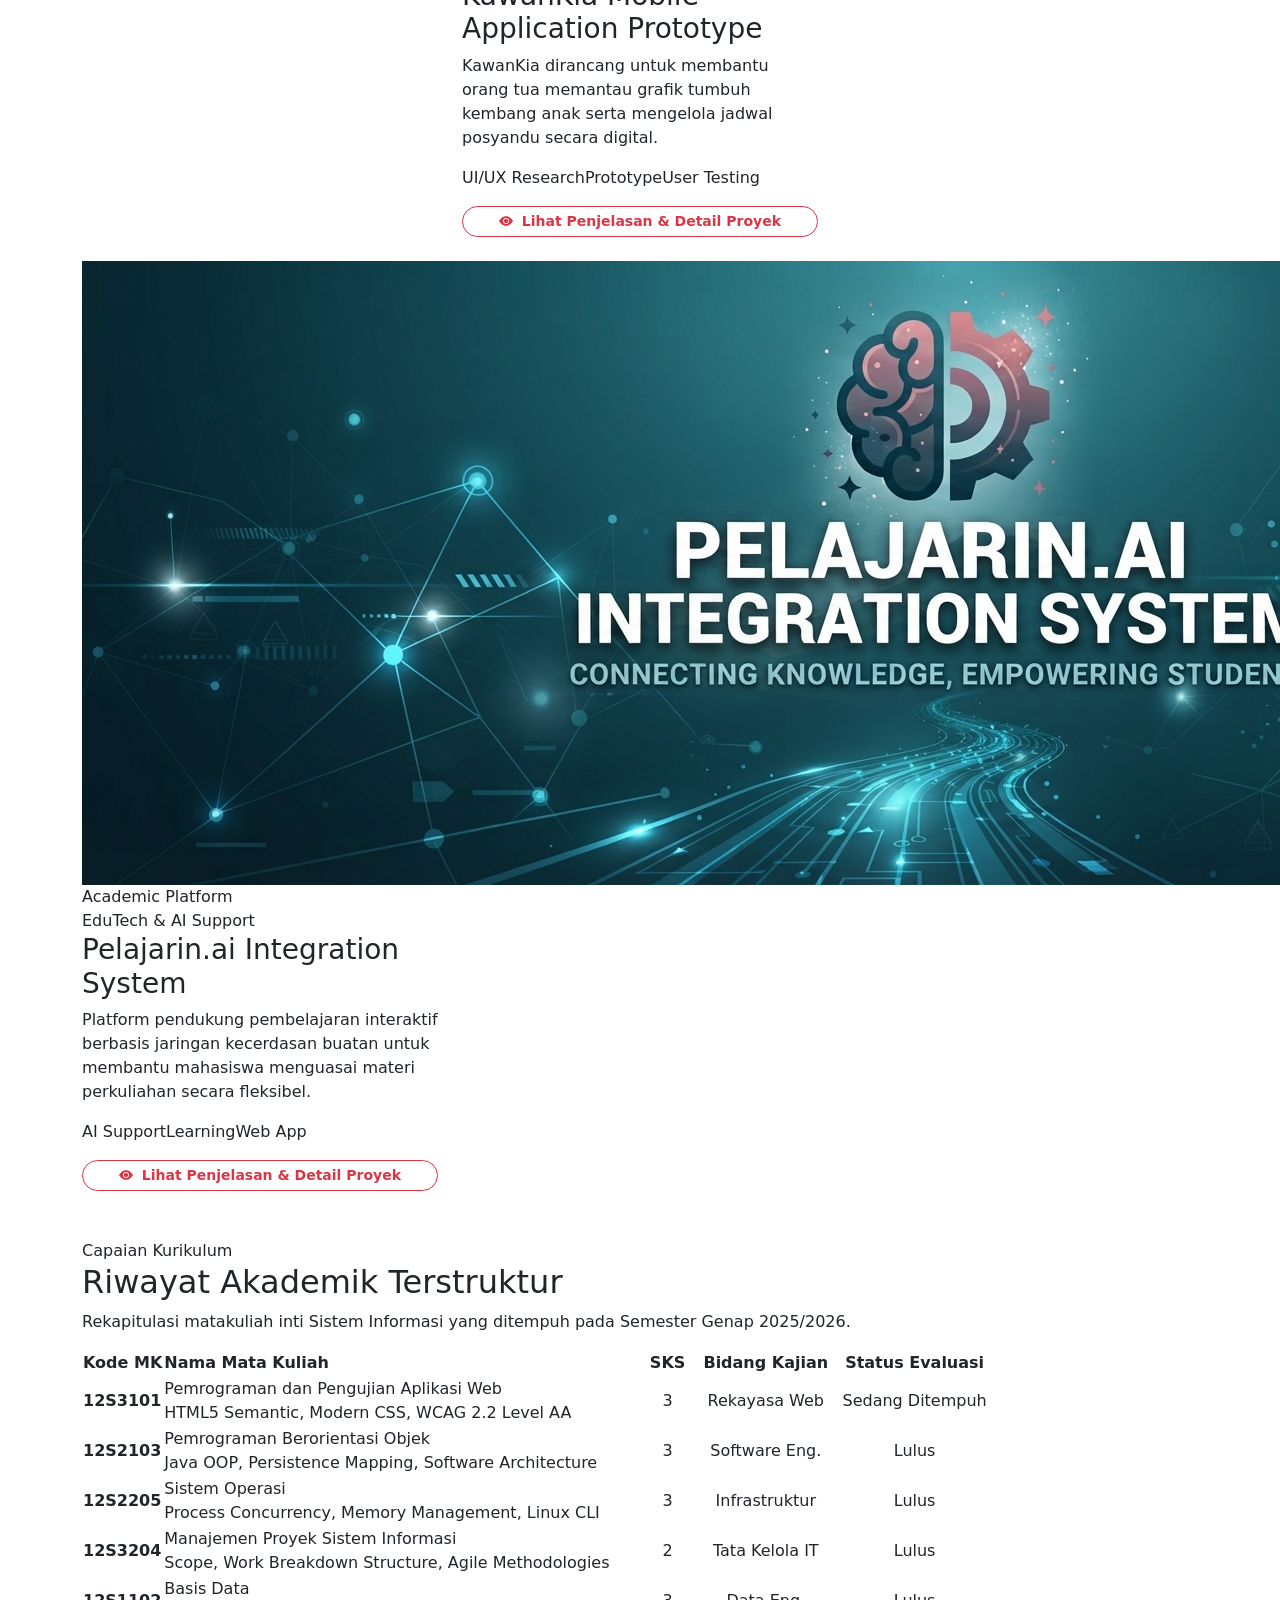
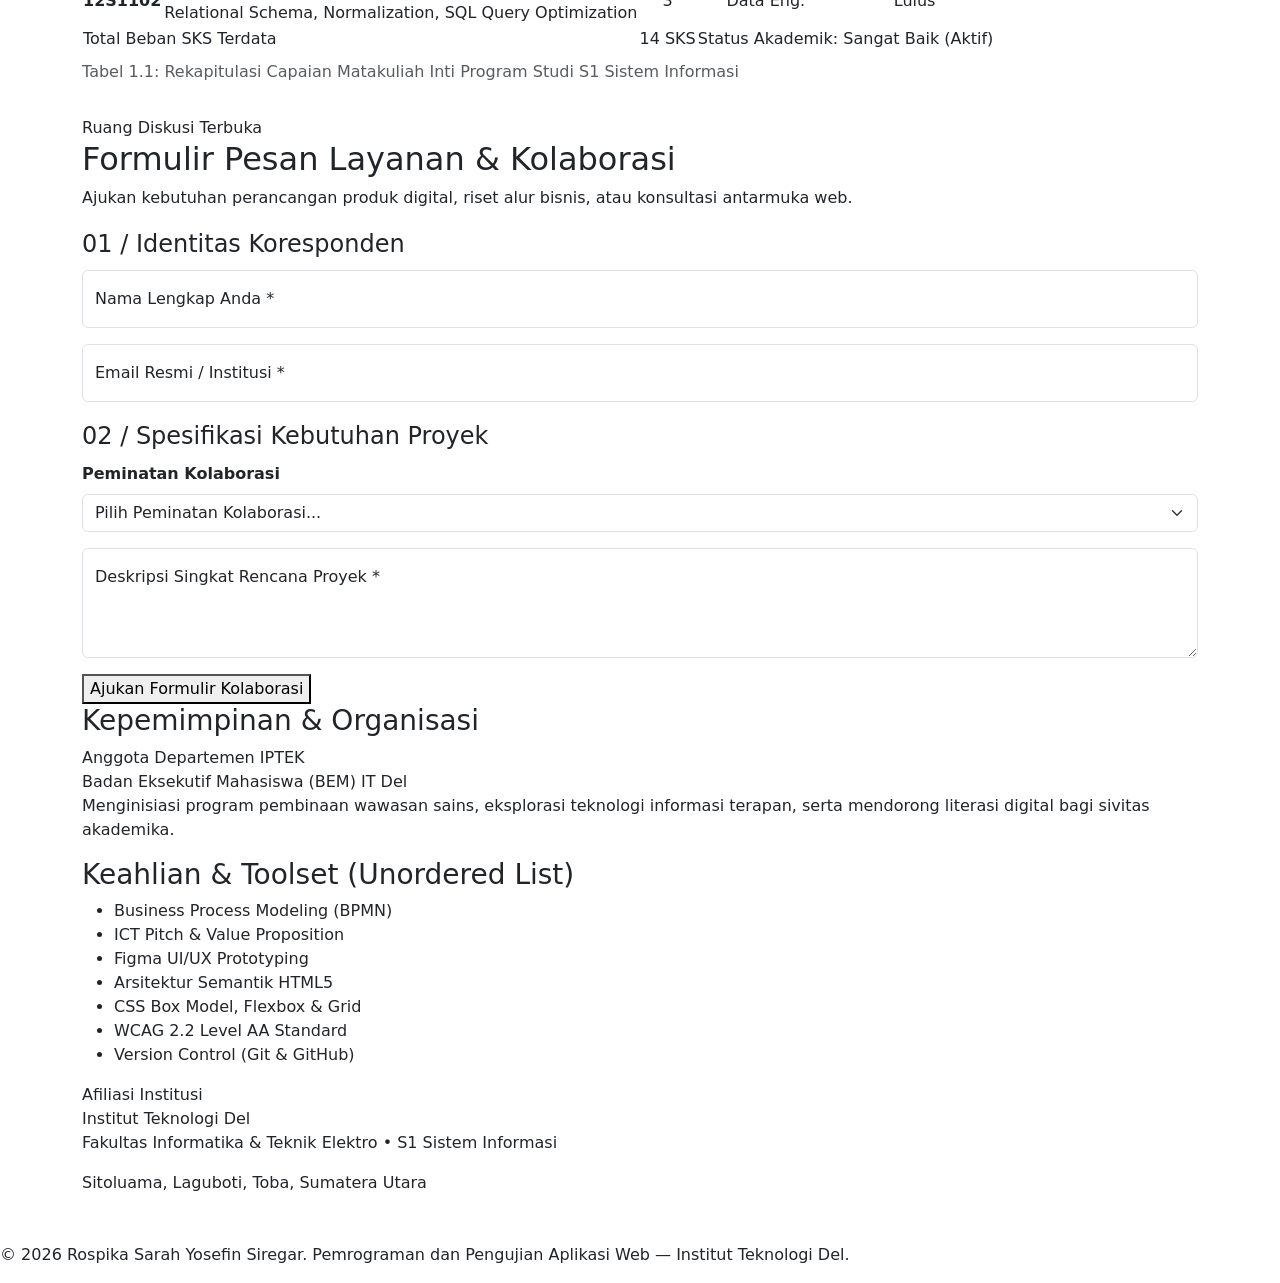
==== commit b77c1f26: "perbaikan" ====
--- a/index.html
+++ b/index.html
@@ -64,15 +64,13 @@
   </div>
 
   <!-- ========================================================== -->
-  <!-- PEMBUNGKUS UTAMA TATA LETAK GRID -->
+  <!-- PEMBUNGKUS UTAMA TATA LETAK GRID 2 KOLOM -->
   <!-- ========================================================== -->
   <div class="main-layout container my-5">
     
     <main class="w-100">
 
-      <!-- ========================================================== -->
       <!-- SECTION: HERO / TENTANG SAYA -->
-      <!-- ========================================================== -->
       <section id="about" class="editorial-card hero-block mb-4">
         <div class="hero-text-side">
           <div class="role-badge">
@@ -111,9 +109,7 @@
         </div>
       </section>
 
-      <!-- ========================================================== -->
       <!-- SECTION: PORTOFOLIO KARYA (Dynamic CSR) -->
-      <!-- ========================================================== -->
       <section id="projects" class="editorial-card interactive-hover mb-4">
         <div class="section-intro">
           <span class="section-kicker">Showcase Inovasi</span>
@@ -126,17 +122,15 @@
           <div class="spinner-border text-danger" role="status">
             <span class="visually-hidden">Loading...</span>
           </div>
-          <p class="text-secondary mt-2">Memuat data portofolio via Dynamic CSR...</p>
+          <p class="text-secondary mt-2">Memuat data portofolio dari file JSON...</p>
         </div>
         <div id="errorState" class="alert alert-danger d-none" role="alert"></div>
 
-        <!-- Grid 4 Kartu Portofolio (Dirender Asinkron via JS) -->
+        <!-- Grid 3 Kolom Kartu Portofolio (Dirender Asinkron via JS) -->
         <div class="showcase-grid" id="projectsContainer"></div>
       </section>
 
-      <!-- ========================================================== -->
       <!-- SECTION: RIWAYAT AKADEMIK -->
-      <!-- ========================================================== -->
       <section id="akademik" class="editorial-card interactive-hover mb-4">
         <div class="section-intro">
           <span class="section-kicker">Capaian Kurikulum</span>
@@ -221,9 +215,7 @@
         </div>
       </section>
 
-      <!-- ========================================================== -->
       <!-- SECTION: FORMULIR LAYANAN (Decoupled Form REST Dispatch) -->
-      <!-- ========================================================== -->
       <section id="services" class="editorial-card interactive-hover">
         <div class="section-intro">
           <span class="section-kicker">Ruang Diskusi Terbuka</span>
@@ -273,7 +265,7 @@
     </main>
 
     <!-- ========================================================== -->
-    <!-- SECTION: SIDEBAR / ASIDE -->
+    <!-- SECTION: SIDEBAR / ASIDE (Kolom Kanan) -->
     <!-- ========================================================== -->
     <aside class="sidebar-column">
       
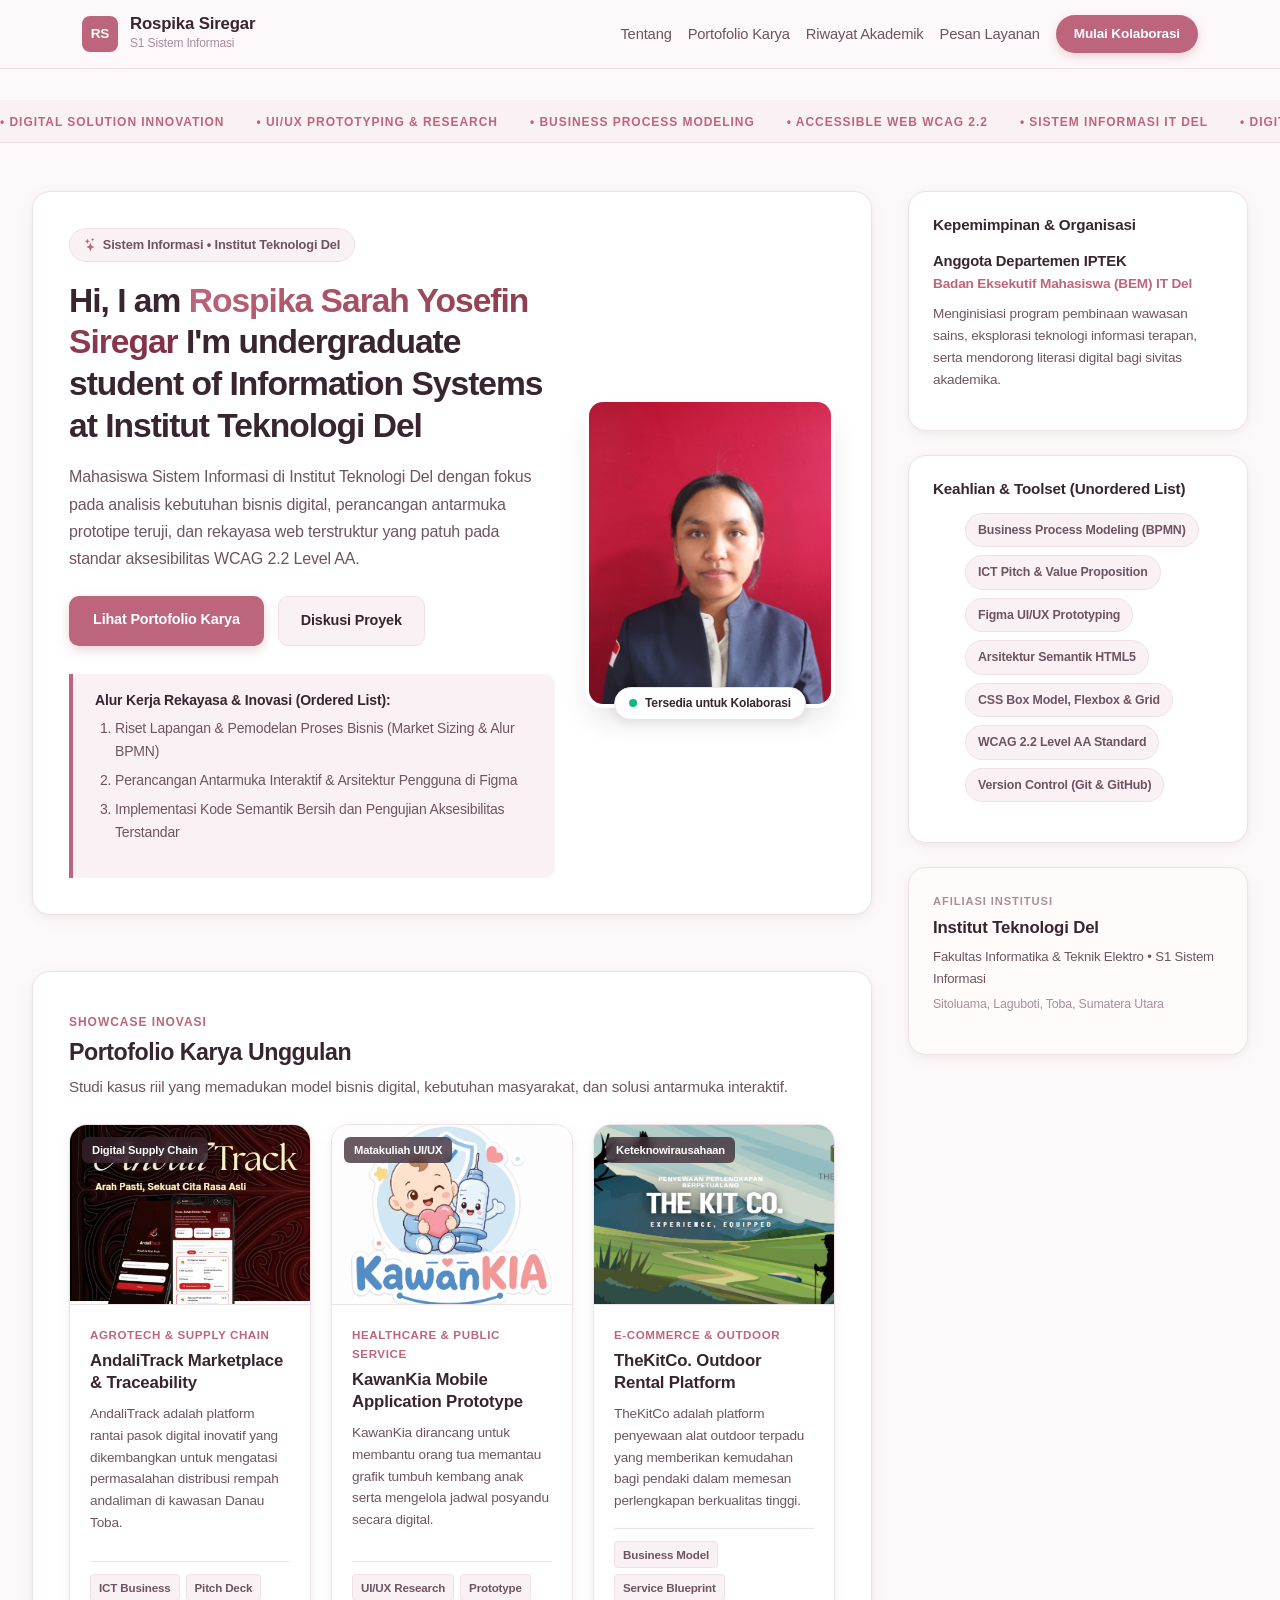
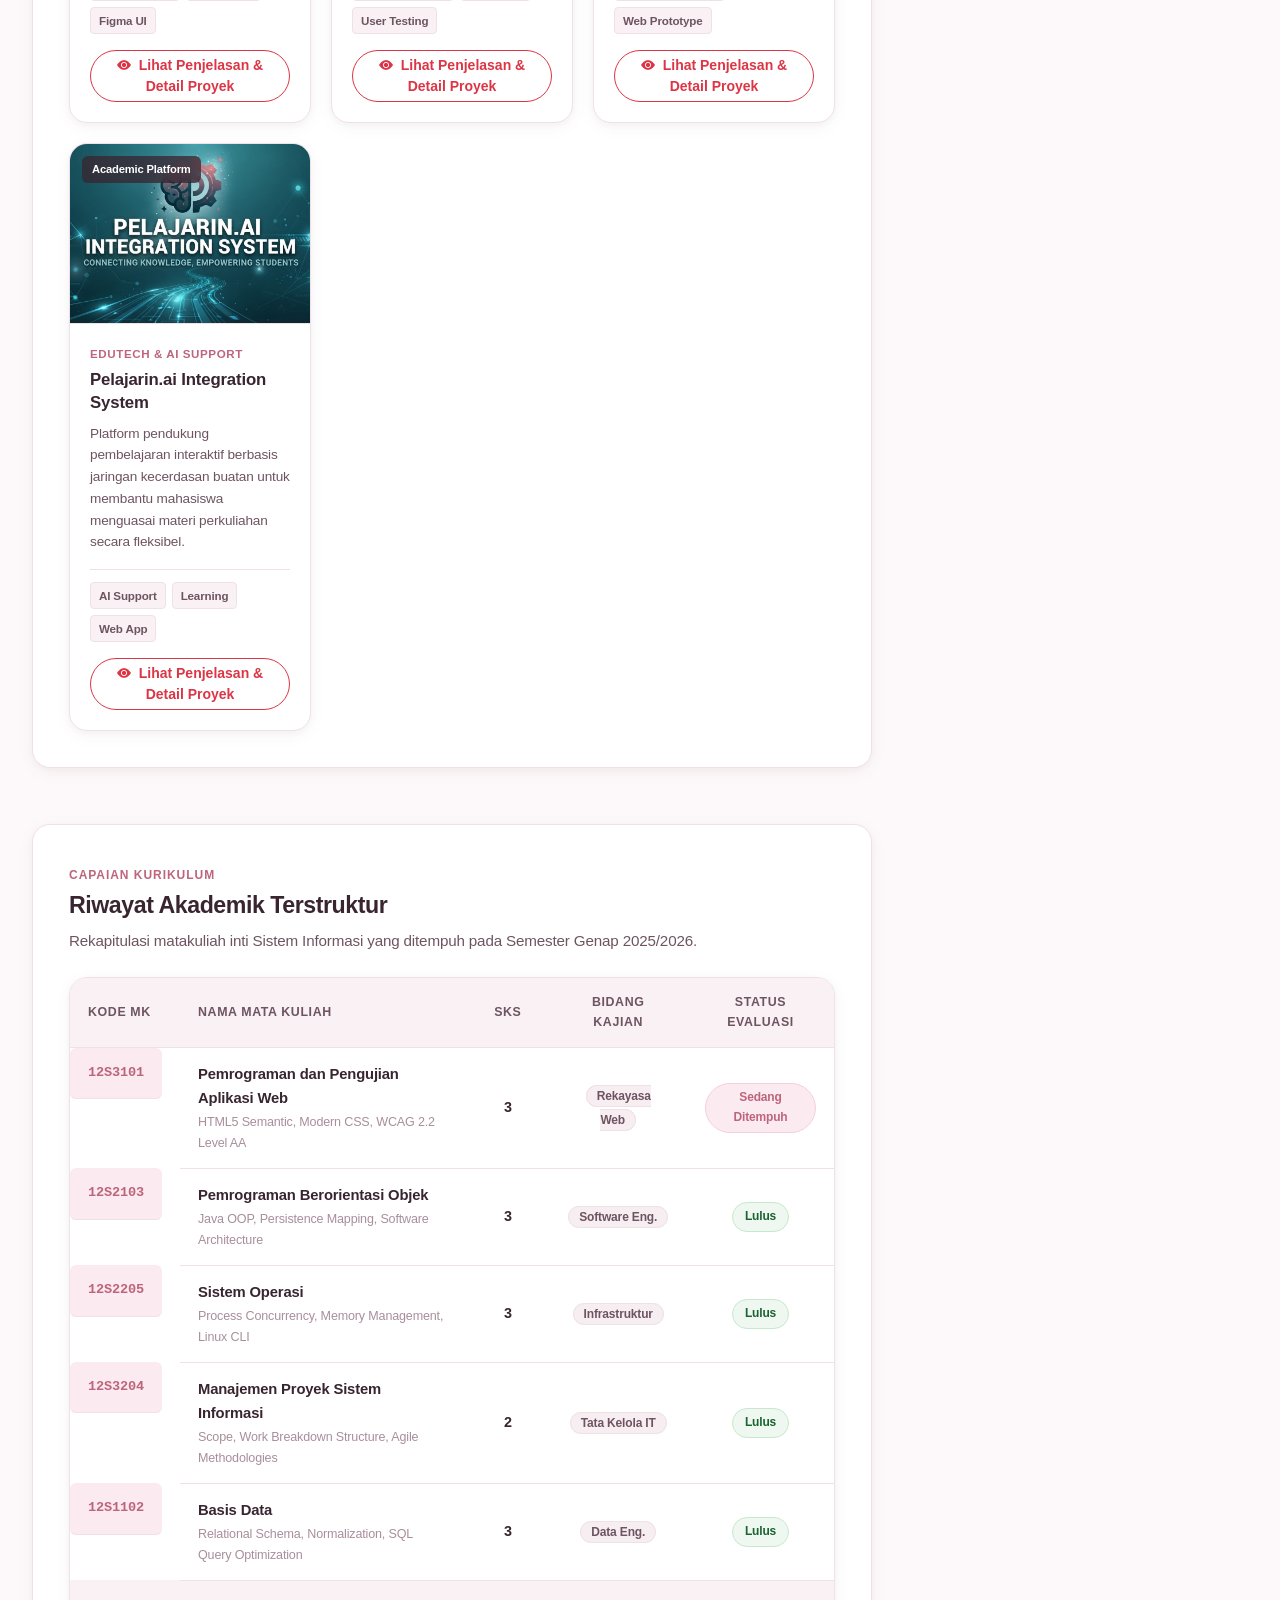
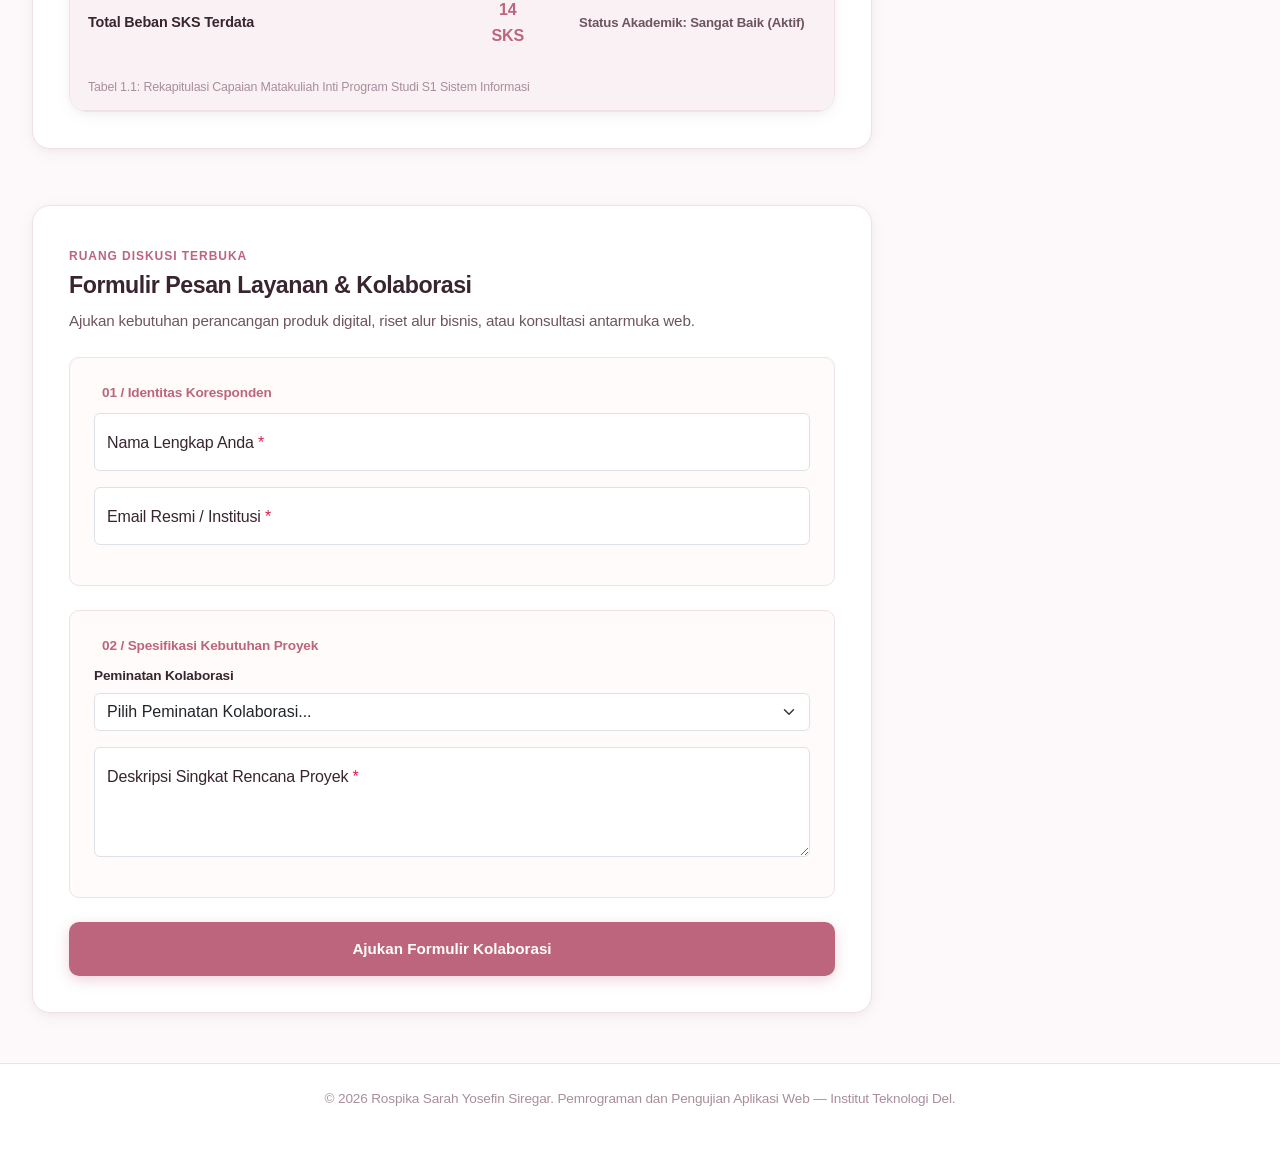
==== commit 38ab176d: "prakfinal" ====
--- a/index.html
+++ b/index.html
@@ -6,11 +6,11 @@
   <title>Rospika Sarah Yosefin Siregar | Portfolio Mahasiswa Sistem Informasi</title>
   
   <!-- Bootstrap 5.3.3 CSS CDN -->
-  <link href="https://cdn.jsdelivr.net/npm/bootstrap@5.3.3/dist/css/bootstrap.min.css" rel="stylesheet" integrity="sha384-QWTKZyjpPEjISv5WaRU9OFeRpok6YctnYmDr5pNlyT2bRjXh0JMhjY6hW+ALEwIH" crossorigin="anonymous">
+  <link href="https://cdn.jsdelivr.net/npm/bootstrap@5.3.3/dist/css/bootstrap.min.css" rel="stylesheet">
   <!-- Bootstrap Icons CDN -->
   <link rel="stylesheet" href="https://cdn.jsdelivr.net/npm/bootstrap-icons@1.11.3/font/bootstrap-icons.min.css">
   
-  <link rel="stylesheet" href="custom-style.css">
+  <link rel="stylesheet" href="css/custom-style.css">
 </head>
 <body>
 
@@ -27,7 +27,7 @@
         </div>
       </a>
       
-      <button class="navbar-toggler border-0" type="button" data-bs-toggle="collapse" data-bs-target="#navbarNav" aria-controls="navbarNav" aria-expanded="false" aria-label="Toggle navigation">
+      <button class="navbar-toggler border-0" type="button" data-bs-toggle="collapse" data-bs-target="#navbarNav">
         <span class="navbar-toggler-icon"></span>
       </button>
 
@@ -126,7 +126,7 @@
         </div>
         <div id="errorState" class="alert alert-danger d-none" role="alert"></div>
 
-        <!-- Grid 3 Kolom Kartu Portofolio (Dirender Asinkron via JS) -->
+        <!-- Grid Kartu Portofolio (Dirender Asinkron via JS) -->
         <div class="showcase-grid" id="projectsContainer"></div>
       </section>
 
--- a/css/custom-style.css
+++ b/css/custom-style.css
@@ -0,0 +1,917 @@
+/* ==========================================================
+   SECTION 1: THE CSS BOX MODEL & UNIVERSAL RESET (Wajib Modul)
+   ========================================================== */
+*, *::before, *::after {
+  box-sizing: border-box;
+  margin: 0;
+  padding: 0;
+}
+
+/* ==========================================================
+   SECTION 2: PALET WARNA 60-30-10 & VARIABEL GLOBAL (:root)
+   ========================================================== */
+:root {
+  /* 60% Dominan Netral (Soft Blush & Warm White Background) */
+  --bg-sand: #fdf8f9;
+  --bg-card: #ffffff;
+  
+  /* 30% Struktur & Tipografi (Plum Gelap & Border Lembut) */
+  --text-primary: #38252f;      
+  --text-secondary: #6e5461;    
+  --text-light: #a88e9c;        
+  --border-delicate: #f0e1e6;   
+  --card-subtle: #faf1f4;       
+  
+  /* 10% Aksen Aksi (Warm Dusty Rose / Mauve Pink) */
+  --accent-action: #bd657c;
+  --accent-action-hover: #a35066;
+  --accent-tint: #fbeaf0;
+  --accent-tag-border: #f4cfdc;
+  
+  /* Radius & Bayangan */
+  --radius-card: 18px;
+  --radius-input: 10px;
+  --shadow-warm: 0 4px 20px -2px rgba(56, 37, 47, 0.05), 0 2px 6px rgba(56, 37, 47, 0.03);
+}
+
+body {
+  font-family: -apple-system, BlinkMacSystemFont, "Segoe UI", Roboto, "Helvetica Neue", sans-serif;
+  background-color: var(--bg-sand);
+  color: var(--text-primary);
+  line-height: 1.65;
+  letter-spacing: -0.01em;
+  overflow-x: hidden;
+  padding-top: 90px;
+}
+
+/* ==========================================================
+   SECTION 3: NAVBAR ELEGAN & RUNNING TICKER
+   ========================================================== */
+.navbar-wrapper {
+  background-color: rgba(253, 248, 249, 0.94) !important;
+  backdrop-filter: blur(12px);
+  border-bottom: 1px solid var(--border-delicate);
+  padding-top: 14px;
+  padding-bottom: 14px;
+  position: fixed;
+  top: 0;
+  left: 0;
+  width: 100%;
+  z-index: 1030;
+}
+
+.brand-monogram {
+  display: flex;
+  align-items: center;
+  gap: 12px;
+}
+
+.monogram-box {
+  background-color: var(--accent-action);
+  color: #ffffff;
+  font-size: 0.85rem;
+  font-weight: 700;
+  width: 36px;
+  height: 36px;
+  display: flex;
+  align-items: center;
+  justify-content: center;
+  border-radius: 8px;
+  transition: transform 0.3s ease;
+}
+
+.brand-monogram:hover .monogram-box {
+  transform: rotate(6deg) scale(1.05);
+}
+
+.brand-text {
+  display: flex;
+  flex-direction: column;
+}
+
+.brand-name {
+  font-weight: 700;
+  font-size: 1.05rem;
+  color: var(--text-primary);
+  line-height: 1.2;
+}
+
+.brand-role {
+  font-size: 0.75rem;
+  color: var(--text-light);
+  font-weight: 500;
+}
+
+.nav-links-area .nav-link {
+  color: var(--text-secondary) !important;
+  font-size: 0.92rem;
+  font-weight: 500;
+  position: relative;
+  transition: color 0.2s ease;
+  padding: 0 !important;
+}
+
+.nav-links-area .nav-link:hover {
+  color: var(--accent-action) !important;
+}
+
+.cta-pill-nav {
+  display: inline-block;
+  background-color: var(--accent-action);
+  color: #ffffff;
+  padding: 8px 18px;
+  border-radius: 999px;
+  font-size: 0.85rem;
+  font-weight: 600;
+  box-shadow: 0 4px 10px rgba(189, 101, 124, 0.25);
+  transition: background-color 0.2s ease, transform 0.2s ease;
+}
+
+.cta-pill-nav:hover {
+  background-color: var(--accent-action-hover);
+  color: #ffffff;
+  transform: translateY(-2px);
+}
+
+/* Running Ticker */
+.ticker-strip {
+  background-color: var(--card-subtle);
+  border-bottom: 1px solid var(--border-delicate);
+  padding: 8px 0;
+  overflow: hidden;
+  white-space: nowrap;
+  user-select: none;
+  margin-top: 10px;
+}
+
+.ticker-track {
+  display: inline-flex;
+  gap: 32px;
+  font-size: 0.75rem;
+  font-weight: 700;
+  letter-spacing: 0.08em;
+  color: var(--accent-action);
+  animation: scrollTicker 24s linear infinite;
+}
+
+.ticker-strip:hover .ticker-track {
+  animation-play-state: paused;
+}
+
+@keyframes scrollTicker {
+  0% { transform: translateX(0); }
+  100% { transform: translateX(-50%); }
+}
+
+/* ==========================================================
+   SECTION 4: TATA LETAK UTAMA (CSS GRID)
+   ========================================================== */
+.main-layout {
+  max-width: 1240px !important;
+  display: grid;
+  grid-template-columns: 1fr 340px;
+  gap: 36px;
+  align-items: start;
+}
+
+main {
+  display: flex;
+  flex-direction: column;
+  gap: 32px;
+}
+
+.sidebar-column {
+  display: flex;
+  flex-direction: column;
+  gap: 24px;
+}
+
+/* ==========================================================
+   SECTION 5: EDITORIAL CARD DESIGN & HOVER STYLES
+   ========================================================== */
+.editorial-card {
+  background-color: var(--bg-card);
+  border: 1px solid var(--border-delicate);
+  border-radius: var(--radius-card);
+  padding: 36px;
+  box-shadow: var(--shadow-warm);
+  transition: transform 0.3s ease, box-shadow 0.3s ease;
+}
+
+.interactive-hover:hover {
+  transform: translateY(-3px);
+  box-shadow: 0 10px 28px -4px rgba(189, 101, 124, 0.12);
+}
+
+.section-intro {
+  margin-bottom: 24px;
+}
+
+.section-kicker {
+  font-size: 0.75rem;
+  font-weight: 700;
+  text-transform: uppercase;
+  letter-spacing: 0.08em;
+  color: var(--accent-action);
+}
+
+.section-title {
+  font-size: 1.45rem;
+  font-weight: 700;
+  color: var(--text-primary);
+  margin-top: 4px;
+  letter-spacing: -0.02em;
+}
+
+.section-summary {
+  font-size: 0.95rem;
+  color: var(--text-secondary);
+  margin-top: 6px;
+}
+
+/* ==========================================================
+   SECTION 6: HERO SECTION (TENTANG SAYA)
+   ========================================================== */
+.hero-block {
+  display: flex;
+  justify-content: space-between;
+  align-items: center;
+  gap: 30px;
+}
+
+.hero-text-side {
+  flex: 1;
+}
+
+.role-badge {
+  display: inline-flex;
+  align-items: center;
+  gap: 6px;
+  background-color: var(--card-subtle);
+  color: var(--text-secondary);
+  font-size: 0.8rem;
+  font-weight: 600;
+  padding: 5px 14px;
+  border-radius: 999px;
+  margin-bottom: 18px;
+  border: 1px solid var(--border-delicate);
+}
+
+.badge-sparkle {
+  color: var(--accent-action);
+}
+
+.hero-headline {
+  font-size: 2.1rem;
+  line-height: 1.25;
+  font-weight: 800;
+  color: var(--text-primary);
+  letter-spacing: -0.03em;
+  margin-bottom: 16px;
+}
+
+.shimmer-text {
+  background: linear-gradient(120deg, #bd657c 0%, #802f43 50%, #bd657c 100%);
+  background-size: 200% auto;
+  -webkit-background-clip: text;
+  -webkit-text-fill-color: transparent;
+  animation: shimmerGradient 4s ease-in-out infinite alternate;
+}
+
+@keyframes shimmerGradient {
+  0% { background-position: 0% 50%; }
+  100% { background-position: 100% 50%; }
+}
+
+.hero-pitch {
+  font-size: 1rem;
+  color: var(--text-secondary);
+  line-height: 1.7;
+  margin-bottom: 24px;
+}
+
+.hero-actions {
+  display: flex;
+  gap: 14px;
+  margin-bottom: 28px;
+}
+
+.btn-primary-action {
+  background-color: var(--accent-action);
+  color: #ffffff;
+  font-size: 0.9rem;
+  font-weight: 600;
+  padding: 12px 24px;
+  border-radius: var(--radius-input);
+  box-shadow: 0 4px 12px rgba(189, 101, 124, 0.28);
+  transition: all 0.25s ease;
+}
+
+.btn-primary-action:hover {
+  background-color: var(--accent-action-hover);
+  color: #ffffff;
+  transform: translateY(-2px);
+}
+
+.btn-secondary-action {
+  background-color: var(--card-subtle);
+  color: var(--text-primary);
+  border: 1px solid var(--border-delicate);
+  font-size: 0.9rem;
+  font-weight: 600;
+  padding: 12px 22px;
+  border-radius: var(--radius-input);
+  transition: background-color 0.2s ease, transform 0.2s ease;
+}
+
+.btn-secondary-action:hover {
+  background-color: #f6e6ec;
+  color: var(--text-primary);
+  transform: translateY(-2px);
+}
+
+.methodology-card {
+  background-color: var(--card-subtle);
+  border-left: 4px solid var(--accent-action);
+  padding: 18px 22px;
+  border-radius: 0 var(--radius-input) var(--radius-input) 0;
+}
+
+.sub-heading-method {
+  font-size: 0.875rem;
+  font-weight: 700;
+  color: var(--text-primary);
+  margin-bottom: 8px;
+}
+
+.workflow-steps {
+  padding-left: 20px;
+  font-size: 0.875rem;
+  color: var(--text-secondary);
+}
+
+.workflow-steps li {
+  margin-bottom: 6px;
+}
+
+/* Portrait Visual Hero */
+.hero-visual-side {
+  flex-shrink: 0;
+  display: flex;
+  justify-content: center;
+  align-items: center;
+}
+
+.portrait-container {
+  position: relative;
+  width: 250px;
+  height: 310px;
+  background-color: var(--card-subtle);
+  border-radius: var(--radius-card);
+}
+
+.floating-portrait {
+  animation: floatMotion 5s ease-in-out infinite;
+}
+
+@keyframes floatMotion {
+  0%, 100% { transform: translateY(0px); }
+  50% { transform: translateY(-8px); }
+}
+
+.portrait-image {
+  display: block;
+  width: 100%;
+  height: 100%;
+  object-fit: cover;
+  object-position: center top;
+  border-radius: var(--radius-card);
+  border: 4px solid #ffffff;
+  box-shadow: 0 16px 30px -8px rgba(56, 37, 47, 0.15);
+  background-color: var(--card-subtle);
+}
+
+.status-floating-pill {
+  position: absolute;
+  bottom: -12px;
+  left: 50%;
+  transform: translateX(-50%);
+  background-color: #ffffff;
+  border: 1px solid var(--border-delicate);
+  padding: 6px 14px;
+  border-radius: 999px;
+  display: flex;
+  align-items: center;
+  gap: 8px;
+  font-size: 0.75rem;
+  font-weight: 600;
+  color: var(--text-primary);
+  white-space: nowrap;
+  box-shadow: 0 4px 10px rgba(56, 37, 47, 0.08);
+}
+
+.status-dot-pulse {
+  width: 8px;
+  height: 8px;
+  border-radius: 50%;
+  background-color: #10b981;
+  animation: pulseGreen 2s infinite;
+}
+
+@keyframes pulseGreen {
+  0% { box-shadow: 0 0 0 0 rgba(16, 185, 129, 0.6); }
+  70% { box-shadow: 0 0 0 7px rgba(16, 185, 129, 0); }
+  100% { box-shadow: 0 0 0 0 rgba(16, 185, 129, 0); }
+}
+
+/* ==========================================================
+   SECTION 7: GALERI KARTU PORTOFOLIO KARYA
+   ========================================================== */
+.showcase-grid {
+  display: grid;
+  grid-template-columns: repeat(3, 1fr);
+  gap: 20px;
+}
+
+.project-showcase-card {
+  background-color: #ffffff;
+  border: 1px solid var(--border-delicate);
+  border-radius: var(--radius-card);
+  overflow: hidden;
+  display: flex;
+  flex-direction: column;
+  box-shadow: var(--shadow-warm);
+  transition: transform 0.25s ease, box-shadow 0.25s ease;
+  height: 100%;
+}
+
+.project-showcase-card:hover {
+  transform: translateY(-4px);
+  box-shadow: 0 12px 24px -4px rgba(189, 101, 124, 0.18);
+}
+
+.card-image-wrap {
+  position: relative;
+  width: 100%;
+  height: 180px;
+  overflow: hidden;
+  background-color: var(--card-subtle);
+  border-bottom: 1px solid var(--border-delicate);
+}
+
+.card-project-img {
+  width: 100%;
+  height: 100%;
+  object-fit: cover;
+  object-position: center;
+  transition: transform 0.3s ease;
+}
+
+.project-showcase-card:hover .card-project-img {
+  transform: scale(1.05);
+}
+
+.card-badge-overlay {
+  position: absolute;
+  top: 12px;
+  left: 12px;
+  background: rgba(56, 37, 47, 0.75);
+  backdrop-filter: blur(4px);
+  color: #ffffff;
+  font-size: 0.7rem;
+  font-weight: 700;
+  padding: 4px 10px;
+  border-radius: 6px;
+}
+
+.card-content-body {
+  padding: 20px;
+  display: flex;
+  flex-direction: column;
+  flex-grow: 1;
+}
+
+.domain-tag {
+  font-size: 0.725rem;
+  font-weight: 700;
+  text-transform: uppercase;
+  letter-spacing: 0.05em;
+  color: var(--accent-action);
+  margin-bottom: 6px;
+}
+
+.card-heading-title {
+  font-size: 1.05rem;
+  font-weight: 700;
+  color: var(--text-primary);
+  margin-bottom: 8px;
+  line-height: 1.35;
+}
+
+.card-description {
+  font-size: 0.85rem;
+  color: var(--text-secondary);
+  line-height: 1.6;
+  margin-bottom: 16px;
+  flex-grow: 1;
+}
+
+.tech-stack-row {
+  display: flex;
+  flex-wrap: wrap;
+  gap: 6px;
+  border-top: 1px solid var(--border-delicate);
+  padding-top: 12px;
+}
+
+.tech-stack-row span {
+  background-color: var(--card-subtle);
+  color: var(--text-secondary);
+  font-size: 0.725rem;
+  font-weight: 600;
+  padding: 3px 8px;
+  border-radius: 4px;
+  border: 1px solid var(--border-delicate);
+}
+
+/* ==========================================================
+   SECTION 8: TABEL RIWAYAT AKADEMIK
+   ========================================================== */
+.table-card-wrapper {
+  background-color: #ffffff;
+  border: 1px solid var(--border-delicate);
+  border-radius: var(--radius-card);
+  overflow: hidden;
+  box-shadow: var(--shadow-warm);
+}
+
+.table-scroll-layer {
+  overflow-x: auto;
+}
+
+.academic-table {
+  width: 100%;
+  border-collapse: collapse;
+  font-size: 0.9rem;
+}
+
+.academic-table caption {
+  font-size: 0.775rem;
+  color: var(--text-light);
+  text-align: left;
+  padding: 12px 18px;
+  background-color: var(--card-subtle);
+  border-bottom: 1px solid var(--border-delicate);
+}
+
+.academic-table th, .academic-table td {
+  padding: 14px 18px;
+  border-bottom: 1px solid var(--border-delicate);
+  vertical-align: middle;
+}
+
+.academic-table thead th {
+  background-color: var(--card-subtle);
+  font-size: 0.775rem;
+  font-weight: 700;
+  text-transform: uppercase;
+  letter-spacing: 0.05em;
+  color: var(--text-secondary);
+}
+
+.th-code {
+  width: 110px;
+}
+
+.code-badge {
+  font-family: monospace;
+  font-weight: 700;
+  color: var(--accent-action);
+  background-color: var(--accent-tint);
+  padding: 4px 8px;
+  border-radius: 6px;
+  display: inline-block;
+  font-size: 0.85rem;
+}
+
+.subject-title {
+  font-weight: 700;
+  color: var(--text-primary);
+  font-size: 0.925rem;
+}
+
+.subject-sub {
+  font-size: 0.785rem;
+  color: var(--text-light);
+  margin-top: 2px;
+}
+
+.bold-sks {
+  font-weight: 700;
+  color: var(--text-primary);
+}
+
+.category-pill {
+  background-color: #f7eef2;
+  color: var(--text-secondary);
+  font-size: 0.75rem;
+  font-weight: 600;
+  padding: 3px 10px;
+  border-radius: 999px;
+  border: 1px solid var(--border-delicate);
+}
+
+.status-badge-success {
+  background-color: #eef7f0;
+  color: #1b6330;
+  border: 1px solid #c8e7cf;
+  font-size: 0.75rem;
+  font-weight: 700;
+  padding: 4px 12px;
+  border-radius: 999px;
+  display: inline-block;
+}
+
+.status-badge-progress {
+  background-color: var(--accent-tint);
+  color: var(--accent-action);
+  border: 1px solid var(--accent-tag-border);
+  font-size: 0.75rem;
+  font-weight: 700;
+  padding: 4px 12px;
+  border-radius: 999px;
+  display: inline-block;
+}
+
+.text-center {
+  text-align: center;
+}
+
+.academic-table tfoot td {
+  background-color: var(--card-subtle);
+  padding: 16px 18px;
+  border-bottom: none;
+}
+
+.tfoot-label {
+  font-weight: 700;
+  color: var(--text-primary);
+}
+
+.tfoot-val {
+  font-weight: 800;
+  font-size: 1rem;
+  color: var(--accent-action);
+}
+
+.tfoot-sub {
+  font-size: 0.825rem;
+  font-weight: 600;
+  color: var(--text-secondary);
+}
+
+/* ==========================================================
+   SECTION 9: FORMULIR LAYANAN & FOKUS WCAG
+   ========================================================== */
+.clean-fieldset {
+  border: 1px solid var(--border-delicate);
+  border-radius: var(--radius-input);
+  padding: 24px;
+  margin-bottom: 24px;
+  background-color: #fffbfa;
+}
+
+.clean-fieldset legend {
+  font-size: 0.85rem;
+  font-weight: 700;
+  color: var(--accent-action);
+  padding: 0 8px;
+}
+
+.grid-form-row {
+  display: flex;
+  gap: 16px;
+}
+
+.form-control-item {
+  margin-bottom: 18px;
+  flex: 1;
+}
+
+.form-control-item label, .label-heading {
+  display: block;
+  font-size: 0.85rem;
+  font-weight: 600;
+  margin-bottom: 6px;
+  color: var(--text-primary);
+}
+
+.required-indicator {
+  color: #e11d48;
+}
+
+.form-text-input {
+  width: 100%;
+  padding: 10px 14px;
+  font-size: 0.925rem;
+  border: 1px solid var(--border-delicate);
+  border-radius: 8px;
+  background-color: #ffffff;
+  color: var(--text-primary);
+  transition: border-color 0.2s, box-shadow 0.2s;
+}
+
+.form-text-input:focus {
+  outline: none;
+  border-color: var(--accent-action);
+  box-shadow: 0 0 0 3.5px rgba(189, 101, 124, 0.22);
+}
+
+.inline-options-wrap {
+  display: flex;
+  gap: 20px;
+  margin-top: 6px;
+}
+
+.custom-radio-label, .custom-check-label {
+  display: inline-flex;
+  align-items: center;
+  gap: 8px;
+  font-size: 0.85rem;
+  font-weight: 500;
+  color: var(--text-secondary);
+  cursor: pointer;
+}
+
+.submit-button {
+  width: 100%;
+  background-color: var(--accent-action);
+  color: #ffffff;
+  border: none;
+  padding: 14px;
+  border-radius: var(--radius-input);
+  font-size: 0.95rem;
+  font-weight: 700;
+  cursor: pointer;
+  box-shadow: 0 4px 14px rgba(189, 101, 124, 0.28);
+  transition: background-color 0.2s ease, transform 0.15s ease;
+}
+
+.submit-button:hover {
+  background-color: var(--accent-action-hover);
+  transform: translateY(-2px);
+}
+
+/* ==========================================================
+   SECTION 10: SIDEBAR (ORGANISASI & KEAHLIAN UL)
+   ========================================================== */
+.aside-panel-card {
+  background-color: var(--bg-card);
+  border: 1px solid var(--border-delicate);
+  border-radius: var(--radius-card);
+  padding: 24px;
+  box-shadow: var(--shadow-warm);
+}
+
+.panel-heading {
+  font-size: 0.95rem;
+  font-weight: 700;
+  margin-bottom: 14px;
+  color: var(--text-primary);
+}
+
+.org-role {
+  font-size: 0.925rem;
+  font-weight: 700;
+  color: var(--text-primary);
+}
+
+.org-name {
+  font-size: 0.85rem;
+  font-weight: 600;
+  color: var(--accent-action);
+  margin-bottom: 8px;
+}
+
+.org-desc {
+  font-size: 0.85rem;
+  color: var(--text-secondary);
+  line-height: 1.6;
+}
+
+.skills-pill-list {
+  list-style: none;
+  display: flex;
+  flex-wrap: wrap;
+  gap: 8px;
+}
+
+.skills-pill-list li {
+  background-color: var(--card-subtle);
+  color: var(--text-secondary);
+  font-size: 0.775rem;
+  font-weight: 600;
+  padding: 6px 12px;
+  border-radius: 999px;
+  border: 1px solid var(--border-delicate);
+  transition: all 0.25s ease;
+}
+
+.skills-pill-list li:hover {
+  background-color: var(--accent-tint);
+  border-color: var(--accent-tag-border);
+  color: var(--accent-action);
+  transform: translateY(-2px);
+}
+
+.highlight-panel {
+  background-color: #fffbfa;
+}
+
+.badge-mini {
+  font-size: 0.7rem;
+  text-transform: uppercase;
+  letter-spacing: 0.08em;
+  font-weight: 700;
+  color: var(--text-light);
+  margin-bottom: 4px;
+}
+
+.inst-title {
+  font-size: 1.05rem;
+  font-weight: 700;
+  color: var(--text-primary);
+}
+
+.inst-sub {
+  font-size: 0.825rem;
+  color: var(--text-secondary);
+  margin: 4px 0;
+}
+
+.inst-loc {
+  font-size: 0.775rem;
+  color: var(--text-light);
+}
+
+/* ==========================================================
+   SECTION 11: FOOTER
+   ========================================================== */
+.site-footer {
+  border-top: 1px solid var(--border-delicate);
+  background-color: var(--bg-card);
+  margin-top: 50px;
+}
+
+.footer-content {
+  max-width: 1240px;
+  margin: 0 auto;
+  padding: 24px;
+  text-align: center;
+  font-size: 0.85rem;
+  color: var(--text-light);
+}
+
+/* ==========================================================
+   SECTION 12: MEDIA QUERIES (RESPONSIF)
+   ========================================================== */
+@media (max-width: 1024px) {
+  .showcase-grid {
+    grid-template-columns: 1fr;
+  }
+}
+
+@media (max-width: 960px) {
+  .main-layout {
+    grid-template-columns: 1fr;
+  }
+
+  .hero-block {
+    flex-direction: column;
+    text-align: center;
+  }
+
+  .methodology-card {
+    text-align: left;
+  }
+
+  .hero-actions {
+    justify-content: center;
+  }
+
+  .hero-visual-side {
+    order: -1;
+  }
+}
+
+@media (max-width: 640px) {
+  .grid-form-row {
+    flex-direction: column;
+    gap: 0;
+  }
+
+  .inline-options-wrap {
+    flex-direction: column;
+    gap: 10px;
+  }
+}
